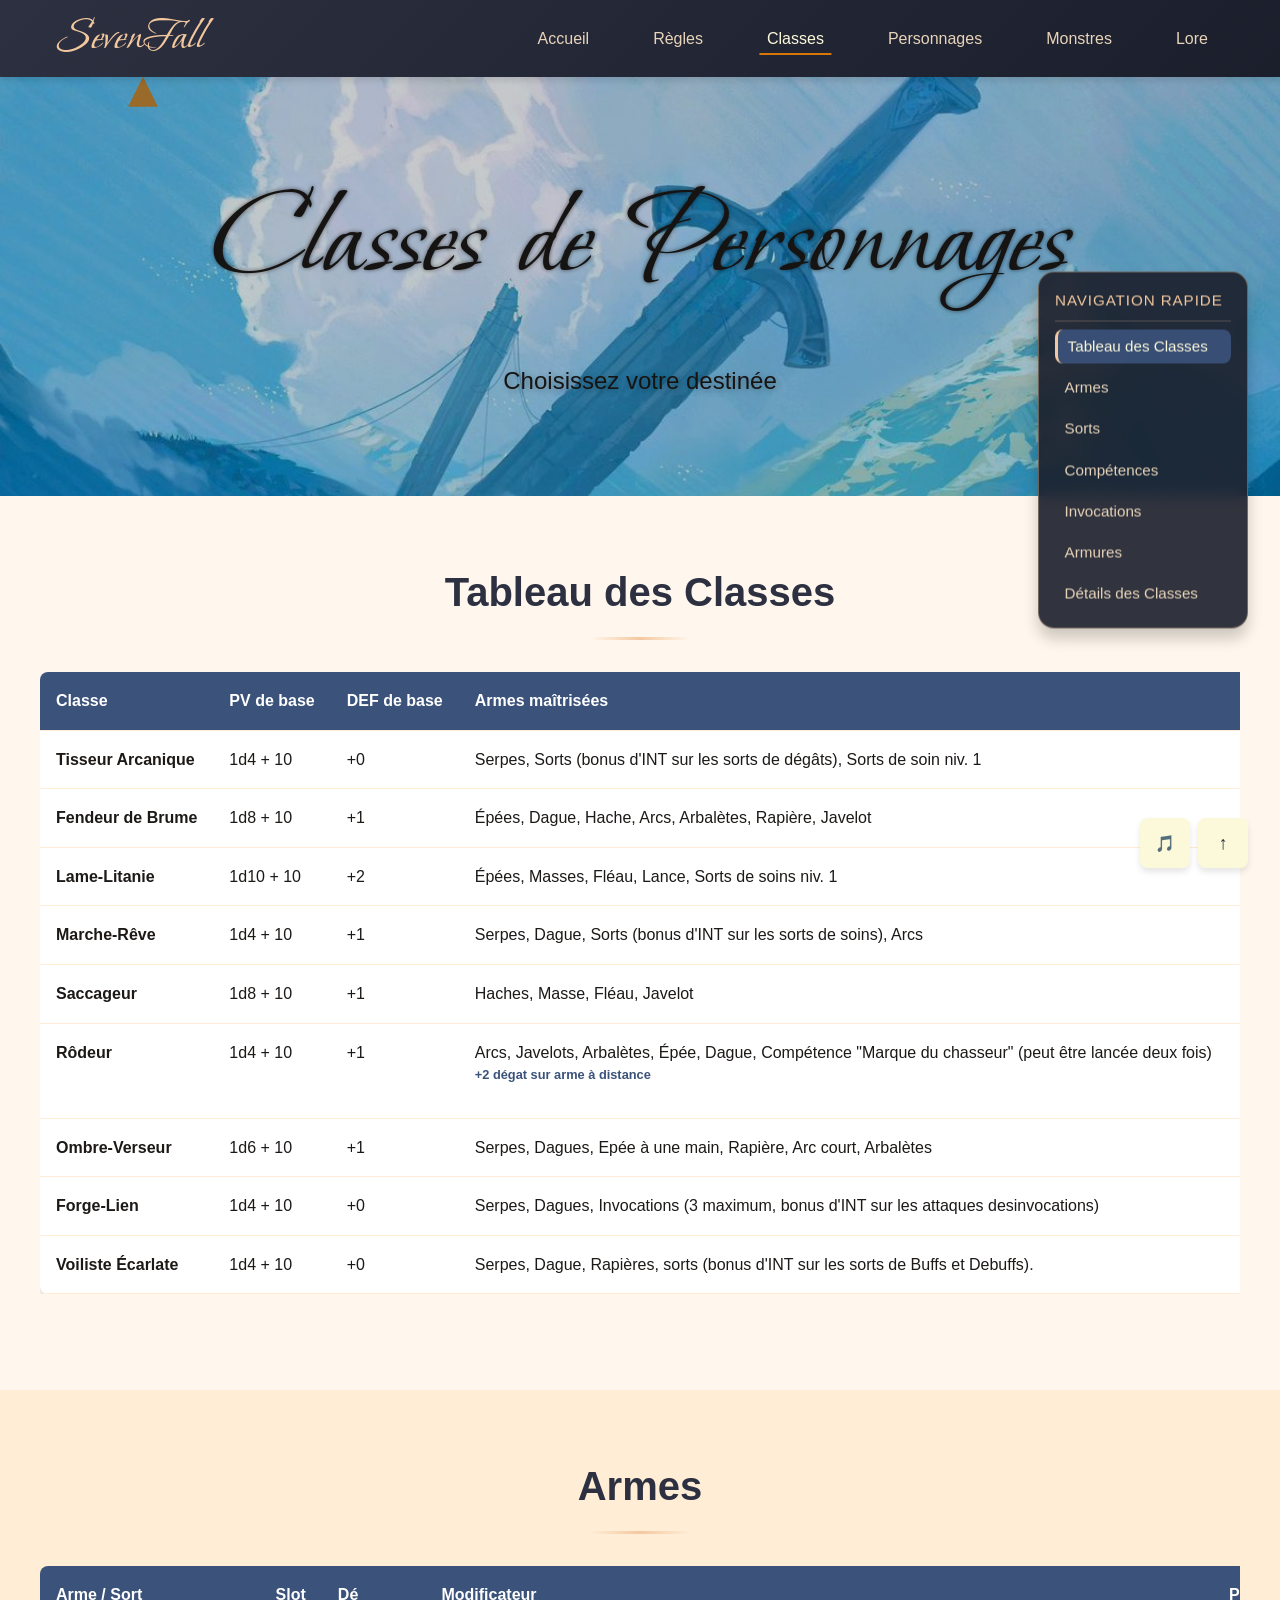
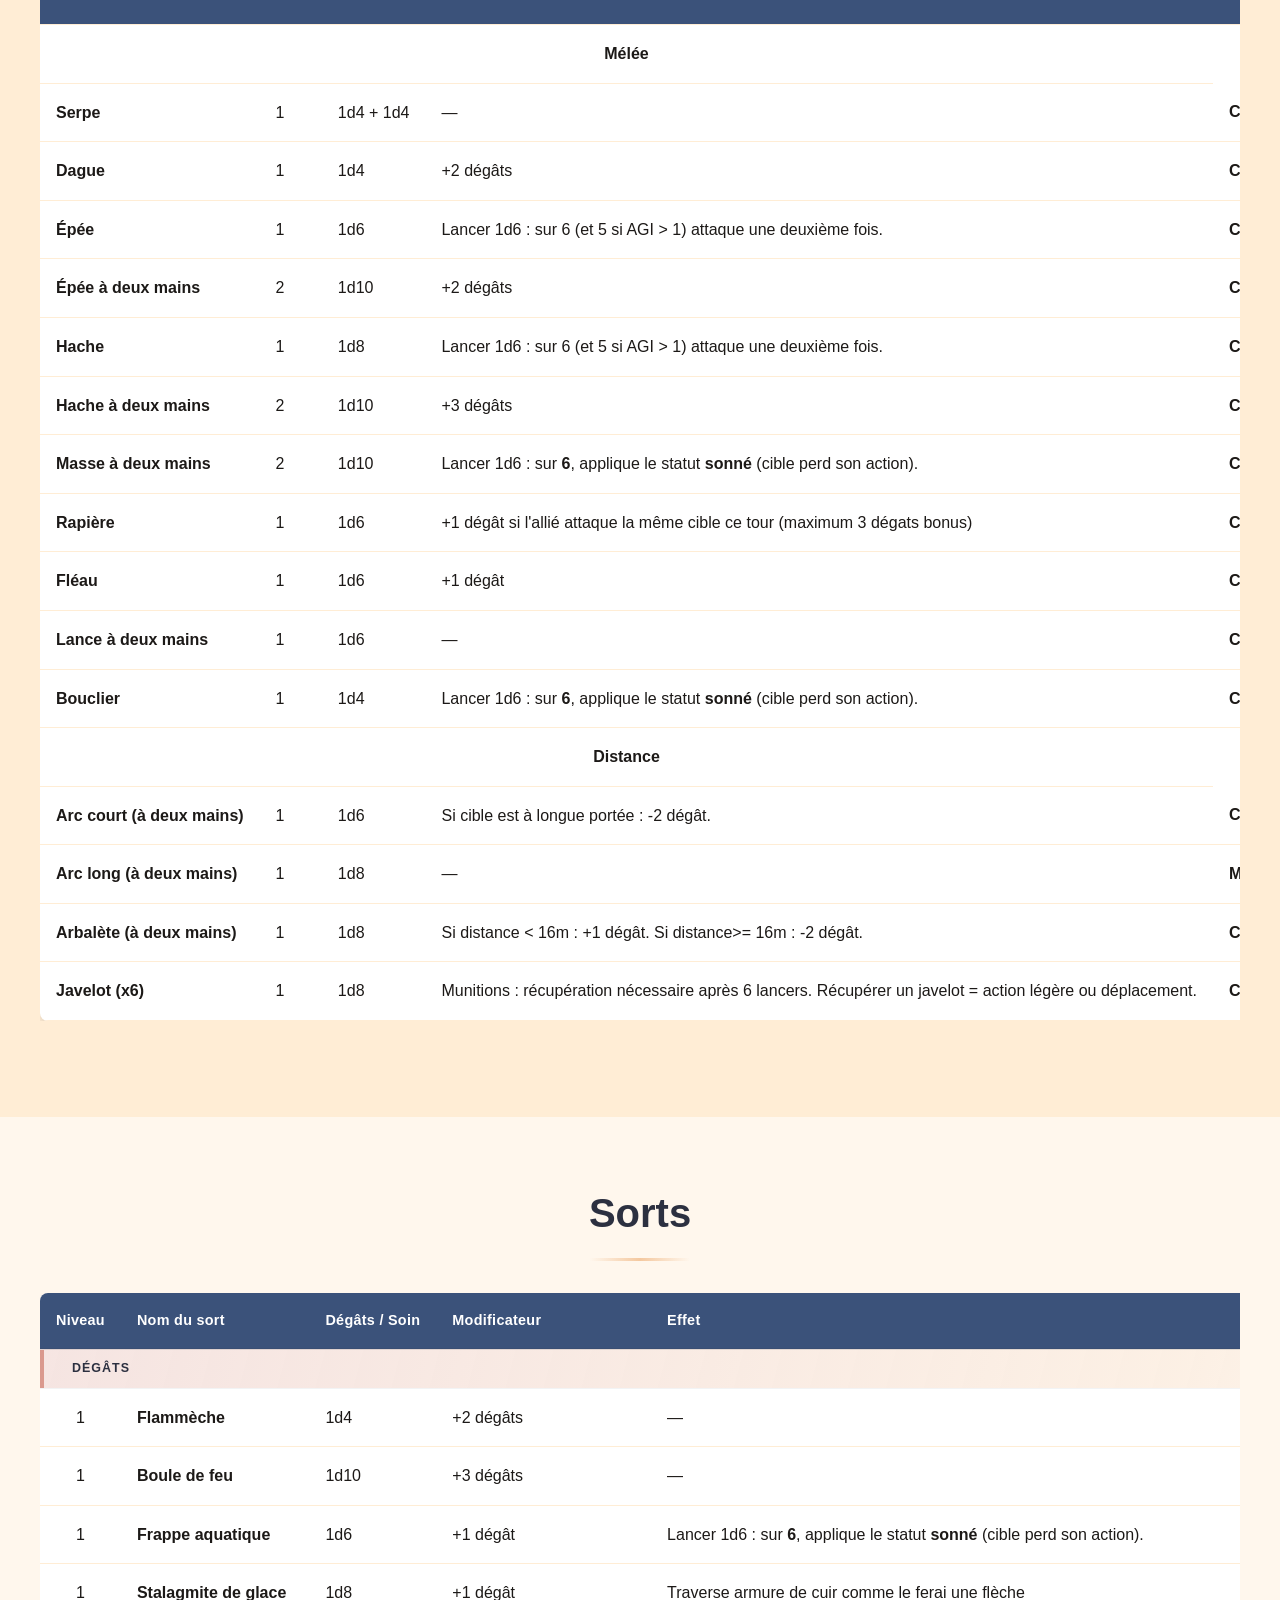
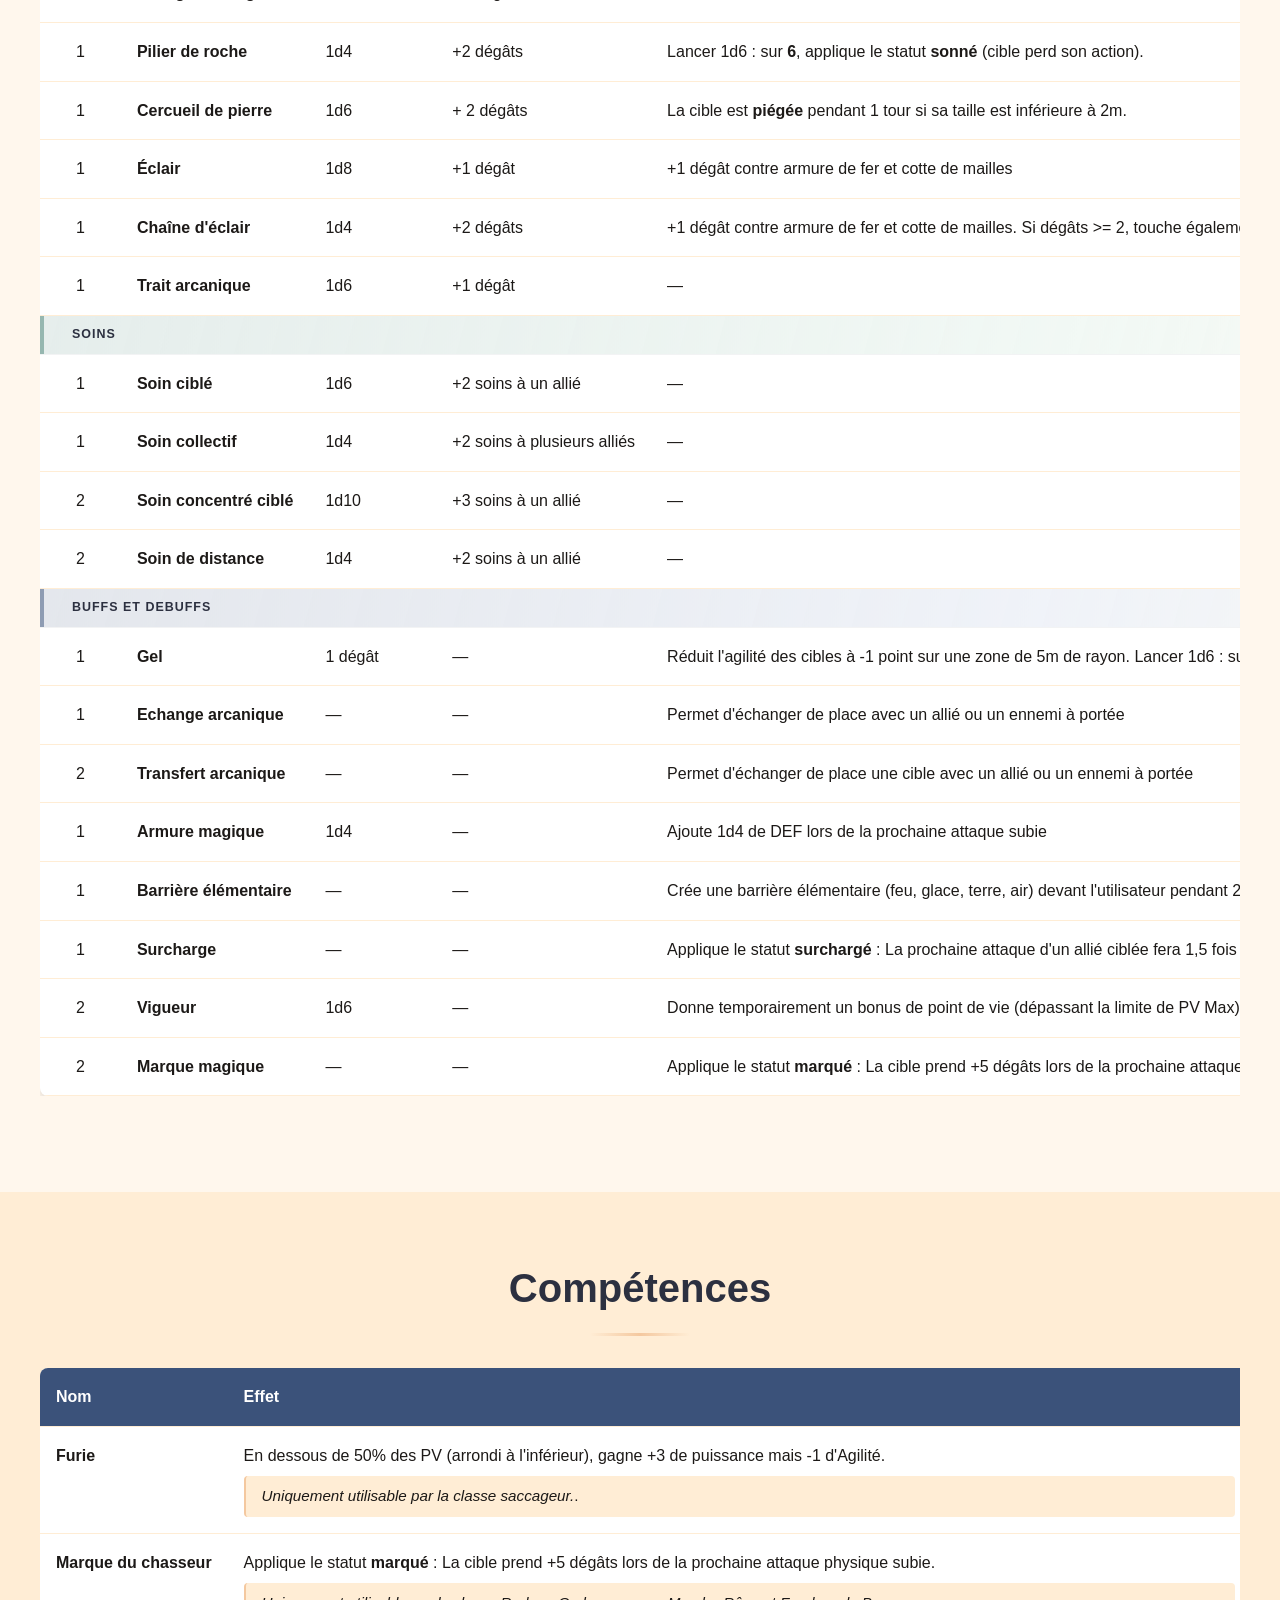
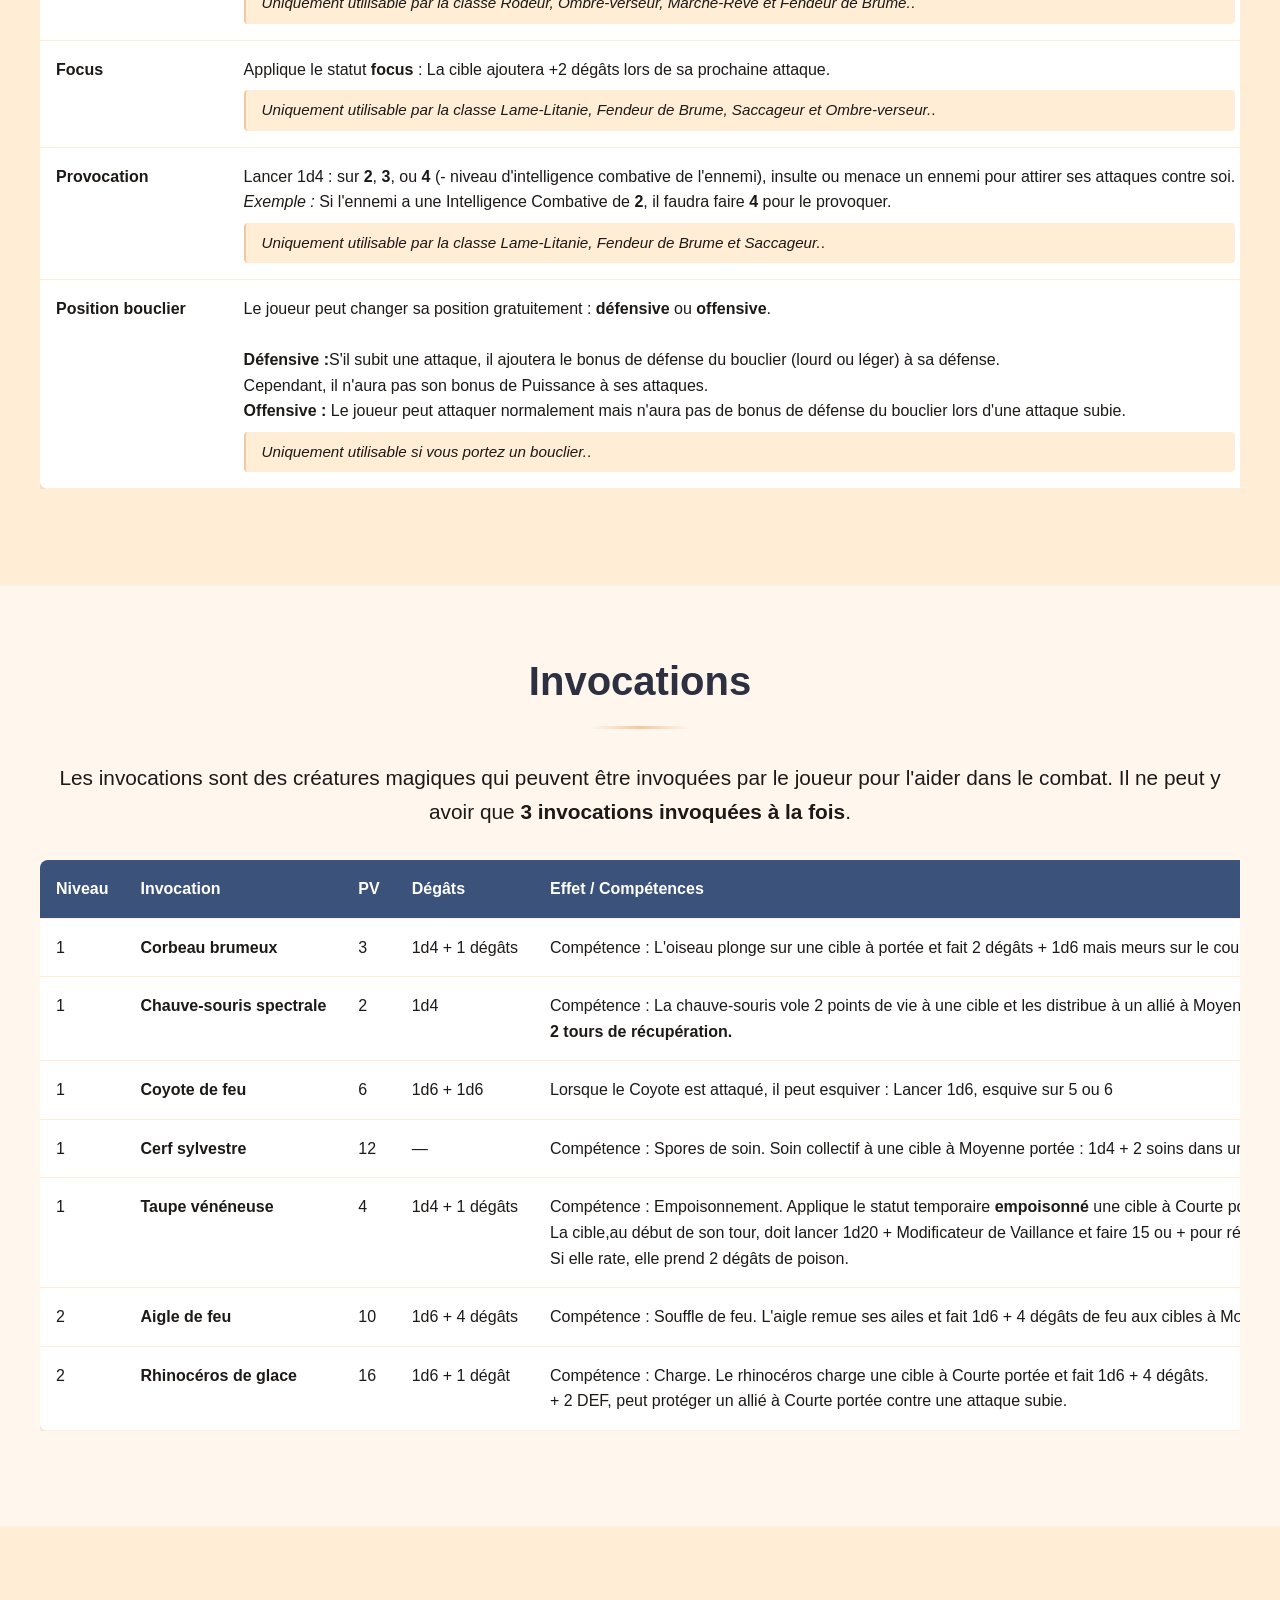
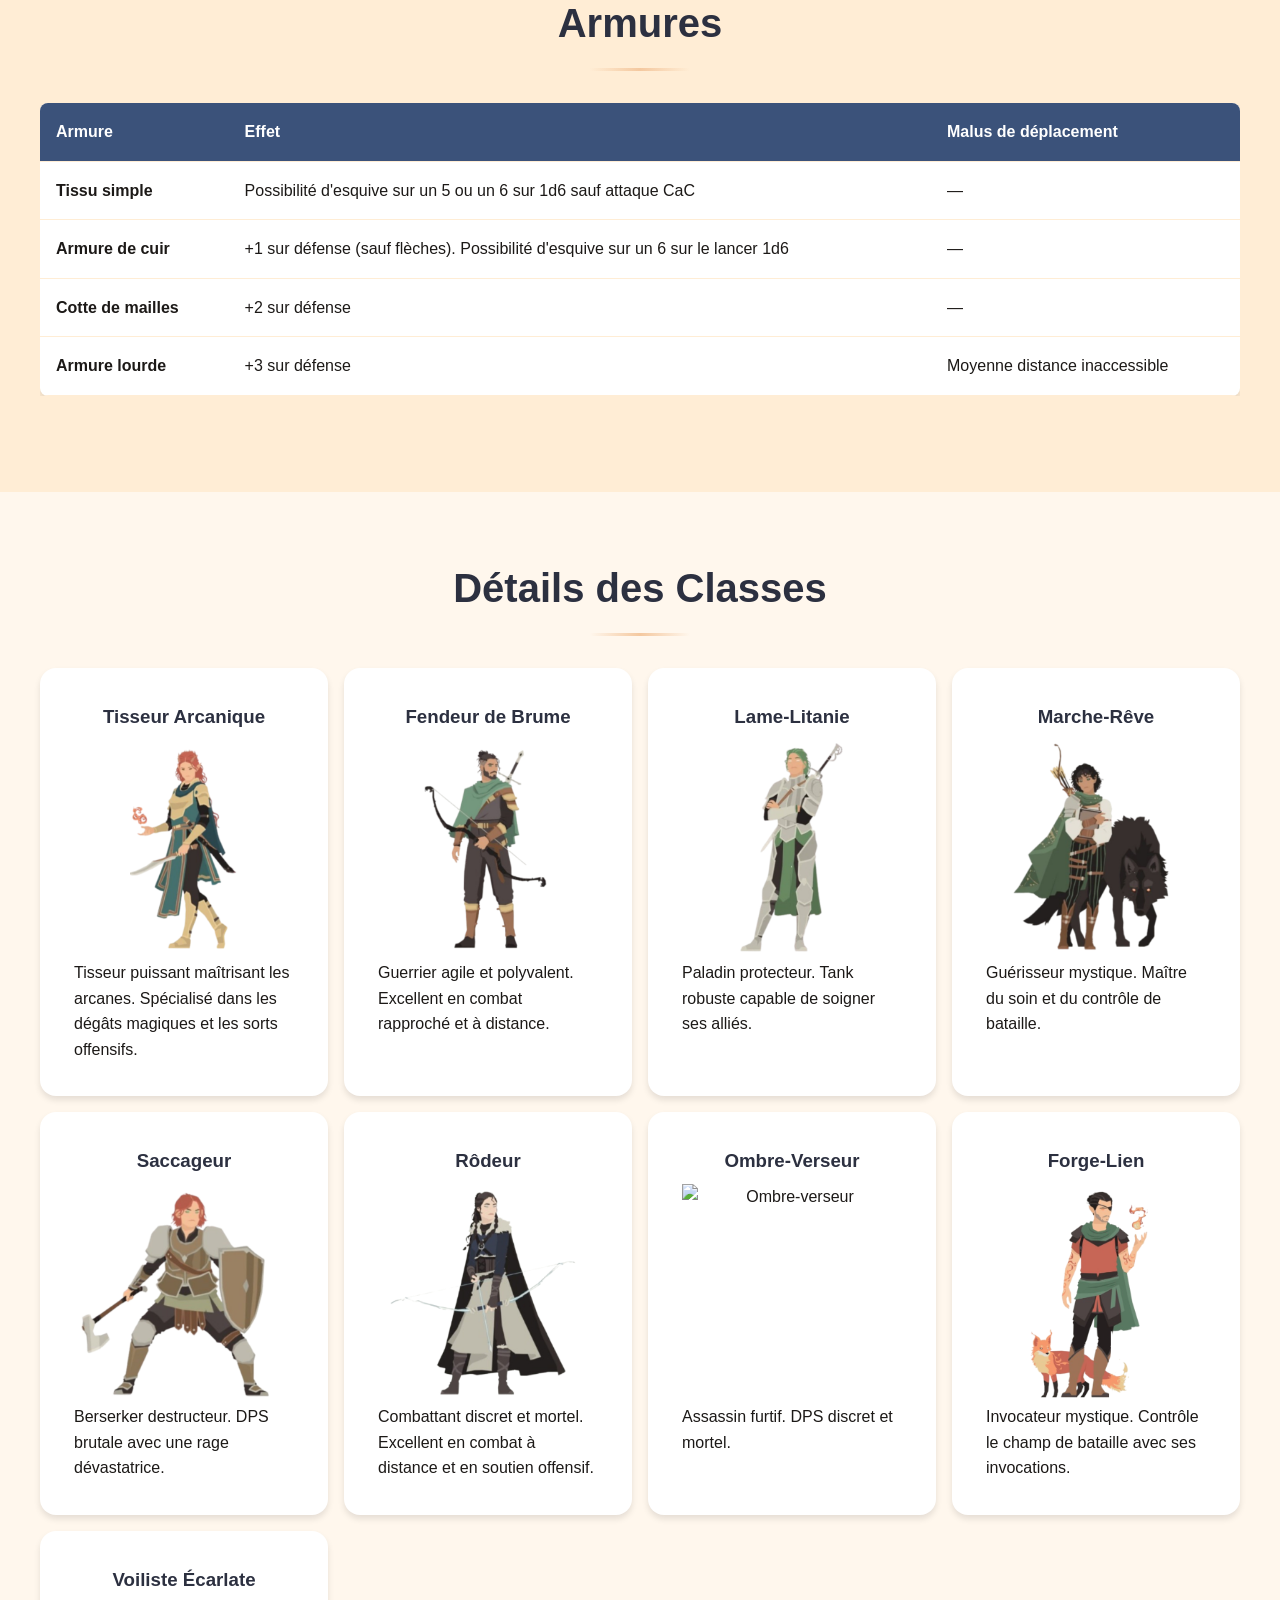
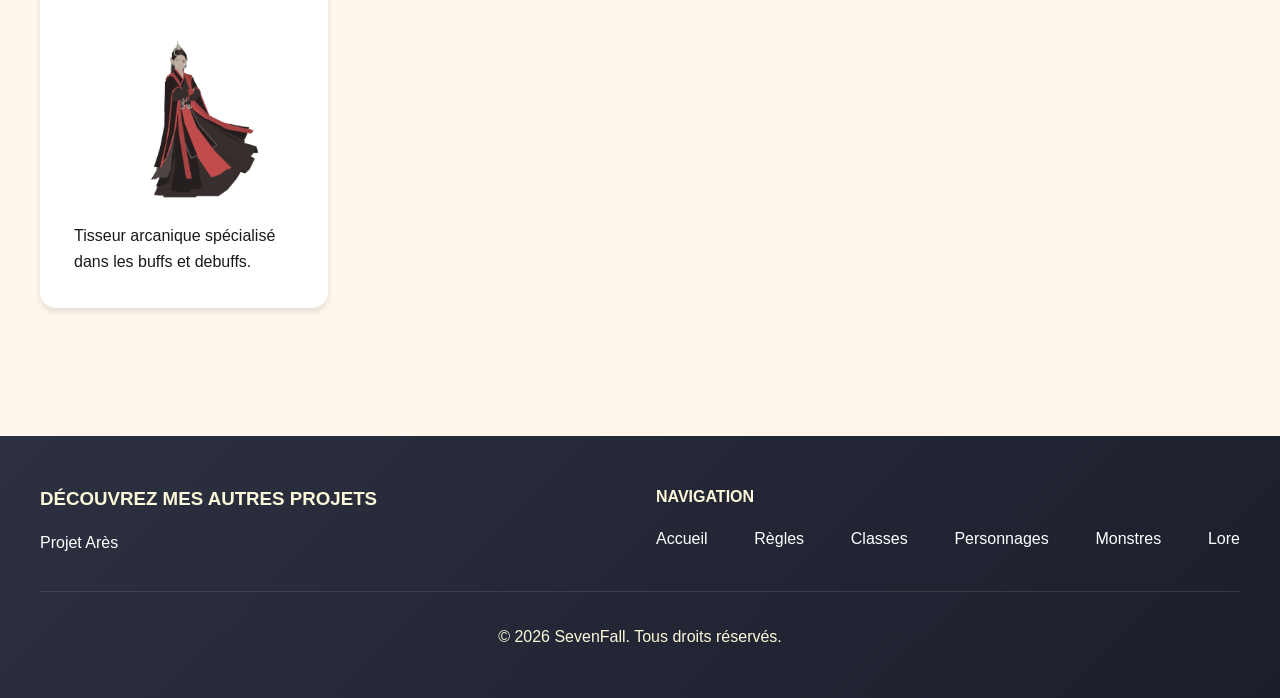
==== classes.html @ e3704590 "Update class and character sheets" ====
<!DOCTYPE html>
<html lang="fr">

<head>
    <meta charset="UTF-8">
    <meta name="viewport" content="width=device-width, initial-scale=1.0">
    <title>Classes - SevenFall</title>
    <link rel="icon" type="image/svg+xml" href="favicon.svg">
    <link rel="preconnect" href="https://fonts.googleapis.com">
    <link rel="preconnect" href="https://fonts.gstatic.com" crossorigin>
    <link href="https://fonts.googleapis.com/css2?family=Bonheur+Royale&family=Cherish&display=swap" rel="stylesheet">
    <link rel="stylesheet" href="styles.css">
</head>

<body>
    <!-- Navbar -->
    <nav class="navbar">
        <div class="nav-container">
            <a href="index.html" class="nav-logo">SevenFall</a>
            <button class="nav-toggle" aria-label="Menu">
                <span></span>
                <span></span>
                <span></span>
            </button>
            <ul class="nav-menu">
                <li><a href="index.html" class="nav-link">Accueil</a></li>
                <li><a href="regles.html" class="nav-link">Règles</a></li>
                <li><a href="classes.html" class="nav-link active">Classes</a></li>
                <li><a href="personnages.html" class="nav-link">Personnages</a></li>
                <li><a href="monstres.html" class="nav-link">Monstres</a></li>
                <li><a href="lore.html" class="nav-link">Lore</a></li>
                <!-- <li><a href="scenarios.html" class="nav-link">Scénarios</a></li> -->
            </ul>
        </div>
    </nav>

    <!-- Hero Section -->
    <section class="hero" style="min-height: 40vh;">
        <div class="hero-content">
            <h1 class="hero-title fade-in">Classes de Personnages</h1>
            <p class="hero-subtitle fade-in-delay">Choisissez votre destinée</p>
        </div>
        <div class="hero-decoration">
            <div class="leaf leaf-1"></div>
            <div class="leaf leaf-4"></div>
            <div class="leaf leaf-2"></div>
            <div class="leaf leaf-3"></div>
        </div>
    </section>

    <!-- Tableau des Classes -->
    <section class="section">
        <div class="container">
            <h2 class="section-title">Tableau des Classes</h2>
            <div class="table-container">
                <table>
                    <thead>
                        <tr>
                            <th>Classe</th>
                            <th>PV de base</th>
                            <th>DEF de base</th>
                            <th>Armes maîtrisées</th>
                            <th>Armures maîtrisées</th>
                            <th>Rôle</th>
                        </tr>
                    </thead>
                    <tbody>
                        <tr>
                            <td><strong>Tisseur Arcanique</strong></td>
                            <td>1d4 + 10</td>
                            <td>+0</td>
                            <td>Serpes, Sorts (bonus d'INT sur les sorts de dégâts), Sorts de soin niv. 1</td>
                            <td>Tissu</td>
                            <td>DPS magique</td>
                        </tr>
                        <tr>
                            <td><strong>Fendeur de Brume</strong></td>
                            <td>1d8 + 10</td>
                            <td>+1</td>
                            <td>Épées, Dague, Hache, Arcs, Arbalètes, Rapière, Javelot</td>
                            <td>Tissu, Cuir + <strong>boucliers légers</strong></td>
                            <td>DPS agile</td>
                        </tr>
                        <tr>
                            <td><strong>Lame-Litanie</strong></td>
                            <td>1d10 + 10</td>
                            <td>+2</td>
                            <td>Épées, Masses, Fléau, Lance, Sorts de soins niv. 1</td>
                            <td>Toutes + <strong>boucliers</strong></td>
                            <td>Tank / support</td>
                        </tr>
                        <tr>
                            <td><strong>Marche-Rêve</strong></td>
                            <td>1d4 + 10</td>
                            <td>+1</td>
                            <td>Serpes, Dague, Sorts (bonus d'INT sur les sorts de soins), Arcs</td>
                            <td>Tissu, Cuir</td>
                            <td>Soin / contrôle</td>
                        </tr>
                        <tr>
                            <td><strong>Saccageur</strong></td>
                            <td>1d8 + 10</td>
                            <td>+1</td>
                            <td>Haches, Masse, Fléau, Javelot</td>
                            <td>Cuir, cotte de mailles</td>
                            <td>DPS brut</td>
                        </tr>
                        <tr>
                            <td><strong>Rôdeur</strong></td>
                            <td>1d4 + 10</td>
                            <td>+1</td>
                            <td>Arcs, Javelots, Arbalètes, Épée, Dague, Compétence "Marque du chasseur" (peut être
                                lancée deux fois)
                                <p
                                    style="color: var(--color-accent); font-size: 0.8rem; font-weight: bold; margin-bottom: var(--spacing-sm);">
                                    +2 dégat sur arme à distance</p>
                            </td>
                            <td>Tissu, Cuir</td>
                            <td>Distance / soutien offensif</td>
                        </tr>
                        <tr>
                            <td><strong>Ombre-Verseur</strong>
                            </td>
                            <td>1d6 + 10</td>
                            <td>+1</td>
                            <td>Serpes, Dagues, Epée à une main, Rapière, Arc court, Arbalètes</td>
                            <td>Tissu, Cuir</td>
                            <td>DPS furtif</td>
                        </tr>
                        <tr>
                            <td><strong>Forge-Lien</strong>
                            </td>
                            <td>1d4 + 10</td>
                            <td>+0</td>
                            <td>Serpes, Dagues, Invocations (3 maximum, bonus d'INT sur les attaques desinvocations)</td>
                            <td>Tissu</td>
                            <td>Invocateur / soutien</td>
                        </tr>
                        <tr>
                            <td><strong>Voiliste Écarlate</strong>
                            </td>
                            <td>1d4 + 10</td>
                            <td>+0</td>
                            <td>Serpes, Dague, Rapières, sorts (bonus d'INT sur les sorts de Buffs et Debuffs).</td>
                            <td>Tissu</td>
                            <td>Support / buffs et debuffs</td>
                        </tr>
                    </tbody>
                </table>
            </div>
        </div>
    </section>

    <!-- Tableau des Armes -->
    <section class="section section-alt">
        <div class="container">
            <h2 class="section-title">Armes</h2>
            <div class="table-container">
                <table>
                    <thead>
                        <tr>
                            <th>Arme / Sort</th>
                            <th>Slot</th>
                            <th>Dé</th>
                            <th>Modificateur</th>
                            <th>Portée</th>
                        </tr>
                    </thead>
                    <tbody>
                        <tr>
                            <td style="text-align: center;" colspan="4"><strong>Mélée</strong></td>
                        </tr>
                        <tr>
                            <td><strong>Serpe</strong></td>
                            <td>1</td>
                            <td>1d4 + 1d4</td>
                            <td>—</td>
                            <td><strong>CaC</strong></td>
                        </tr>
                        <tr>
                            <td><strong>Dague</strong></td>
                            <td>1</td>
                            <td>1d4</td>
                            <td>+2 dégâts</td>
                            <td><strong>CaC</strong></td>
                        </tr>
                        <tr>
                            <td><strong>Épée</strong></td>
                            <td>1</td>
                            <td>1d6</td>
                            <td>Lancer 1d6 : sur 6 (et 5 si AGI > 1) attaque une deuxième fois.</td>
                            <td><strong>CaC</strong>, <strong>courte</strong> distance</td>
                        </tr>
                        <tr>
                            <td><strong>Épée à deux mains</strong></td>
                            <td>2</td>
                            <td>1d10</td>
                            <td>+2 dégâts</td>
                            <td><strong>CaC</strong>, <strong>courte</strong> distance</td>
                        </tr>
                        <tr>
                            <td><strong>Hache</strong></td>
                            <td>1</td>
                            <td>1d8</td>
                            <td>Lancer 1d6 : sur 6 (et 5 si AGI > 1) attaque une deuxième fois.</td>
                            <td><strong>CaC</strong></td>
                        </tr>
                        <tr>
                            <td><strong>Hache à deux mains</strong></td>
                            <td>2</td>
                            <td>1d10</td>
                            <td>+3 dégâts</td>
                            <td><strong>CaC</strong></td>
                        </tr>
                        <tr>
                            <td><strong>Masse à deux mains</strong></td>
                            <td>2</td>
                            <td>1d10</td>
                            <td>Lancer 1d6 : sur <strong>6</strong>, applique le statut <strong>sonné</strong> (cible
                                perd son action).</td>
                            </td>
                            <td><strong>CaC</strong></td>
                        </tr>
                        <tr>
                            <td><strong>Rapière</strong></td>
                            <td>1</td>
                            <td>1d6</td>
                            <td>+1 dégât si l'allié attaque la même cible ce tour (maximum 3 dégats bonus)</td>
                            <td><strong>CaC</strong></td>
                        </tr>
                        <tr>
                            <td><strong>Fléau</strong></td>
                            <td>1</td>
                            <td>1d6</td>
                            <td>+1 dégât</td>
                            <td><strong>CaC</strong></td>
                        </tr>
                        <tr>
                            <td><strong>Lance à deux mains</strong></td>
                            <td>1</td>
                            <td>1d6</td>
                            <td>—</td>
                            <td><strong>CaC</strong>, <strong>courte</strong> distance, <strong>moyenne</strong>
                                distance, <strong>longue</strong> distance (si lancée)</td>
                        </tr>
                        <tr>
                            <td><strong>Bouclier</strong></td>
                            <td>1</td>
                            <td>1d4</td>
                            <td>Lancer 1d6 : sur <strong>6</strong>, applique le statut <strong>sonné</strong> (cible
                                perd son action).</td>
                            <td><strong>CaC</strong></td>
                        </tr>
                        <tr>
                            <td style="text-align: center;" colspan="4"><strong>Distance</strong></td>
                        </tr>
                        <tr>
                            <td><strong>Arc court (à deux mains)</strong></td>
                            <td>1</td>
                            <td>1d6</td>
                            <td>Si cible est à longue portée : -2 dégât.</td>
                            <td><strong>Courte</strong>, <strong>moyenne</strong> et <strong>longue</strong> distance
                            </td>
                        </tr>
                        <tr>
                            <td><strong>Arc long (à deux mains)</strong></td>
                            <td>1</td>
                            <td>1d8</td>
                            <td>—</td>
                            <td><strong>Moyenne</strong> et <strong>longue</strong> distance</td>
                        </tr>
                        <tr>
                            <td><strong>Arbalète (à deux mains)</strong></td>
                            <td>1</td>
                            <td>1d8</td>
                            <td>Si distance < 16m : +1 dégât. Si distance>= 16m : -2 dégât.</td>
                            <td><strong>Courte</strong>, <strong>moyenne</strong> et <strong>longue</strong> distance
                            </td>
                        </tr>
                        <tr>
                            <td><strong>Javelot (x6)</strong></td>
                            <td>1</td>
                            <td>1d8</td>
                            <td>Munitions : récupération nécessaire après 6 lancers. Récupérer un javelot = action
                                légère ou déplacement.</td>
                            <td><strong>CaC</strong>, <strong>courte</strong> et <strong>moyenne</strong> portée</td>
                        </tr>
                    </tbody>
                </table>
            </div>
        </div>
    </section>

    <!-- Tableau des Sorts -->
    <section class="section">
        <div class="container">
            <h2 class="section-title">Sorts</h2>
            <div class="table-container">
                <table class="spell-table">
                    <thead>
                        <tr>
                            <th>Niveau</th>
                            <th>Nom du sort</th>
                            <th>Dégâts / Soin</th>
                            <th>Modificateur</th>
                            <th>Effet</th>
                            <th>Portée</th>
                            <th>Temps de récupération</th>
                        </tr>
                    </thead>
                    <tbody>
                        <tr class="spell-table-section spell-table-section--damage">
                            <td colspan="7" style="text-align: left;"><strong>Dégâts</strong></td>
                        </tr>
                        <tr>
                            <td class="align-center">1</td>
                            <td><strong>Flammèche</strong></td>
                            <td>1d4</td>
                            <td>+2 dégâts</td>
                            <td>—</td>
                            <td><strong>CaC</strong>, <strong>courte</strong> portée</td>
                            <td class="align-center">0 tours</td>
                        </tr>
                        <tr>
                            <td class="align-center">1</td>
                            <td><strong>Boule de feu</strong></td>
                            <td>1d10</td>
                            <td>+3 dégâts</td>
                            <td>—</td>
                            <td><strong>Courte</strong>, <strong>moyenne</strong> et <strong>longue</strong> portée</td>
                            <td class="align-center">4 tours</td>
                        </tr>
                        <tr>
                            <td class="align-center">1</td>
                            <td><strong>Frappe aquatique</strong></td>
                            <td>1d6</td>
                            <td>+1 dégât</td>
                            <td>Lancer 1d6 : sur <strong>6</strong>, applique le statut <strong>sonné</strong> (cible
                                perd son action).</td>
                            <td><strong>Courte</strong> et <strong>moyenne</strong> portée</td>
                            <td class="align-center">1 tour</td>
                        </tr>
                        <tr>
                            <td class="align-center">1</td>
                            <td><strong>Stalagmite de glace</strong></td>
                            <td>1d8</td>
                            <td>+1 dégât</td>
                            <td>Traverse armure de cuir comme le ferai une flèche</td>
                            <td><strong>Courte</strong> et <strong>moyenne</strong> portée</td>
                            <td class="align-center">3 tours</td>
                        </tr>
                        <tr>
                            <td class="align-center">1</td>
                            <td><strong>Pilier de roche</strong></td>
                            <td>1d4</td>
                            <td>+2 dégâts</td>
                            <td>Lancer 1d6 : sur <strong>6</strong>, applique le statut <strong>sonné</strong> (cible
                                perd son action).</td>
                            <td><strong>Courte</strong> et <strong>moyenne</strong> portée</td>
                            <td class="align-center">0 tours</td>
                        </tr>
                        <tr>
                            <td class="align-center">1</td>
                            <td><strong>Cercueil de pierre</strong></td>
                            <td>1d6</td>
                            <td>+ 2 dégâts</td>
                            <td>La cible est <strong>piégée</strong> pendant 1 tour si sa taille est inférieure à
                                2m.</td>
                            <td><strong>Courte</strong> et <strong>moyenne</strong> portée</td>
                            <td class="align-center">3 tours</td>
                        </tr>
                        <tr>
                            <td class="align-center">1</td>
                            <td><strong>Éclair</strong></td>
                            <td>1d8</td>
                            <td>+1 dégât</td>
                            <td>+1 dégât contre armure de fer et cotte de mailles</td>
                            <td><strong>Moyenne</strong> et <strong>longue</strong> portée</td>
                            <td class="align-center">3 tours</td>
                        </tr>
                        <tr>
                            <td class="align-center">1</td>
                            <td><strong>Chaîne d'éclair</strong></td>
                            <td>1d4</td>
                            <td>+2 dégâts</td>
                            <td>+1 dégât contre armure de fer et
                                cotte de mailles. Si dégâts >= 2, touche également ennemis à moins de 5m de la cible
                                initiale. </td>
                            <td><strong>Courte</strong>, <strong>moyenne</strong> et <strong>longue</strong> portée</td>
                            <td class="align-center">2 tours</td>
                        </tr>
                        <tr>
                            <td class="align-center">1</td>
                            <td><strong>Trait arcanique</strong></td>
                            <td>1d6</td>
                            <td>+1 dégât</td>
                            <td>—</td>
                            <td><strong>CaC</strong>, <strong>courte</strong>, <strong>moyenne</strong> et
                                <strong>longue</strong> portée
                            </td>
                            <td class="align-center">1 tour</td>
                        </tr>
                        <tr class="spell-table-section spell-table-section--healing">
                            <td colspan="7" style="text-align: left;"><strong>Soins</strong></td>
                        </tr>
                        <tr>
                            <td class="align-center">1</td>
                            <td><strong>Soin ciblé</strong></td>
                            <td>1d6</td>
                            <td>+2 soins à un allié</td>
                            <td>—</td>
                            <td><strong>Courte</strong> et <strong>moyenne</strong> portée</td>
                            <td class="align-center">2 tours</td>
                        </tr>
                        <tr>
                            <td class="align-center">1</td>
                            <td><strong>Soin collectif</strong></td>
                            <td>1d4</td>
                            <td>+2 soins à plusieurs alliés</td>
                            <td>—</td>
                            <td><strong>CaC</strong>, <strong>courte</strong> et <strong>moyenne</strong> portée</td>
                            <td class="align-center">4 tours</td>
                        </tr>
                        <tr>
                            <td class="align-center">2</td>
                            <td><strong>Soin concentré ciblé</strong></td>
                            <td>1d10</td>
                            <td>+3 soins à un allié</td>
                            <td>—</td>
                            <td><strong>CaC</strong>, <strong>courte</strong> et <strong>moyenne</strong> portée</td>
                            <td class="align-center">6 tours</td>
                        </tr>
                        <tr>
                            <td class="align-center">2</td>
                            <td><strong>Soin de distance</strong></td>
                            <td>1d4</td>
                            <td>+2 soins à un allié</td>
                            <td>—</td>
                            <td><strong>Moyenne</strong> et <strong>longue</strong> portée</td>
                            <td class="align-center">3 tours</td>
                        </tr>
                        <tr class="spell-table-section spell-table-section--buff">
                            <td colspan="7" style="text-align: left;"><strong>Buffs et Debuffs</strong></td>
                        </tr>
                        <tr>
                            <td class="align-center">1</td>
                            <td><strong>Gel</strong></td>
                            <td>1 dégât</td>
                            <td>—</td>
                            <td>Réduit l'agilité des cibles à -1 point sur une zone de 5m de rayon. Lancer 1d6 : sur
                                6, immobilise la cible pendant 1 tour.</td>
                            <td><strong>CaC</strong>, <strong>courte</strong> et <strong>moyenne</strong> portée</td>
                            <td class="align-center">3 tours</td>
                        </tr>
                        <tr>
                            <td class="align-center">1</td>
                            <td><strong>Echange arcanique</strong></td>
                            <td>—</td>
                            <td>—</td>
                            <td>Permet d'échanger de place avec un allié ou un ennemi à portée</td>
                            <td><strong>Courte</strong>, <strong>moyenne</strong> et <strong>longue</strong> portée</td>
                            <td class="align-center">3 tours</td>
                        </tr>
                        <tr>
                            <td class="align-center">2</td>
                            <td><strong>Transfert arcanique</strong></td>
                            <td>—</td>
                            <td>—</td>
                            <td>Permet d'échanger de place une cible avec un allié ou un ennemi à portée</td>
                            <td><strong>Courte</strong>, <strong>moyenne</strong> et <strong>longue</strong> portée</td>
                            <td class="align-center">5 tours</td>
                        </tr>
                        <tr>
                            <td class="align-center">1</td>
                            <td><strong>Armure magique</strong></td>
                            <td>1d4</td>
                            <td>—</td>
                            <td>Ajoute 1d4 de DEF lors de la prochaine attaque subie</td>
                            <td><strong>CaC</strong>, <strong>courte</strong> et <strong>moyenne</strong> portée</td>
                            <td class="align-center">3 tours</td>
                        </tr>
                        <tr>
                            <td class="align-center">1</td>
                            <td><strong>Barrière élémentaire</strong></td>
                            <td>—</td>
                            <td>—</td>
                            <td>Crée une barrière élémentaire (feu, glace, terre, air) devant l'utilisateur pendant 2
                                tour</td>
                            <td><strong>CaC</strong>, <strong>courte</strong> et <strong>moyenne</strong> portée</td>
                            <td class="align-center">3 tours</td>
                        </tr>
                        <tr>
                            <td class="align-center">1</td>
                            <td><strong>Surcharge</strong></td>
                            <td>—</td>
                            <td>—</td>
                            <td>Applique le statut <strong>surchargé</strong> : La prochaine attaque d'un allié ciblée
                                fera 1,5 fois les dégâts.</td>
                            <td><strong>CaC</strong>, <strong>courte</strong> et <strong>moyenne</strong> portée</td>
                            <td class="align-center">3 tours</td>
                        </tr>
                        <tr>
                            <td class="align-center">2</td>
                            <td><strong>Vigueur</strong></td>
                            <td>1d6</td>
                            <td>—</td>
                            <td>Donne temporairement un bonus de point de vie (dépassant la limite de PV Max) à un allié
                            </td>
                            <td><strong>CaC</strong>, <strong>Courte</strong>, <strong>moyenne</strong> et
                                <strong>longue</strong> portée
                            </td>
                            <td class="align-center">2 tours</td>
                        </tr>
                        <tr>
                            <td class="align-center">2</td>
                            <td><strong>Marque magique</strong></td>
                            <td>—</td>
                            <td>—</td>
                            <td>Applique le statut <strong>marqué</strong> : La cible prend +5 dégâts lors de la
                                prochaine
                                attaque magique subie.</td>
                            <td> <strong>CaC</strong>, <strong>Courte</strong>, <strong>moyenne</strong> et
                                <strong>longue</strong> portée
                            </td>
                            <td class="align-center">3 tours</td>
                        </tr>
                    </tbody>
                </table>
            </div>
        </div>
    </section>

    <!-- Tableau des Compétences -->
    <section class="section section-alt">
        <div class="container">
            <h2 class="section-title">Compétences</h2>
            <div class="table-container">
                <table>
                    <thead>
                        <tr>
                            <th>Nom</th>
                            <th>Effet</th>
                        </tr>
                    </thead>
                    <tbody>
                        <tr>
                            <td><strong>Furie</strong></td>
                            <td>En dessous de 50% des PV (arrondi à l'inférieur), gagne +3 de puissance mais -1
                                d'Agilité.
                                <div class="guide-note">
                                    <i>Uniquement utilisable par la classe saccageur.</i>.
                                </div>
                            </td>
                        </tr>
                        <tr>
                            <td><strong>Marque du chasseur</strong></td>
                            <td>Applique le statut <strong>marqué</strong> : La cible prend +5 dégâts lors de la
                                prochaine
                                attaque physique subie.
                                <div class="guide-note">
                                    <i>Uniquement utilisable par la classe Rodeur, Ombre-verseur, Marche-Rêve et Fendeur
                                        de Brume.</i>.
                                </div>
                            </td>
                        </tr>
                        <tr>
                            <td><strong>Focus</strong></td>
                            <td>Applique le statut <strong>focus</strong> : La cible ajoutera +2 dégâts lors de sa
                                prochaine attaque.
                                <div class="guide-note">
                                    <i>Uniquement utilisable par la classe Lame-Litanie, Fendeur de Brume, Saccageur et
                                        Ombre-verseur.</i>.
                                </div>
                            </td>
                        </tr>
                        <tr>
                            <td><strong>Provocation</strong></td>
                            <td>Lancer 1d4 : sur <strong>2</strong>, <strong>3</strong>, ou <strong>4</strong> (- niveau
                                d'intelligence combative de l'ennemi), insulte ou menace un ennemi pour attirer ses
                                attaques contre soi.
                                <br> <i>Exemple :</i> Si l'ennemi a une Intelligence Combative de <strong>2</strong>, il
                                faudra faire <strong>4</strong> pour le provoquer.
                                <div class="guide-note">
                                    <i>Uniquement utilisable par la classe Lame-Litanie, Fendeur de Brume et Saccageur.</i>.
                                </div>
                            </td>
                        </tr>
                        <tr>
                            <td><strong>Position bouclier</strong></td>
                            <td>Le joueur peut changer sa position gratuitement : <strong>défensive</strong> ou
                                <strong>offensive</strong>.
                                <br><br>
                                <strong>Défensive :</strong>S'il subit une attaque, il ajoutera le bonus de défense
                                du bouclier (lourd ou léger) à sa défense.
                                <br> Cependant, il n'aura pas son bonus de Puissance à ses attaques.<br>
                                <strong>Offensive :</strong> Le joueur peut attaquer normalement mais n'aura pas de
                                bonus de défense du bouclier lors d'une attaque subie.
                                <div class="guide-note">
                                    <i>Uniquement utilisable si vous portez un bouclier.</i>.
                                </div>
                            </td>
                        </tr>
                    </tbody>
                </table>
            </div>
        </div>
    </section>

    <!-- Tableau des Invocations -->
    <section class="section">
        <div class="container">
            <h2 class="section-title">Invocations</h2>
            <p style="font-size: 1.3rem; text-align: center; margin-bottom: var(--spacing-md);">Les invocations sont des
                créatures magiques qui peuvent être invoquées par le joueur pour l'aider dans le combat. Il ne peut y
                avoir que <strong>3 invocations invoquées à la fois</strong>.</p>
            <div class="table-container">
                <table>
                    <thead>
                        <tr>
                            <th>Niveau</th>
                            <th>Invocation</th>
                            <th>PV</th>
                            <th>Dégâts</th>
                            <th>Effet / Compétences</th>
                            <th>Cooldown (invocation)</th>
                            <th>Cooldown (compétence)</th>
                        </tr>
                    </thead>
                    <tbody>
                        <tr>
                            <td>1</td>
                            <td><strong>Corbeau brumeux</strong></td>
                            <td>3</td>
                            <td>1d4 + 1 dégâts</td>
                            <td>Compétence : L'oiseau plonge sur une cible à portée et fait 2 dégâts + 1d6 mais meurs
                                sur
                                le coup</td>
                            <td>1 tours</td>
                            <td>3 tours</td>
                        </tr>
                        <tr>
                            <td>1</td>
                            <td><strong>Chauve-souris spectrale</strong></td>
                            <td>2</td>
                            <td>1d4</td>
                            <td>Compétence : La chauve-souris vole 2 points de vie à une cible et les distribue à un
                                allié à Moyenne portée. <br> <b>2 tours de récupération.</b>
                            </td>
                            <td>2 tours</td>
                            <td>2 tours</td>
                        </tr>
                        <tr>
                            <td>1</td>
                            <td><strong>Coyote de feu</strong></td>
                            <td>6</td>
                            <td>1d6 + 1d6</td>
                            <td>Lorsque le Coyote est attaqué, il peut esquiver : Lancer 1d6, esquive sur 5 ou 6</td>
                            <td>5 tours</td>
                            <td>—</td>
                        </tr>
                        <tr>
                            <td>1</td>
                            <td><strong>Cerf sylvestre</strong></td>
                            <td>12</td>
                            <td>—</td>
                            <td>Compétence : Spores de soin. Soin collectif à une cible à Moyenne portée : 1d4 + 2 soins
                                dans un rayon
                                Moyenne portée</td>
                            <td>5 tours</td>
                            <td>—</td>
                        </tr>
                        <tr>
                            <td>1</td>
                            <td><strong>Taupe vénéneuse</strong></td>
                            <td>4</td>
                            <td>1d4 + 1 dégâts</td>
                            <td>Compétence : Empoisonnement. Applique le statut temporaire <strong>empoisonné</strong>
                                une cible à Courte
                                portée. <br> La cible,au début de son tour, doit lancer 1d20 + Modificateur de Vaillance
                                et faire 15 ou + pour résister au poison prendant
                                3 tours. <br> Si elle rate, elle prend 2 dégâts de poison.</td>
                            <td>3 tours</td>
                            <td>3 tours</td>
                        </tr>
                        <tr>
                            <td>2</td>
                            <td><strong>Aigle de feu</strong></td>
                            <td>10</td>
                            <td>1d6 + 4 dégâts</td>
                            <td>Compétence : Souffle de feu. L'aigle remue ses ailes et fait 1d6 + 4 dégâts de feu aux
                                cibles à Moyenne portée devant lui.</td>
                            <td>4 tours</td>
                            <td>3 tours</td>
                        </tr>
                        <tr>
                            <td>2</td>
                            <td><strong>Rhinocéros de glace</strong></td>
                            <td>16</td>
                            <td>1d6 + 1 dégât</td>
                            <td>Compétence : Charge. Le rhinocéros charge une cible à Courte portée et fait 1d6 + 4
                                dégâts.
                                <br>+ 2 DEF, peut protéger un allié à Courte portée contre une attaque subie.
                            </td>
                            <td>5 tours</td>
                            <td>4 tours</td>
                        </tr>
                    </tbody>
                </table>
            </div>
        </div>
    </section>

    <!-- Tableau des Armures -->
    <section class="section section-alt">
        <div class="container">
            <h2 class="section-title">Armures</h2>
            <div class="table-container">
                <table>
                    <thead>
                        <tr>
                            <th>Armure</th>
                            <th>Effet</th>
                            <th>Malus de déplacement</th>
                        </tr>
                    </thead>
                    <tbody>
                        <tr>
                            <td><strong>Tissu simple</strong></td>
                            <td>Possibilité d'esquive sur un 5 ou un 6 sur 1d6 sauf attaque CaC</td>
                            <td>—</td>
                        </tr>
                        <tr>
                            <td><strong>Armure de cuir</strong></td>
                            <td>+1 sur défense (sauf flèches). Possibilité d'esquive sur un 6 sur le lancer 1d6</td>
                            <td>—</td>
                        </tr>
                        <tr>
                            <td><strong>Cotte de mailles</strong></td>
                            <td>+2 sur défense</td>
                            <td>—</td>
                        </tr>
                        <tr>
                            <td><strong>Armure lourde</strong></td>
                            <td>+3 sur défense</td>
                            <td>Moyenne distance inaccessible</td>
                        </tr>
                    </tbody>
                </table>
            </div>
        </div>
    </section>

    <!-- Détails des Classes -->
    <section class="section">
        <div class="container">
            <h2 class="section-title">Détails des Classes</h2>

            <div class="features-grid">
                <div class="feature-card">
                    <h3>Tisseur Arcanique</h3>
                    <img style="height: 220px; margin : 0 auto;" src="./assets/images/Tisseuse arcanique.png"
                        alt="Tisseuse arcanique" class="hero-characters">
                    <p>Tisseur puissant maîtrisant les arcanes. Spécialisé dans les dégâts magiques et les sorts
                        offensifs.
                    </p>
                </div>

                <div class="feature-card">
                    <h3>Fendeur de Brume</h3>
                    <img style="height: 220px; margin : 0 auto;" src="./assets/images/Fendeur de Brume.png"
                        alt="Fendeur de Brume" class="hero-characters">
                    <p>Guerrier agile et polyvalent. Excellent en combat rapproché et à distance.</p>
                </div>

                <div class="feature-card">
                    <h3>Lame-Litanie</h3>
                    <img style="height: 220px; margin : 0 auto;" src="./assets/images/Lame Littanie 2.png"
                        alt="Lame Littanie" class="hero-characters">
                    <p>Paladin protecteur. Tank robuste capable de soigner ses alliés.</p>
                </div>

                <div class="feature-card">
                    <h3>Marche-Rêve</h3>
                    <img style="height: 220px; margin : 0 auto;" src="./assets/images/Marche-rêve.png" alt="Marche-rêve"
                        class="hero-characters">
                    <p>Guérisseur mystique. Maître du soin et du contrôle de bataille.</p>
                </div>

                <div class="feature-card">
                    <h3>Saccageur</h3>
                    <img style="height: 220px; margin : 0 auto;" src="./assets/images/Saccageuse.png" alt="Saccageuse"
                        class="hero-characters">
                    <p>Berserker destructeur. DPS brutale avec une rage dévastatrice.</p>
                </div>

                <div class="feature-card">
                    <h3>Rôdeur</h3>
                    <img style="height: 220px; margin : 0 auto;" src="./assets/images/Rodeuse.png" alt="Rôdeuse"
                        class="hero-characters">
                    <p>Combattant discret et mortel. Excellent en combat à distance et en soutien offensif.</p>
                </div>

                <div class="feature-card">
                    <h3>Ombre-Verseur</h3>
                    <img style="height: 220px; margin : 0 auto;" src="./assets/images/Ombre-verseur.png"
                        alt="Ombre-verseur" class="hero-characters">
                    <p>Assassin furtif. DPS discret et mortel.</p>
                </div>

                <div class="feature-card">
                    <h3>Forge-Lien</h3>
                    <img style="height: 220px; margin : 0 auto;" src="./assets/images/ForgeLienH2.png" alt="Forge-lien"
                        class="hero-characters">
                    <p>Invocateur mystique. Contrôle le champ de bataille avec ses invocations.</p>
                </div>

                <div class="feature-card">
                    <h3>Voiliste Écarlate</h3>
                    <img style="height: 220px; margin : 0 auto;" src="./assets/images/VoilisteÉcarlate.png"
                        alt="Voiliste Écarlate" class="hero-characters">
                    <p>Tisseur arcanique spécialisé dans les buffs et debuffs.</p>
                </div>

                <!-- <div class="feature-card">
                    <h3>Archiviste Obsidien</h3>
                    <p
                        style="color: var(--color-accent); font-size: 0.8rem; font-weight: bold; margin-bottom: var(--spacing-sm);">
                        à venir</p>
                    <p>Nécromancien. Débuffs et invocations de morts-vivants.</p>
                </div> -->

            </div>
        </div>
    </section>

    <!-- Footer -->
    <footer class="footer">
        <div class="container">
            <div class="footer-content">
                <div class="footer-section">
                    <h3>Découvrez mes autres projets</h3>
                    <a href="#" target="_blank">Projet Arès</a>
                </div>
                <div class="footer-section">
                    <h4>Navigation</h4>
                    <ul>
                        <li><a href="index.html">Accueil</a></li>
                        <li><a href="regles.html">Règles</a></li>
                        <li><a href="classes.html">Classes</a></li>
                        <li><a href="personnages.html">Personnages</a></li>
                        <li><a href="monstres.html">Monstres</a></li>
                        <li><a href="lore.html">Lore</a></li>
                        <!-- <li><a href="scenarios.html">Scénarios</a></li> -->
                    </ul>
                </div>
            </div>
            <div class="footer-bottom">
                <p>&copy; <span id="current-year"></span> SevenFall. Tous droits réservés.</p>
            </div>
        </div>
    </footer>

    <!-- Contrôle de la musique -->
    <div class="music-control">
        <button id="music-toggle" class="music-btn" aria-label="Musique">
            <span class="music-icon">🎵</span>
        </button>
    </div>

    <!-- Audio pour la musique de fond -->
    <audio id="background-music" loop>
        <source src="music/background.mp3" type="audio/mpeg">
        Votre navigateur ne supporte pas l'élément audio.
    </audio>

    <script src="script.js"></script>
</body>

</html>
---- styles.css ----
/* ============================================
   VARIABLES CSS - PALETTE AUTOMNALE
   ============================================ */

:root {
    /* Palette Automnale Principale */

    /* --color-primary: #d97706;        
    --color-secondary: #ea580c;     
    --color-accent: #f97316;        
    --color-dark: #78350f;          
    --color-darker: #451a03;        
    --color-light: #fed7aa;         
    --color-bg: #fff7ed;            
    --color-bg-alt: #ffedd5;        
    --color-text: #1c1917;          
    --color-text-light: #78716c;    
    --color-white: #ffffff; */

    --color-primary: #F4C89F;        
    --color-secondary: #E8D4BA;
    --color-tertiary: #d97706;
    --color-accent: #3B527A;        
    --color-dark: #2C3040;          
    --color-darker: #1b1e2b;        
    --color-light: #FCF8DA;         
    --color-bg: #fff7ed;            
    --color-bg-alt: #ffedd5;        
    --color-text: #1c1917;          
    --color-text-light: #78716c;    
    --color-white: #ffffff;

    /* Typography */
    --font-primary: 'Oswald', sans-serif;
    --font-secondary: 'Lato', sans-serif;
    --font-tertiary: 'Bonheur Royale', cursive;
    
    /* Espacements */
    --spacing-xs: 0.5rem;
    --spacing-sm: 1rem;
    --spacing-md: 2rem;
    --spacing-lg: 3rem;
    --spacing-xl: 4rem;
    
    /* Bordures */
    --border-radius: 8px;
    --border-radius-lg: 16px;
    
    /* Ombres */
    --shadow-sm: 0 2px 4px rgba(0, 0, 0, 0.1);
    --shadow-md: 0 4px 6px rgba(0, 0, 0, 0.1);
    --shadow-lg: 0 10px 15px rgba(0, 0, 0, 0.2);
    
    /* Transitions */
    --transition: all 0.3s ease;
}

/* ============================================
   RESET ET BASE
   ============================================ */

* {
    margin: 0;
    padding: 0;
    box-sizing: border-box;
}

html {
    scroll-behavior: smooth;
}

body {
    font-family: var(--font-secondary);
    color: var(--color-text);
    background-color: var(--color-bg);
    line-height: 1.6;
    overflow-x: hidden;
}

/* Empêche le débordement horizontal des médias (sauf curseurs data-URI, etc.) */
img {
    max-width: 100%;
    height: auto;
}

/* Illustrations pleine largeur contrainte — les styles inline height restent gérés en responsive */
img.hero-characters {
    max-width: 100%;
    height: auto;
    object-fit: contain;
    display: block;
}

.feature-card img.feature-icon {
    max-width: 100%;
    width: auto !important;
    height: auto !important;
    max-height: 200px;
    object-fit: contain;
    margin-left: auto;
    margin-right: auto;
}

/* ============================================
   CURSEUR PERSONNALISÉ
   ============================================ */

/* OPTION 4 : Étoile/Éclat (couleur #d97706) */
/* body {
    cursor: url('data:image/svg+xml;utf8,<svg xmlns="http://www.w3.org/2000/svg" width="24" height="24" viewBox="0 0 24 24"><path fill="%23d97706" d="M12 2l2 6 6 2-6 2-2 6-2-6-6-2 6-2z"/><circle cx="12" cy="12" r="1.5" fill="%23d97706"/></svg>') 12 12, auto;
}

a, button, .btn {
    cursor: url('data:image/svg+xml;utf8,<svg xmlns="http://www.w3.org/2000/svg" width="24" height="24" viewBox="0 0 24 24"><path fill="%23ea580c" d="M12 2l2 6 6 2-6 2-2 6-2-6-6-2 6-2z"/><circle cx="12" cy="12" r="1.5" fill="%23ea580c"/></svg>') 12 12, pointer;
} */

/* OPTION 9 : Cercle avec point central (couleur #1b1e2b) */
body {
    cursor: url('data:image/svg+xml;utf8,<svg xmlns="http://www.w3.org/2000/svg" width="24" height="24" viewBox="0 0 24 24"><circle cx="12" cy="12" r="8" fill="none" stroke="%231b1e2b" stroke-width="2"/><circle cx="12" cy="12" r="3" fill="%231b1e2b"/></svg>') 12 12, auto;
}

a, button, .btn {
    cursor: url('data:image/svg+xml;utf8,<svg xmlns="http://www.w3.org/2000/svg" width="24" height="24" viewBox="0 0 24 24"><circle cx="12" cy="12" r="8" fill="none" stroke="%23d97706" stroke-width="2"/><circle cx="12" cy="12" r="3" fill="%23d97706"/></svg>') 12 12, pointer;
}

/* ============================================
   NAVBAR
   ============================================ */

.navbar {
    background: linear-gradient(135deg, var(--color-dark) 0%, var(--color-darker) 100%);
    position: sticky;
    top: 0;
    z-index: 1100;
    box-shadow: var(--shadow-md);
    min-height: 3.75rem;
}

.nav-container {
    max-width: 1200px;
    margin: 0 auto;
    padding: 0 var(--spacing-sm);
    display: flex;
    justify-content: space-between;
    align-items: center;
}

.nav-logo {
    font-family: "Bonheur Royale", cursive;
    font-weight: 400;
    font-style: normal;
    font-size: 3rem;
    color: var(--color-primary);
    text-decoration: none;
    transition: var(--transition);
}

.nav-logo:hover {
    color: var(--color-tertiary);
    transform: scale(1.05);
}

.nav-menu {
    display: flex;
    list-style: none;
    gap: var(--spacing-md);
}

.nav-link {
    color: var(--color-secondary);
    text-decoration: none;
    padding: var(--spacing-xs) var(--spacing-sm);
    border-radius: var(--border-radius);
    transition: var(--transition);
    position: relative;
}

.nav-link::after {
    content: '';
    position: absolute;
    bottom: 0;
    left: 50%;
    width: 0;
    height: 2px;
    background: var(--color-tertiary);
    transition: var(--transition);
    transform: translateX(-50%);
}

.nav-link:hover::after,
.nav-link.active::after {
    width: 80%;
}

.nav-link:hover,
.nav-link.active {
    color: var(--color-light);
}

.nav-toggle {
    display: none;
    flex-direction: column;
    background: transparent;
    border: none;
    cursor: pointer;
    gap: 4px;
    z-index: 1200;
    padding: var(--spacing-xs);
    border-radius: var(--border-radius);
    transition: var(--transition);
}

.nav-toggle:hover {
    background: rgba(255, 255, 255, 0.06);
}

.nav-toggle span {
    width: 25px;
    height: 3px;
    background: var(--color-accent);
    transition: var(--transition);
    border-radius: 2px;
}

/* ============================================
   HERO SECTION
   ============================================ */

.hero {
    min-height: 70vh;
    display: flex;
    align-items: center;
    justify-content: center;
    position: relative;
    background-image: url('./assets/images/background3.jpg');
    background-size: cover;
    background-position: center;
    background-repeat: no-repeat;
    background-attachment: fixed;
    filter: brightness(0.8);
    /* background: linear-gradient(135deg, var(--color-bg) 0%, var(--color-bg-alt) 100%); */
    overflow: hidden;
    padding: var(--spacing-xl) var(--spacing-sm);
}

.hero-content {
    text-align: center;
    z-index: 2;
    max-width: 1000px;
}

.hero-title {
    font-family: "Bonheur Royale", cursive;
    font-weight: 400;
    font-style: normal;
    font-size: 8rem;
    color: var(--color-text);
    margin-bottom: var(--spacing-sm);
    text-shadow: 0px 0px 4px rgba(0, 0, 0, 0.6);
}

.hero-subtitle {
    font-size: 1.5rem;
    color: var(--color-text);
    margin-bottom: var(--spacing-md);
    text-shadow: 2px 2px 6px rgba(0, 0, 0, 0.3);
}

.hero-buttons {
    display: flex;
    gap: var(--spacing-sm);
    justify-content: center;
    flex-wrap: wrap;
    margin-top: var(--spacing-md);
}

.hero-decoration {
    position: absolute;
    width: 100%;
    height: 100%;
    top: 0;
    left: 0;
    pointer-events: none;
    z-index: 1;
}

.leaf {
    position: absolute;
    width: 30px;
    height: 30px;
    background: var(--color-tertiary);
    clip-path: polygon(50% 0%, 0% 100%, 100% 100%);
    opacity: 0.8;
    animation: fall 10s infinite linear;
}

.leaf-1 {
    left: 10%;
    animation-delay: 0s;
}

.leaf-2 {
    left: 50%;
    top: -10%;
    animation-delay: 3s;
    width: 25px;
    height: 25px;
}

.leaf-3 {
    left: 80%;
    top: -10%;
    animation-delay: 6s;
    width: 35px;
    height: 35px;
}

.leaf-4 {
    left: 37%;
    top: -10%;
    animation-delay: 2s;
    width: 25px;
    height: 25px;
    animation: fall 8s infinite linear;
}

@keyframes fall {
    0% {
        transform: translateY(-100px) rotate(0deg);
        opacity: 0;
    }
    10% {
        opacity: 0.6;
    }
    90% {
        opacity: 0.6;
    }
    100% {
        transform: translateY(100vh) rotate(360deg);
        opacity: 0;
    }
}

/* ============================================
   SECTIONS
   ============================================ */

.section {
    padding: var(--spacing-xl) var(--spacing-sm);
}

.section-alt {
    background-color: var(--color-bg-alt);
}

.container {
    max-width: 1200px;
    margin: 0 auto;
}

.section-title {
    font-family: var(--font-primary);
    font-size: 2.5rem;
    color: var(--color-dark);
    text-align: center;
    margin-bottom: var(--spacing-md);
    position: relative;
    padding-bottom: var(--spacing-sm);
}

.section-title::after {
    content: '';
    position: absolute;
    bottom: 0;
    left: 50%;
    transform: translateX(-50%);
    width: 100px;
    height: 3px;
    background: linear-gradient(90deg, transparent, var(--color-primary), transparent);
}

/* ============================================
   CARDS
   ============================================ */

.content-card {
    background: var(--color-white);
    padding: var(--spacing-md);
    border-radius: var(--border-radius-lg);
    box-shadow: var(--shadow-md);
    margin-bottom: var(--spacing-md);
    min-width: 0;
}

/* Carte à côté d’une illustration : part du flex sur desktop, contrainte sur mobile */
.content-card--split {
    width: 75%;
    max-width: 100%;
    min-width: 0;
}

.content-card p {
    margin : 0 3rem;
    margin-bottom: var(--spacing-sm);
    font-size: 1.1rem;
    text-align: justify;
}

.content-card .lore-list {
    margin: 0 3rem var(--spacing-sm);
    padding-left: 1.75rem;
    line-height: 1.9;
    font-size: 1.1rem;
    text-align: justify;
}

.content-card .lore-list li {
    margin-bottom: var(--spacing-xs);
}

.content-card .lead {
    font-size: 1.5rem;
    font-weight: bold;
    color: var(--color-accent);
    font-style: italic;
    font-family: var(--font-tertiary);
    text-align: center;
}

.content-card-title {
    font-size: 1.5rem;
    font-weight: bold;
    color: var(--color-accent);
    font-family: var(--font-primary);
    text-align: center;
    border-bottom: 2px solid var(--color-primary);
    padding-bottom: var(--spacing-xs);
    margin-bottom: var(--spacing-md);
}

.content-card-title::after {
    content: '';
    position: absolute;
    bottom: 0;
    left: 50%;
    transform: translateX(-50%);
}

/* Guide Card - Style sobre */
.guide-card {
    border-left: 3px solid var(--color-primary);
    padding: var(--spacing-lg);
}

.guide-list {
    margin: 0 2rem;
    padding: 0;
    line-height: 1.9;
    counter-reset: step-counter;
    list-style: none;
}

.guide-list li {
    counter-increment: step-counter;
    margin-bottom: var(--spacing-md);
    padding-left: 2.5rem;
    position: relative;
}

.guide-list li::before {
    content: counter(step-counter);
    position: absolute;
    left: 0;
    top: 0;
    color: var(--color-accent);
    font-weight: bold;
    font-family: var(--font-primary);
    font-size: 1.1rem;
}

.guide-list li strong {
    color: var(--color-dark);
    font-family: var(--font-primary);
}

.guide-link {
    color: var(--color-accent);
    text-decoration: underline;
    transition: var(--transition);
}

.guide-link:hover {
    color: var(--color-tertiary);
}

.guide-note {
    margin-top: var(--spacing-xs);
    padding: var(--spacing-xs) var(--spacing-sm);
    background: var(--color-bg-alt);
    border-left: 2px solid var(--color-primary);
    border-radius: 4px;
    font-size: 0.95rem;
}

.guide-note em {
    color: var(--color-text-light);
    font-style: italic;
}

.features-grid {
    display: grid;
    grid-template-columns: repeat(auto-fit, minmax(250px, 1fr));
    gap: var(--spacing-sm);
    margin-top: var(--spacing-md);
}

.feature-card {
    background: var(--color-white);
    padding: var(--spacing-md);
    border-radius: var(--border-radius-lg);
    box-shadow: var(--shadow-md);
    text-align: center;
    transition: var(--transition);
    border: 2px solid transparent;
}

.feature-card p {
    text-align: left;
}

.feature-icon {
    font-size: 3rem;
    margin-bottom: var(--spacing-sm);
}

.feature-card h3 {
    color: var(--color-dark);
    margin-bottom: var(--spacing-xs);
    font-family: var(--font-primary);
}

/* Desktop : grille 2x2 (images plus grandes) */
.hero-characters-image-container {
    display: grid;
    grid-template-columns: repeat(2, minmax(0, 1fr));
    justify-content: center;
    align-items: start;
    gap: var(--spacing-md);
    margin-bottom: var(--spacing-md);
    width: min(100%, 78rem);
    margin-left: auto;
    margin-right: auto;
}

.hero-characters-image-item {
    display: flex;
    flex-direction: column;
    align-items: center;
    text-align: center;
    min-width: 0;
}

.hero-characters-image-name {
    font-family: var(--font-primary);
    font-size: clamp(0.8rem, 1.05vw, 1.05rem);
    font-weight: 600;
    color: var(--color-dark);
    margin: 0 0 var(--spacing-xs) 0;
    line-height: 1.3;
    letter-spacing: 0.02em;
}

.hero-characters-image {
    width: 100%;
    height: auto;
    object-fit: contain;
    display: block;
    box-shadow: var(--shadow-lg);
    border-radius: var(--border-radius-lg);
    transition: var(--transition);
}

.hero-characters-image:hover {
    transform: scale(1.05);
}

/* Tablette : grille 2×2 équilibrée */
@media (max-width: 1024px) {
    .hero-characters-image-container {
        grid-template-columns: repeat(2, minmax(0, 1fr));
        gap: var(--spacing-sm);
        align-items: start;
        width: min(100%, 56rem);
    }

    .hero-characters-image-name {
        font-size: clamp(0.9rem, 2.2vw, 1.05rem);
    }
}

/* Téléphone : une colonne, un peu plus d’air entre les cartes */
@media (max-width: 480px) {
    .hero-characters-image-container {
        display: flex;
        flex-direction: column;
        align-items: stretch;
        gap: var(--spacing-md);
        max-width: none;
    }

    .hero-characters-image {
        max-width: 100%;
        width: 100%;
    }

    .hero-characters-image:hover {
        transform: none;
    }
}

.align-center {
    text-align: center;
}

/* ============================================
   FLEX ROW & FLEX COLUMN
   ============================================ */

.flex-row {
    display: flex;
    flex-direction: row;
    align-items: center;
    justify-content: center;
}

.flex-row img {
    width: 100%;
    max-width: 300px;
    height: auto;
    object-fit: contain;
    margin: var(--spacing-md);
}

.flex-column {
    display: flex;
    flex-direction: column;
    align-items: stretch;
    justify-content: center;
    width: 100%;
}

.flex-column > * {
    min-width: 0;
    max-width: 100%;
}

.flex-column img {
    width: 100%;
    max-width: 300px;
    height: auto;
    object-fit: contain;
    margin: var(--spacing-md);
}

/* ============================================
   BOUTONS
   ============================================ */

.btn {
    display: inline-block;
    padding: var(--spacing-sm) var(--spacing-md);
    border-radius: var(--border-radius);
    text-decoration: none;
    font-weight: bold;
    transition: var(--transition);
    border: 2px solid transparent;
}

.btn-primary {
    background: var(--color-accent);
    color: var(--color-white);
    text-shadow: 1px 1px 3px rgba(0, 0, 0, 0.3);
    box-shadow: 0 4px 8px rgba(0, 0, 0, 0.2);
}

.btn-primary:hover {
    background: #fff;
    color: var(--color-accent);
    transform: scale(1.05);
    box-shadow: 0 6px 12px rgba(0, 0, 0, 0.3);
}

.btn-secondary {
    background: transparent;
    color: var(--color-text);
    text-shadow: 1px 1px 3px rgba(0, 0, 0, 0.3);
    border-color: var(--color-accent);
    box-shadow: 0 4px 8px rgba(0, 0, 0, 0.2);
}

.btn-secondary:hover {
    background: var(--color-accent);
    color: var(--color-white);
    transform: scale(1.05);
    box-shadow: 0 6px 12px rgba(0, 0, 0, 0.3);
}

/* ============================================
   ANIMATIONS
   ============================================ */

.fade-in {
    animation: fadeIn 1s ease-in;
}

.fade-in-delay {
    animation: fadeIn 1s ease-in 0.3s both;
}

.fade-in-delay-2 {
    animation: fadeIn 1s ease-in 0.6s both;
}

@keyframes fadeIn {
    from {
        opacity: 0;
        transform: translateY(20px);
    }
    to {
        opacity: 1;
        transform: translateY(0);
    }
}

/* ============================================
   FOOTER
   ============================================ */

.footer {
    background: linear-gradient(135deg, var(--color-dark) 0%, var(--color-darker) 100%);
    color: var(--color-light);
    padding: var(--spacing-lg) var(--spacing-sm);
    margin-top: var(--spacing-xl);
}

.footer-content {
    max-width: 1200px;
    margin: 0 auto;
    display: grid;
    grid-template-columns: repeat(auto-fit, minmax(250px, 1fr));
    gap: var(--spacing-md);
    margin-bottom: var(--spacing-md);
}

.footer-section h3,
.footer-section h4 {
    color: var(--color-light);
    text-transform: uppercase;
    margin-bottom: var(--spacing-sm);
    font-family: var(--font-primary);
}

.footer-section ul {
    list-style: none;
    display: flex;
    flex-direction: row;
    flex-wrap: wrap;
    justify-content: space-between;
    align-items: center;
    gap: var(--spacing-xs);
}

.footer-section ul li {
    margin-bottom: var(--spacing-xs);
}

.footer-section a {
    color: var(--color-white);
    text-decoration: none;
    transition: var(--transition);
}

.footer-section a:hover {
    color: var(--color-tertiary);
    padding-left: var(--spacing-xs);
}

.footer-section p {
    color: var(--color-white);
}

.footer-bottom {
    max-width: 1200px;
    margin: 0 auto;
    text-align: center;
    padding-top: var(--spacing-md);
    border-top: 1px solid rgba(255, 255, 255, 0.1);
}

/* ============================================
   MUSIQUE
   ============================================ */

.music-control {
    position: fixed;
    bottom: var(--spacing-md);
    right: var(--spacing-md);
    z-index: 1150;
    display: flex;
    align-items: center;
    gap: 0.5rem;
}

.music-btn {
    width: 50px;
    height: 50px;
    border-radius: 15%;
    background: var(--color-light);
    border: none;
    color: var(--color-white);
    font-size: 1rem;
    cursor: pointer;
    box-shadow: var(--shadow-md);
    transition: var(--transition);
    display: flex;
    align-items: center;
    justify-content: center;
}

.music-btn:hover {
    transform: scale(1.1);
    box-shadow: var(--shadow-lg);
}

.music-btn.playing {
    background: var(--color-tertiary);
    animation: pulse 2s infinite;
}

.scroll-top-btn {
    opacity: 0;
    pointer-events: none;
    transform: translateY(8px) scale(0.95);
}

.scroll-top-btn.is-visible {
    opacity: 1;
    pointer-events: auto;
    transform: translateY(0) scale(1);
}

.scroll-top-btn .scroll-top-icon {
    font-size: 1.15rem;
    font-weight: 700;
    line-height: 1;
    color: var(--color-dark);
}

/* ============================================
   MENU FLOTTANT H2 (DESKTOP)
   ============================================ */

.floating-h2-nav {
    display: none;
    position: fixed;
    top: 50%;
    right: var(--spacing-md);
    transform: translateY(-50%);
    z-index: 1120;
    width: min(210px, 17vw);
    max-height: 72vh;
    overflow-y: auto;
    background: rgba(27, 30, 43, 0.9);
    border: 1px solid rgba(244, 200, 159, 0.35);
    border-radius: var(--border-radius-lg);
    box-shadow: var(--shadow-lg);
    backdrop-filter: blur(8px);
    -webkit-backdrop-filter: blur(8px);
    padding: var(--spacing-sm);
}

.floating-h2-nav-title {
    color: var(--color-primary);
    font-family: var(--font-primary);
    font-size: 0.95rem;
    letter-spacing: 0.06em;
    text-transform: uppercase;
    margin-bottom: var(--spacing-xs);
    padding-bottom: 0.45rem;
    border-bottom: 1px solid rgba(244, 200, 159, 0.25);
}

.floating-h2-nav-list {
    list-style: none;
    display: flex;
    flex-direction: column;
    gap: 0.4rem;
}

.floating-h2-nav-link {
    display: block;
    color: var(--color-secondary);
    text-decoration: none;
    font-size: 0.95rem;
    line-height: 1.35;
    padding: 0.45rem 0.6rem;
    border-radius: var(--border-radius);
    transition: var(--transition);
}

.floating-h2-nav-link:hover {
    color: var(--color-light);
    background: rgba(244, 200, 159, 0.14);
}

.floating-h2-nav-link.is-active {
    color: var(--color-light);
    background: rgba(59, 82, 122, 0.9);
    border-left: 3px solid var(--color-primary);
}

@keyframes pulse {
    0%, 100% {
        transform: scale(1);
    }
    50% {
        transform: scale(1.1);
    }
}

/* ============================================
   RESPONSIVE
   ============================================ */

/* Tablette : colonnes et images */
@media (max-width: 1024px) {
    .floating-h2-nav {
        display: none !important;
    }

    .flex-row {
        flex-direction: column;
        align-items: stretch;
    }

    /* Permet au tableau interne de défiler sans forcer toute la colonne flex hors écran */
    .flex-row > * {
        min-width: 0;
    }

    .flex-row img {
        max-width: min(100%, 420px);
        margin-left: auto;
        margin-right: auto;
    }
    
    .content-card--split {
        width: 100%;
    }

    .flex-column img {
        max-width: min(100%, 420px);
        margin-left: auto;
        margin-right: auto;
    }

    .section-title {
        font-size: 2.15rem;
    }
}

@media (min-width: 1025px) {
    .floating-h2-nav {
        display: block;
    }
}

@media (max-width: 768px) {
    /* Empêche le scroll de la page derrière le menu (iOS inclus) */
    html.nav-open {
        overflow: hidden;
    }

    .nav-toggle {
        display: flex;
    }

    .nav-toggle.active span:nth-child(1) {
        transform: rotate(45deg) translate(6px, 6px);
    }

    .nav-toggle.active span:nth-child(2) {
        opacity: 0;
        transform: scaleX(0);
    }

    .nav-toggle.active span:nth-child(3) {
        transform: rotate(-45deg) translate(6px, -6px);
    }

    .nav-menu {
        position: fixed;
        inset: 0;
        left: 0;
        right: 0;
        top: 0;
        bottom: 0;
        width: 100%;
        max-width: none;
        min-height: 100dvh;
        min-height: 100vh;
        height: auto;
        margin: 0;
        padding: 0;
        padding-top: 5.25rem;
        padding-bottom: var(--spacing-xl);
        flex-direction: column;
        justify-content: flex-start;
        align-items: stretch;
        gap: 0;
        text-align: left;
        background: linear-gradient(
            165deg,
            rgba(27, 30, 43, 0.98) 0%,
            var(--color-darker) 45%,
            var(--color-dark) 100%
        );
        backdrop-filter: blur(14px);
        -webkit-backdrop-filter: blur(14px);
        box-shadow: inset 0 1px 0 rgba(244, 200, 159, 0.12);
        border: none;
        overflow-x: hidden;
        overflow-y: auto;
        -webkit-overflow-scrolling: touch;
        z-index: 1050;
        transform: translateX(100%);
        opacity: 0;
        visibility: hidden;
        pointer-events: none;
        transition:
            transform 0.35s cubic-bezier(0.4, 0, 0.2, 1),
            opacity 0.3s ease,
            visibility 0.35s;
    }

    .nav-menu.active {
        transform: translateX(0);
        opacity: 1;
        visibility: visible;
        pointer-events: auto;
    }

    .nav-menu li {
        list-style: none;
        border-bottom: 1px solid rgba(255, 255, 255, 0.07);
    }

    .nav-menu li:first-of-type {
        border-top: 1px solid rgba(255, 255, 255, 0.07);
    }

    .nav-menu .nav-link {
        display: block;
        padding: var(--spacing-md) var(--spacing-lg);
        font-size: 1.15rem;
        letter-spacing: 0.02em;
        border-radius: 0;
    }

    .nav-menu .nav-link::after {
        display: none;
    }

    .nav-menu .nav-link:hover,
    .nav-menu .nav-link.active {
        background: rgba(244, 200, 159, 0.08);
        color: var(--color-light);
    }

    .hero {
        background-attachment: scroll;
    }

    .hero-title {
        font-size: 2.5rem;
    }

    .hero-subtitle {
        font-size: 1.2rem;
    }

    .section-title {
        font-size: 2rem;
    }

    .content-card p,
    .content-card .lore-list {
        margin-left: 1rem;
        margin-right: 1rem;
    }

    .content-card p strong {
        overflow-wrap: break-word;
        word-wrap: break-word;
    }

    .features-grid {
        grid-template-columns: 1fr;
    }

    .feature-card img.feature-icon {
        max-height: 160px;
    }

    img.hero-characters {
        max-height: min(50vw, 260px);
    }

    img.hero-characters[style*="max-height"] {
        max-height: min(85vw, 360px) !important;
    }

    .feature-card img.hero-characters {
        max-height: min(55vw, 200px) !important;
        width: auto !important;
        height: auto !important;
        margin-left: auto;
        margin-right: auto;
    }

    .hero-buttons {
        flex-direction: column;
        align-items: center;
    }

    .btn {
        width: 100%;
        max-width: 300px;
        text-align: center;
    }

    /* Layout monstre responsive */
    .section > .container > div[style*="grid-template-columns"] {
        grid-template-columns: 1fr !important;
    }

    .section > .container > div[style*="grid-template-columns"] > div:last-child {
        max-width: 100% !important;
        margin: var(--spacing-md) auto 0;
    }
}

@media (max-width: 768px) and (prefers-reduced-motion: reduce) {
    .nav-menu {
        transition: none;
    }
}

@media (max-width: 480px) {

    .btn-secondary {
        background: var(--color-white);
        color: var(--color-dark);
    }

    .hero-title {
        font-size: 4rem;
    }

    .section {
        padding: var(--spacing-md) var(--spacing-sm);
    }

    .content-card {
        padding: var(--spacing-sm);
    }

    .content-card p,
    .content-card .lore-list {
        margin-left: 0.5rem;
        margin-right: 0.5rem;
    }

    .content-card p {
        text-align: left;
    }

    .guide-card {
        padding: 0 !important;
    }

    .guide-card li {
        margin: 2rem 0 !important;
        padding: 0 !important;
        font-size: 1rem;
        text-align: justify;
    }

    .guide-card {
        padding: var(--spacing-md);
    }

    .guide-list {
        margin: 0 1rem;
    }

    .guide-list li {
        padding-left: 2rem;
    }

    .monster-section {
        padding: var(--spacing-md);
    }

    .monster-title {
        font-size: 2rem;
    }

    .feature-card img.feature-icon {
        max-height: 140px;
    }

    .feature-card img.hero-characters {
        max-height: min(60vw, 180px) !important;
    }

    .nav-menu {
        padding-top: 5rem;
    }

    .nav-menu .nav-link {
        padding: var(--spacing-sm) var(--spacing-md);
        font-size: 1.05rem;
    }
}

/* ============================================
   STYLES POUR LES PAGES SPÉCIFIQUES
   ============================================ */

/* Tableaux */
.table-container {
    overflow-x: auto;
    -webkit-overflow-scrolling: touch;
    width: 100%;
    max-width: 100%;
    margin: var(--spacing-md) 0;
    overscroll-behavior-x: contain;
}

/* Largeur intrinsèque : pas de compression des colonnes sur mobile ; défilement horizontal dans .table-container */
.table-container > table {
    width: max-content;
    min-width: 100%;
}

table {
    width: 100%;
    border-collapse: collapse;
    background: var(--color-white);
    box-shadow: var(--shadow-md);
    border-radius: var(--border-radius);
    overflow: hidden;
    table-layout: auto;
}

th, td {
    padding: var(--spacing-sm);
    text-align: left;
    border-bottom: 1px solid var(--color-bg-alt);
    vertical-align: top;
    overflow-wrap: break-word;
}

th {
    background: var(--color-accent);
    color: var(--color-white);
    font-weight: bold;
}

tr:hover {
    background: var(--color-bg-alt);
}

/* Tableau des sorts (page Classes) : sections Dégâts / Soins / Buffs */
table.spell-table thead th {
    font-size: 0.9rem;
    letter-spacing: 0.02em;
    border-bottom: 2px solid rgba(44, 48, 64, 0.12);
}

table.spell-table tbody tr.spell-table-section,
table.spell-table tbody tr.spell-table-section:hover {
    background: transparent;
}

table.spell-table tbody tr.spell-table-section td {
    text-align: center;
    padding: 0.55rem var(--spacing-md);
    font-family: var(--font-primary);
    font-size: 0.78rem;
    font-weight: 600;
    letter-spacing: 0.08em;
    text-transform: uppercase;
    color: var(--color-dark);
    border-bottom: 1px solid rgba(44, 48, 64, 0.06);
}

table.spell-table tbody tr.spell-table-section td strong {
    font-weight: 700;
}

table.spell-table tbody tr.spell-table-section--damage td {
    background: linear-gradient(
        105deg,
        rgba(196, 92, 74, 0.16) 0%,
        rgba(244, 200, 159, 0.28) 55%,
        rgba(255, 247, 237, 0.4) 100%
    );
    box-shadow: inset 4px 0 0 0 rgba(196, 92, 74, 0.55);
}

table.spell-table tbody tr.spell-table-section--healing td {
    background: linear-gradient(
        105deg,
        rgba(72, 130, 118, 0.14) 0%,
        rgba(200, 228, 212, 0.25) 50%,
        rgba(255, 247, 237, 0.45) 100%
    );
    box-shadow: inset 4px 0 0 0 rgba(72, 130, 118, 0.5);
}

table.spell-table tbody tr.spell-table-section--buff td {
    background: linear-gradient(
        105deg,
        rgba(59, 82, 122, 0.14) 0%,
        rgba(184, 198, 224, 0.22) 48%,
        rgba(252, 248, 218, 0.35) 100%
    );
    box-shadow: inset 4px 0 0 0 rgba(59, 82, 122, 0.5);
}

table.spell-table tbody tr.spell-table-section:hover td {
    filter: brightness(0.96);
}

/* Fiches personnages */
.character-sheet {
    background: var(--color-white);
    padding: var(--spacing-md);
    border-radius: var(--border-radius-lg);
    box-shadow: var(--shadow-md);
    margin-bottom: var(--spacing-md);
    border-left: 4px solid var(--color-primary);
}

.character-sheet h3 {
    color: var(--color-dark);
    margin-bottom: var(--spacing-sm);
    font-family: var(--font-primary);
    border-bottom: 2px solid var(--color-primary);
    padding-bottom: var(--spacing-xs);
}

.character-info {
    display: grid;
    grid-template-columns: repeat(auto-fit, minmax(200px, 1fr));
    gap: var(--spacing-sm);
    margin-bottom: var(--spacing-sm);
}

.character-info-item {
    padding: var(--spacing-xs);
    background: var(--color-light);
    border-radius: var(--border-radius);
}

.character-info-item strong {
    color: var(--color-dark);
}

/* Formulaire */
.form-group {
    margin-bottom: var(--spacing-md);
}

.form-group label {
    display: block;
    margin-bottom: var(--spacing-xs);
    color: var(--color-dark);
    font-weight: bold;
}

.form-group input,
.form-group textarea,
.form-group select {
    width: 100%;
    padding: var(--spacing-sm);
    border: 2px solid var(--color-bg-alt);
    border-radius: var(--border-radius);
    font-family: var(--font-secondary);
    font-size: 1rem;
    transition: var(--transition);
}

.form-group input:focus,
.form-group textarea:focus,
.form-group select:focus {
    outline: none;
    border-color: var(--color-primary);
    box-shadow: 0 0 0 3px rgba(217, 119, 6, 0.1);
}

.form-group textarea {
    min-height: 200px;
    resize: vertical;
}

/* Code blocks pour les scénarios */
.scenario-content {
    background: var(--color-white);
    padding: var(--spacing-md);
    border-radius: var(--border-radius-lg);
    box-shadow: var(--shadow-md);
    margin-bottom: var(--spacing-md);
    white-space: pre-wrap;
    font-family: 'Courier New', monospace;
    font-size: 0.9rem;
    line-height: 1.8;
    border-left: 4px solid var(--color-primary);
}

/* ============================================
   STYLES POUR LA PAGE MONSTRES
   ============================================ */

.monster-section {
    background: var(--color-white);
    padding: var(--spacing-lg);
    border-radius: var(--border-radius-lg);
    box-shadow: var(--shadow-md);
    margin-bottom: var(--spacing-lg);
    border-left: 4px solid var(--color-primary);
}

.monster-header {
    text-align: center;
    margin-bottom: var(--spacing-md);
    padding-bottom: var(--spacing-md);
    border-bottom: 2px solid var(--color-bg-alt);
}

.monster-title {
    font-family: var(--font-primary);
    font-size: 2.5rem;
    color: var(--color-accent);
    margin-bottom: var(--spacing-xs);
}

.monster-description {
    color: var(--color-text-light);
    font-style: italic;
    font-size: 1.1rem;
}

.monster-content {
    margin-top: var(--spacing-md);
}

/* Section Idées de Monstres */
/* Layout horizontal pour les idées de monstres */
.ideas-list {
    display: flex;
    flex-direction: column;
    gap: var(--spacing-md);
}

.idea-item {
    border-left: 3px solid var(--color-primary);
}

.idea-item .content-card-title {
    border-bottom: none;
    padding-bottom: 0;
}
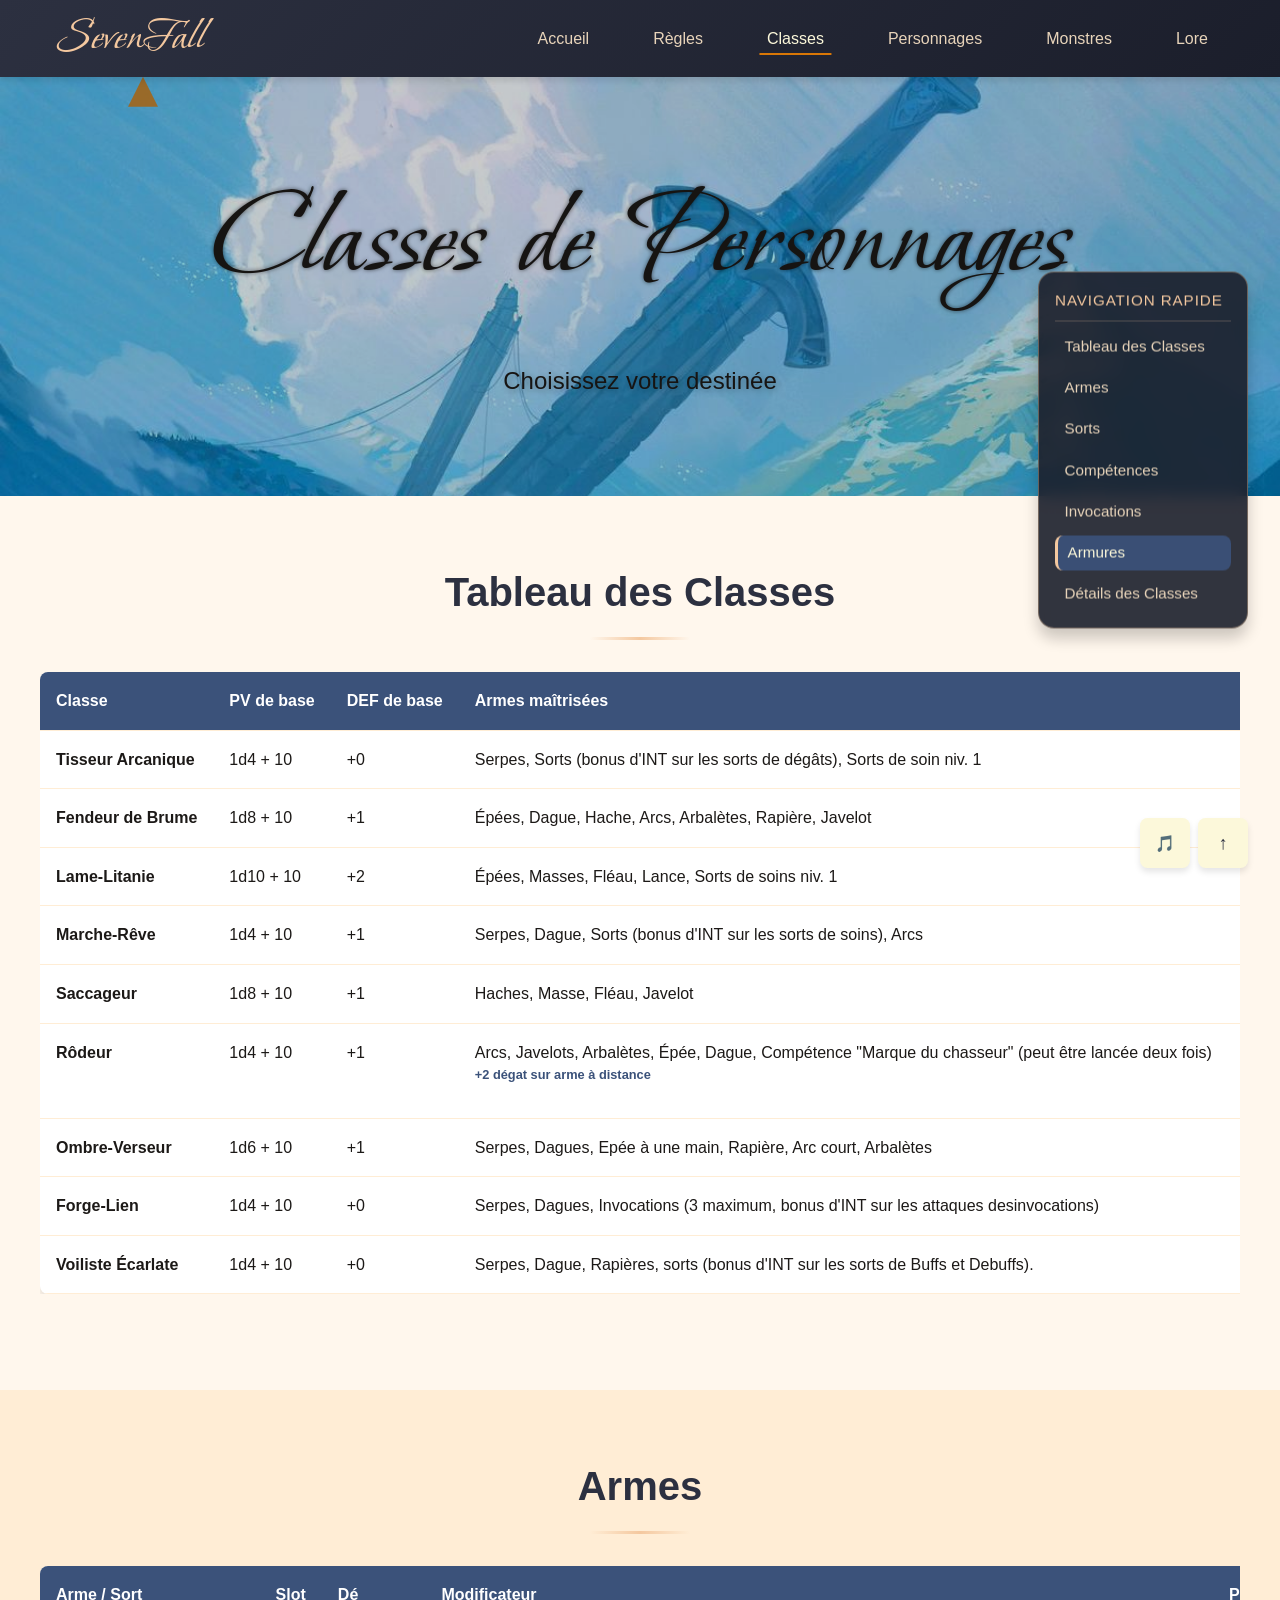
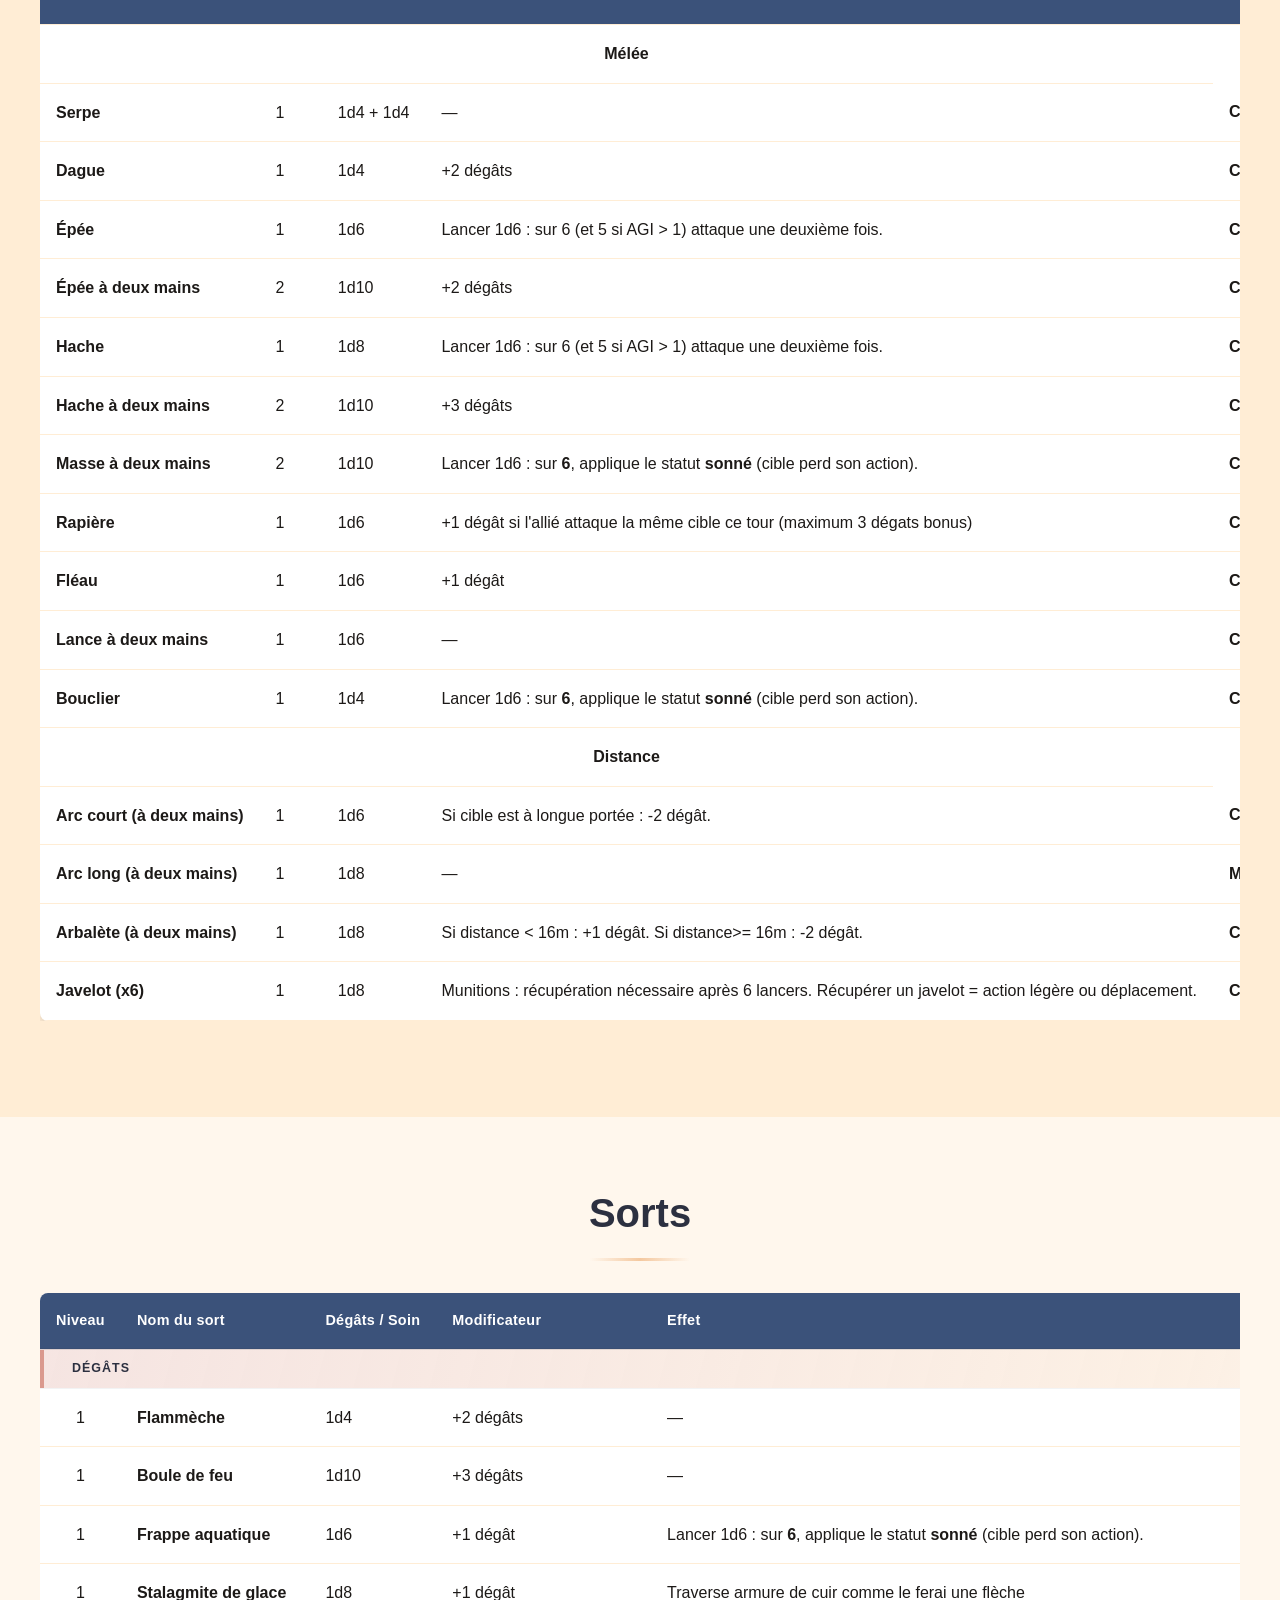
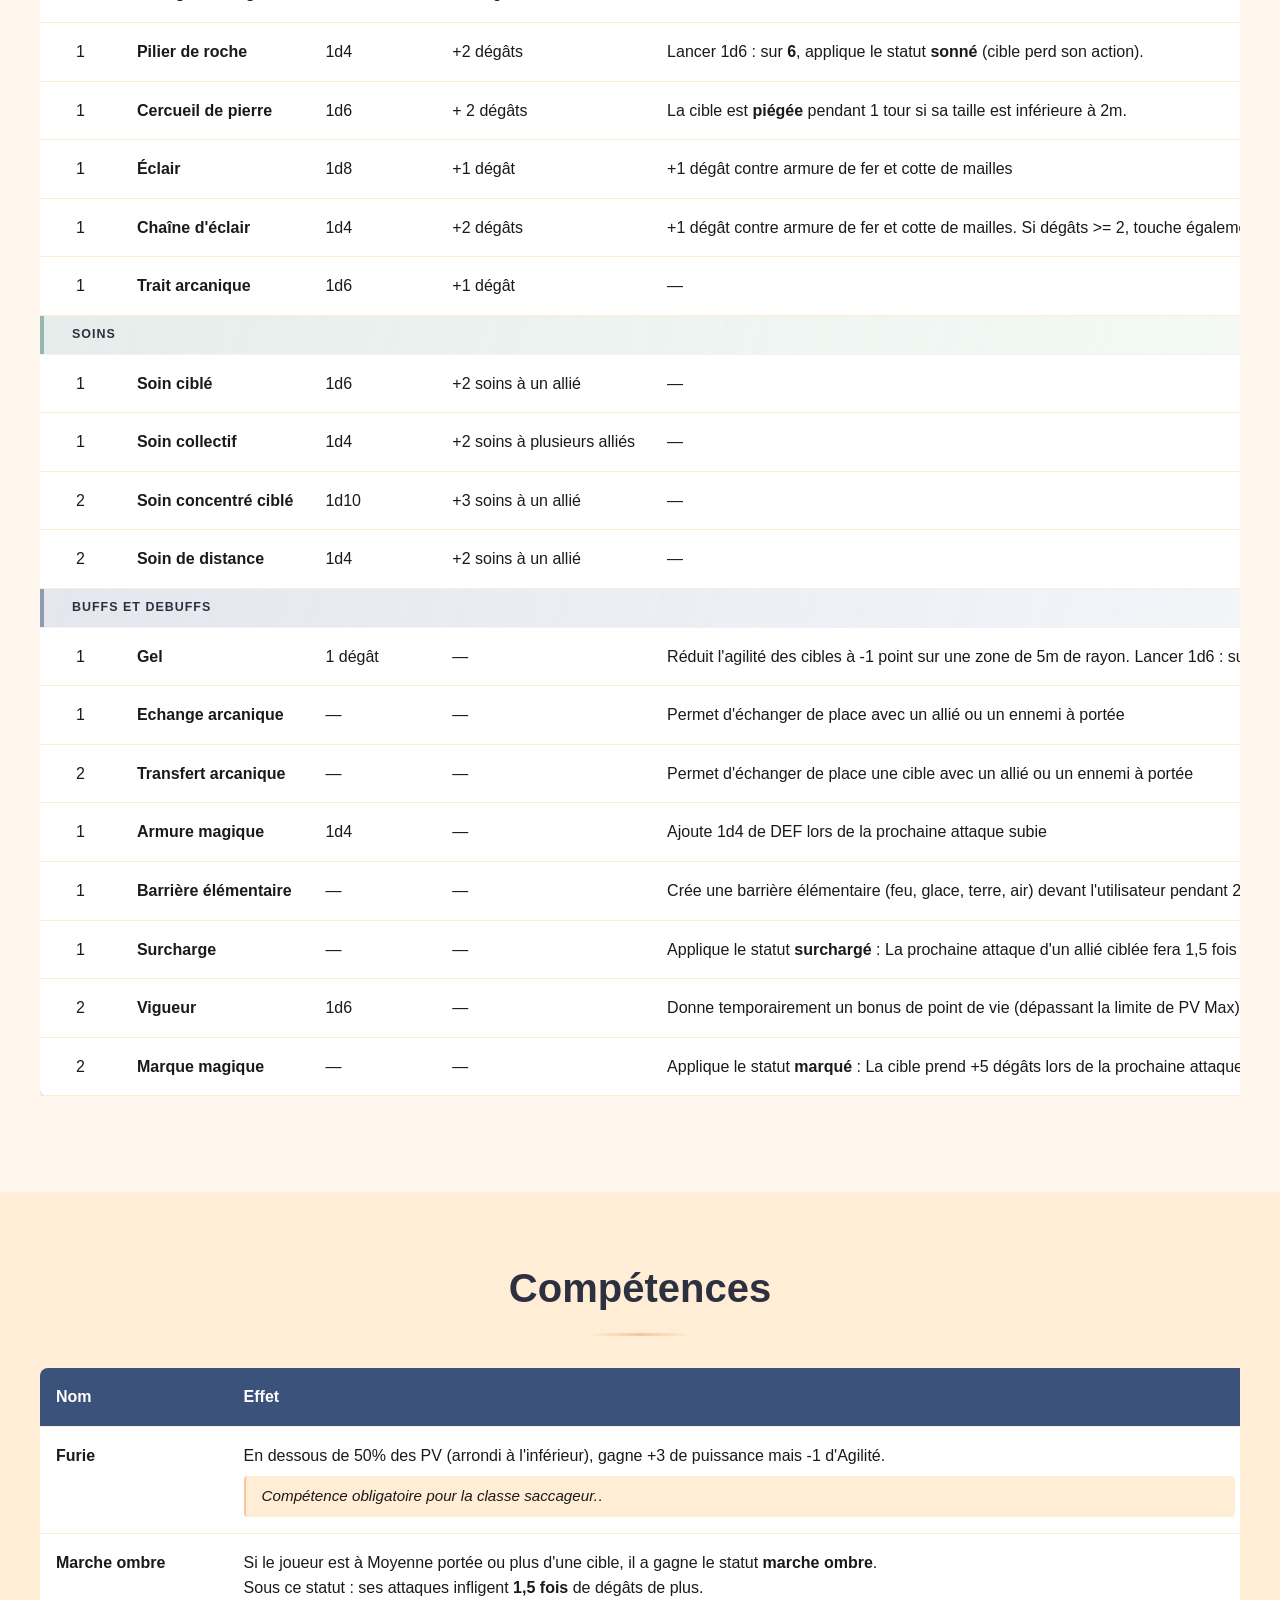
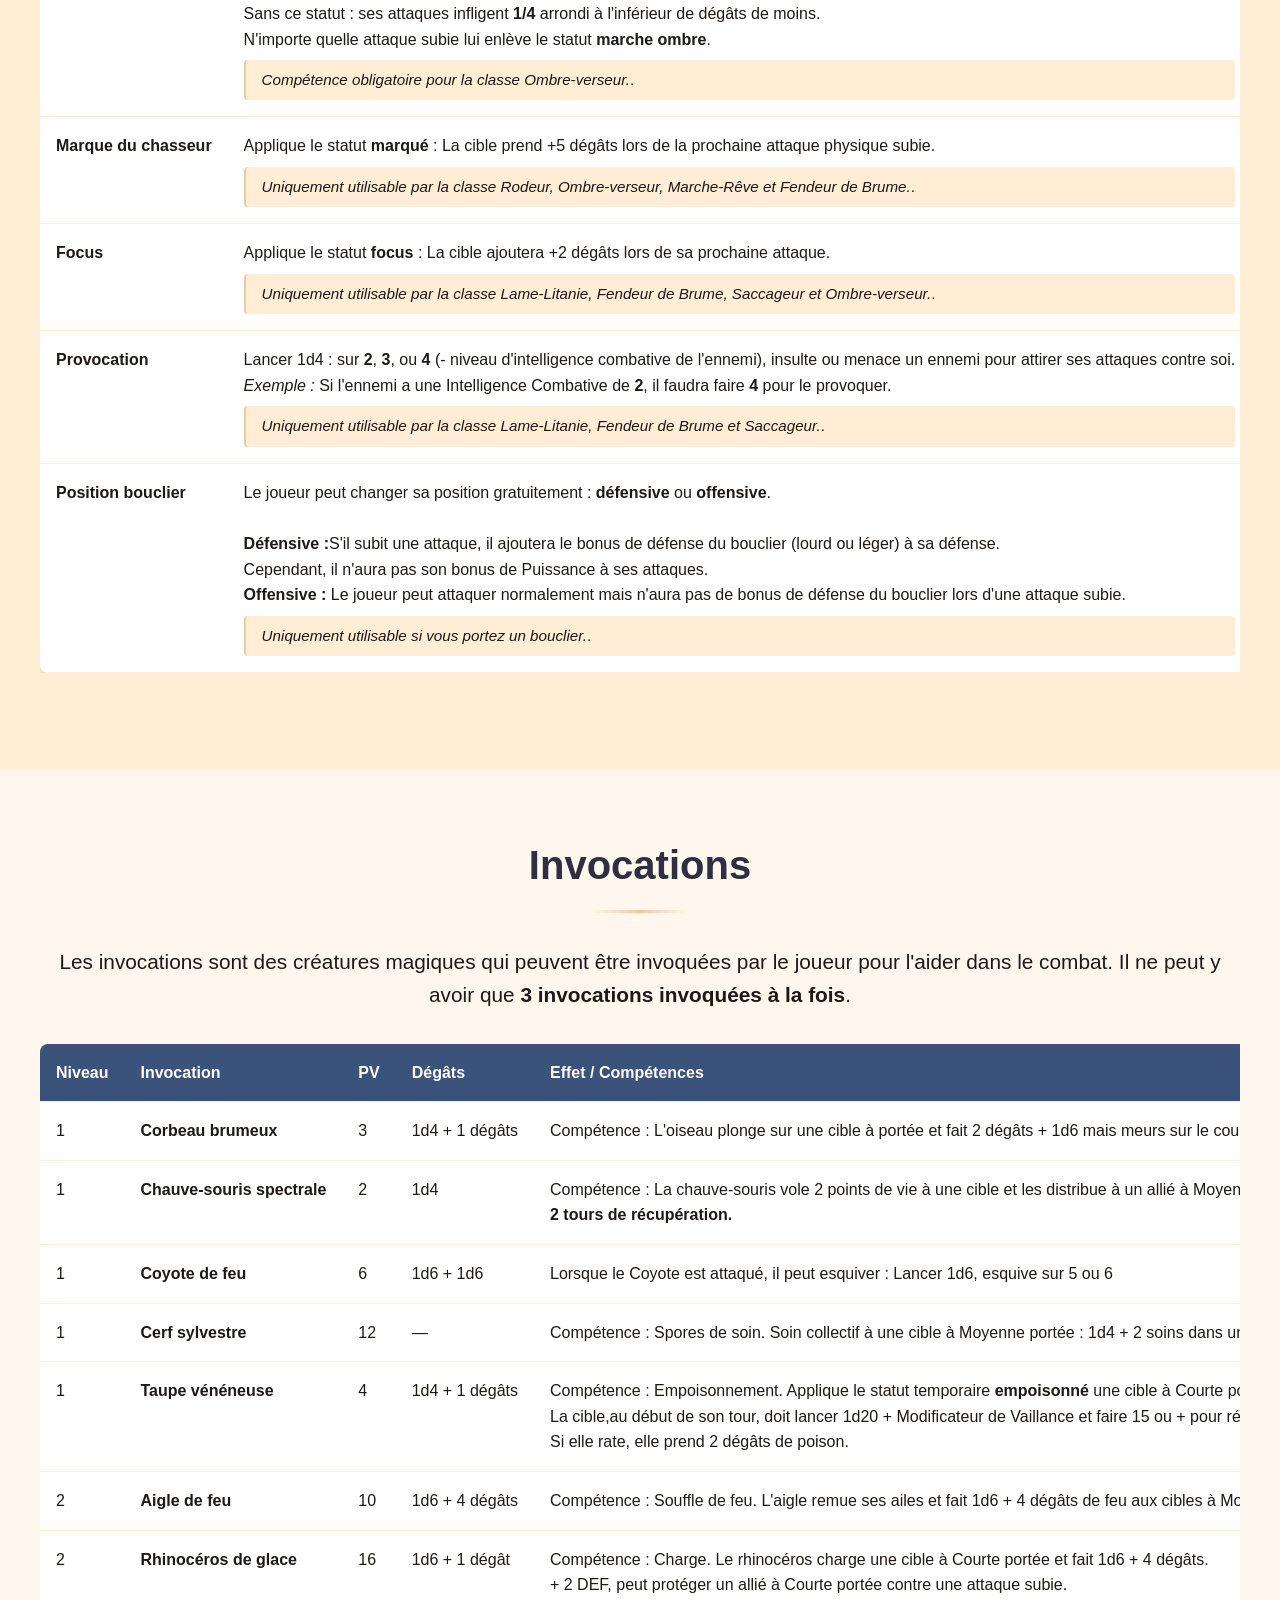
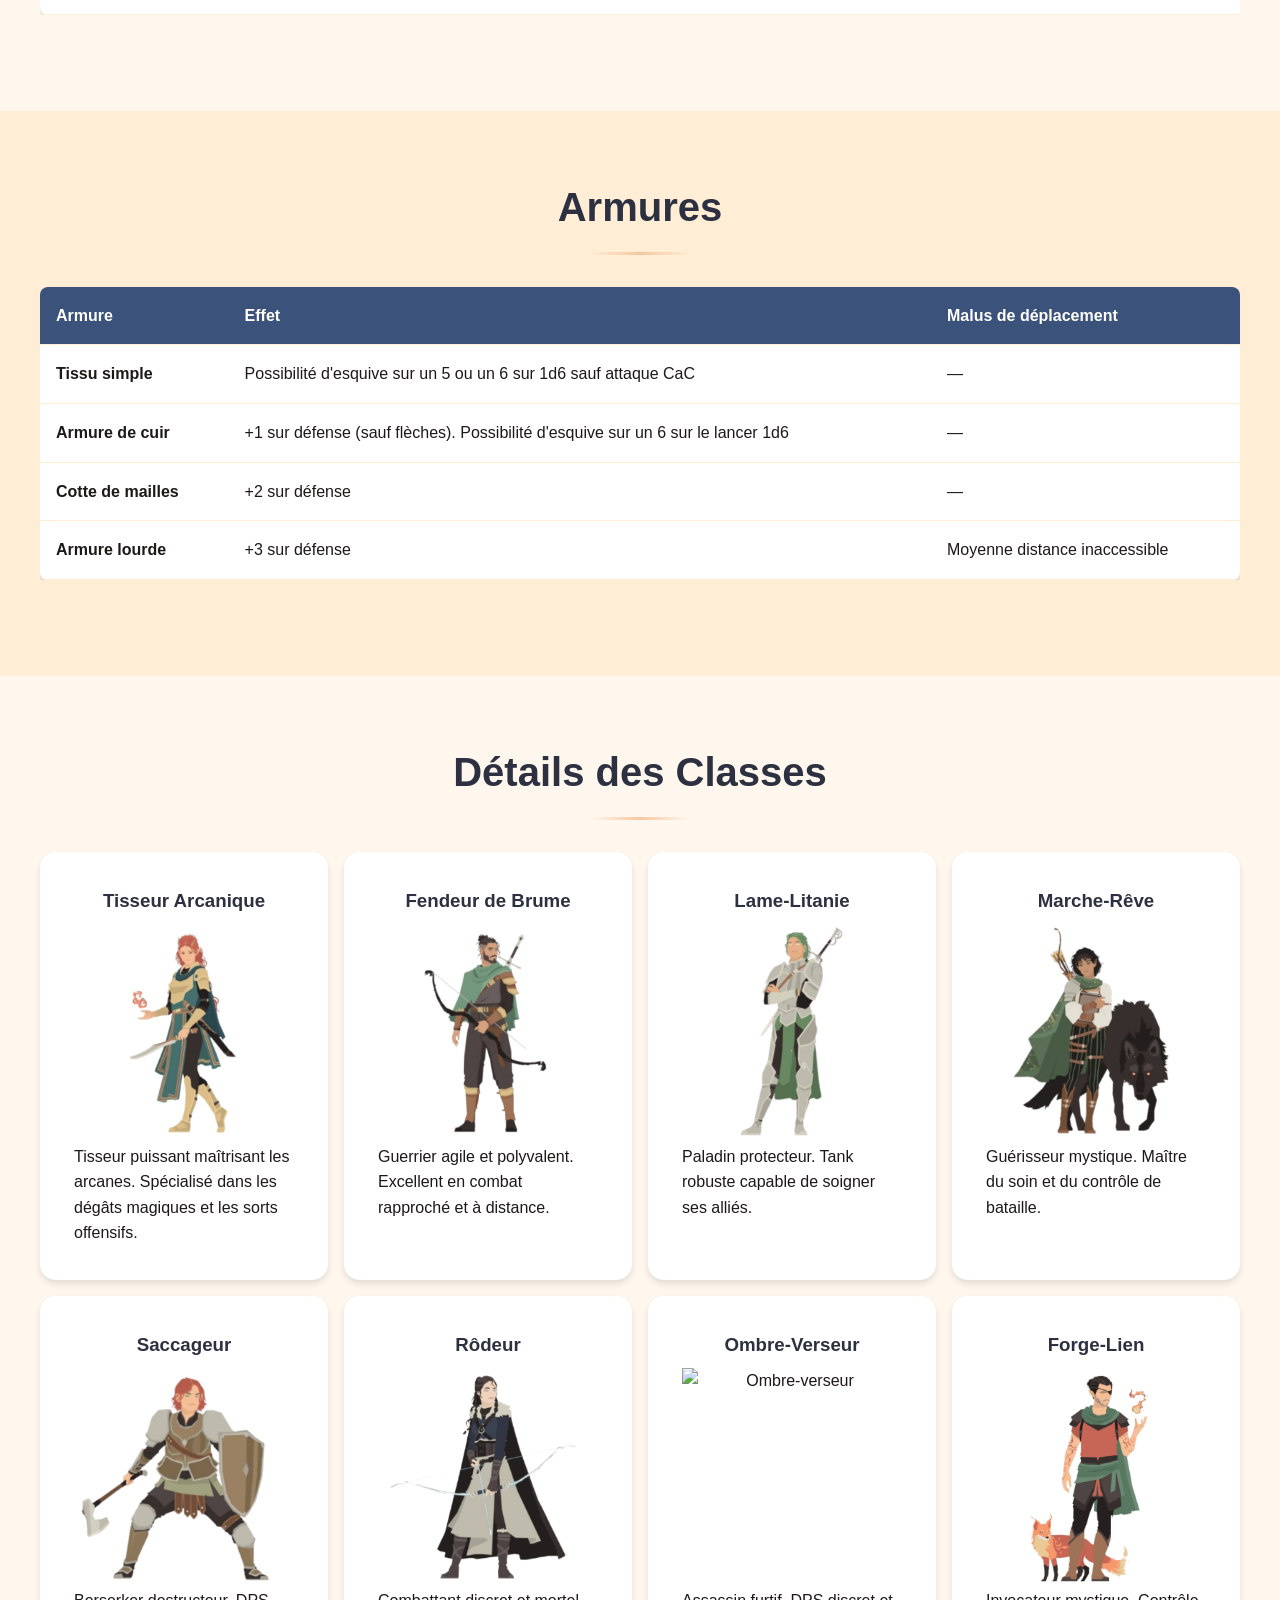
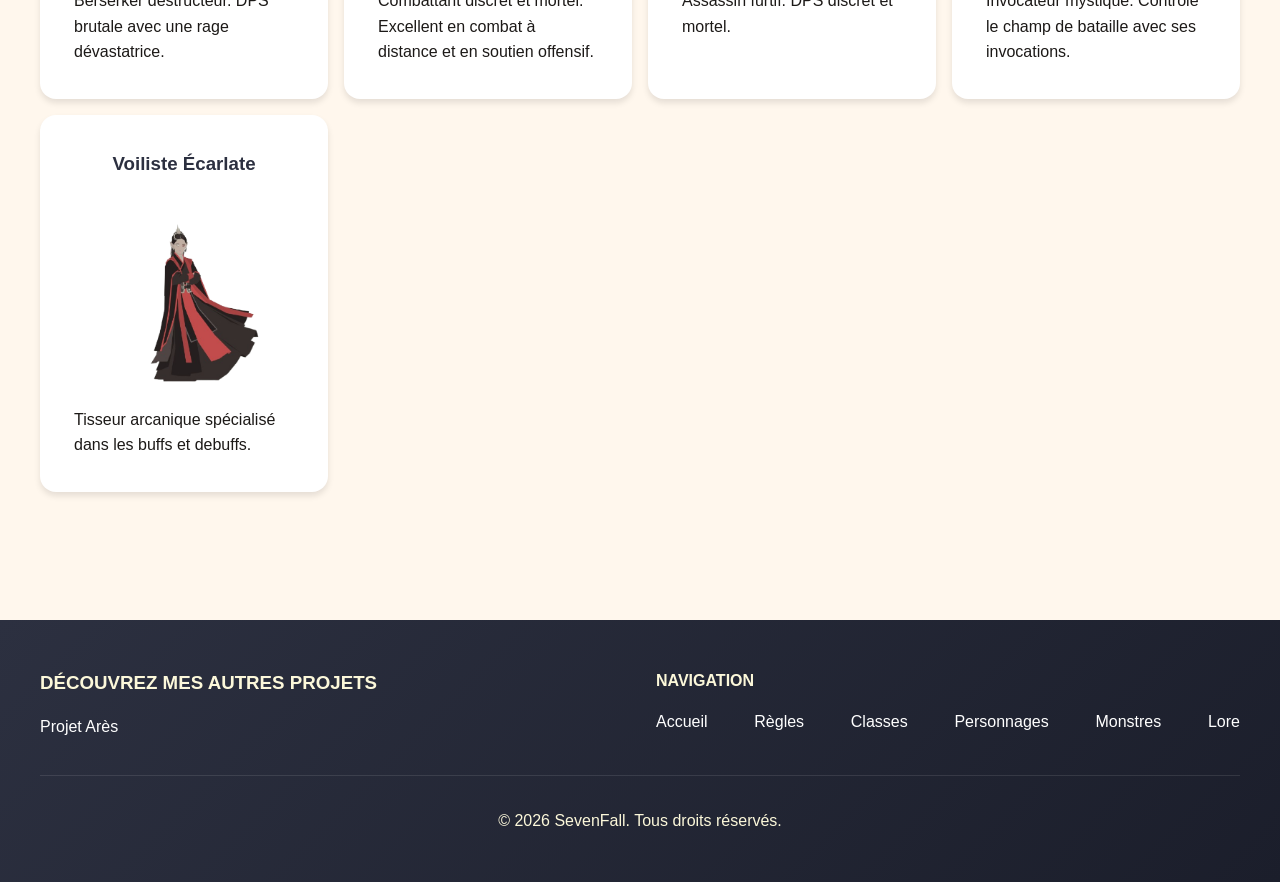
==== commit 7c483da8: "adding new abilities Ombre-verseur classes." ====
--- a/classes.html
+++ b/classes.html
@@ -548,7 +548,19 @@
                             <td>En dessous de 50% des PV (arrondi à l'inférieur), gagne +3 de puissance mais -1
                                 d'Agilité.
                                 <div class="guide-note">
-                                    <i>Uniquement utilisable par la classe saccageur.</i>.
+                                    <i>Compétence obligatoire pour la classe saccageur.</i>.
+                                </div>
+                            </td>
+                        </tr>
+                        <tr>
+                            <td><strong>Marche ombre</strong></td>
+                            <td>
+                                Si le joueur est à Moyenne portée ou plus d'une cible, il a gagne le statut <strong>marche ombre</strong>. 
+                                <br>Sous ce statut : ses attaques infligent <strong>1,5 fois</strong> de dégâts de plus. 
+                                <br>Sans ce statut : ses attaques infligent <strong>1/4</strong> arrondi à l'inférieur de dégâts de moins. 
+                                <br>N'importe quelle attaque subie lui enlève le statut <strong>marche ombre</strong>.
+                                <div class="guide-note">
+                                    <i>Compétence obligatoire pour la classe Ombre-verseur.</i>.
                                 </div>
                             </td>
                         </tr>
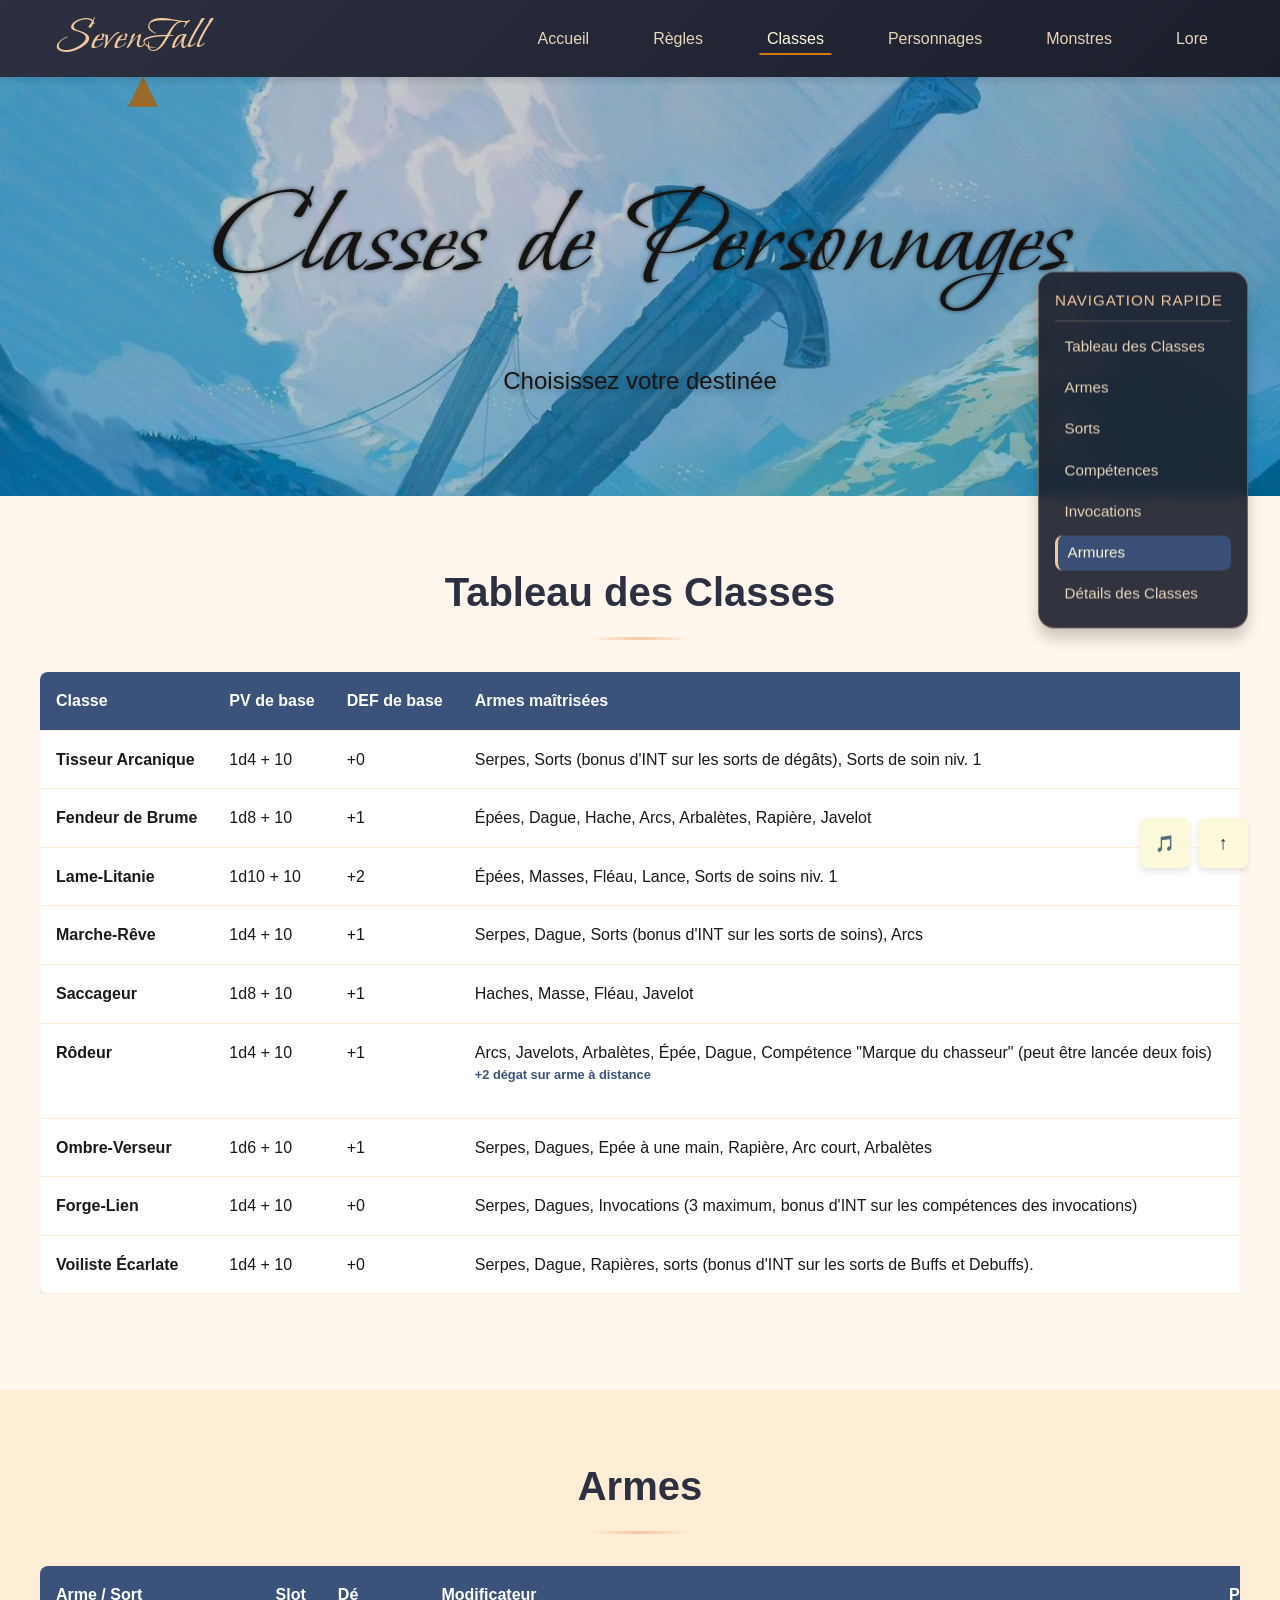
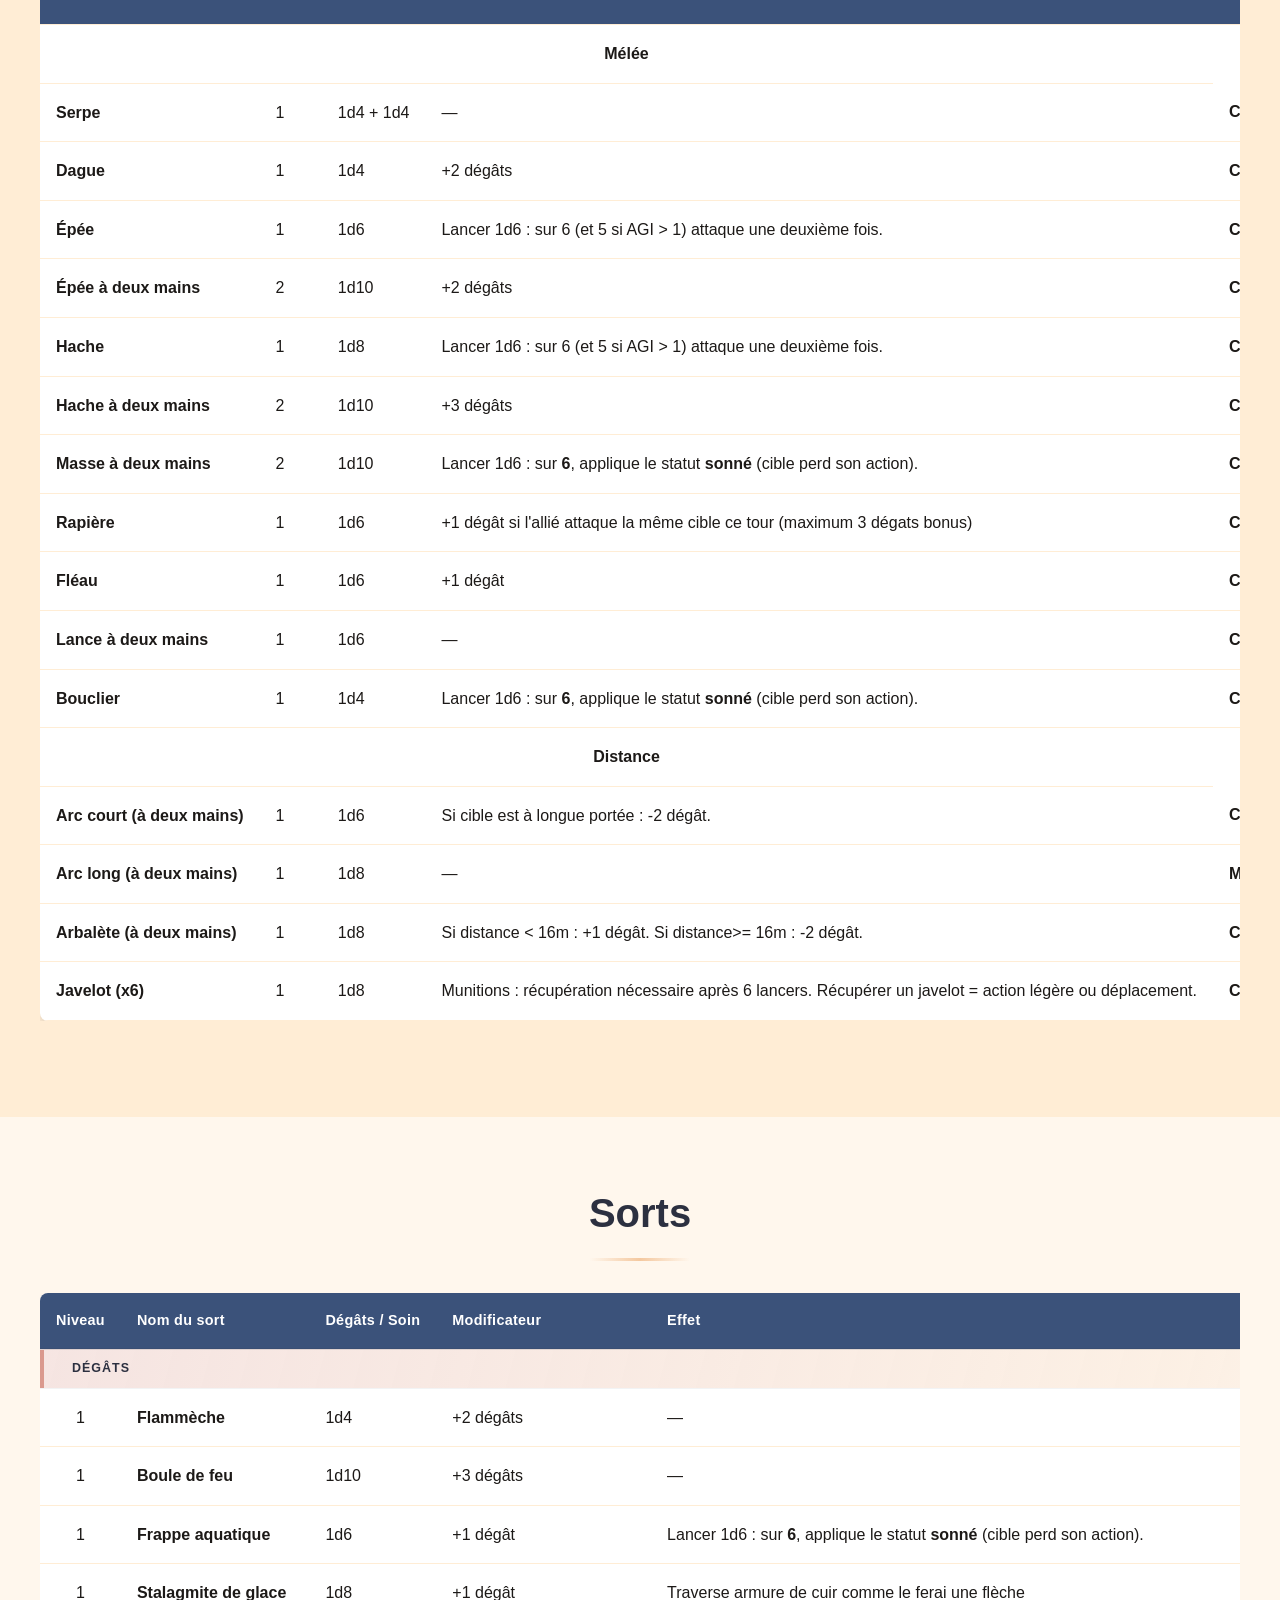
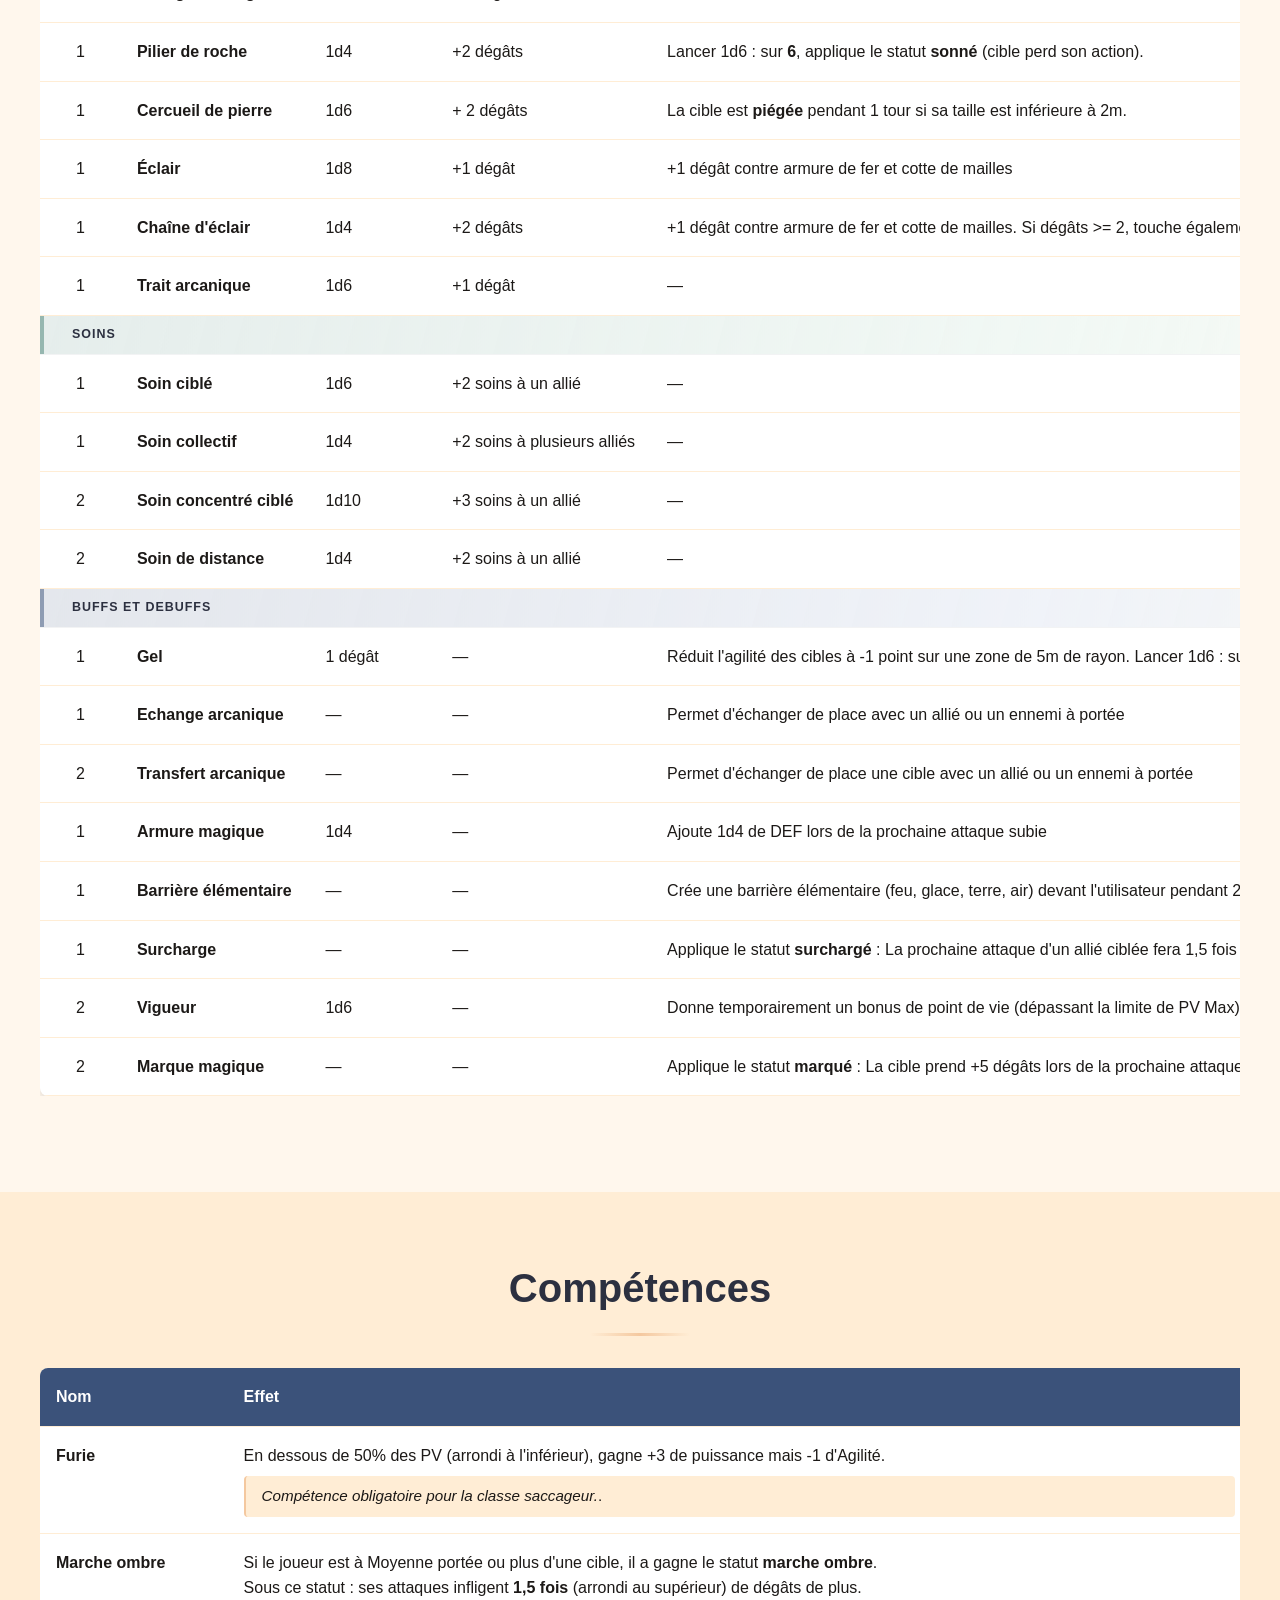
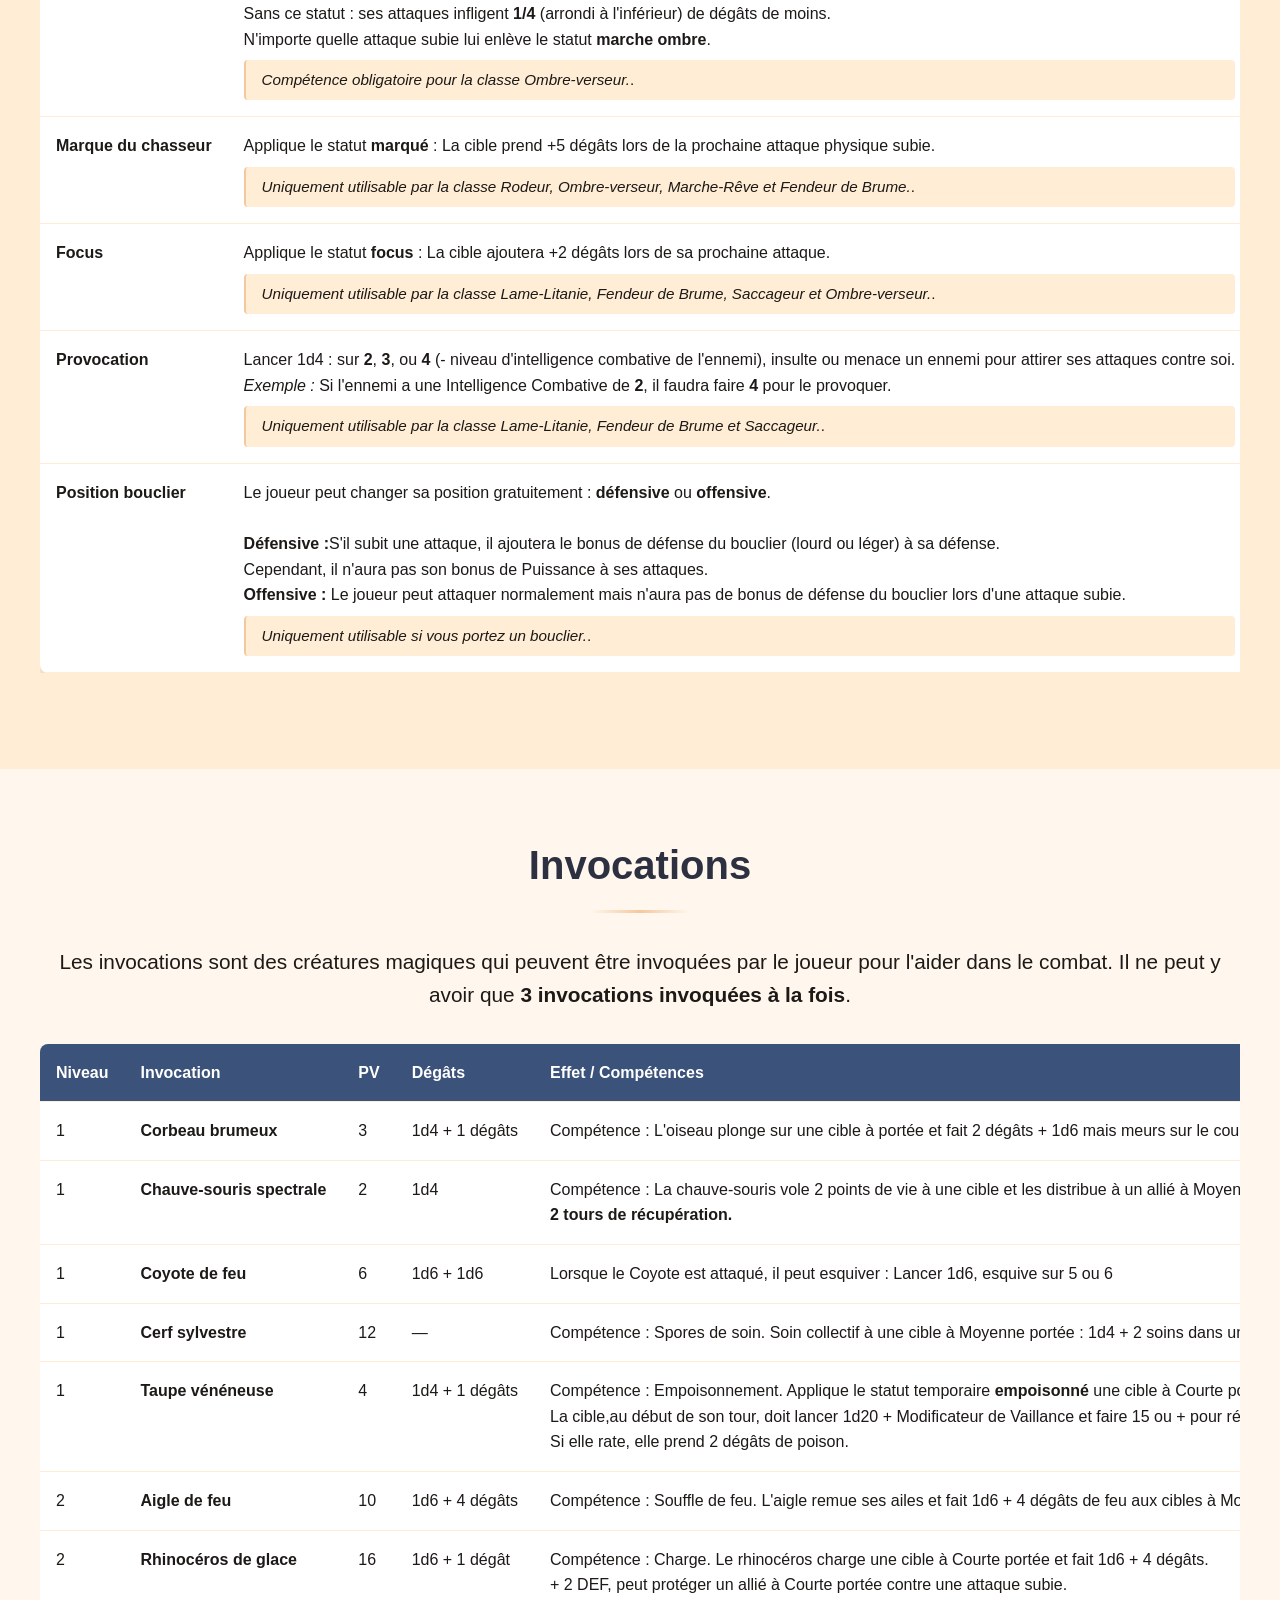
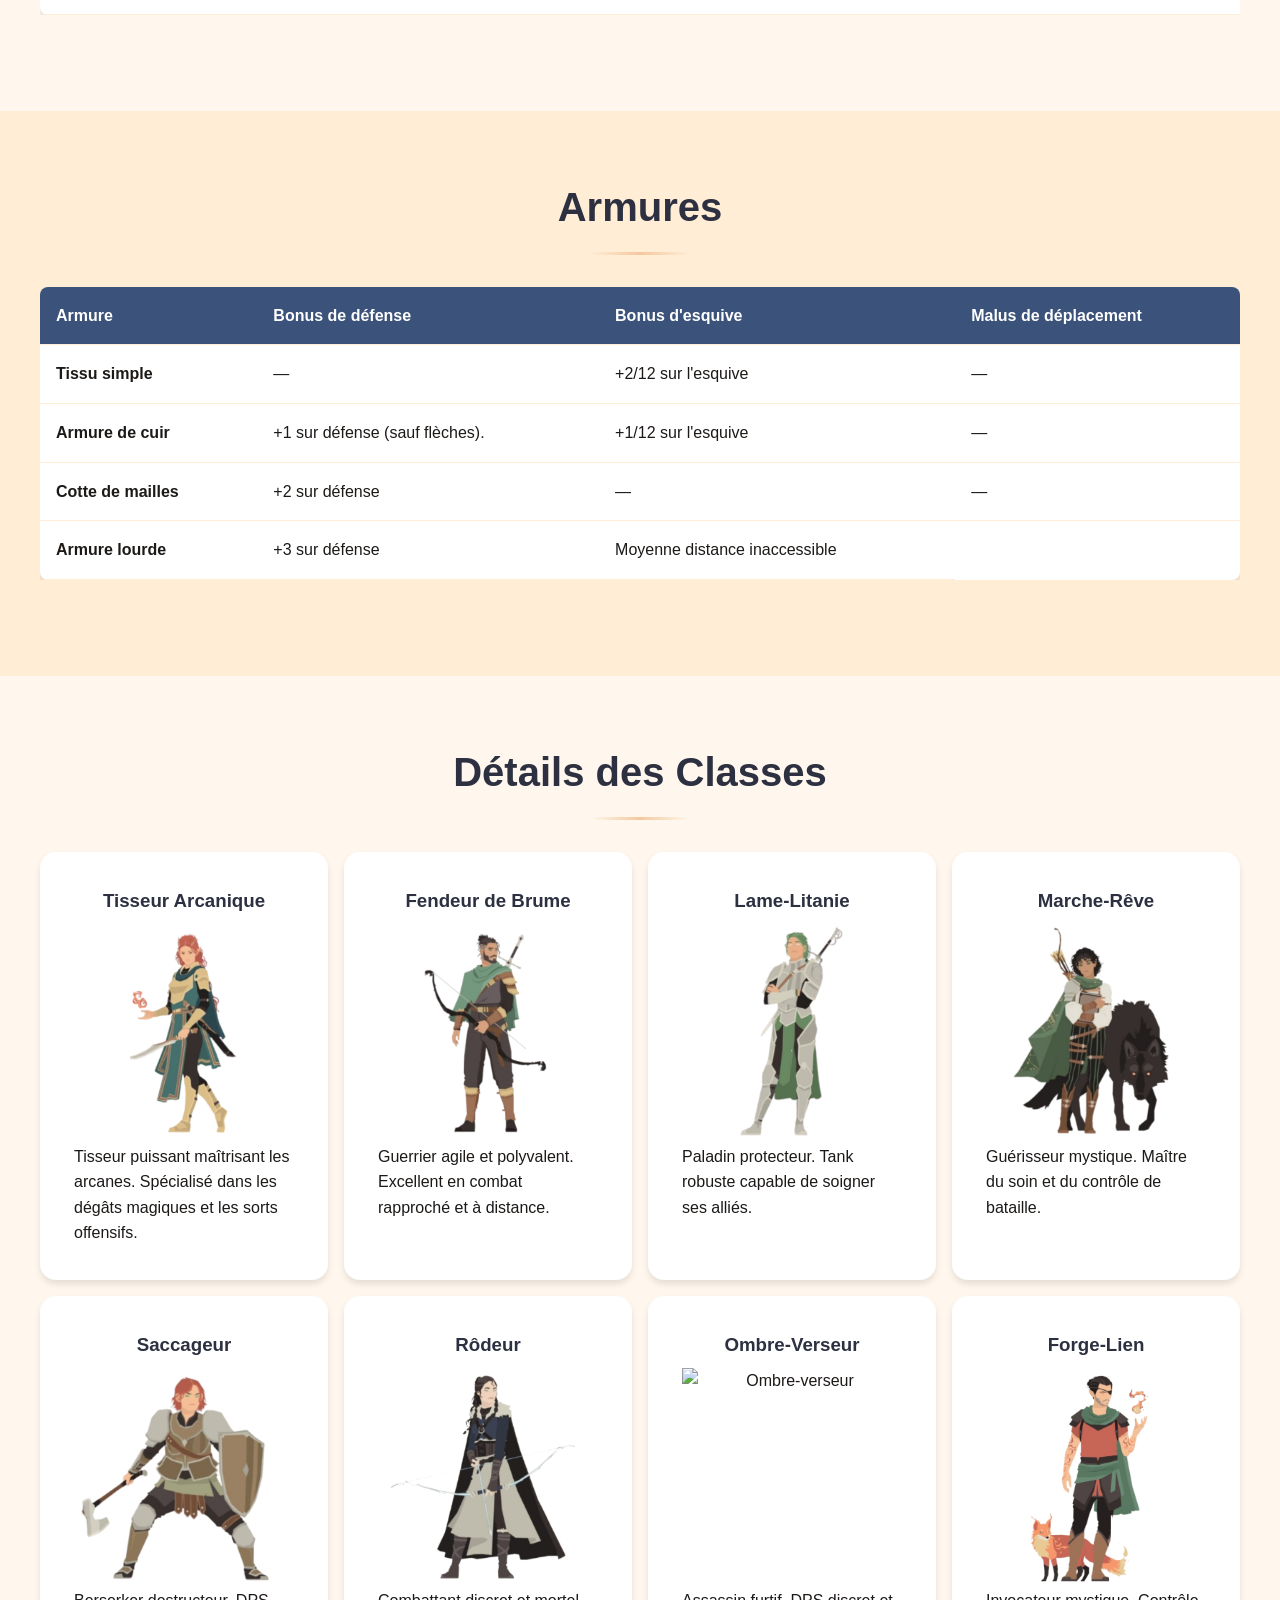
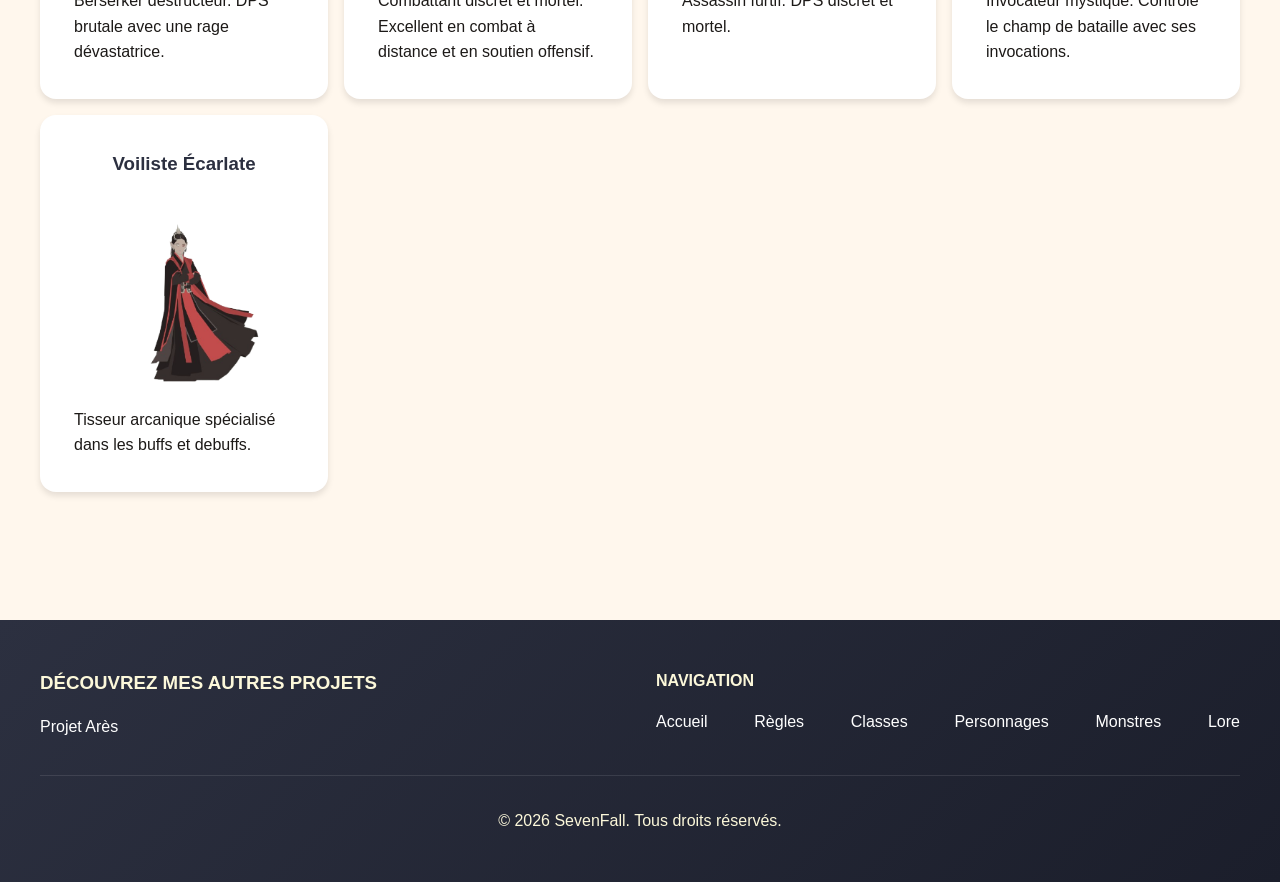
==== commit fa08d5ca: "Update class descriptions and attribute + add progression rules and update dodge rules" ====
--- a/classes.html
+++ b/classes.html
@@ -132,7 +132,7 @@
                             </td>
                             <td>1d4 + 10</td>
                             <td>+0</td>
-                            <td>Serpes, Dagues, Invocations (3 maximum, bonus d'INT sur les attaques desinvocations)</td>
+                            <td>Serpes, Dagues, Invocations (3 maximum, bonus d'INT sur les compétences des invocations)</td>
                             <td>Tissu</td>
                             <td>Invocateur / soutien</td>
                         </tr>
@@ -556,8 +556,8 @@
                             <td><strong>Marche ombre</strong></td>
                             <td>
                                 Si le joueur est à Moyenne portée ou plus d'une cible, il a gagne le statut <strong>marche ombre</strong>. 
-                                <br>Sous ce statut : ses attaques infligent <strong>1,5 fois</strong> de dégâts de plus. 
-                                <br>Sans ce statut : ses attaques infligent <strong>1/4</strong> arrondi à l'inférieur de dégâts de moins. 
+                                <br>Sous ce statut : ses attaques infligent <strong>1,5 fois</strong> (arrondi au supérieur) de dégâts de plus. 
+                                <br>Sans ce statut : ses attaques infligent <strong>1/4</strong> (arrondi à l'inférieur) de dégâts de moins. 
                                 <br>N'importe quelle attaque subie lui enlève le statut <strong>marche ombre</strong>.
                                 <div class="guide-note">
                                     <i>Compétence obligatoire pour la classe Ombre-verseur.</i>.
@@ -731,24 +731,28 @@
                     <thead>
                         <tr>
                             <th>Armure</th>
-                            <th>Effet</th>
+                            <th>Bonus de défense</th>
+                            <th>Bonus d'esquive</th>
                             <th>Malus de déplacement</th>
                         </tr>
                     </thead>
                     <tbody>
                         <tr>
                             <td><strong>Tissu simple</strong></td>
-                            <td>Possibilité d'esquive sur un 5 ou un 6 sur 1d6 sauf attaque CaC</td>
+                            <td>—</td>
+                            <td>+2/12 sur l'esquive</td>
                             <td>—</td>
                         </tr>
                         <tr>
                             <td><strong>Armure de cuir</strong></td>
-                            <td>+1 sur défense (sauf flèches). Possibilité d'esquive sur un 6 sur le lancer 1d6</td>
+                            <td>+1 sur défense (sauf flèches).</td>
+                            <td>+1/12 sur l'esquive</td>
                             <td>—</td>
                         </tr>
                         <tr>
                             <td><strong>Cotte de mailles</strong></td>
                             <td>+2 sur défense</td>
+                            <td>—</td>
                             <td>—</td>
                         </tr>
                         <tr>
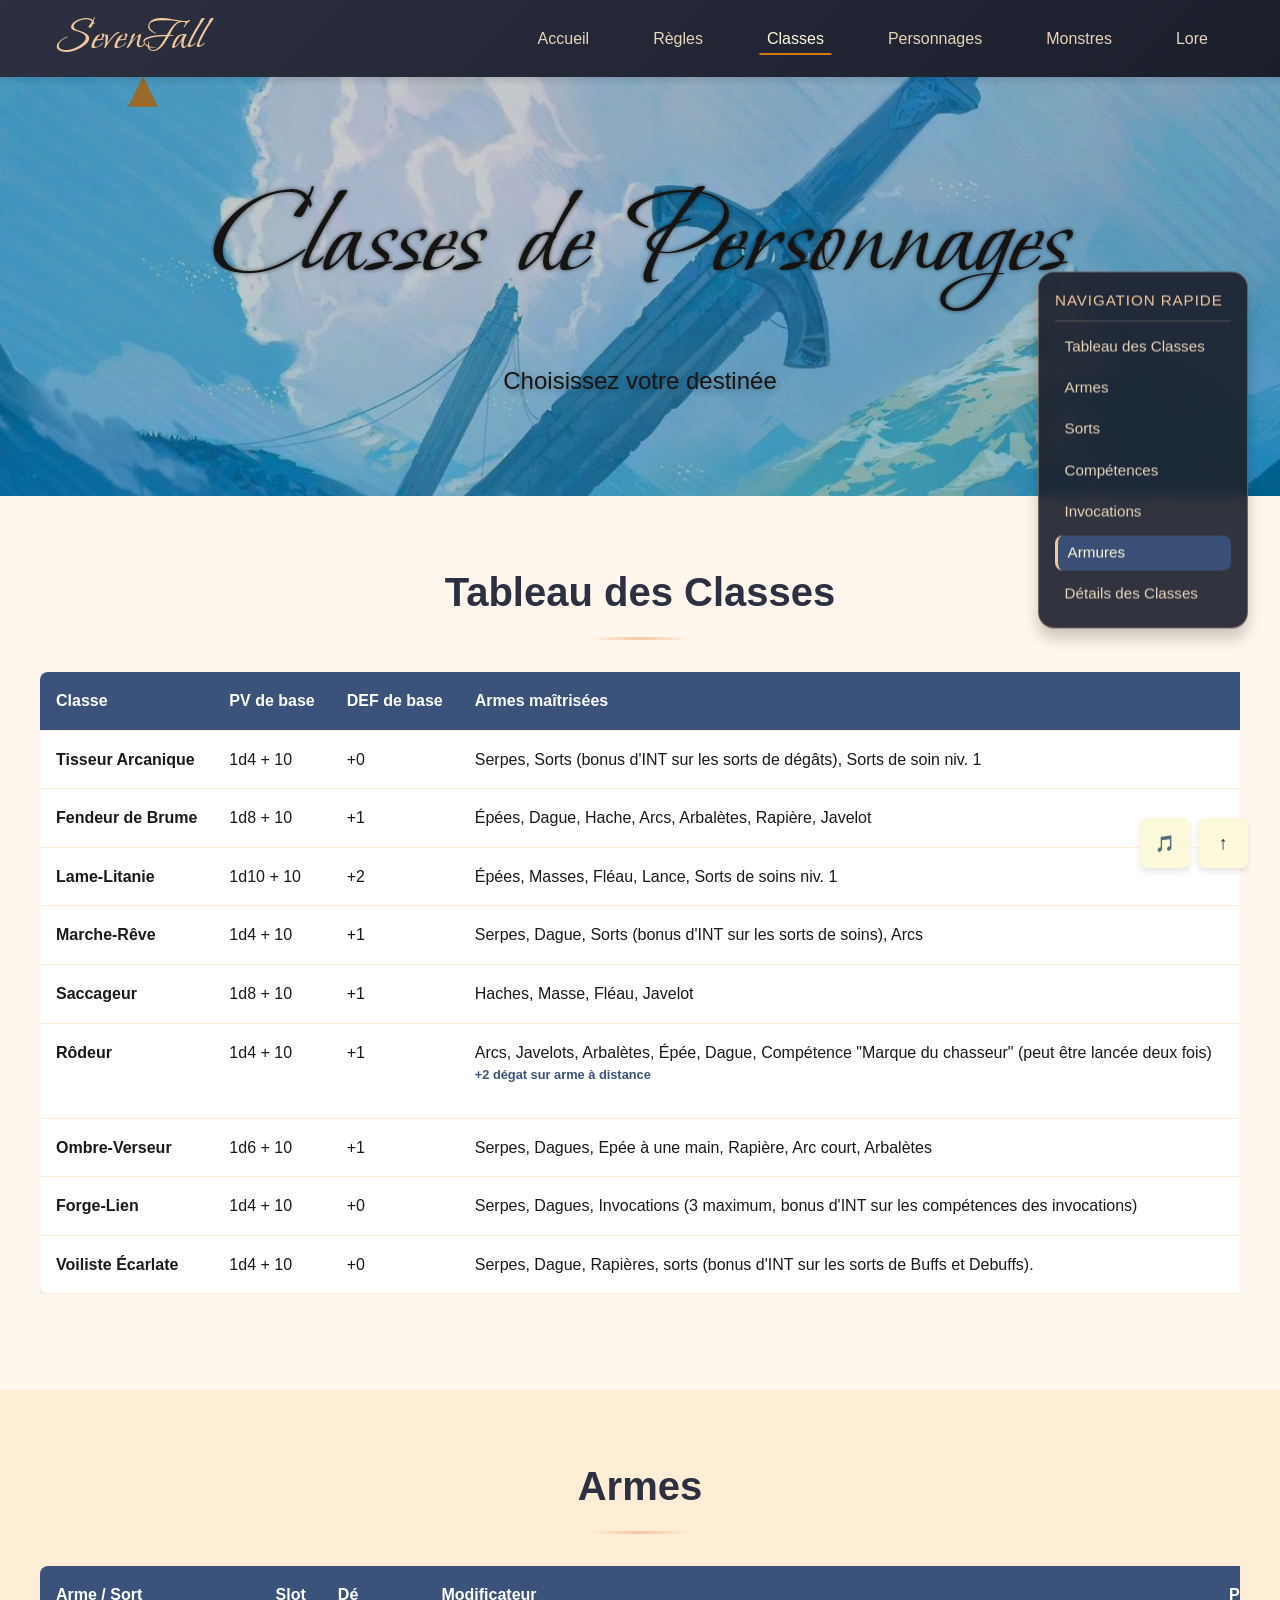
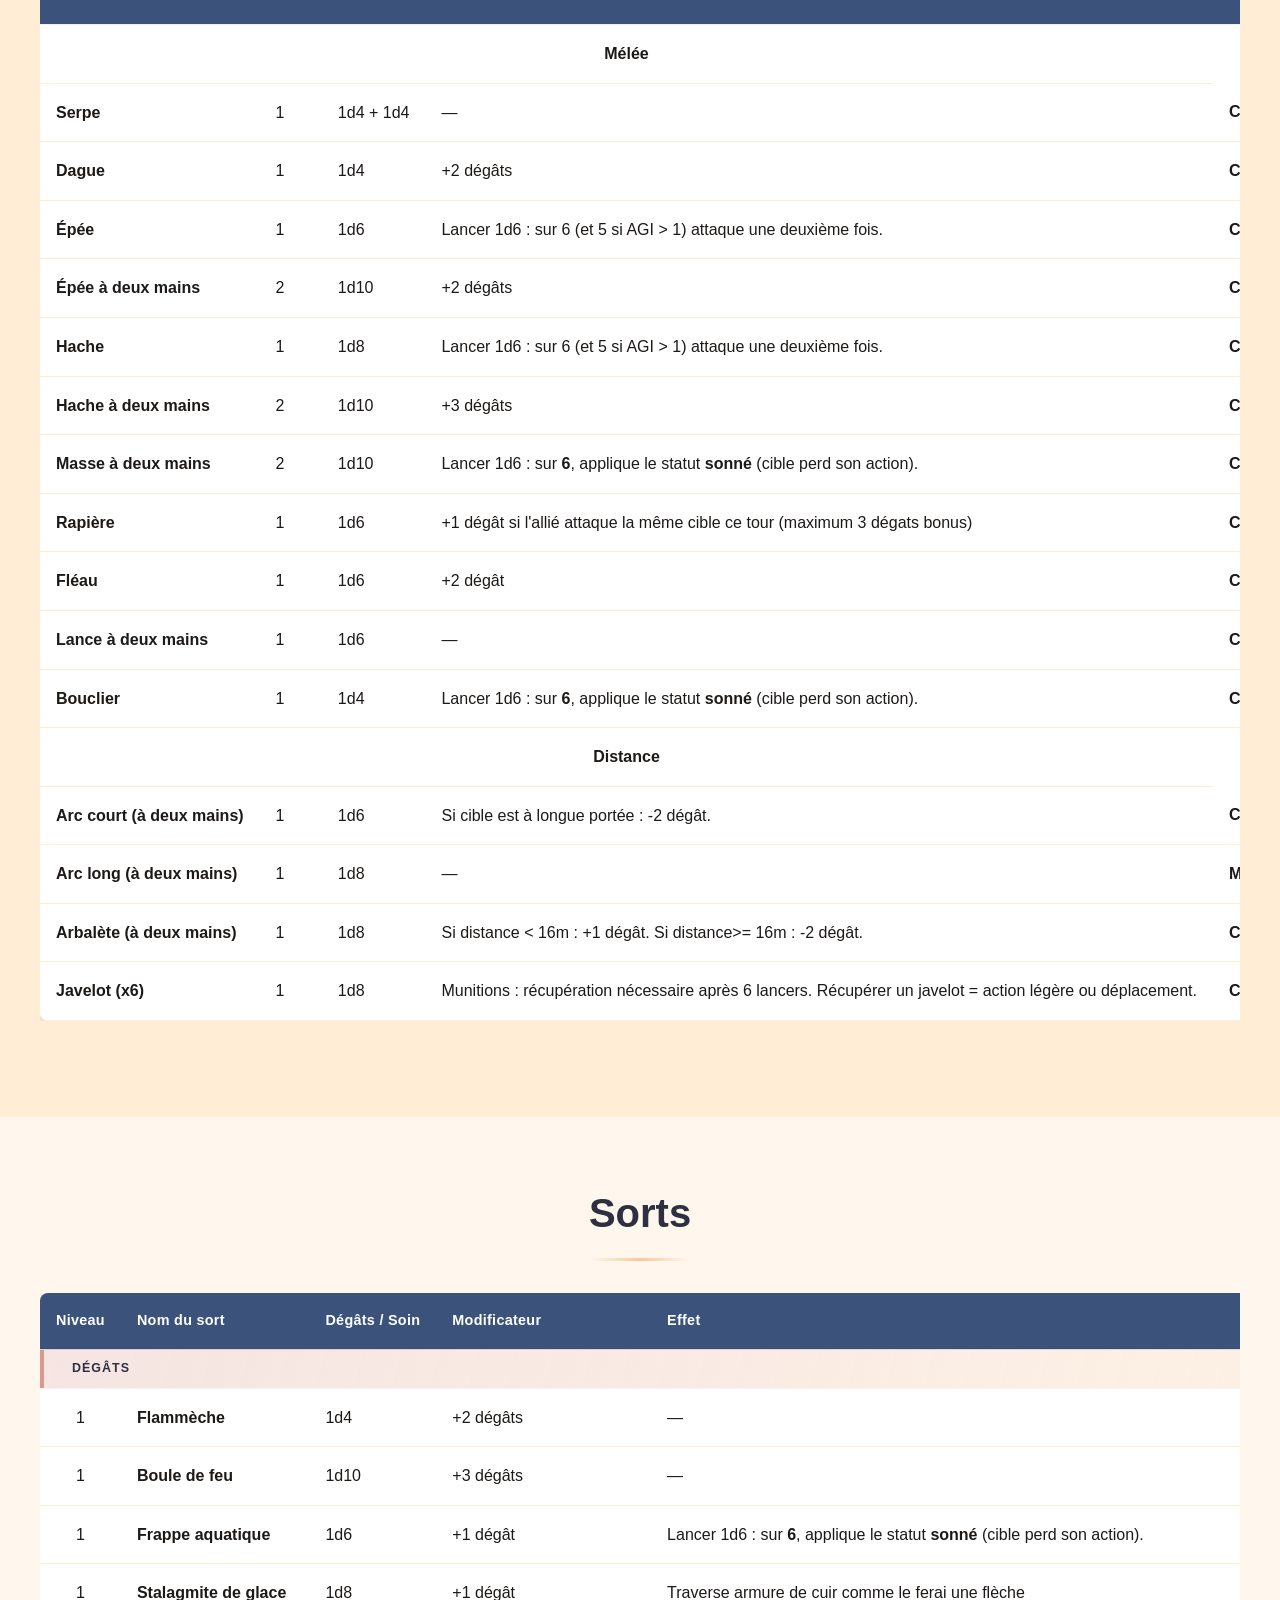
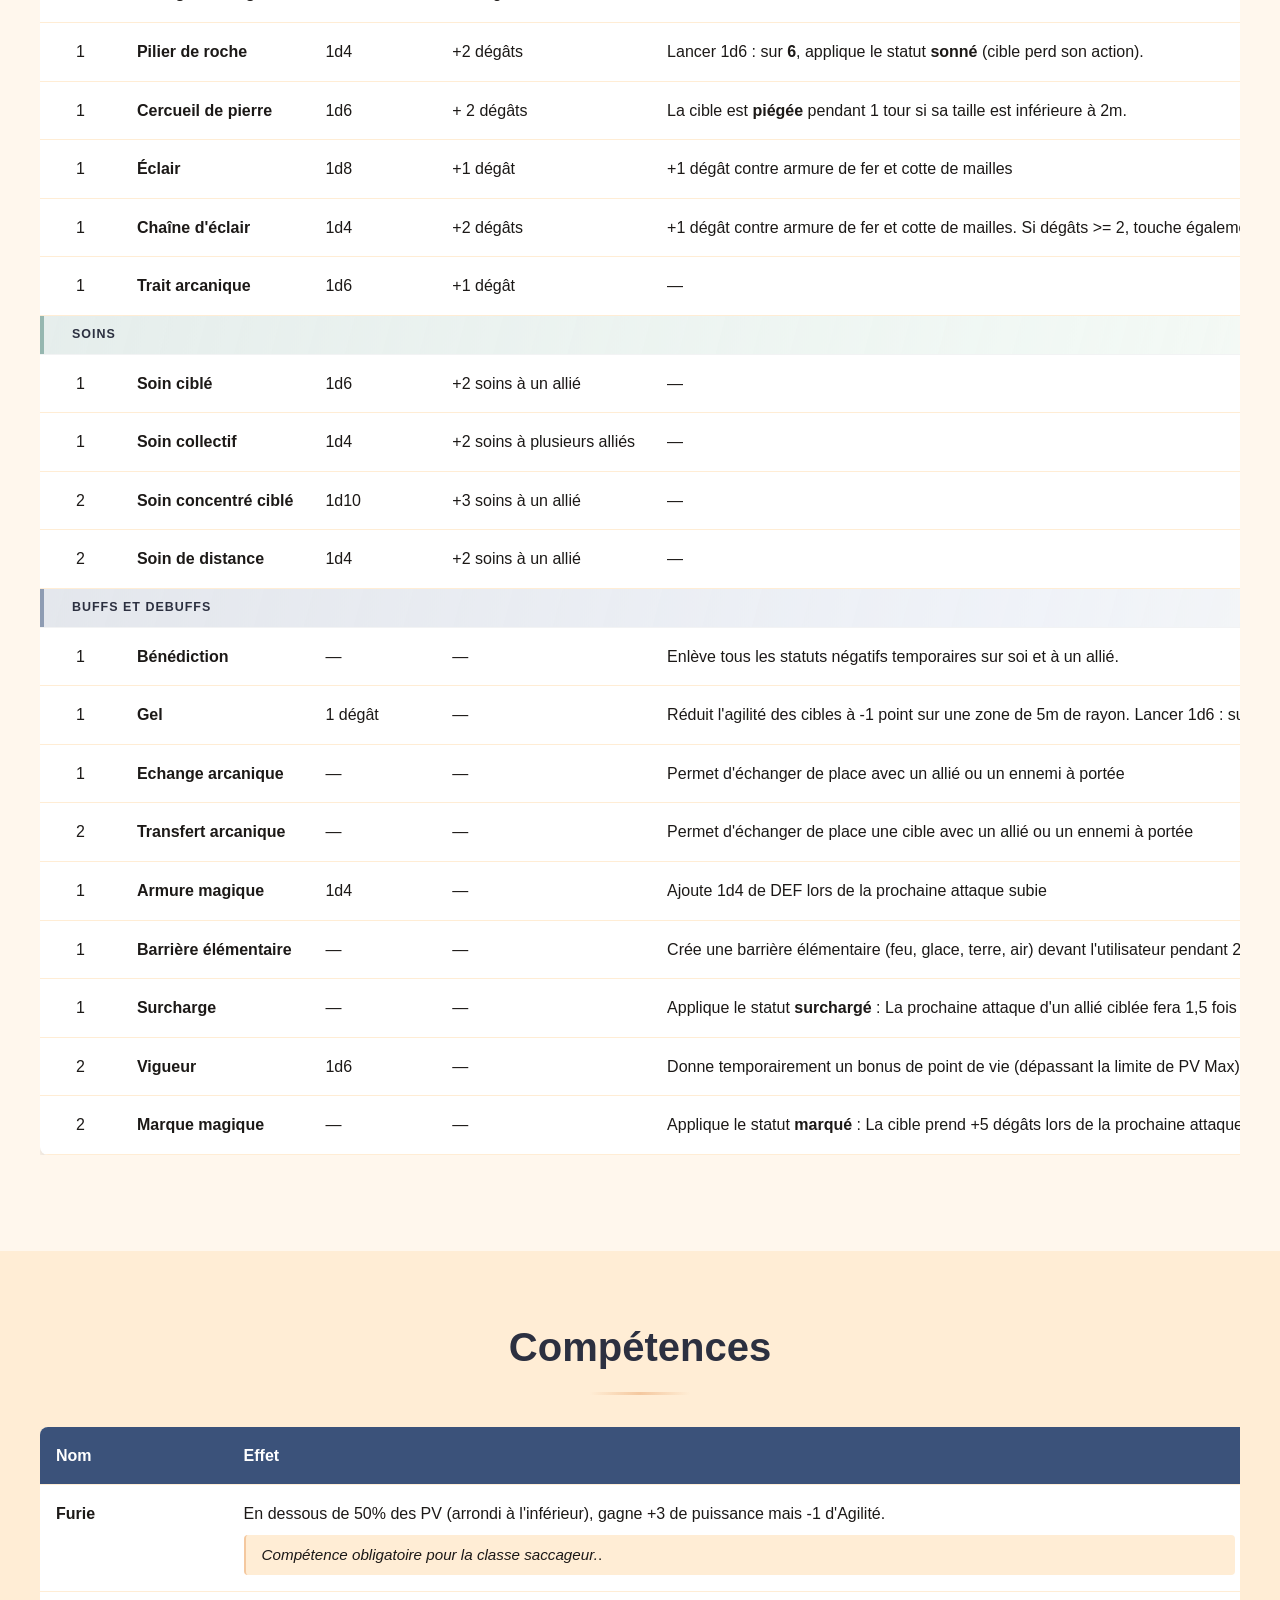
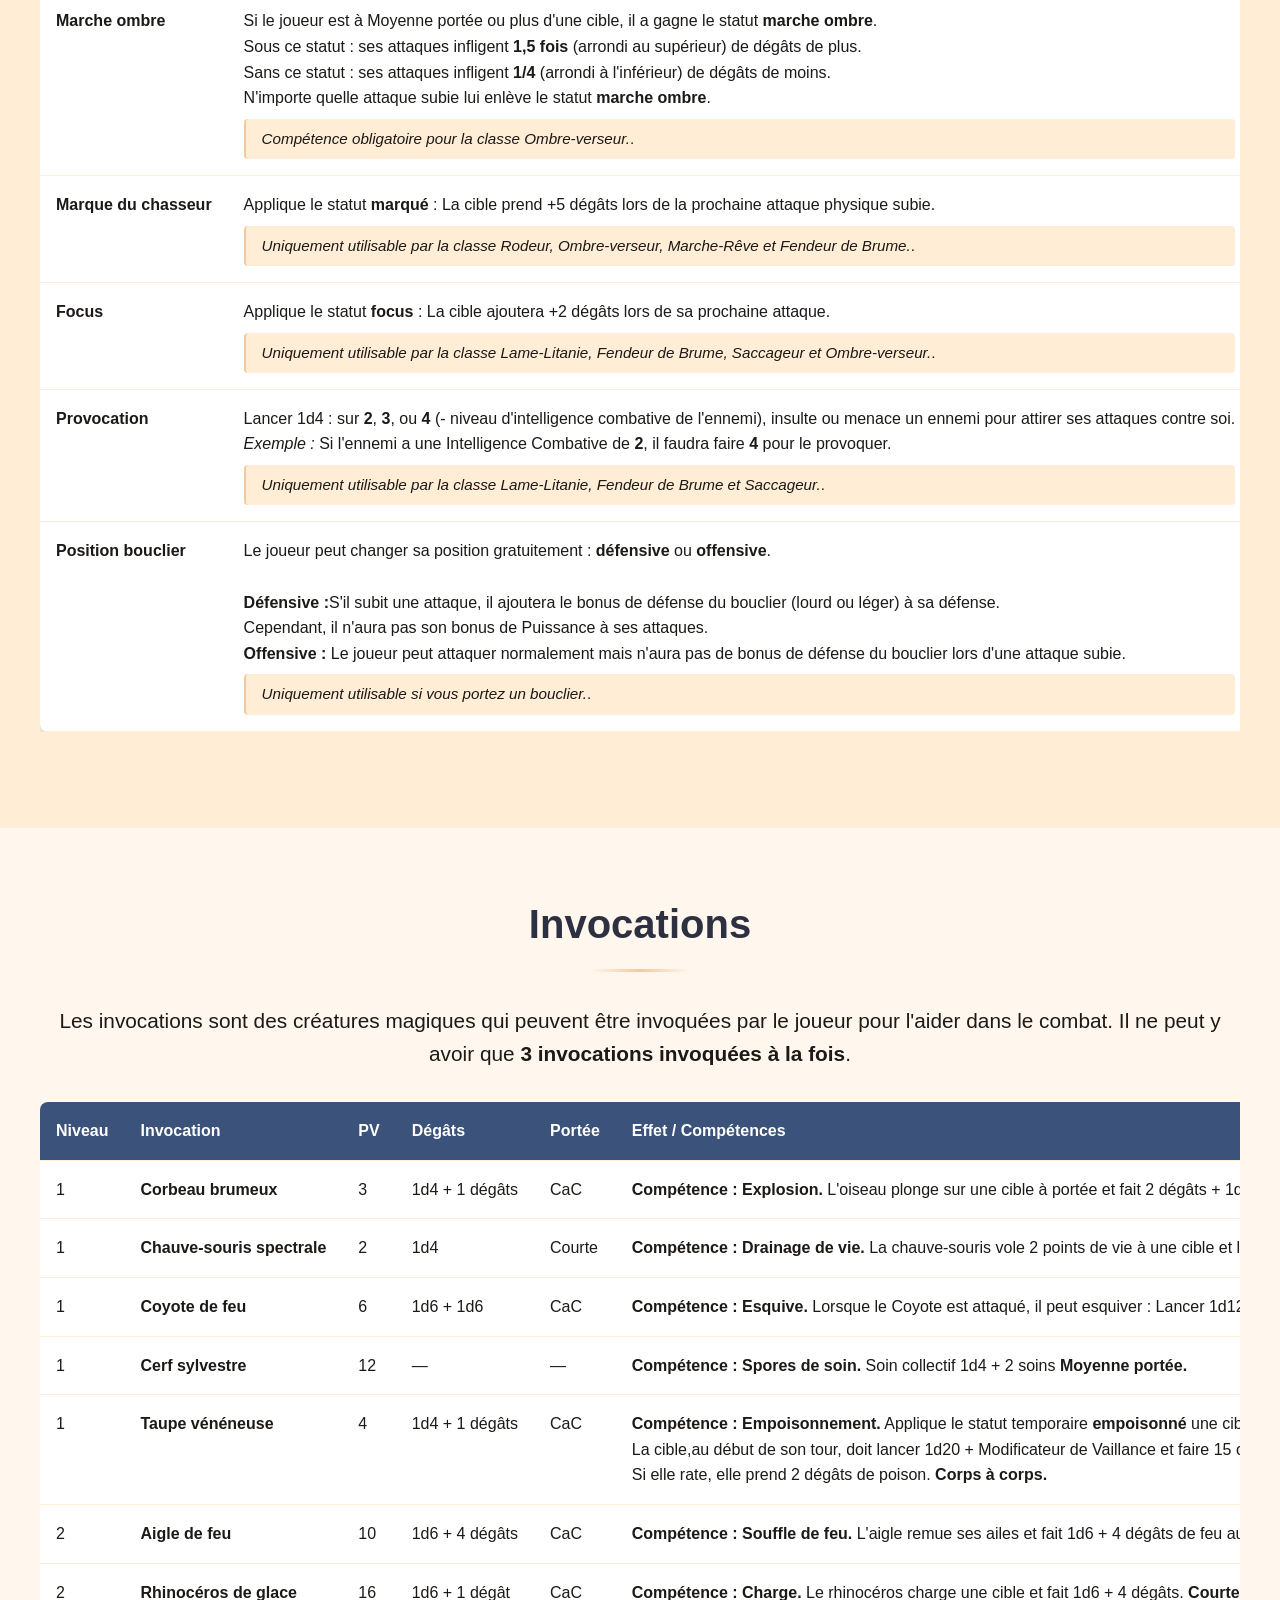
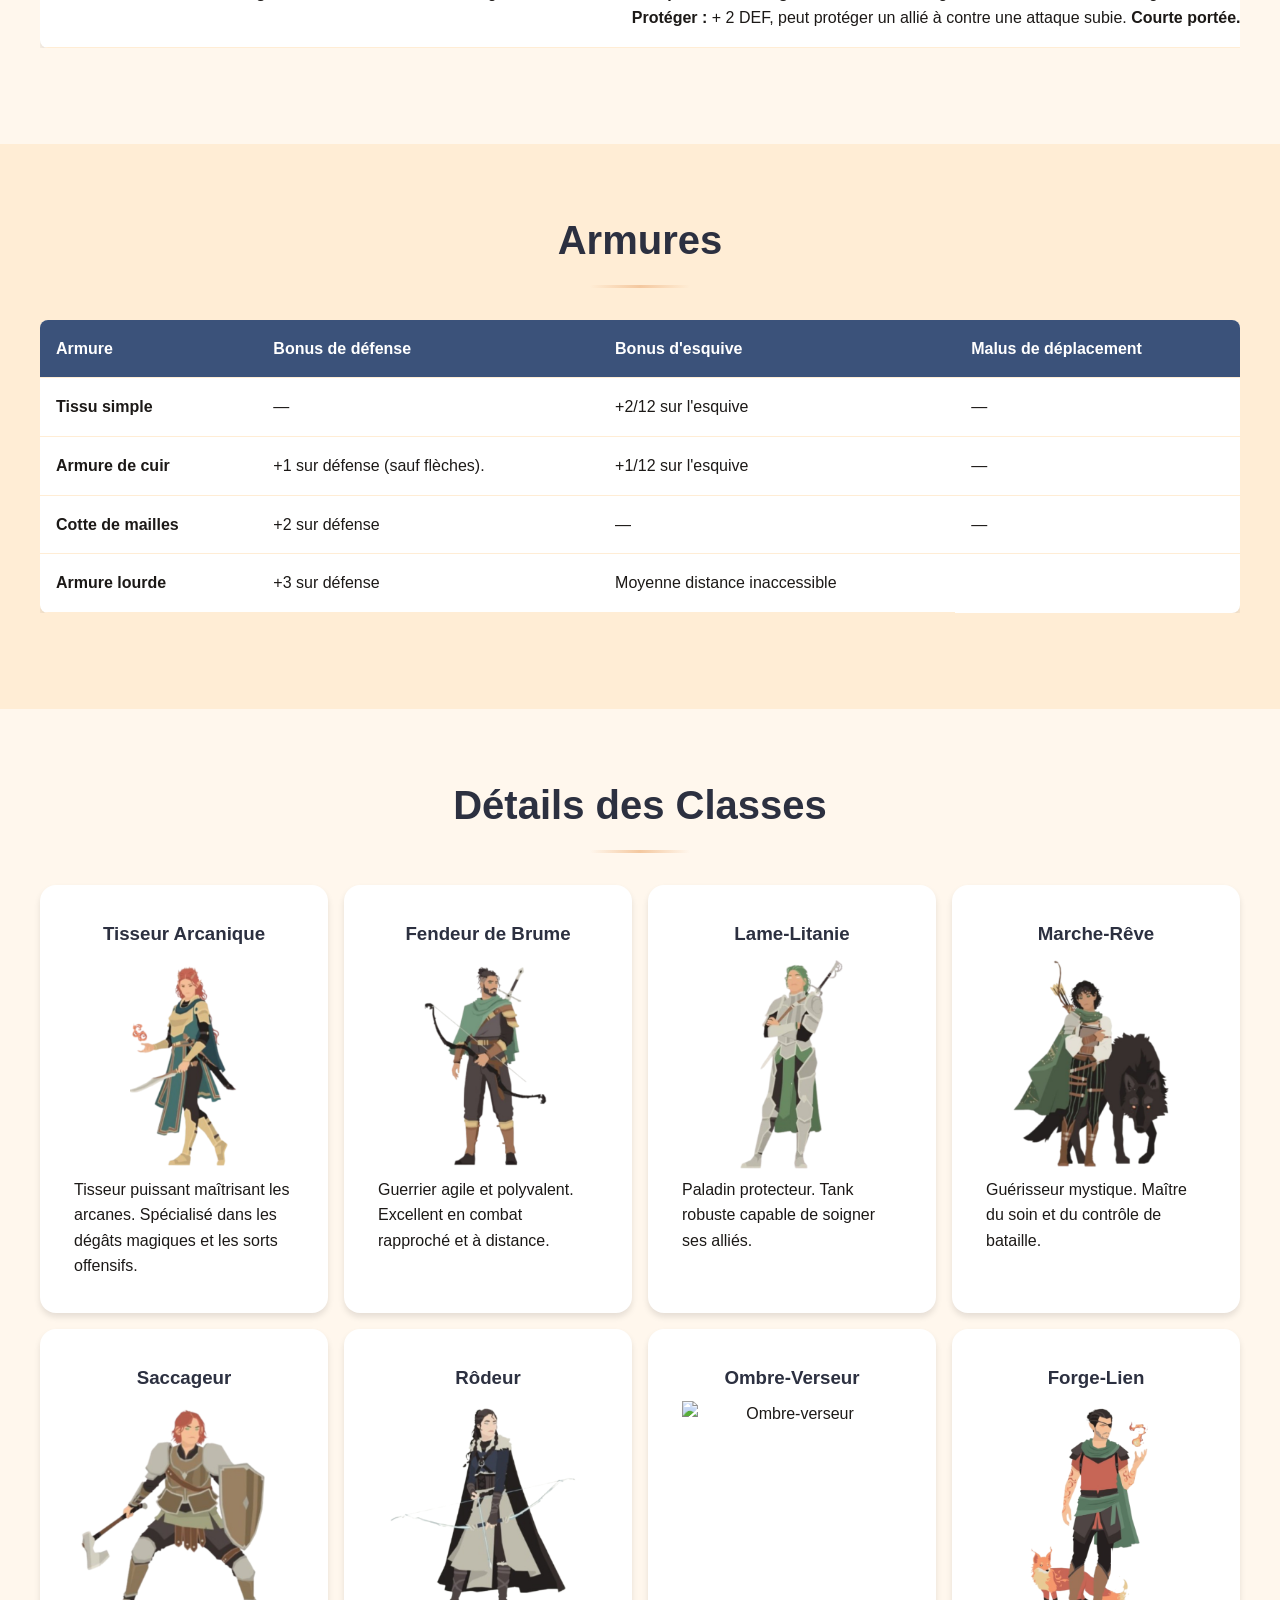
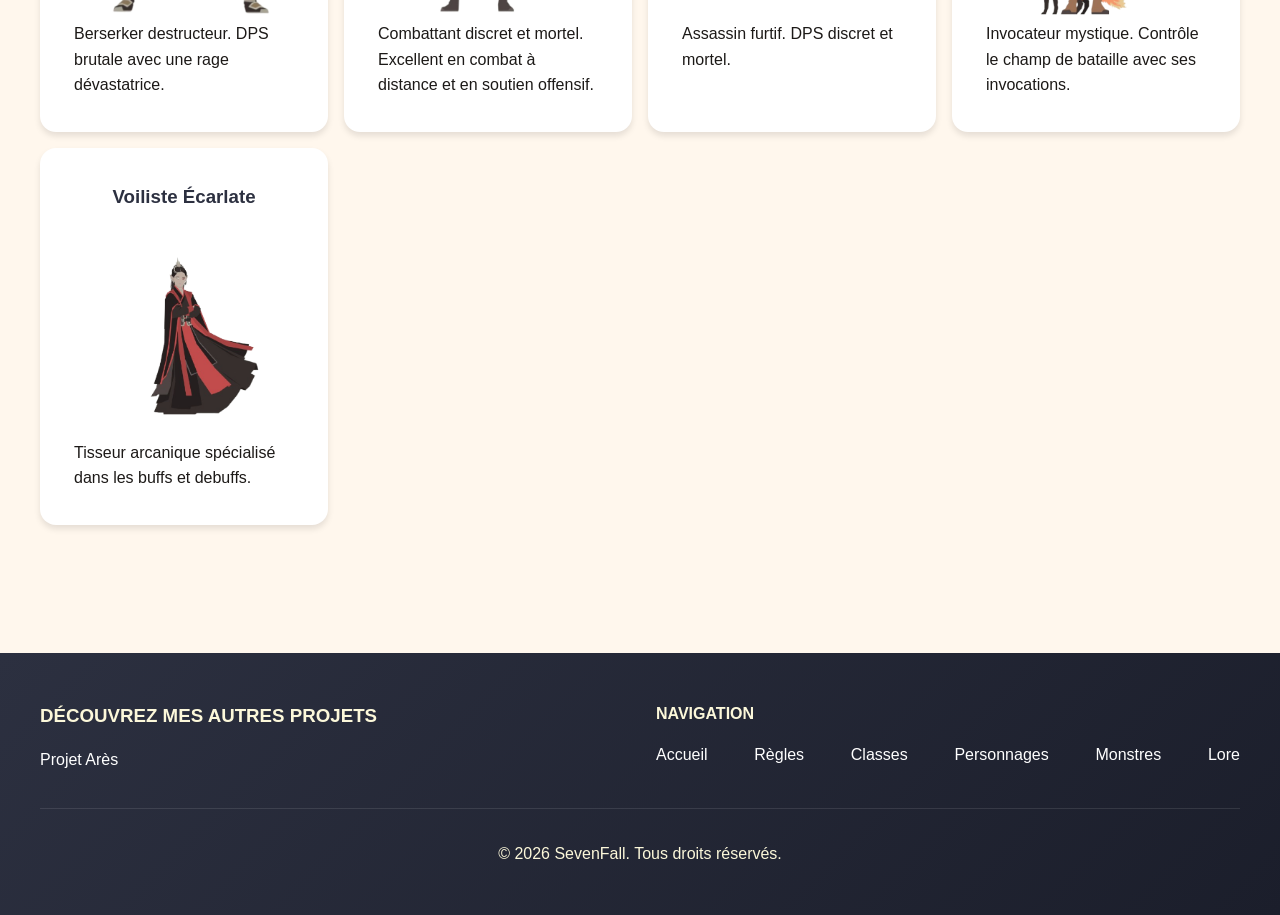
==== commit 7a68e2e9: "Update Invocations sheets + add one new spell" ====
--- a/classes.html
+++ b/classes.html
@@ -132,7 +132,8 @@
                             </td>
                             <td>1d4 + 10</td>
                             <td>+0</td>
-                            <td>Serpes, Dagues, Invocations (3 maximum, bonus d'INT sur les compétences des invocations)</td>
+                            <td>Serpes, Dagues, Invocations (3 maximum, bonus d'INT sur les compétences des invocations)
+                            </td>
                             <td>Tissu</td>
                             <td>Invocateur / soutien</td>
                         </tr>
@@ -232,7 +233,7 @@
                             <td><strong>Fléau</strong></td>
                             <td>1</td>
                             <td>1d6</td>
-                            <td>+1 dégât</td>
+                            <td>+2 dégât</td>
                             <td><strong>CaC</strong></td>
                         </tr>
                         <tr>
@@ -444,6 +445,15 @@
                         </tr>
                         <tr>
                             <td class="align-center">1</td>
+                            <td><strong>Bénédiction</strong></td>
+                            <td>—</td>
+                            <td>—</td>
+                            <td>Enlève tous les statuts négatifs temporaires sur soi et à un allié.</td>
+                            <td><strong>CaC</strong>, <strong>courte</strong> et <strong>moyenne</strong> portée</td>
+                            <td class="align-center">3 tours</td>
+                        </tr>
+                        <tr>
+                            <td class="align-center">1</td>
                             <td><strong>Gel</strong></td>
                             <td>1 dégât</td>
                             <td>—</td>
@@ -555,9 +565,12 @@
                         <tr>
                             <td><strong>Marche ombre</strong></td>
                             <td>
-                                Si le joueur est à Moyenne portée ou plus d'une cible, il a gagne le statut <strong>marche ombre</strong>. 
-                                <br>Sous ce statut : ses attaques infligent <strong>1,5 fois</strong> (arrondi au supérieur) de dégâts de plus. 
-                                <br>Sans ce statut : ses attaques infligent <strong>1/4</strong> (arrondi à l'inférieur) de dégâts de moins. 
+                                Si le joueur est à Moyenne portée ou plus d'une cible, il a gagne le statut
+                                <strong>marche ombre</strong>.
+                                <br>Sous ce statut : ses attaques infligent <strong>1,5 fois</strong> (arrondi au
+                                supérieur) de dégâts de plus.
+                                <br>Sans ce statut : ses attaques infligent <strong>1/4</strong> (arrondi à l'inférieur)
+                                de dégâts de moins.
                                 <br>N'importe quelle attaque subie lui enlève le statut <strong>marche ombre</strong>.
                                 <div class="guide-note">
                                     <i>Compétence obligatoire pour la classe Ombre-verseur.</i>.
@@ -593,7 +606,8 @@
                                 <br> <i>Exemple :</i> Si l'ennemi a une Intelligence Combative de <strong>2</strong>, il
                                 faudra faire <strong>4</strong> pour le provoquer.
                                 <div class="guide-note">
-                                    <i>Uniquement utilisable par la classe Lame-Litanie, Fendeur de Brume et Saccageur.</i>.
+                                    <i>Uniquement utilisable par la classe Lame-Litanie, Fendeur de Brume et
+                                        Saccageur.</i>.
                                 </div>
                             </td>
                         </tr>
@@ -633,6 +647,7 @@
                             <th>Invocation</th>
                             <th>PV</th>
                             <th>Dégâts</th>
+                            <th>Portée</th>
                             <th>Effet / Compétences</th>
                             <th>Cooldown (invocation)</th>
                             <th>Cooldown (compétence)</th>
@@ -644,9 +659,9 @@
                             <td><strong>Corbeau brumeux</strong></td>
                             <td>3</td>
                             <td>1d4 + 1 dégâts</td>
-                            <td>Compétence : L'oiseau plonge sur une cible à portée et fait 2 dégâts + 1d6 mais meurs
-                                sur
-                                le coup</td>
+                            <td>CaC</td>
+                            <td><strong>Compétence : Explosion.</strong> L'oiseau plonge sur une cible à portée et fait
+                                2 dégâts + 1d6 mais meurs sur le coup. <strong>Moyenne portée.</strong></td>
                             <td>1 tours</td>
                             <td>3 tours</td>
                         </tr>
@@ -655,8 +670,10 @@
                             <td><strong>Chauve-souris spectrale</strong></td>
                             <td>2</td>
                             <td>1d4</td>
-                            <td>Compétence : La chauve-souris vole 2 points de vie à une cible et les distribue à un
-                                allié à Moyenne portée. <br> <b>2 tours de récupération.</b>
+                            <td>Courte</td>
+                            <td><strong>Compétence : Drainage de vie.</strong> La chauve-souris vole 2 points de vie à
+                                une cible et les distribue à un
+                                allié. <strong>Moyenne portée.</strong>
                             </td>
                             <td>2 tours</td>
                             <td>2 tours</td>
@@ -666,7 +683,9 @@
                             <td><strong>Coyote de feu</strong></td>
                             <td>6</td>
                             <td>1d6 + 1d6</td>
-                            <td>Lorsque le Coyote est attaqué, il peut esquiver : Lancer 1d6, esquive sur 5 ou 6</td>
+                            <td>CaC</td>
+                            <td><strong>Compétence : Esquive.</strong> Lorsque le Coyote est attaqué, il peut esquiver :
+                                Lancer 1d12, esquive sur 9, 10, 11 ou 12</td>
                             <td>5 tours</td>
                             <td>—</td>
                         </tr>
@@ -675,9 +694,8 @@
                             <td><strong>Cerf sylvestre</strong></td>
                             <td>12</td>
                             <td>—</td>
-                            <td>Compétence : Spores de soin. Soin collectif à une cible à Moyenne portée : 1d4 + 2 soins
-                                dans un rayon
-                                Moyenne portée</td>
+                            <td>—</td>
+                            <td><strong>Compétence : Spores de soin.</strong> Soin collectif 1d4 + 2 soins <strong>Moyenne portée.</strong></td>
                             <td>5 tours</td>
                             <td>—</td>
                         </tr>
@@ -686,11 +704,13 @@
                             <td><strong>Taupe vénéneuse</strong></td>
                             <td>4</td>
                             <td>1d4 + 1 dégâts</td>
-                            <td>Compétence : Empoisonnement. Applique le statut temporaire <strong>empoisonné</strong>
+                            <td>CaC</td>
+                            <td><strong>Compétence : Empoisonnement.</strong> Applique le statut temporaire
+                                <strong>empoisonné</strong>
                                 une cible à Courte
                                 portée. <br> La cible,au début de son tour, doit lancer 1d20 + Modificateur de Vaillance
                                 et faire 15 ou + pour résister au poison prendant
-                                3 tours. <br> Si elle rate, elle prend 2 dégâts de poison.</td>
+                                3 tours. <br> Si elle rate, elle prend 2 dégâts de poison. <strong>Corps à corps.</strong></td>
                             <td>3 tours</td>
                             <td>3 tours</td>
                         </tr>
@@ -699,8 +719,10 @@
                             <td><strong>Aigle de feu</strong></td>
                             <td>10</td>
                             <td>1d6 + 4 dégâts</td>
-                            <td>Compétence : Souffle de feu. L'aigle remue ses ailes et fait 1d6 + 4 dégâts de feu aux
-                                cibles à Moyenne portée devant lui.</td>
+                            <td>CaC</td>
+                            <td><strong>Compétence : Souffle de feu.</strong> L'aigle remue ses ailes et fait 1d6 + 4
+                                dégâts de feu aux
+                                cibles devant lui (peut toucher les alliés). <strong>Moyenne portée.</strong></td>
                             <td>4 tours</td>
                             <td>3 tours</td>
                         </tr>
@@ -709,9 +731,9 @@
                             <td><strong>Rhinocéros de glace</strong></td>
                             <td>16</td>
                             <td>1d6 + 1 dégât</td>
-                            <td>Compétence : Charge. Le rhinocéros charge une cible à Courte portée et fait 1d6 + 4
-                                dégâts.
-                                <br>+ 2 DEF, peut protéger un allié à Courte portée contre une attaque subie.
+                            <td>CaC</td>
+                            <td><strong>Compétence : Charge.</strong> Le rhinocéros charge une cible et fait 1d6 + 4 dégâts. <strong>Courte portée.</strong>
+                                <br><strong>Protéger :</strong> + 2 DEF, peut protéger un allié à contre une attaque subie. <strong>Courte portée.</strong>
                             </td>
                             <td>5 tours</td>
                             <td>4 tours</td>
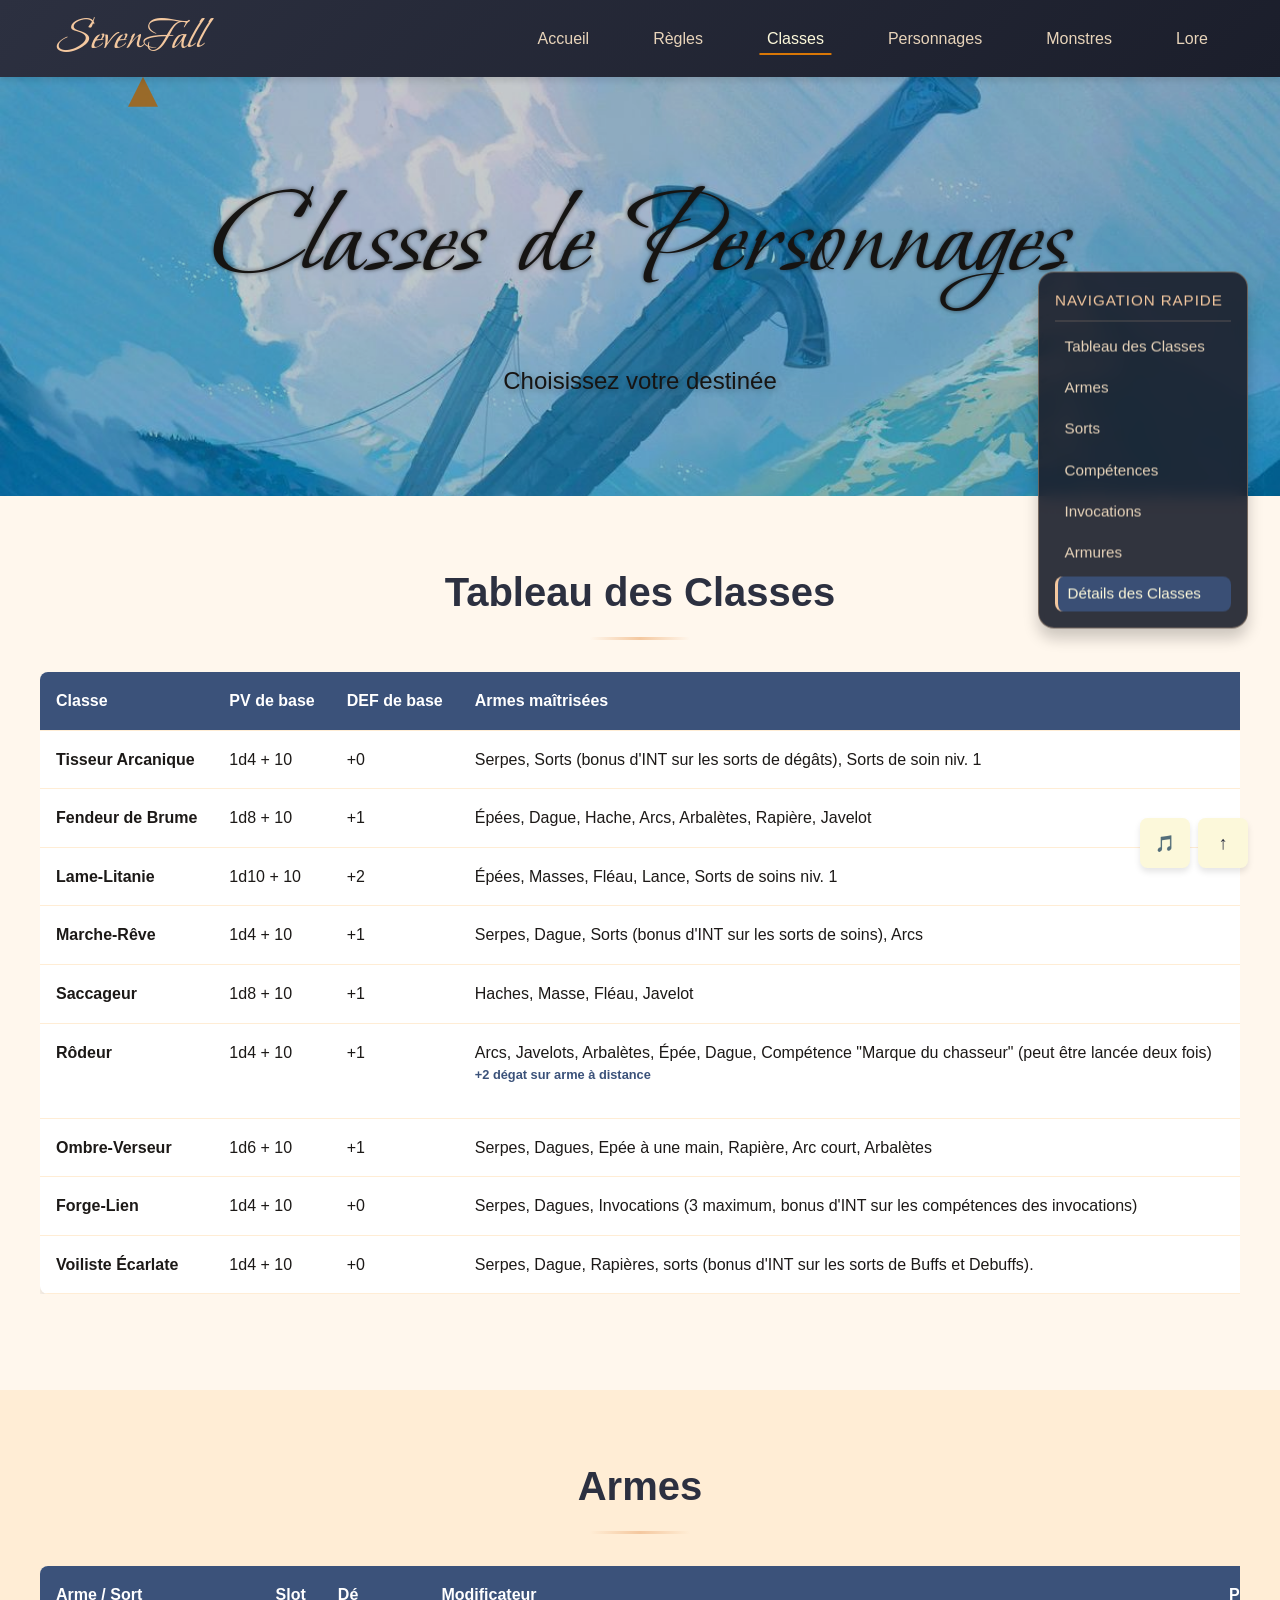
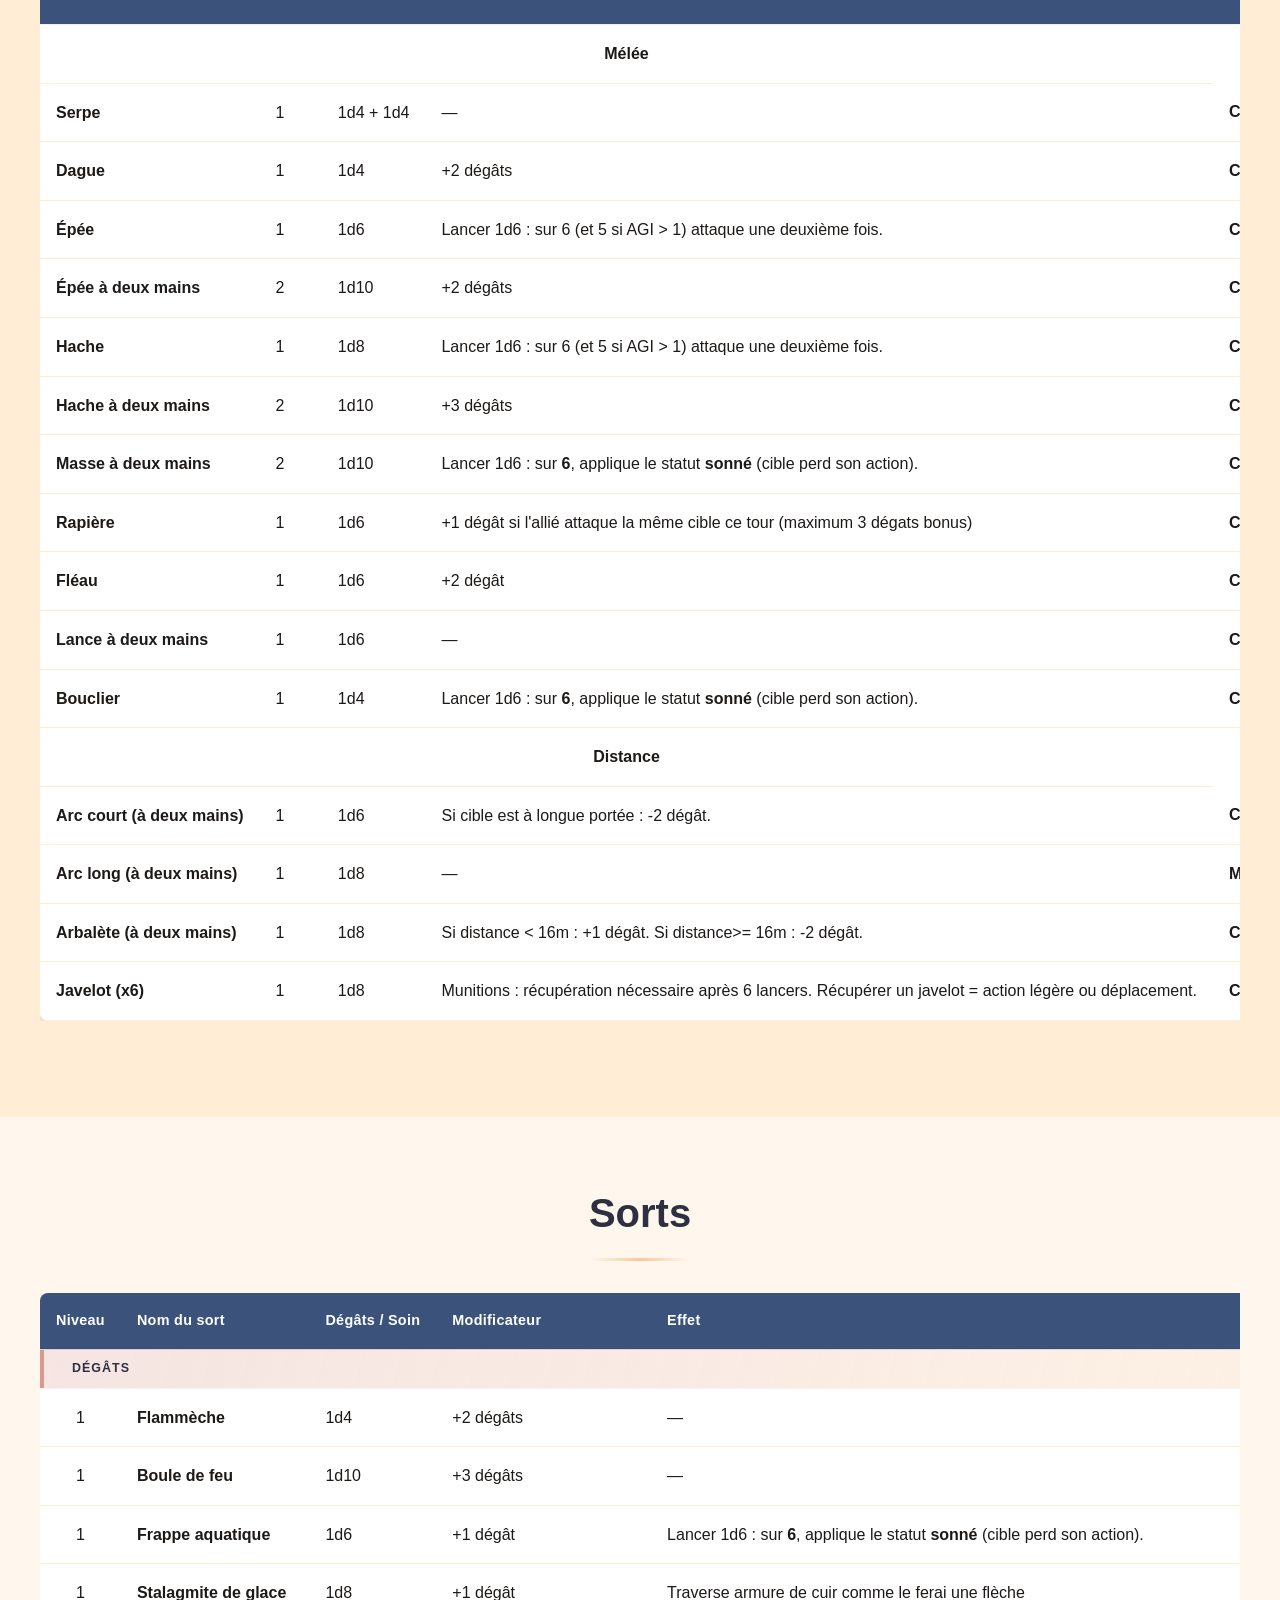
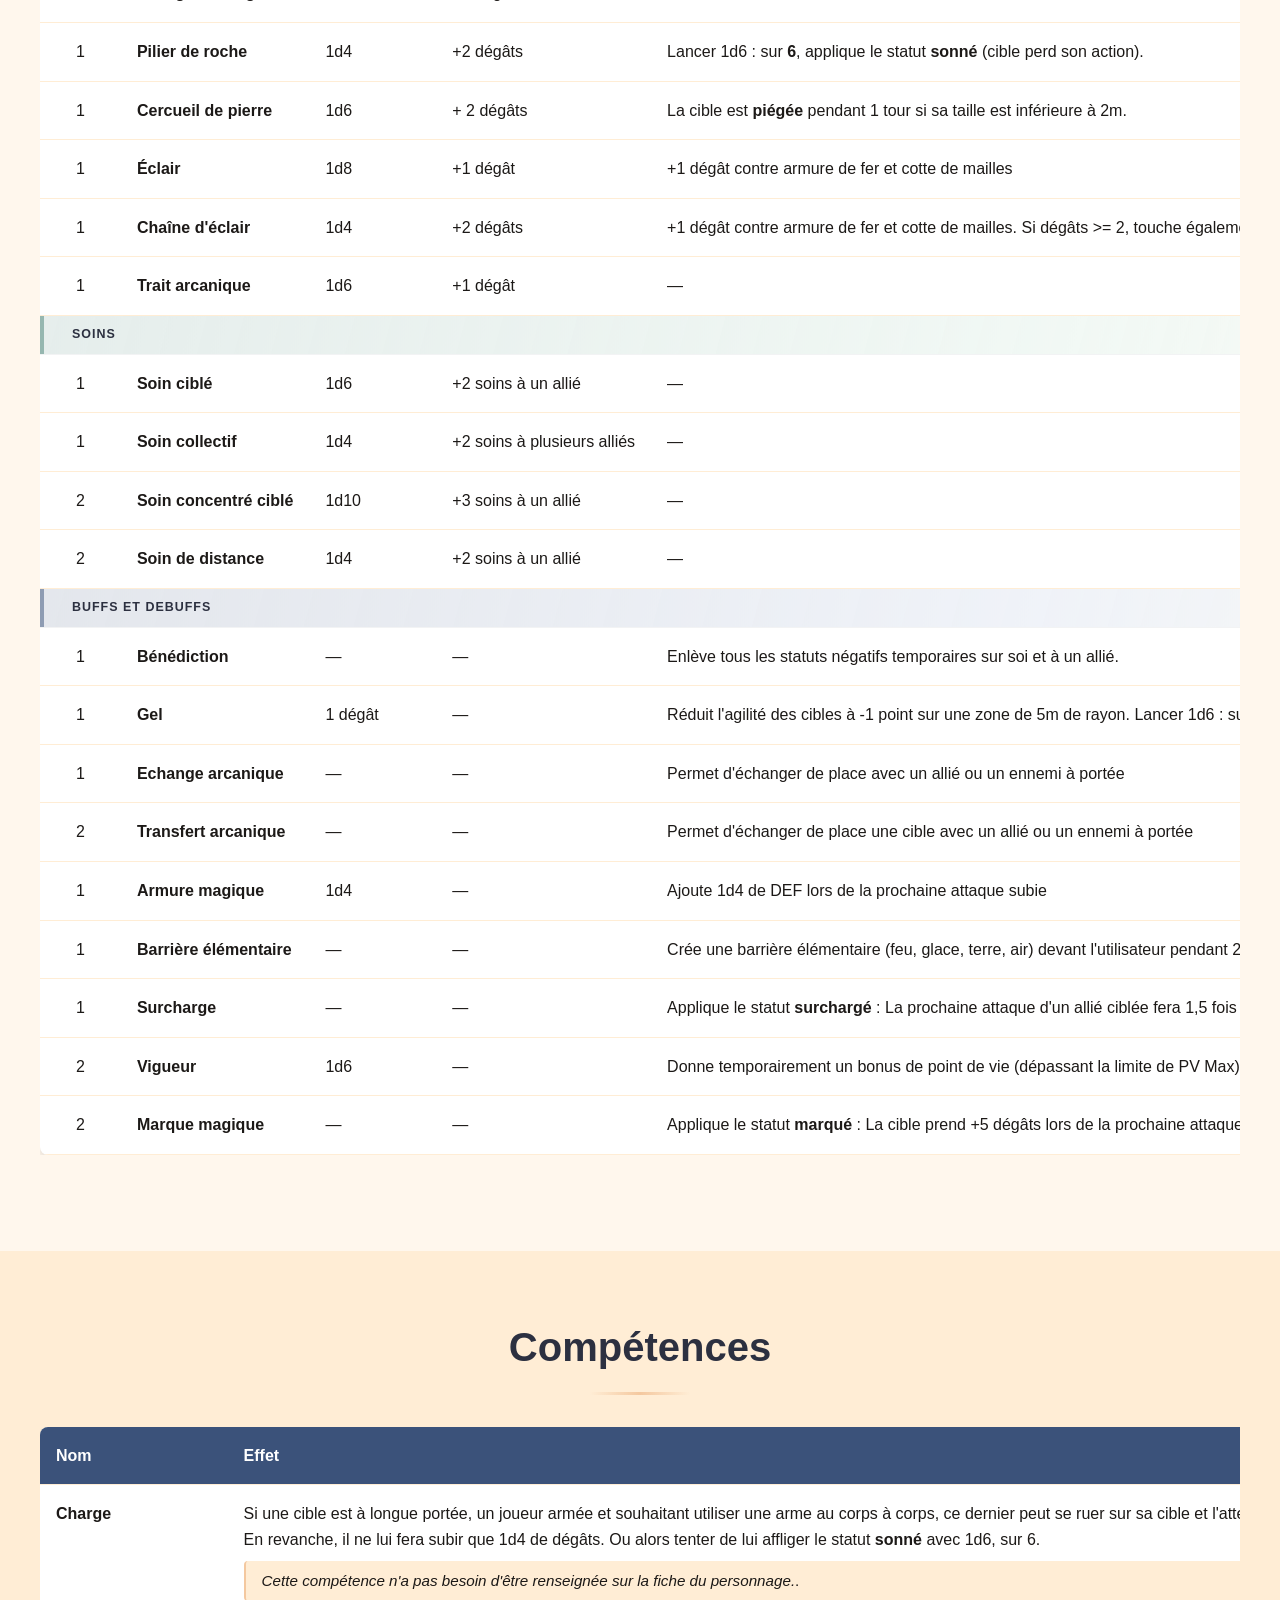
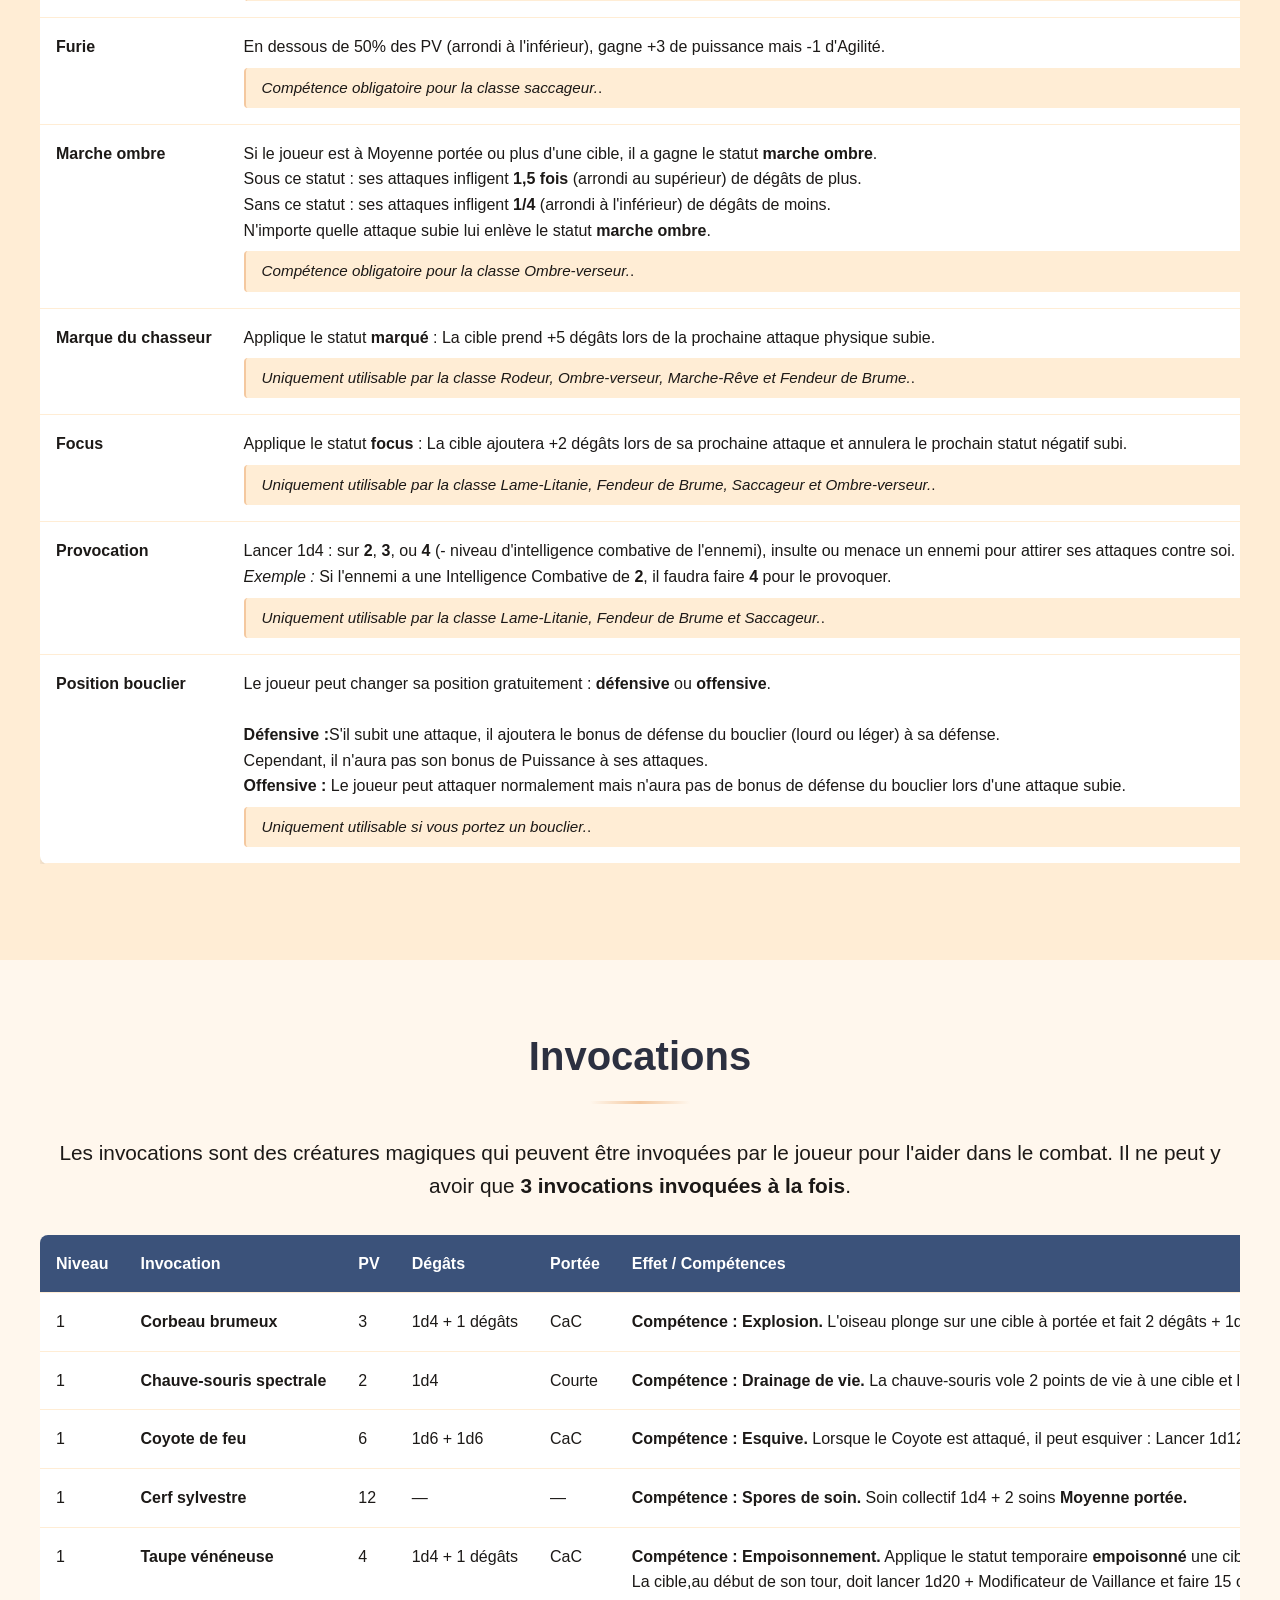
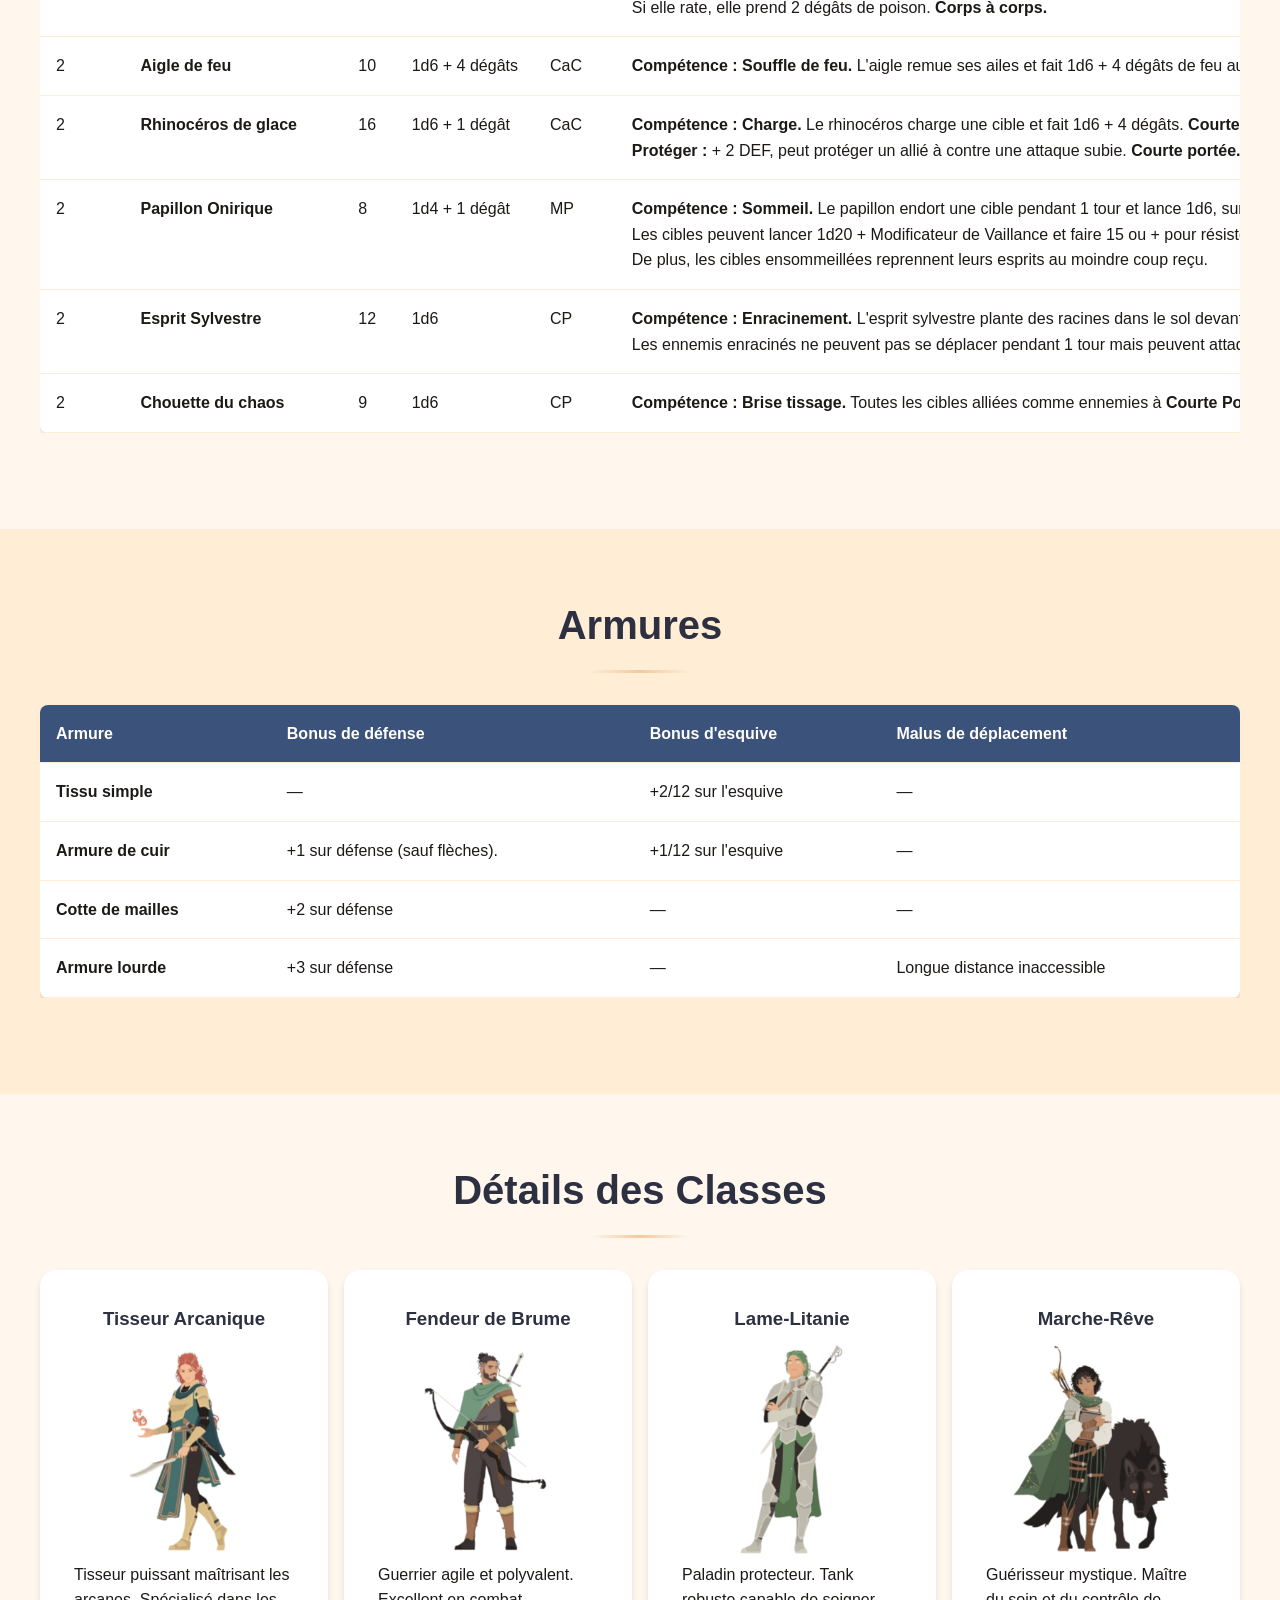
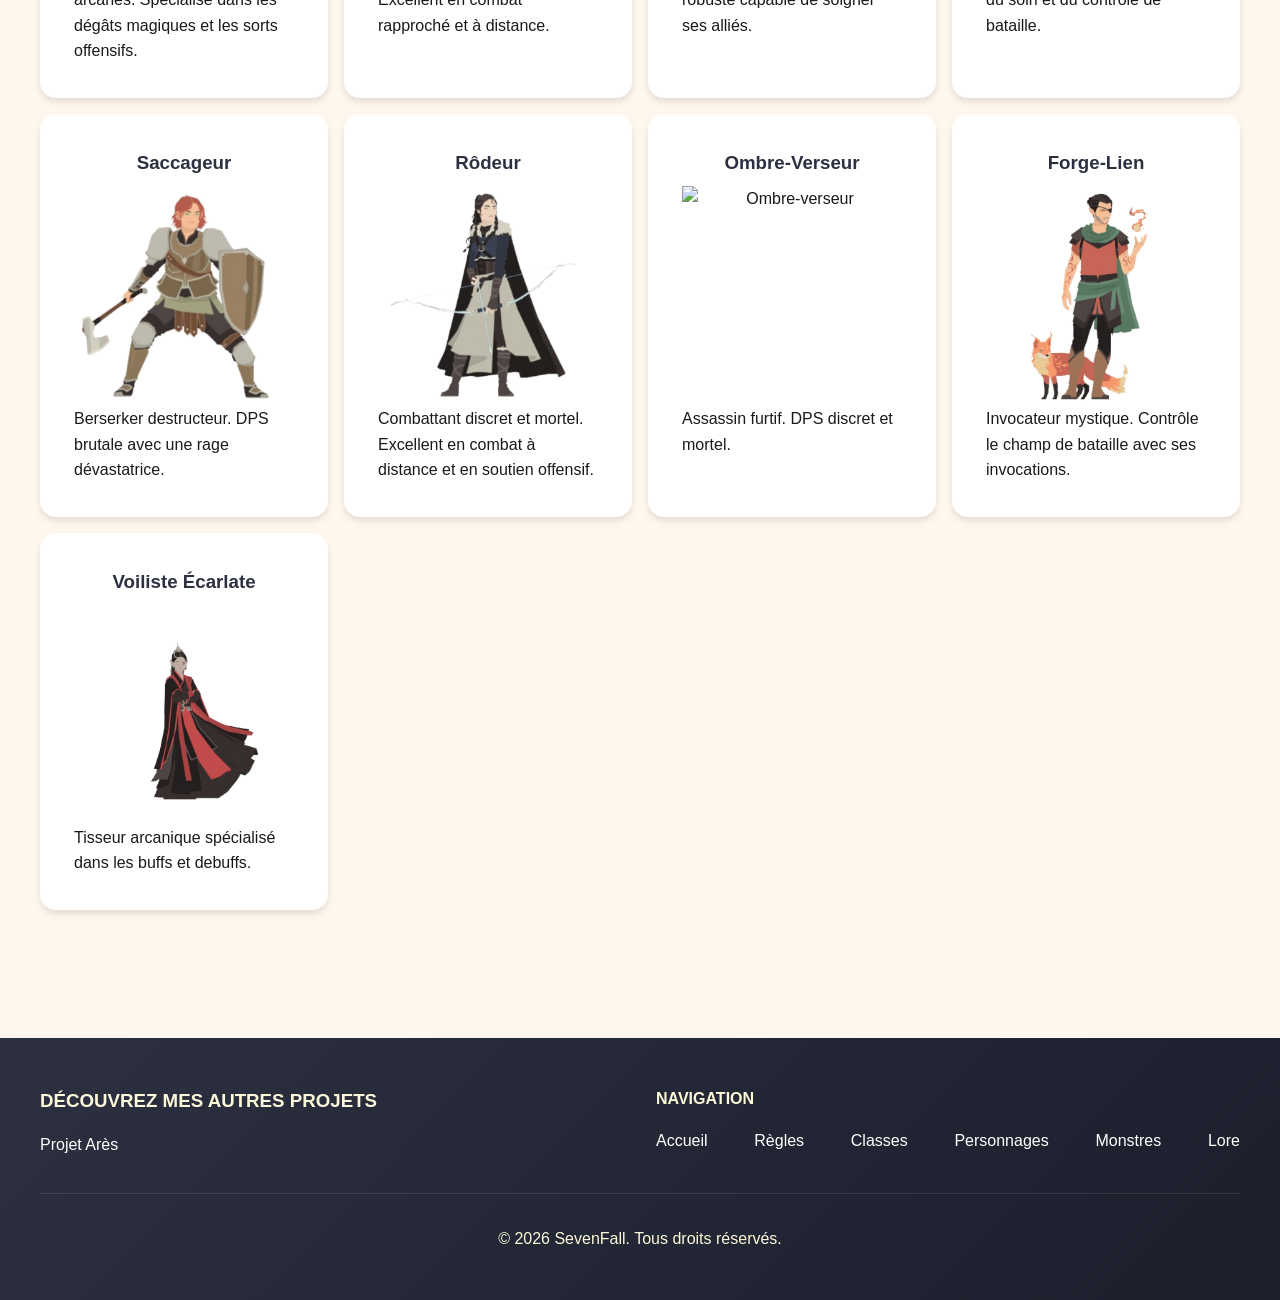
==== commit e1472471: "Add new abilities and spells for character classes, including 'Charge', 'Papillon Onirique', 'Esprit" ====
--- a/classes.html
+++ b/classes.html
@@ -554,6 +554,15 @@
                     </thead>
                     <tbody>
                         <tr>
+                            <td><strong>Charge</strong></td>
+                            <td>Si une cible est à longue portée, un joueur armée et souhaitant utiliser une arme au corps à corps, ce dernier peut se ruer sur sa cible et l'atteindre.
+                                <br> En revanche, il ne lui fera subir que 1d4 de dégâts. Ou alors tenter de lui affliger le statut <strong>sonné</strong> avec 1d6, sur 6.
+                                <div class="guide-note">
+                                    <i>Cette compétence n'a pas besoin d'être renseignée sur la fiche du personnage.</i>.
+                                </div>
+                            </td>
+                        </tr>
+                        <tr>
                             <td><strong>Furie</strong></td>
                             <td>En dessous de 50% des PV (arrondi à l'inférieur), gagne +3 de puissance mais -1
                                 d'Agilité.
@@ -591,7 +600,7 @@
                         <tr>
                             <td><strong>Focus</strong></td>
                             <td>Applique le statut <strong>focus</strong> : La cible ajoutera +2 dégâts lors de sa
-                                prochaine attaque.
+                                prochaine attaque et annulera le prochain statut négatif subi.
                                 <div class="guide-note">
                                     <i>Uniquement utilisable par la classe Lame-Litanie, Fendeur de Brume, Saccageur et
                                         Ombre-verseur.</i>.
@@ -738,6 +747,39 @@
                             <td>5 tours</td>
                             <td>4 tours</td>
                         </tr>
+                        <tr>
+                            <td>2</td>
+                            <td><strong>Papillon Onirique</strong></td>
+                            <td>8</td>
+                            <td>1d4 + 1 dégât</td>
+                            <td>MP</td>
+                            <td><strong>Compétence : Sommeil.</strong> Le papillon endort une cible pendant 1 tour et lance 1d6, sur 5 ou 6 pour toucher une deuxième cible. <strong>Moyenne portée.</strong>
+                                <br> Les cibles peuvent lancer 1d20 + Modificateur de Vaillance et faire 15 ou + pour résister au sommeil. 
+                                <br> De plus, les cibles ensommeillées reprennent leurs esprits au moindre coup reçu.</td>
+                            <td>4 tours</td>
+                            <td>2 tours</td>
+                        </tr>
+                        <tr>
+                            <td>2</td>
+                            <td><strong>Esprit Sylvestre</strong></td>
+                            <td>12</td>
+                            <td>1d6</td>
+                            <td>CP</td>
+                            <td><strong>Compétence : Enracinement.</strong> L'esprit sylvestre plante des racines dans le sol devant lui et les fait ressortir de façon à enraciner des enemis dans une zone à rayon courte portée. <strong>Longue portée.</strong>
+                                <br>Les ennemis enracinés ne peuvent pas se déplacer pendant 1 tour mais peuvent attaquer les racines (5pv) pour se libérer.</td>
+                            <td>4 tours</td>
+                            <td>2 tours</td>
+                        </tr>
+                        <tr>
+                            <td>2</td>
+                            <td><strong>Chouette du chaos</strong></td>
+                            <td>9</td>
+                            <td>1d6</td>
+                            <td>CP</td>
+                            <td><strong>Compétence : Brise tissage.</strong> Toutes les cibles alliées comme ennemies à <strong>Courte Portée</strong> ne peuvent plus lancer de sorts. A son invocation, la chouette est invoquée, elle effectue un vol <strong>Moyenne portée</strong> obligatoire.
+                            <td>4 tours</td>
+                            <td>/</td>
+                        </tr>
                     </tbody>
                 </table>
             </div>
@@ -780,7 +822,8 @@
                         <tr>
                             <td><strong>Armure lourde</strong></td>
                             <td>+3 sur défense</td>
-                            <td>Moyenne distance inaccessible</td>
+                            <td>—</td>
+                            <td>Longue distance inaccessible</td>
                         </tr>
                     </tbody>
                 </table>
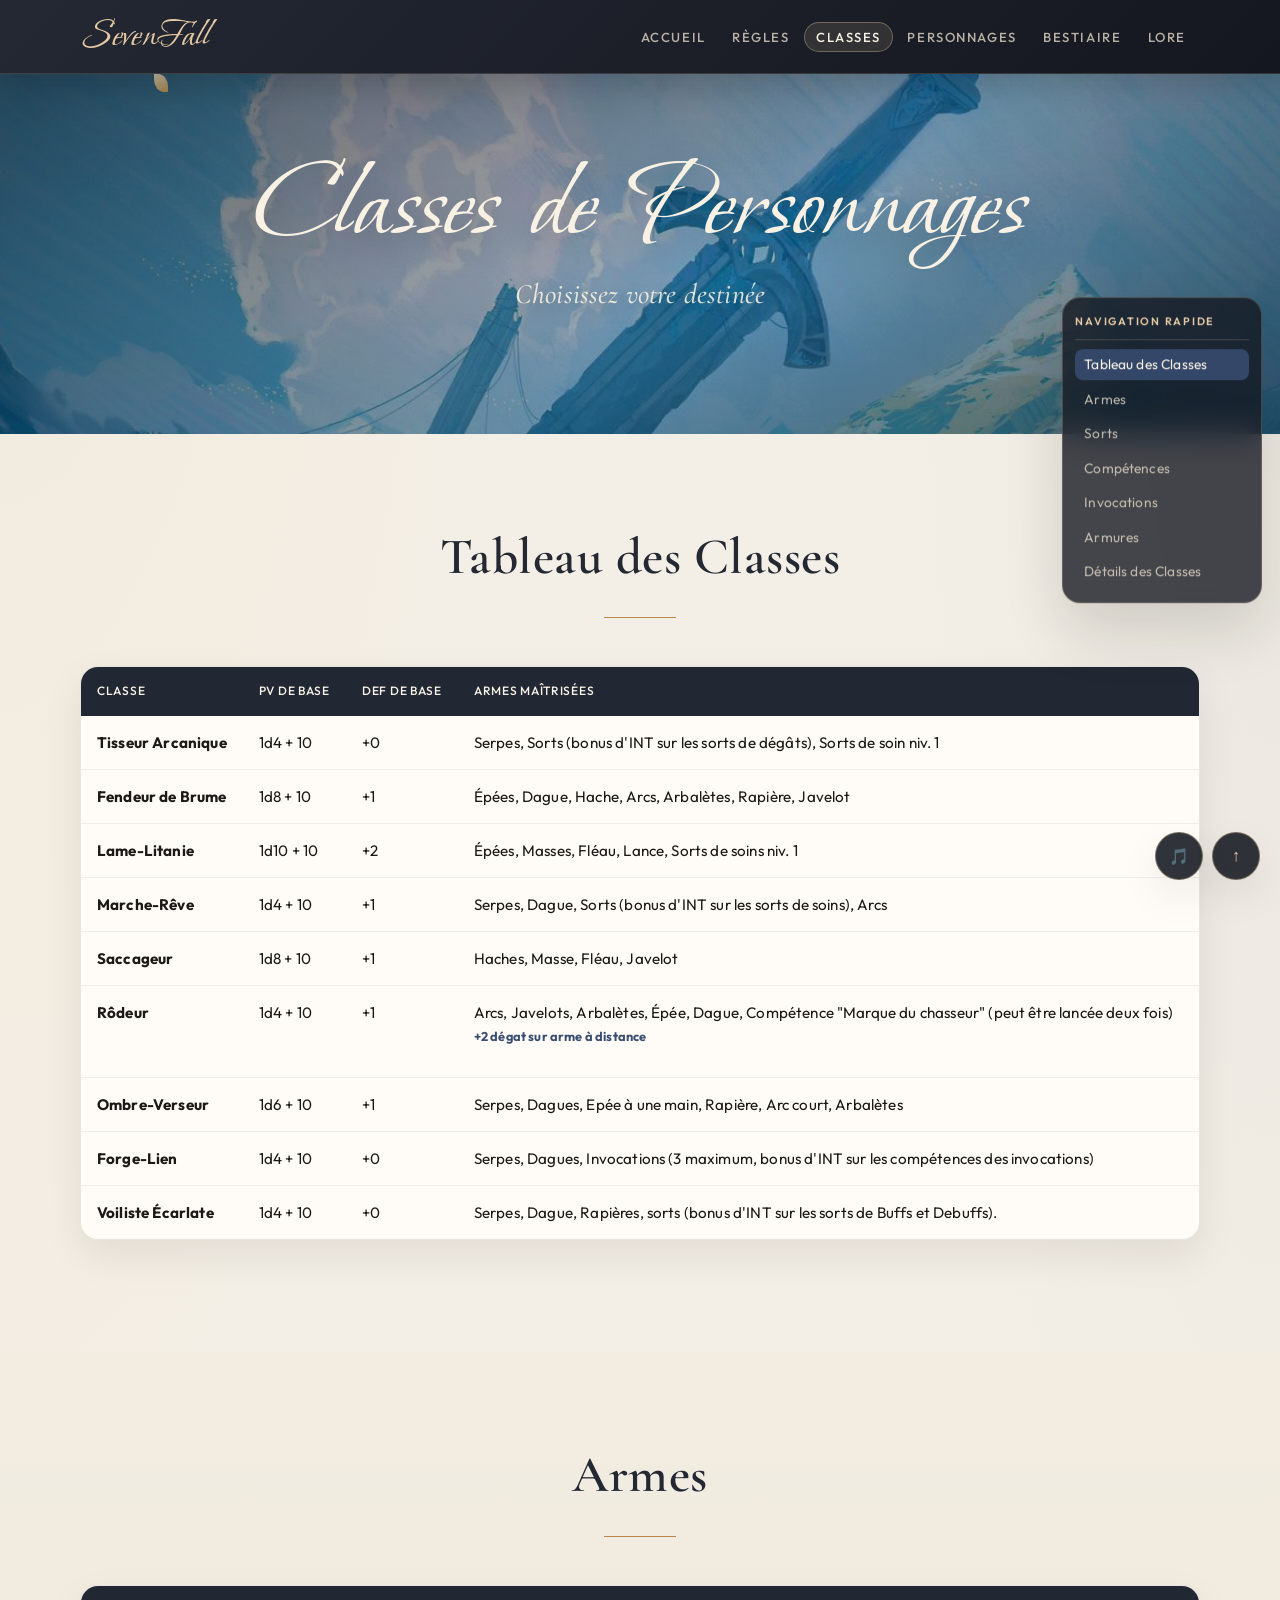
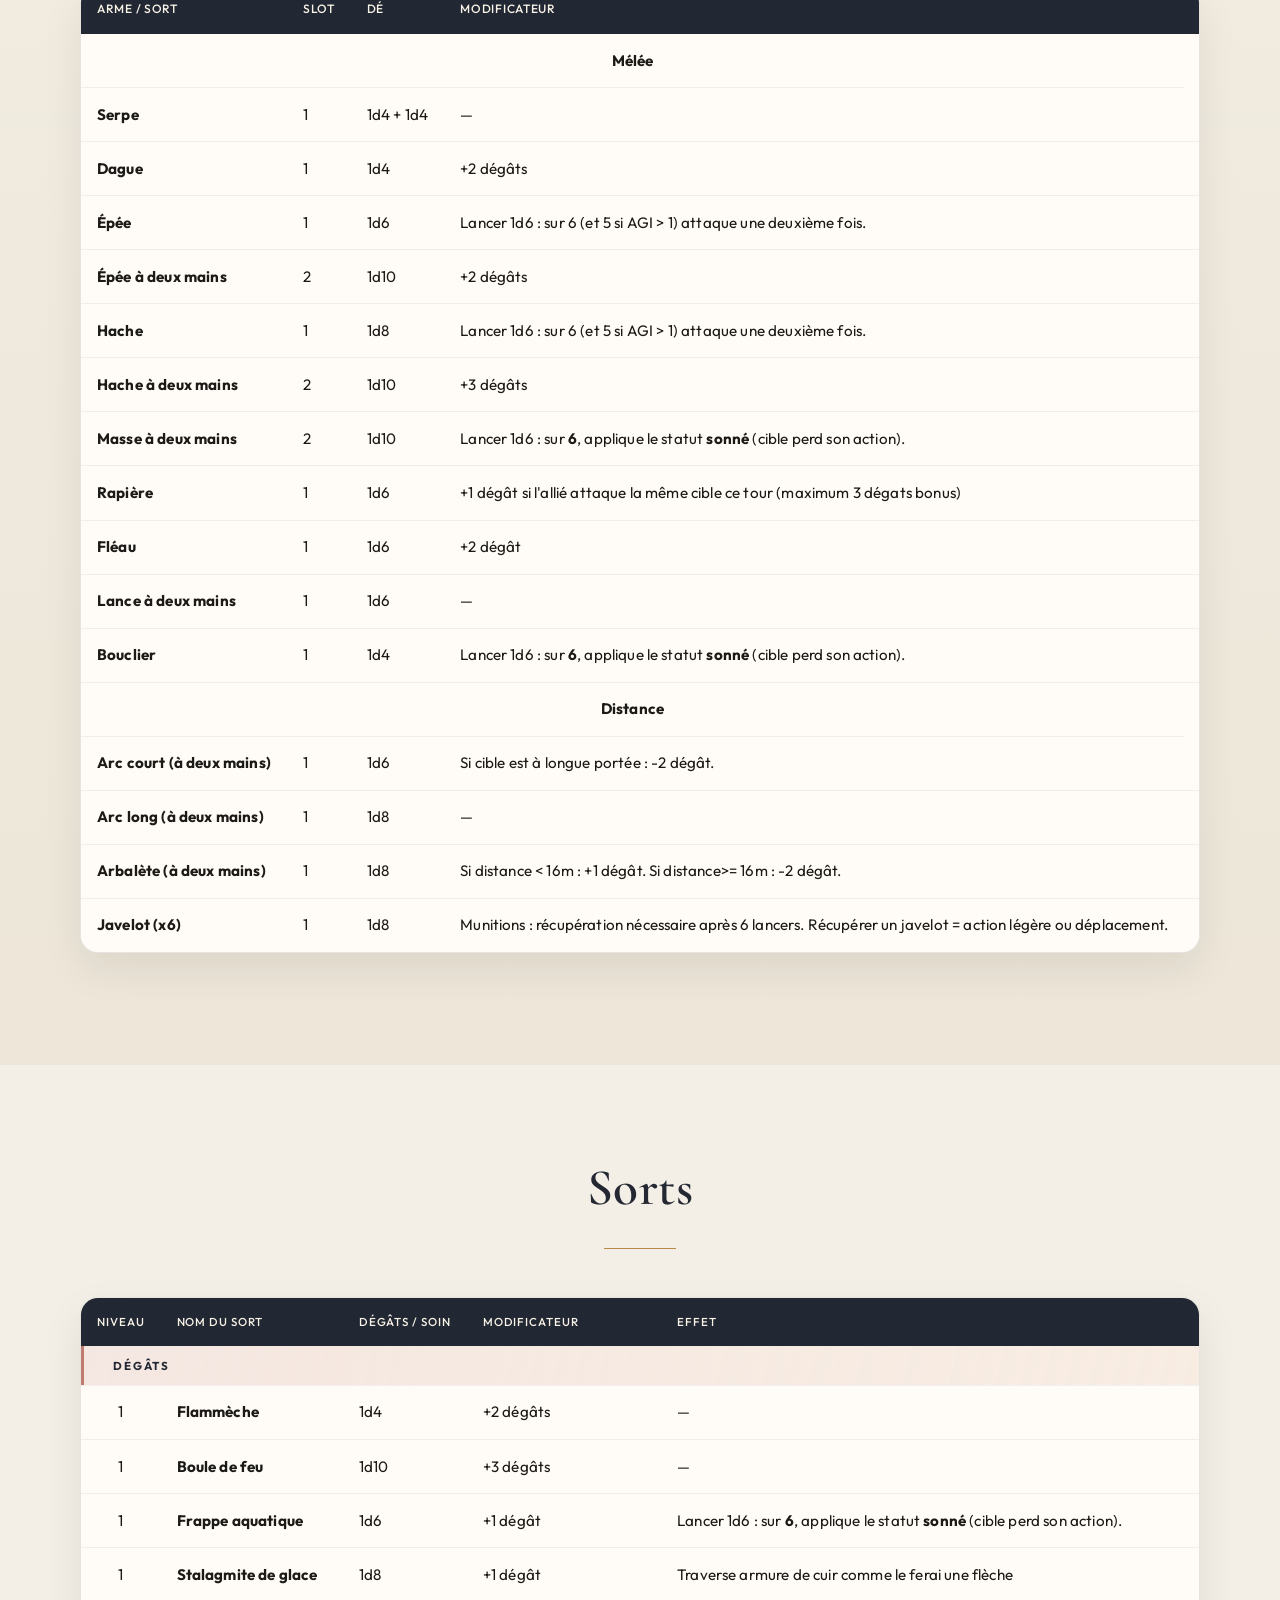
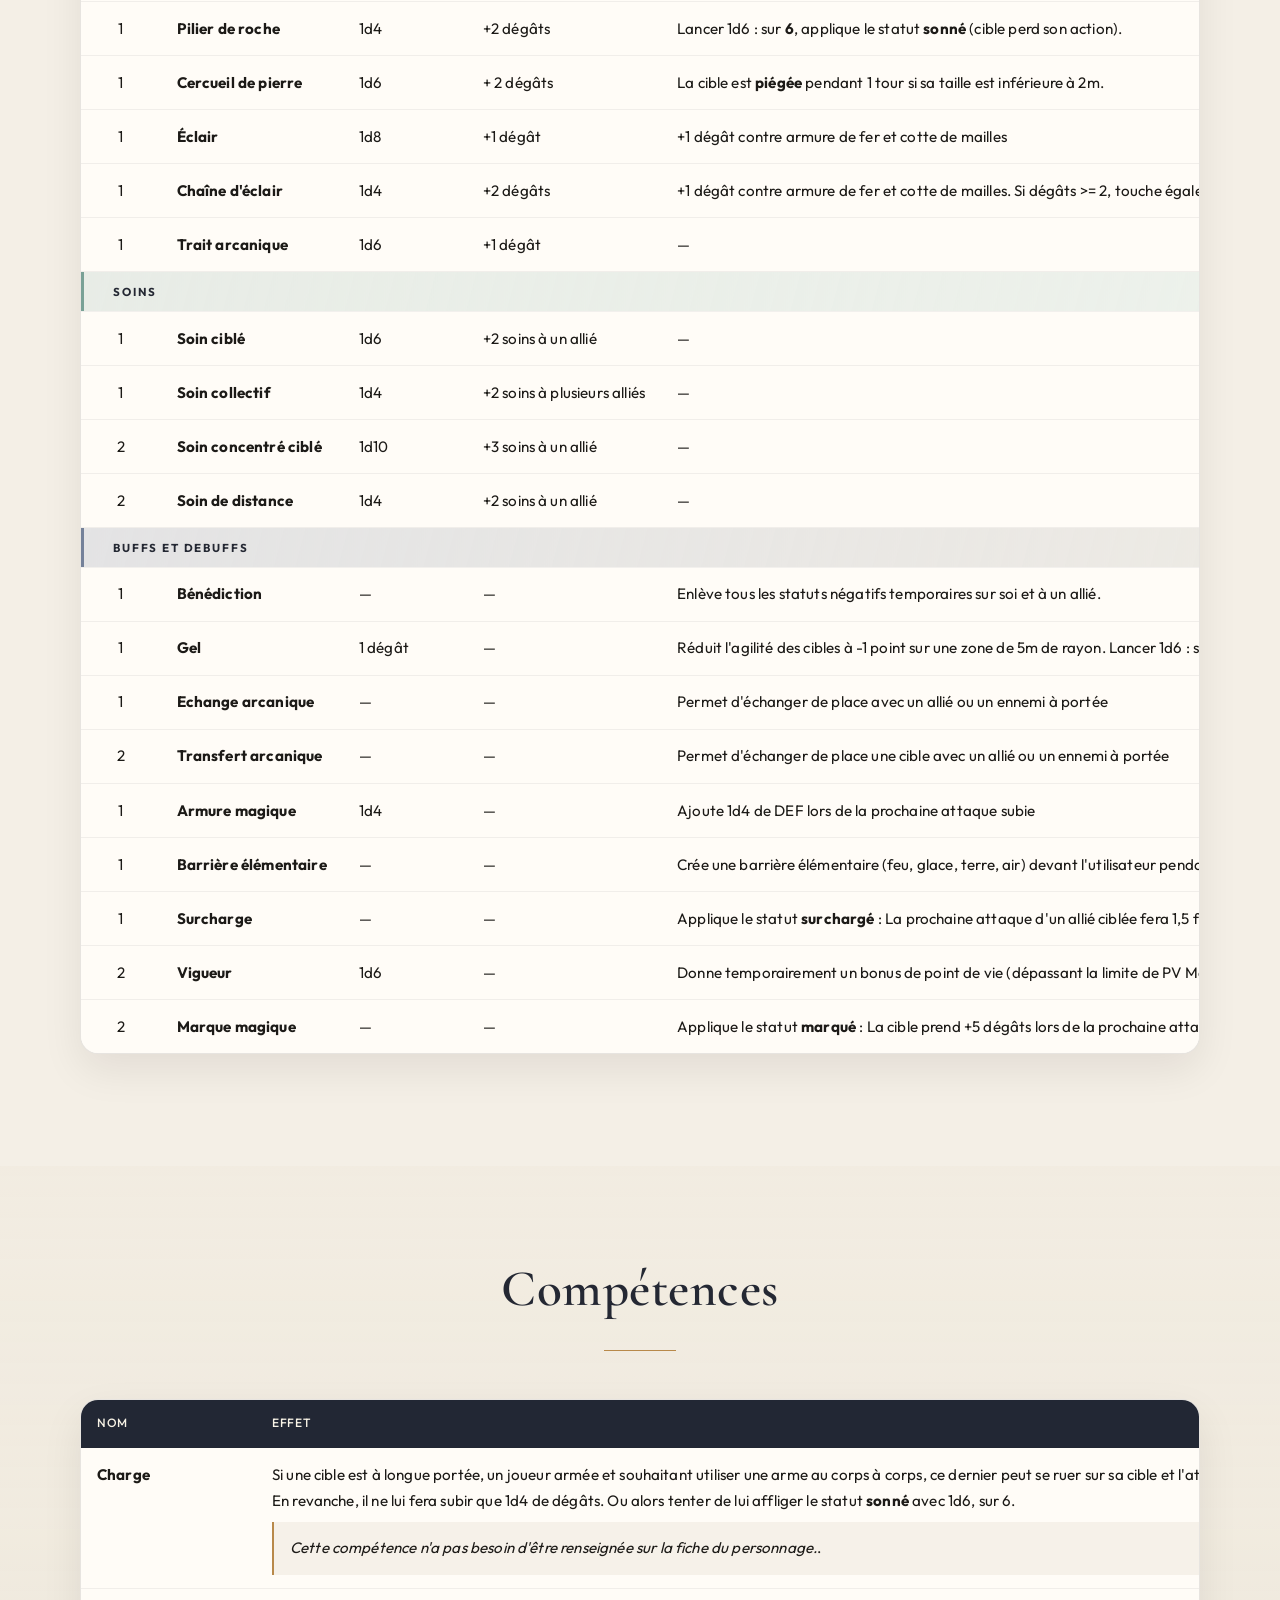
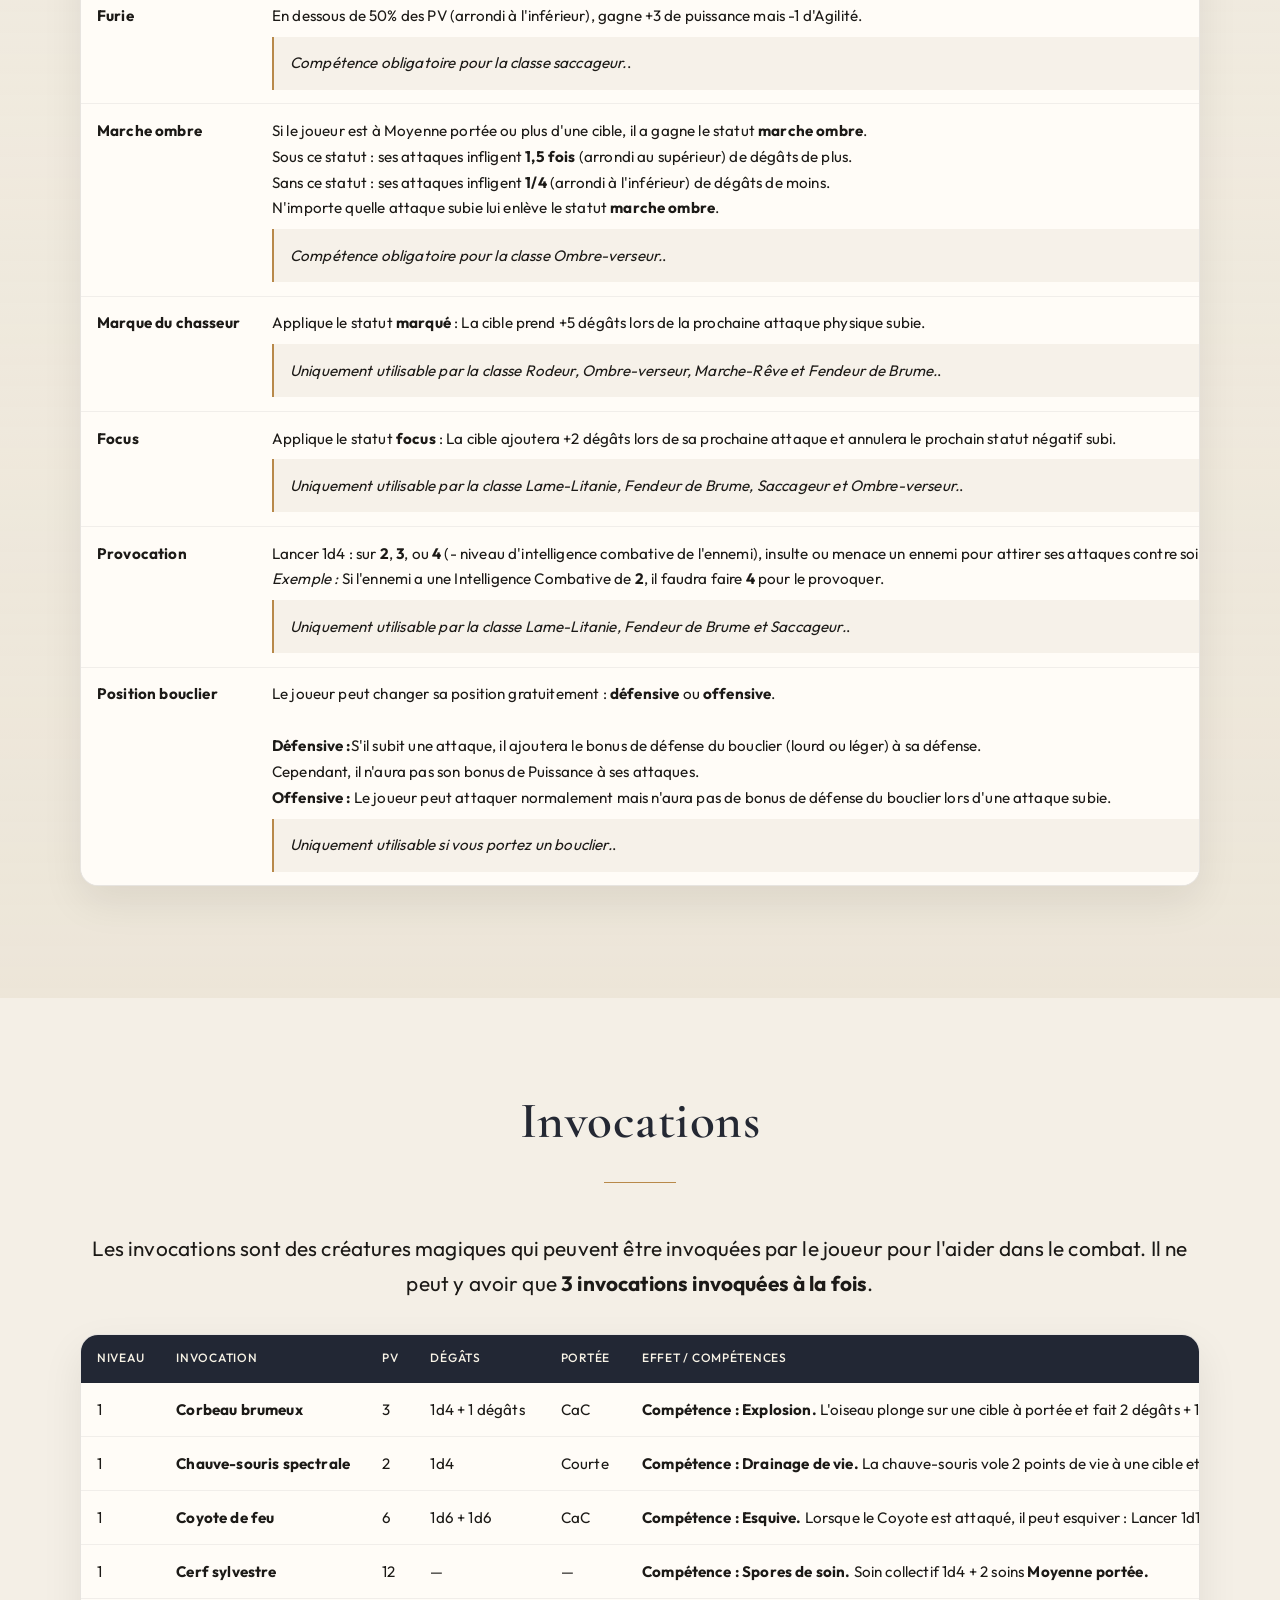
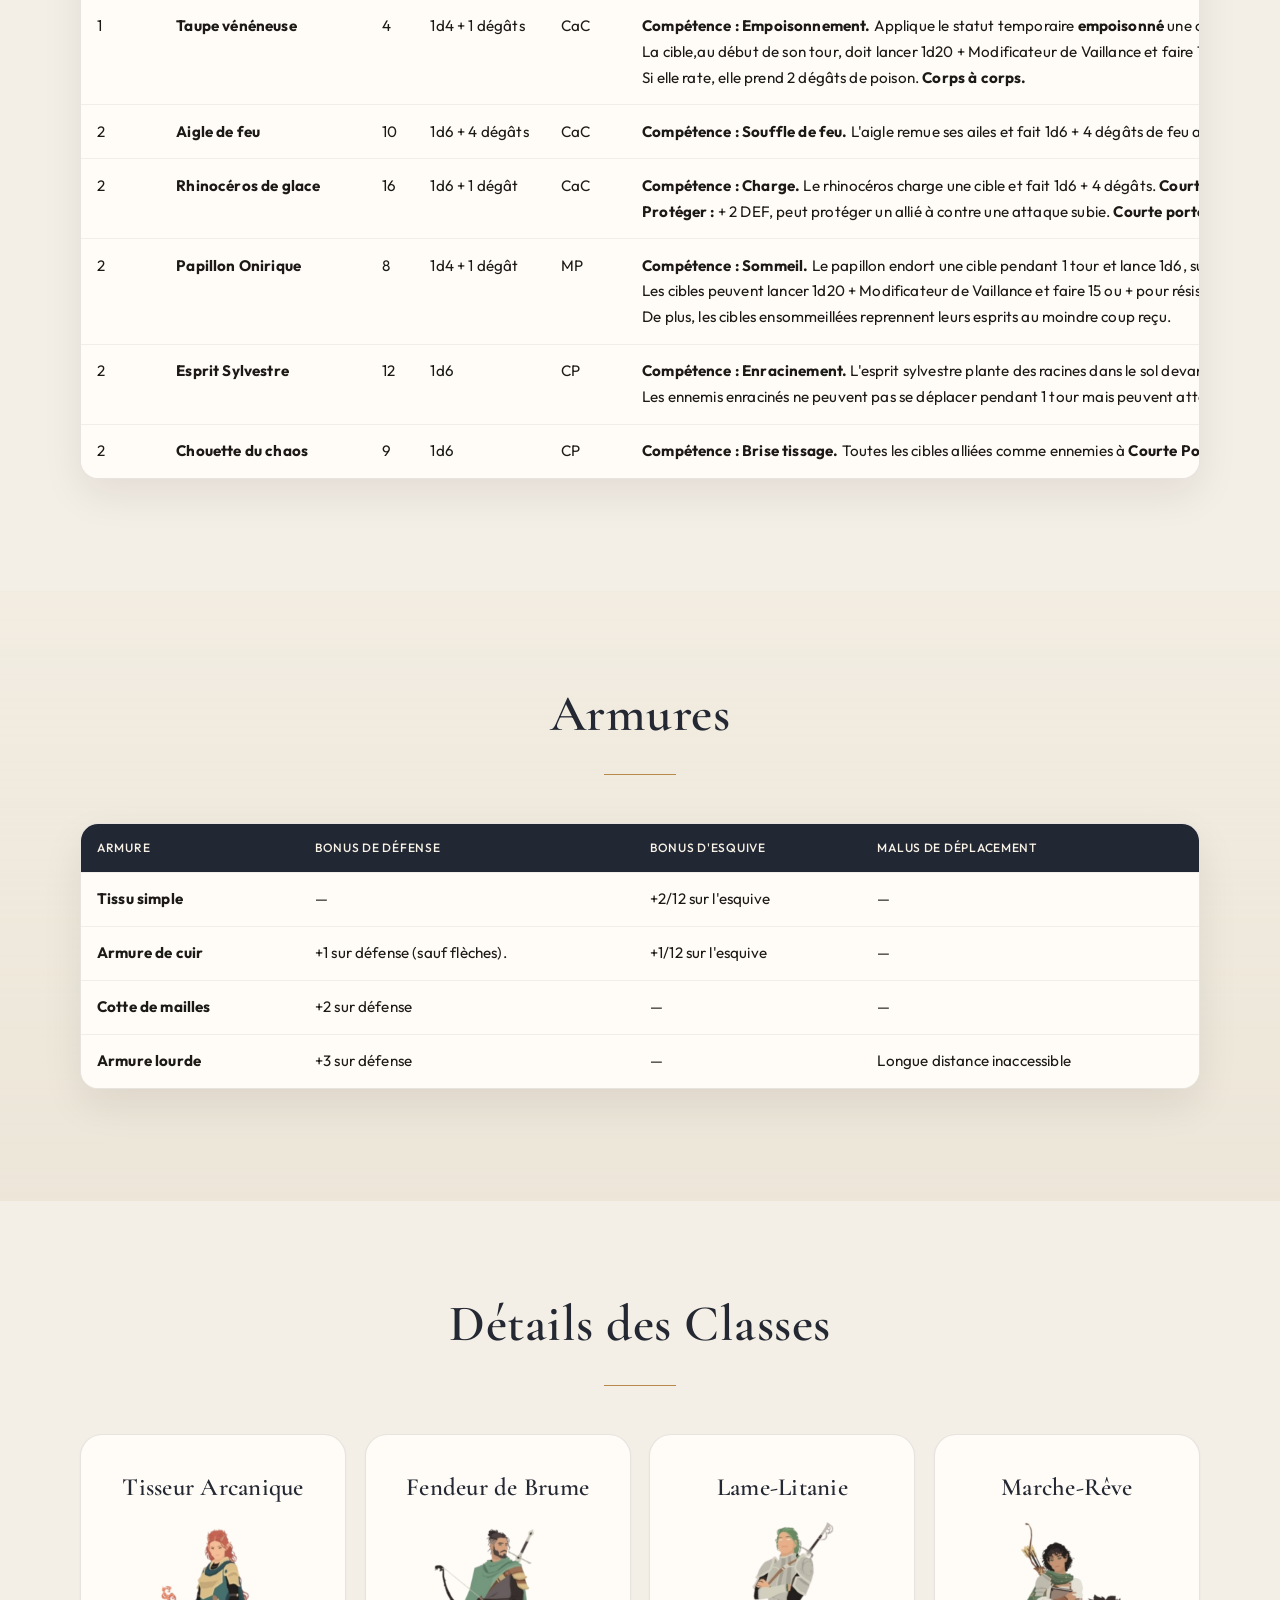
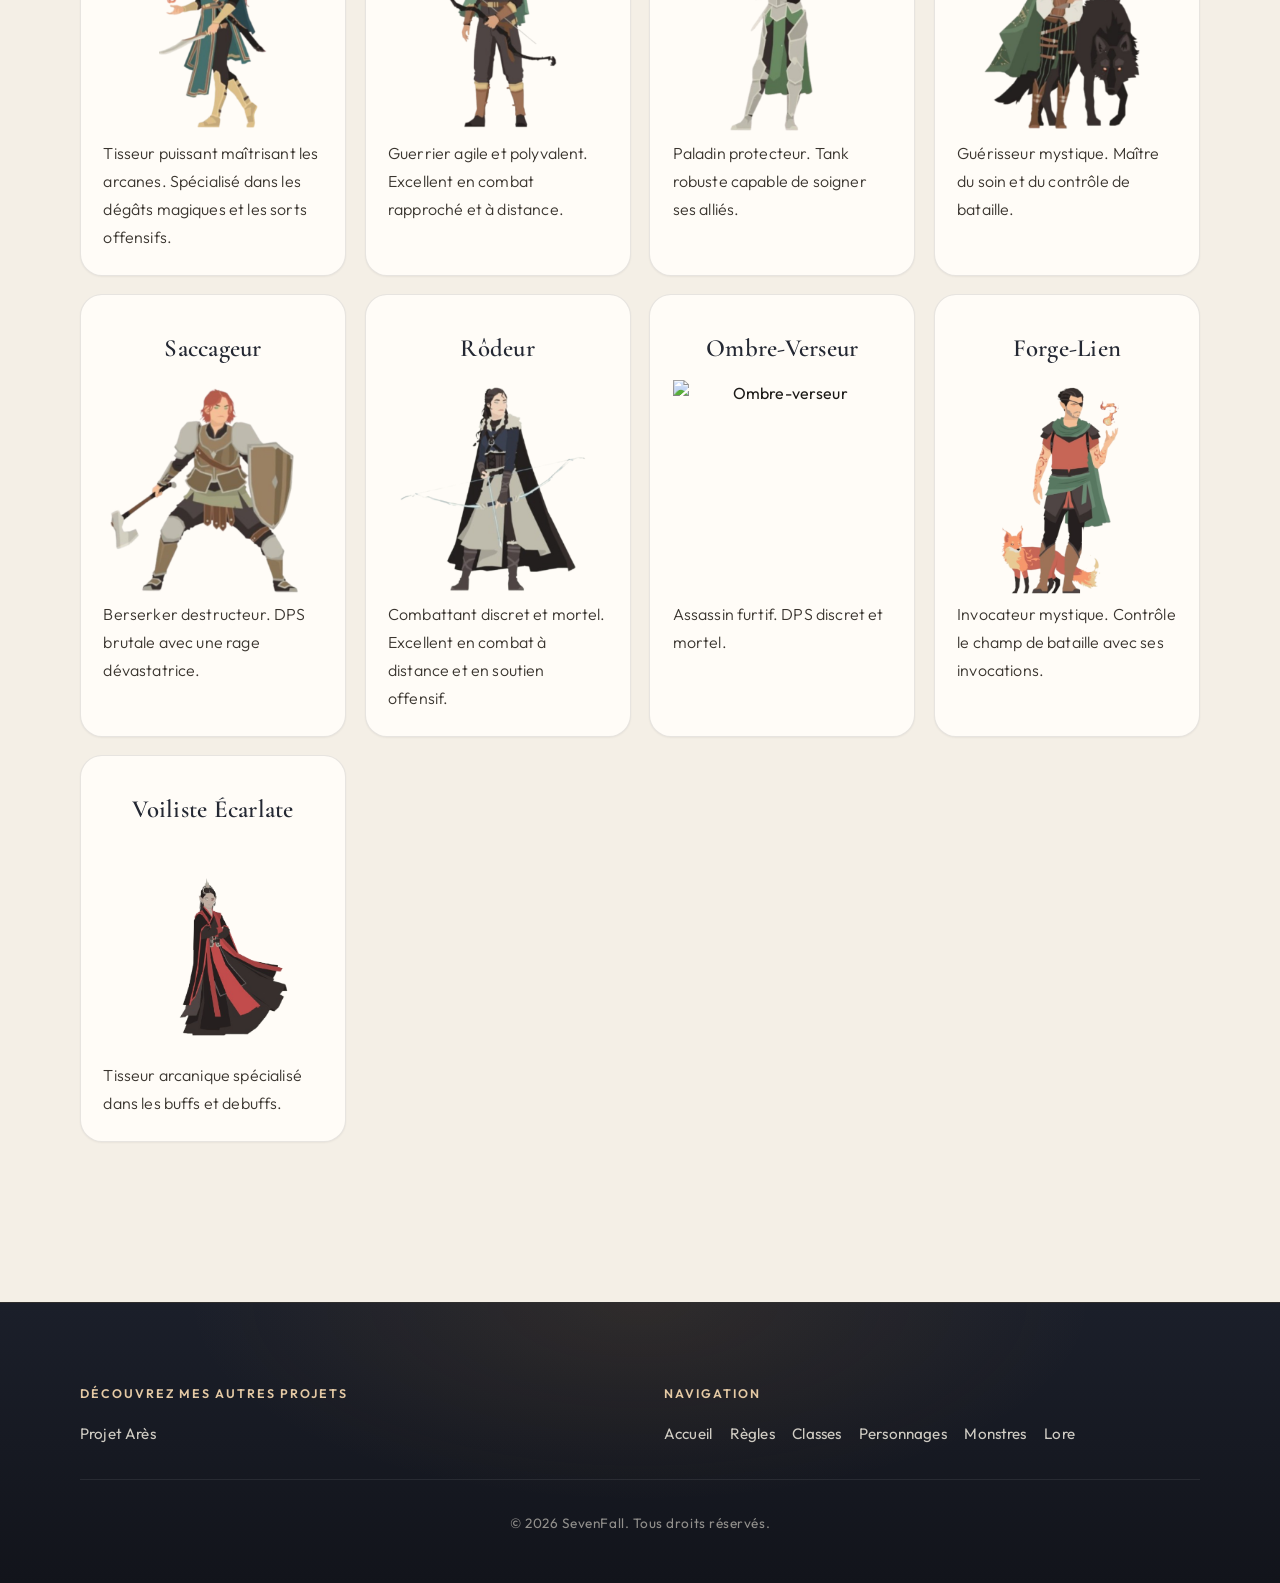
==== commit 81c747d3: "Modify CSS variables for premium edition and enhance styling elements." ====
--- a/classes.html
+++ b/classes.html
@@ -8,7 +8,7 @@
     <link rel="icon" type="image/svg+xml" href="favicon.svg">
     <link rel="preconnect" href="https://fonts.googleapis.com">
     <link rel="preconnect" href="https://fonts.gstatic.com" crossorigin>
-    <link href="https://fonts.googleapis.com/css2?family=Bonheur+Royale&family=Cherish&display=swap" rel="stylesheet">
+    <link href="https://fonts.googleapis.com/css2?family=Bonheur+Royale&family=Cormorant+Garamond:ital,wght@0,500;0,600;0,700;1,500&family=Outfit:wght@300;400;500;600;700&display=swap" rel="stylesheet">
     <link rel="stylesheet" href="styles.css">
 </head>
 
@@ -27,7 +27,7 @@
                 <li><a href="regles.html" class="nav-link">Règles</a></li>
                 <li><a href="classes.html" class="nav-link active">Classes</a></li>
                 <li><a href="personnages.html" class="nav-link">Personnages</a></li>
-                <li><a href="monstres.html" class="nav-link">Monstres</a></li>
+                <li><a href="monstres.html" class="nav-link">Bestiaire</a></li>
                 <li><a href="lore.html" class="nav-link">Lore</a></li>
                 <!-- <li><a href="scenarios.html" class="nav-link">Scénarios</a></li> -->
             </ul>
--- a/styles.css
+++ b/styles.css
@@ -1,58 +1,41 @@
 /* ============================================
-   VARIABLES CSS - PALETTE AUTOMNALE
+   VARIABLES — ÉDITION PREMIUM
    ============================================ */
 
 :root {
-    /* Palette Automnale Principale */
-
-    /* --color-primary: #d97706;        
-    --color-secondary: #ea580c;     
-    --color-accent: #f97316;        
-    --color-dark: #78350f;          
-    --color-darker: #451a03;        
-    --color-light: #fed7aa;         
-    --color-bg: #fff7ed;            
-    --color-bg-alt: #ffedd5;        
-    --color-text: #1c1917;          
-    --color-text-light: #78716c;    
-    --color-white: #ffffff; */
-
-    --color-primary: #F4C89F;        
-    --color-secondary: #E8D4BA;
-    --color-tertiary: #d97706;
-    --color-accent: #3B527A;        
-    --color-dark: #2C3040;          
-    --color-darker: #1b1e2b;        
-    --color-light: #FCF8DA;         
-    --color-bg: #fff7ed;            
-    --color-bg-alt: #ffedd5;        
-    --color-text: #1c1917;          
-    --color-text-light: #78716c;    
-    --color-white: #ffffff;
-
-    /* Typography */
-    --font-primary: 'Oswald', sans-serif;
-    --font-secondary: 'Lato', sans-serif;
-    --font-tertiary: 'Bonheur Royale', cursive;
-    
-    /* Espacements */
+    --color-primary: #e4c9a4;
+    --color-secondary: #d8c4ae;
+    --color-tertiary: #c4893a;
+    --color-accent: #3a4d72;
+    --color-dark: #242833;
+    --color-darker: #14171f;
+    --color-light: #f8f3e6;
+    --color-bg: #f4efe6;
+    --color-bg-alt: #ebe4d6;
+    --color-text: #1c1a17;
+    --color-text-light: #6d665e;
+    --color-white: #fffcf7;
+    --color-line: rgba(28, 26, 23, 0.1);
+    --color-gold: #b8894a;
+
+    --font-primary: "Cormorant Garamond", "Times New Roman", serif;
+    --font-secondary: "Outfit", system-ui, sans-serif;
+    --font-tertiary: "Bonheur Royale", cursive;
+
     --spacing-xs: 0.5rem;
     --spacing-sm: 1rem;
     --spacing-md: 2rem;
     --spacing-lg: 3rem;
-    --spacing-xl: 4rem;
-    
-    /* Bordures */
-    --border-radius: 8px;
-    --border-radius-lg: 16px;
-    
-    /* Ombres */
-    --shadow-sm: 0 2px 4px rgba(0, 0, 0, 0.1);
-    --shadow-md: 0 4px 6px rgba(0, 0, 0, 0.1);
-    --shadow-lg: 0 10px 15px rgba(0, 0, 0, 0.2);
-    
-    /* Transitions */
-    --transition: all 0.3s ease;
+    --spacing-xl: 5rem;
+
+    --border-radius: 12px;
+    --border-radius-lg: 22px;
+
+    --shadow-sm: 0 1px 2px rgba(20, 18, 14, 0.05);
+    --shadow-md: 0 16px 40px rgba(20, 18, 14, 0.08);
+    --shadow-lg: 0 28px 60px rgba(20, 18, 14, 0.14);
+
+    --transition: 0.28s cubic-bezier(0.22, 1, 0.36, 1);
 }
 
 /* ============================================
@@ -71,19 +54,27 @@
 
 body {
     font-family: var(--font-secondary);
+    font-weight: 400;
     color: var(--color-text);
     background-color: var(--color-bg);
-    line-height: 1.6;
+    background-image:
+        radial-gradient(ellipse 80% 50% at 0% -10%, rgba(196, 137, 58, 0.08), transparent 55%),
+        radial-gradient(ellipse 60% 40% at 100% 0%, rgba(58, 77, 114, 0.06), transparent 50%);
+    line-height: 1.7;
+    letter-spacing: 0.01em;
     overflow-x: hidden;
 }
 
-/* Empêche le débordement horizontal des médias (sauf curseurs data-URI, etc.) */
+::selection {
+    background: rgba(184, 137, 74, 0.28);
+    color: var(--color-darker);
+}
+
 img {
     max-width: 100%;
     height: auto;
 }
 
-/* Illustrations pleine largeur contrainte — les styles inline height restent gérés en responsive */
 img.hero-characters {
     max-width: 100%;
     height: auto;
@@ -95,32 +86,23 @@
     max-width: 100%;
     width: auto !important;
     height: auto !important;
-    max-height: 200px;
+    max-height: 180px;
     object-fit: contain;
     margin-left: auto;
     margin-right: auto;
-}
-
-/* ============================================
-   CURSEUR PERSONNALISÉ
-   ============================================ */
-
-/* OPTION 4 : Étoile/Éclat (couleur #d97706) */
-/* body {
-    cursor: url('data:image/svg+xml;utf8,<svg xmlns="http://www.w3.org/2000/svg" width="24" height="24" viewBox="0 0 24 24"><path fill="%23d97706" d="M12 2l2 6 6 2-6 2-2 6-2-6-6-2 6-2z"/><circle cx="12" cy="12" r="1.5" fill="%23d97706"/></svg>') 12 12, auto;
+    filter: drop-shadow(0 12px 18px rgba(20, 18, 14, 0.12));
+}
+
+/* ============================================
+   CURSEUR
+   ============================================ */
+
+body {
+    cursor: url('data:image/svg+xml;utf8,<svg xmlns="http://www.w3.org/2000/svg" width="24" height="24" viewBox="0 0 24 24"><circle cx="12" cy="12" r="7" fill="none" stroke="%2314171f" stroke-width="1.5"/><circle cx="12" cy="12" r="2" fill="%2314171f"/></svg>') 12 12, auto;
 }
 
 a, button, .btn {
-    cursor: url('data:image/svg+xml;utf8,<svg xmlns="http://www.w3.org/2000/svg" width="24" height="24" viewBox="0 0 24 24"><path fill="%23ea580c" d="M12 2l2 6 6 2-6 2-2 6-2-6-6-2 6-2z"/><circle cx="12" cy="12" r="1.5" fill="%23ea580c"/></svg>') 12 12, pointer;
-} */
-
-/* OPTION 9 : Cercle avec point central (couleur #1b1e2b) */
-body {
-    cursor: url('data:image/svg+xml;utf8,<svg xmlns="http://www.w3.org/2000/svg" width="24" height="24" viewBox="0 0 24 24"><circle cx="12" cy="12" r="8" fill="none" stroke="%231b1e2b" stroke-width="2"/><circle cx="12" cy="12" r="3" fill="%231b1e2b"/></svg>') 12 12, auto;
-}
-
-a, button, .btn {
-    cursor: url('data:image/svg+xml;utf8,<svg xmlns="http://www.w3.org/2000/svg" width="24" height="24" viewBox="0 0 24 24"><circle cx="12" cy="12" r="8" fill="none" stroke="%23d97706" stroke-width="2"/><circle cx="12" cy="12" r="3" fill="%23d97706"/></svg>') 12 12, pointer;
+    cursor: url('data:image/svg+xml;utf8,<svg xmlns="http://www.w3.org/2000/svg" width="24" height="24" viewBox="0 0 24 24"><circle cx="12" cy="12" r="7" fill="none" stroke="%23b8894a" stroke-width="1.5"/><circle cx="12" cy="12" r="2" fill="%23b8894a"/></svg>') 12 12, pointer;
 }
 
 /* ============================================
@@ -128,85 +110,80 @@
    ============================================ */
 
 .navbar {
-    background: linear-gradient(135deg, var(--color-dark) 0%, var(--color-darker) 100%);
     position: sticky;
     top: 0;
     z-index: 1100;
-    box-shadow: var(--shadow-md);
-    min-height: 3.75rem;
+    min-height: 4.25rem;
+    background: linear-gradient(135deg, var(--color-dark) 0%, var(--color-darker) 100%);
+    border-bottom: 1px solid rgba(228, 201, 164, 0.16);
+    box-shadow: 0 10px 30px rgba(10, 12, 18, 0.18);
+    backdrop-filter: blur(18px);
+    -webkit-backdrop-filter: blur(18px);
 }
 
 .nav-container {
-    max-width: 1200px;
+    max-width: 1180px;
     margin: 0 auto;
-    padding: 0 var(--spacing-sm);
+    padding: 1rem var(--spacing-md);
     display: flex;
     justify-content: space-between;
     align-items: center;
+    gap: var(--spacing-md);
 }
 
 .nav-logo {
-    font-family: "Bonheur Royale", cursive;
+    font-family: var(--font-tertiary);
     font-weight: 400;
-    font-style: normal;
-    font-size: 3rem;
+    font-size: 2.55rem;
+    line-height: 1;
     color: var(--color-primary);
     text-decoration: none;
     transition: var(--transition);
 }
 
 .nav-logo:hover {
-    color: var(--color-tertiary);
-    transform: scale(1.05);
+    color: #fff6e8;
 }
 
 .nav-menu {
     display: flex;
     list-style: none;
-    gap: var(--spacing-md);
+    gap: 0.15rem;
+    align-items: center;
 }
 
 .nav-link {
-    color: var(--color-secondary);
+    color: rgba(232, 220, 204, 0.78);
     text-decoration: none;
-    padding: var(--spacing-xs) var(--spacing-sm);
-    border-radius: var(--border-radius);
+    padding: 0.45rem 0.75rem;
+    border-radius: 999px;
+    font-size: 0.82rem;
+    font-weight: 500;
+    letter-spacing: 0.12em;
+    text-transform: uppercase;
     transition: var(--transition);
-    position: relative;
-}
-
-.nav-link::after {
-    content: '';
-    position: absolute;
-    bottom: 0;
-    left: 50%;
-    width: 0;
-    height: 2px;
-    background: var(--color-tertiary);
-    transition: var(--transition);
-    transform: translateX(-50%);
-}
-
-.nav-link:hover::after,
-.nav-link.active::after {
-    width: 80%;
 }
 
 .nav-link:hover,
 .nav-link.active {
     color: var(--color-light);
+    background: rgba(228, 201, 164, 0.12);
+}
+
+.nav-link.active {
+    box-shadow: inset 0 0 0 1px rgba(228, 201, 164, 0.35);
 }
 
 .nav-toggle {
     display: none;
     flex-direction: column;
     background: transparent;
-    border: none;
+    border: 1px solid rgba(228, 201, 164, 0.25);
     cursor: pointer;
-    gap: 4px;
+    gap: 5px;
     z-index: 1200;
-    padding: var(--spacing-xs);
-    border-radius: var(--border-radius);
+    padding: 0.55rem 0.5rem;
+    border-radius: 10px;
     transition: var(--transition);
 }
 
@@ -215,60 +192,73 @@
 }
 
 .nav-toggle span {
-    width: 25px;
-    height: 3px;
-    background: var(--color-accent);
+    width: 22px;
+    height: 1.5px;
+    background: var(--color-primary);
     transition: var(--transition);
     border-radius: 2px;
 }
 
 /* ============================================
-   HERO SECTION
+   HERO
    ============================================ */
 
 .hero {
-    min-height: 70vh;
+    min-height: 78vh;
     display: flex;
     align-items: center;
     justify-content: center;
     position: relative;
-    background-image: url('./assets/images/background3.jpg');
+    isolation: isolate;
+    background-image: url("./assets/images/background3.jpg");
     background-size: cover;
     background-position: center;
     background-repeat: no-repeat;
     background-attachment: fixed;
-    filter: brightness(0.8);
-    /* background: linear-gradient(135deg, var(--color-bg) 0%, var(--color-bg-alt) 100%); */
     overflow: hidden;
     padding: var(--spacing-xl) var(--spacing-sm);
+}
+
+.hero::before {
+    content: "";
+    position: absolute;
+    inset: 0;
+    z-index: 0;
+    background:
+        linear-gradient(-35deg, rgba(12, 14, 20, 0.55) 0%, rgba(12, 14, 20, 0.28) 42%, rgba(12, 14, 20, 0.62) 100%),
+        radial-gradient(ellipse at center, transparent 10%, rgba(12, 14, 20, 0.15) 100%);
 }
 
 .hero-content {
     text-align: center;
     z-index: 2;
-    max-width: 1000px;
+    max-width: 920px;
+    position: relative;
 }
 
 .hero-title {
-    font-family: "Bonheur Royale", cursive;
+    font-family: var(--font-tertiary);
     font-weight: 400;
-    font-style: normal;
-    font-size: 8rem;
-    color: var(--color-text);
-    margin-bottom: var(--spacing-sm);
-    text-shadow: 0px 0px 4px rgba(0, 0, 0, 0.6);
+    font-size: clamp(4.2rem, 9vw, 7.4rem);
+    line-height: 0.9;
+    color: #f8f1e4;
+    margin-bottom: 0.6rem;
+    text-shadow: 0 10px 40px rgba(0, 0, 0, 0.35);
 }
 
 .hero-subtitle {
-    font-size: 1.5rem;
-    color: var(--color-text);
+    font-family: var(--font-primary);
+    font-size: clamp(1.25rem, 2.2vw, 1.85rem);
+    font-weight: 500;
+    font-style: italic;
+    color: rgba(248, 241, 228, 0.88);
     margin-bottom: var(--spacing-md);
-    text-shadow: 2px 2px 6px rgba(0, 0, 0, 0.3);
+    text-shadow: 0 6px 18px rgba(0, 0, 0, 0.35);
 }
 
 .hero-buttons {
     display: flex;
-    gap: var(--spacing-sm);
+    gap: 0.85rem;
     justify-content: center;
     flex-wrap: wrap;
     margin-top: var(--spacing-md);
@@ -286,59 +276,24 @@
 
 .leaf {
     position: absolute;
-    width: 30px;
-    height: 30px;
-    background: var(--color-tertiary);
-    clip-path: polygon(50% 0%, 0% 100%, 100% 100%);
-    opacity: 0.8;
-    animation: fall 10s infinite linear;
-}
-
-.leaf-1 {
-    left: 10%;
-    animation-delay: 0s;
-}
-
-.leaf-2 {
-    left: 50%;
-    top: -10%;
-    animation-delay: 3s;
-    width: 25px;
-    height: 25px;
-}
-
-.leaf-3 {
-    left: 80%;
-    top: -10%;
-    animation-delay: 6s;
-    width: 35px;
-    height: 35px;
-}
-
-.leaf-4 {
-    left: 37%;
-    top: -10%;
-    animation-delay: 2s;
-    width: 25px;
-    height: 25px;
-    animation: fall 8s infinite linear;
-}
+    width: 14px;
+    height: 18px;
+    background: linear-gradient(160deg, #f0d7b0, #c4893a);
+    border-radius: 0 70% 0 70%;
+    opacity: 0.75;
+    animation: fall 14s infinite linear;
+}
+
+.leaf-1 { left: 12%; animation-delay: 0s; }
+.leaf-2 { left: 48%; top: -10%; animation-delay: 4s; width: 11px; height: 14px; }
+.leaf-3 { left: 78%; top: -10%; animation-delay: 8s; width: 16px; height: 20px; }
+.leaf-4 { left: 32%; top: -10%; animation-delay: 2s; animation-duration: 11s; }
 
 @keyframes fall {
-    0% {
-        transform: translateY(-100px) rotate(0deg);
-        opacity: 0;
-    }
-    10% {
-        opacity: 0.6;
-    }
-    90% {
-        opacity: 0.6;
-    }
-    100% {
-        transform: translateY(100vh) rotate(360deg);
-        opacity: 0;
-    }
+    0% { transform: translateY(-80px) rotate(0deg); opacity: 0; }
+    12% { opacity: 0.7; }
+    88% { opacity: 0.55; }
+    100% { transform: translateY(110vh) rotate(220deg); opacity: 0; }
 }
 
 /* ============================================
@@ -346,53 +301,58 @@
    ============================================ */
 
 .section {
-    padding: var(--spacing-xl) var(--spacing-sm);
+    padding: var(--spacing-xl) var(--spacing-md);
 }
 
 .section-alt {
-    background-color: var(--color-bg-alt);
+    background:
+        linear-gradient(180deg, rgba(255, 252, 247, 0.35), rgba(255, 252, 247, 0.08)),
+        var(--color-bg-alt);
 }
 
 .container {
-    max-width: 1200px;
+    max-width: 1120px;
     margin: 0 auto;
 }
 
 .section-title {
     font-family: var(--font-primary);
-    font-size: 2.5rem;
+    font-weight: 600;
+    font-size: clamp(2.2rem, 4vw, 3.4rem);
+    letter-spacing: 0.01em;
     color: var(--color-dark);
     text-align: center;
-    margin-bottom: var(--spacing-md);
+    margin-bottom: var(--spacing-lg);
     position: relative;
-    padding-bottom: var(--spacing-sm);
+    padding-bottom: 1.1rem;
 }
 
 .section-title::after {
-    content: '';
+    content: "";
     position: absolute;
     bottom: 0;
     left: 50%;
     transform: translateX(-50%);
-    width: 100px;
-    height: 3px;
-    background: linear-gradient(90deg, transparent, var(--color-primary), transparent);
-}
-
-/* ============================================
-   CARDS
+    width: 72px;
+    height: 1px;
+    background: var(--color-gold);
+    box-shadow: 18px 0 0 -8px var(--color-gold), -18px 0 0 -8px var(--color-gold);
+}
+
+/* ============================================
+   CARTES
    ============================================ */
 
 .content-card {
     background: var(--color-white);
-    padding: var(--spacing-md);
+    padding: clamp(1.4rem, 3vw, 2.4rem);
     border-radius: var(--border-radius-lg);
+    border: 1px solid var(--color-line);
     box-shadow: var(--shadow-md);
     margin-bottom: var(--spacing-md);
     min-width: 0;
 }
 
-/* Carte à côté d’une illustration : part du flex sur desktop, contrainte sur mobile */
 .content-card--split {
     width: 75%;
     max-width: 100%;
@@ -400,17 +360,20 @@
 }
 
 .content-card p {
-    margin : 0 3rem;
-    margin-bottom: var(--spacing-sm);
-    font-size: 1.1rem;
+    margin: 0 0 var(--spacing-sm);
+    font-size: 1.05rem;
+    font-weight: 300;
+    line-height: 1.85;
+    color: #2a2723;
     text-align: justify;
 }
 
 .content-card .lore-list {
-    margin: 0 3rem var(--spacing-sm);
-    padding-left: 1.75rem;
+    margin: 0 0 var(--spacing-sm);
+    padding-left: 1.25rem;
     line-height: 1.9;
-    font-size: 1.1rem;
+    font-size: 1.05rem;
+    font-weight: 300;
     text-align: justify;
 }
 
@@ -419,86 +382,108 @@
 }
 
 .content-card .lead {
-    font-size: 1.5rem;
-    font-weight: bold;
+    font-size: clamp(1.6rem, 3vw, 2.15rem);
+    font-weight: 400;
     color: var(--color-accent);
     font-style: italic;
-    font-family: var(--font-tertiary);
-    text-align: center;
-}
-
-.content-card-title {
-    font-size: 1.5rem;
-    font-weight: bold;
-    color: var(--color-accent);
     font-family: var(--font-primary);
     text-align: center;
-    border-bottom: 2px solid var(--color-primary);
-    padding-bottom: var(--spacing-xs);
+    line-height: 1.35;
+}
+
+.content-card-title {
+    font-size: clamp(1.5rem, 2vw, 1.9rem);
+    font-weight: 600;
+    color: var(--color-dark);
+    font-family: var(--font-primary);
+    text-align: center;
+    letter-spacing: 0.02em;
+    border-bottom: none;
+    padding-bottom: 0.85rem;
     margin-bottom: var(--spacing-md);
+    position: relative;
 }
 
 .content-card-title::after {
-    content: '';
+    content: "";
     position: absolute;
     bottom: 0;
     left: 50%;
     transform: translateX(-50%);
-}
-
-/* Guide Card - Style sobre */
+    width: 42px;
+    height: 1px;
+    background: var(--color-gold);
+}
+
 .guide-card {
-    border-left: 3px solid var(--color-primary);
-    padding: var(--spacing-lg);
+    border-left: none;
+    position: relative;
+    padding: clamp(1.5rem, 3vw, 2.6rem);
+}
+
+.guide-card::before {
+    content: "";
+    position: absolute;
+    left: 0;
+    top: 1.6rem;
+    bottom: 1.6rem;
+    width: 2px;
+    border-radius: 2px;
+    background: linear-gradient(180deg, transparent, var(--color-gold), transparent);
 }
 
 .guide-list {
-    margin: 0 2rem;
+    margin: 0;
     padding: 0;
-    line-height: 1.9;
+    line-height: 1.85;
     counter-reset: step-counter;
     list-style: none;
 }
 
 .guide-list li {
     counter-increment: step-counter;
-    margin-bottom: var(--spacing-md);
-    padding-left: 2.5rem;
+    margin-bottom: 1.35rem;
+    padding-left: 3.1rem;
     position: relative;
+    font-weight: 300;
 }
 
 .guide-list li::before {
-    content: counter(step-counter);
+    content: counter(step-counter, decimal-leading-zero);
     position: absolute;
     left: 0;
-    top: 0;
-    color: var(--color-accent);
-    font-weight: bold;
+    top: 0.05rem;
+    color: var(--color-gold);
+    font-weight: 600;
     font-family: var(--font-primary);
-    font-size: 1.1rem;
+    font-size: 1.15rem;
+    letter-spacing: 0.04em;
 }
 
 .guide-list li strong {
     color: var(--color-dark);
-    font-family: var(--font-primary);
+    font-family: var(--font-secondary);
+    font-weight: 600;
 }
 
 .guide-link {
     color: var(--color-accent);
-    text-decoration: underline;
+    text-decoration: none;
+    border-bottom: 1px solid rgba(58, 77, 114, 0.35);
     transition: var(--transition);
 }
 
 .guide-link:hover {
-    color: var(--color-tertiary);
+    color: var(--color-gold);
+    border-bottom-color: var(--color-gold);
 }
 
 .guide-note {
     margin-top: var(--spacing-xs);
-    padding: var(--spacing-xs) var(--spacing-sm);
-    background: var(--color-bg-alt);
-    border-left: 2px solid var(--color-primary);
-    border-radius: 4px;
+    padding: 0.85rem 1rem;
+    background: rgba(244, 239, 230, 0.8);
+    border-left: 2px solid var(--color-gold);
+    border-radius: 0 10px 10px 0;
     font-size: 0.95rem;
 }
 
@@ -509,23 +494,32 @@
 
 .features-grid {
     display: grid;
-    grid-template-columns: repeat(auto-fit, minmax(250px, 1fr));
-    gap: var(--spacing-sm);
-    margin-top: var(--spacing-md);
+    grid-template-columns: repeat(auto-fit, minmax(240px, 1fr));
+    gap: 1.15rem;
+    margin-top: var(--spacing-sm);
 }
 
 .feature-card {
     background: var(--color-white);
-    padding: var(--spacing-md);
+    padding: 1.6rem 1.4rem 1.5rem;
     border-radius: var(--border-radius-lg);
-    box-shadow: var(--shadow-md);
+    border: 1px solid var(--color-line);
+    box-shadow: var(--shadow-sm);
     text-align: center;
     transition: var(--transition);
-    border: 2px solid transparent;
+}
+
+.feature-card:hover {
+    transform: translateY(-6px);
+    box-shadow: var(--shadow-lg);
+    border-color: rgba(184, 137, 74, 0.35);
 }
 
 .feature-card p {
     text-align: left;
+    font-weight: 300;
+    color: #3a352f;
+    line-height: 1.75;
 }
 
 .feature-icon {
@@ -535,11 +529,13 @@
 
 .feature-card h3 {
     color: var(--color-dark);
-    margin-bottom: var(--spacing-xs);
+    margin: 0.35rem 0 0.7rem;
     font-family: var(--font-primary);
-}
-
-/* Desktop : grille 2x2 (images plus grandes) */
+    font-size: 1.55rem;
+    font-weight: 600;
+    letter-spacing: 0.01em;
+}
+
 .hero-characters-image-container {
     display: grid;
     grid-template-columns: repeat(2, minmax(0, 1fr));
@@ -562,12 +558,12 @@
 
 .hero-characters-image-name {
     font-family: var(--font-primary);
-    font-size: clamp(0.8rem, 1.05vw, 1.05rem);
+    font-size: clamp(1rem, 1.2vw, 1.25rem);
     font-weight: 600;
     color: var(--color-dark);
     margin: 0 0 var(--spacing-xs) 0;
     line-height: 1.3;
-    letter-spacing: 0.02em;
+    letter-spacing: 0.04em;
 }
 
 .hero-characters-image {
@@ -575,30 +571,26 @@
     height: auto;
     object-fit: contain;
     display: block;
+    border-radius: 18px;
+    border: 1px solid var(--color-line);
+    box-shadow: var(--shadow-md);
+    transition: var(--transition);
+    background: var(--color-white);
+}
+
+.hero-characters-image:hover {
+    transform: translateY(-4px);
     box-shadow: var(--shadow-lg);
-    border-radius: var(--border-radius-lg);
-    transition: var(--transition);
-}
-
-.hero-characters-image:hover {
-    transform: scale(1.05);
-}
-
-/* Tablette : grille 2×2 équilibrée */
+}
+
 @media (max-width: 1024px) {
     .hero-characters-image-container {
         grid-template-columns: repeat(2, minmax(0, 1fr));
         gap: var(--spacing-sm);
-        align-items: start;
         width: min(100%, 56rem);
     }
-
-    .hero-characters-image-name {
-        font-size: clamp(0.9rem, 2.2vw, 1.05rem);
-    }
-}
-
-/* Téléphone : une colonne, un peu plus d’air entre les cartes */
+}
+
 @media (max-width: 480px) {
     .hero-characters-image-container {
         display: flex;
@@ -608,12 +600,10 @@
         max-width: none;
     }
 
-    .hero-characters-image {
+    .hero-characters-image,
+    .hero-characters-image:hover {
         max-width: 100%;
         width: 100%;
-    }
-
-    .hero-characters-image:hover {
         transform: none;
     }
 }
@@ -623,7 +613,7 @@
 }
 
 /* ============================================
-   FLEX ROW & FLEX COLUMN
+   FLEX
    ============================================ */
 
 .flex-row {
@@ -631,14 +621,17 @@
     flex-direction: row;
     align-items: center;
     justify-content: center;
-}
-
-.flex-row img {
+    gap: var(--spacing-md);
+}
+
+.flex-row img,
+.flex-column img {
     width: 100%;
-    max-width: 300px;
+    max-width: 280px;
     height: auto;
     object-fit: contain;
-    margin: var(--spacing-md);
+    margin: 0;
+    filter: drop-shadow(0 18px 24px rgba(20, 18, 14, 0.16));
 }
 
 .flex-column {
@@ -647,6 +640,7 @@
     align-items: stretch;
     justify-content: center;
     width: 100%;
+    gap: var(--spacing-sm);
 }
 
 .flex-column > * {
@@ -654,82 +648,79 @@
     max-width: 100%;
 }
 
-.flex-column img {
-    width: 100%;
-    max-width: 300px;
-    height: auto;
-    object-fit: contain;
-    margin: var(--spacing-md);
-}
-
 /* ============================================
    BOUTONS
    ============================================ */
 
 .btn {
-    display: inline-block;
-    padding: var(--spacing-sm) var(--spacing-md);
-    border-radius: var(--border-radius);
+    display: inline-flex;
+    align-items: center;
+    justify-content: center;
+    padding: 0.85rem 1.45rem;
+    border-radius: 999px;
     text-decoration: none;
-    font-weight: bold;
+    font-family: var(--font-secondary);
+    font-weight: 500;
+    font-size: 0.82rem;
+    letter-spacing: 0.14em;
+    text-transform: uppercase;
     transition: var(--transition);
-    border: 2px solid transparent;
+    border: 1px solid transparent;
 }
 
 .btn-primary {
-    background: var(--color-accent);
-    color: var(--color-white);
-    text-shadow: 1px 1px 3px rgba(0, 0, 0, 0.3);
-    box-shadow: 0 4px 8px rgba(0, 0, 0, 0.2);
+    background: var(--color-light);
+    color: var(--color-darker);
+    box-shadow: 0 10px 24px rgba(0, 0, 0, 0.18);
 }
 
 .btn-primary:hover {
     background: #fff;
-    color: var(--color-accent);
-    transform: scale(1.05);
-    box-shadow: 0 6px 12px rgba(0, 0, 0, 0.3);
+    transform: translateY(-2px);
+    box-shadow: 0 16px 30px rgba(0, 0, 0, 0.22);
 }
 
 .btn-secondary {
     background: transparent;
-    color: var(--color-text);
-    text-shadow: 1px 1px 3px rgba(0, 0, 0, 0.3);
-    border-color: var(--color-accent);
-    box-shadow: 0 4px 8px rgba(0, 0, 0, 0.2);
+    color: #f8f1e4;
+    border-color: rgba(248, 241, 228, 0.55);
 }
 
 .btn-secondary:hover {
-    background: var(--color-accent);
-    color: var(--color-white);
-    transform: scale(1.05);
-    box-shadow: 0 6px 12px rgba(0, 0, 0, 0.3);
+    background: rgba(248, 241, 228, 0.12);
+    color: #fff;
+    transform: translateY(-2px);
+}
+
+.section .btn-secondary,
+.content-card .btn-secondary {
+    color: var(--color-dark);
+    border-color: rgba(36, 40, 51, 0.28);
+}
+
+.section .btn-secondary:hover,
+.content-card .btn-secondary:hover {
+    background: var(--color-dark);
+    color: var(--color-light);
+}
+
+.section .btn-primary,
+.content-card .btn-primary {
+    background: var(--color-dark);
+    color: var(--color-light);
 }
 
 /* ============================================
    ANIMATIONS
    ============================================ */
 
-.fade-in {
-    animation: fadeIn 1s ease-in;
-}
-
-.fade-in-delay {
-    animation: fadeIn 1s ease-in 0.3s both;
-}
-
-.fade-in-delay-2 {
-    animation: fadeIn 1s ease-in 0.6s both;
-}
+.fade-in { animation: fadeIn 0.9s var(--transition) both; }
+.fade-in-delay { animation: fadeIn 0.9s 0.18s both; }
+.fade-in-delay-2 { animation: fadeIn 0.9s 0.36s both; }
 
 @keyframes fadeIn {
-    from {
-        opacity: 0;
-        transform: translateY(20px);
-    }
-    to {
-        opacity: 1;
-        transform: translateY(0);
-    }
+    from { opacity: 0; transform: translateY(16px); }
+    to { opacity: 1; transform: translateY(0); }
 }
 
 /* ============================================
@@ -737,90 +728,93 @@
    ============================================ */
 
 .footer {
-    background: linear-gradient(135deg, var(--color-dark) 0%, var(--color-darker) 100%);
+    background:
+        radial-gradient(ellipse at top, rgba(196, 137, 58, 0.12), transparent 50%),
+        linear-gradient(180deg, #1b1f2a 0%, #12141b 100%);
     color: var(--color-light);
-    padding: var(--spacing-lg) var(--spacing-sm);
+    padding: var(--spacing-xl) var(--spacing-md) var(--spacing-lg);
     margin-top: var(--spacing-xl);
+    border-top: 1px solid rgba(228, 201, 164, 0.14);
 }
 
 .footer-content {
-    max-width: 1200px;
-    margin: 0 auto;
+    max-width: 1120px;
+    margin: 0 auto var(--spacing-md);
     display: grid;
-    grid-template-columns: repeat(auto-fit, minmax(250px, 1fr));
-    gap: var(--spacing-md);
-    margin-bottom: var(--spacing-md);
+    grid-template-columns: repeat(auto-fit, minmax(240px, 1fr));
+    gap: var(--spacing-lg);
 }
 
 .footer-section h3,
 .footer-section h4 {
-    color: var(--color-light);
+    color: var(--color-primary);
     text-transform: uppercase;
+    letter-spacing: 0.16em;
+    font-size: 0.78rem;
+    font-weight: 600;
+    font-family: var(--font-secondary);
     margin-bottom: var(--spacing-sm);
-    font-family: var(--font-primary);
 }
 
 .footer-section ul {
     list-style: none;
     display: flex;
-    flex-direction: row;
     flex-wrap: wrap;
-    justify-content: space-between;
-    align-items: center;
-    gap: var(--spacing-xs);
-}
-
-.footer-section ul li {
-    margin-bottom: var(--spacing-xs);
+    gap: 0.45rem 1.1rem;
 }
 
 .footer-section a {
-    color: var(--color-white);
+    color: rgba(248, 243, 230, 0.82);
     text-decoration: none;
+    font-size: 0.95rem;
     transition: var(--transition);
 }
 
 .footer-section a:hover {
-    color: var(--color-tertiary);
-    padding-left: var(--spacing-xs);
+    color: var(--color-primary);
 }
 
 .footer-section p {
-    color: var(--color-white);
+    color: rgba(248, 243, 230, 0.82);
+    font-weight: 300;
 }
 
 .footer-bottom {
-    max-width: 1200px;
+    max-width: 1120px;
     margin: 0 auto;
     text-align: center;
     padding-top: var(--spacing-md);
-    border-top: 1px solid rgba(255, 255, 255, 0.1);
-}
-
-/* ============================================
-   MUSIQUE
+    border-top: 1px solid rgba(255, 255, 255, 0.08);
+    color: rgba(248, 243, 230, 0.55);
+    font-size: 0.85rem;
+    letter-spacing: 0.04em;
+}
+
+/* ============================================
+   MUSIQUE + RETOUR HAUT
    ============================================ */
 
 .music-control {
     position: fixed;
-    bottom: var(--spacing-md);
-    right: var(--spacing-md);
+    bottom: 1.25rem;
+    right: 1.25rem;
     z-index: 1150;
     display: flex;
     align-items: center;
-    gap: 0.5rem;
+    gap: 0.55rem;
 }
 
 .music-btn {
-    width: 50px;
-    height: 50px;
-    border-radius: 15%;
-    background: var(--color-light);
-    border: none;
-    color: var(--color-white);
+    width: 48px;
+    height: 48px;
+    border-radius: 50%;
+    background: rgba(20, 23, 31, 0.88);
+    border: 1px solid rgba(228, 201, 164, 0.35);
+    color: var(--color-primary);
     font-size: 1rem;
     cursor: pointer;
     box-shadow: var(--shadow-md);
+    backdrop-filter: blur(10px);
     transition: var(--transition);
     display: flex;
     align-items: center;
@@ -828,13 +822,14 @@
 }
 
 .music-btn:hover {
-    transform: scale(1.1);
-    box-shadow: var(--shadow-lg);
+    transform: translateY(-2px);
+    border-color: var(--color-primary);
 }
 
 .music-btn.playing {
-    background: var(--color-tertiary);
-    animation: pulse 2s infinite;
+    background: var(--color-gold);
+    color: var(--color-darker);
+    animation: pulse 2.4s infinite;
 }
 
 .scroll-top-btn {
@@ -850,89 +845,84 @@
 }
 
 .scroll-top-btn .scroll-top-icon {
-    font-size: 1.15rem;
-    font-weight: 700;
+    font-size: 1.05rem;
+    font-weight: 500;
     line-height: 1;
-    color: var(--color-dark);
-}
-
-/* ============================================
-   MENU FLOTTANT H2 (DESKTOP)
+    color: var(--color-primary);
+}
+
+/* ============================================
+   MENU FLOTTANT H2
    ============================================ */
 
 .floating-h2-nav {
     display: none;
     position: fixed;
     top: 50%;
-    right: var(--spacing-md);
+    right: 1.1rem;
     transform: translateY(-50%);
     z-index: 1120;
-    width: min(210px, 17vw);
-    max-height: 72vh;
+    width: min(200px, 16vw);
+    max-height: 70vh;
     overflow-y: auto;
-    background: rgba(27, 30, 43, 0.9);
-    border: 1px solid rgba(244, 200, 159, 0.35);
-    border-radius: var(--border-radius-lg);
+    background: rgba(20, 23, 31, 0.78);
+    border: 1px solid rgba(228, 201, 164, 0.22);
+    border-radius: 18px;
     box-shadow: var(--shadow-lg);
-    backdrop-filter: blur(8px);
-    -webkit-backdrop-filter: blur(8px);
-    padding: var(--spacing-sm);
+    backdrop-filter: blur(16px);
+    -webkit-backdrop-filter: blur(16px);
+    padding: 0.9rem 0.75rem;
 }
 
 .floating-h2-nav-title {
     color: var(--color-primary);
-    font-family: var(--font-primary);
-    font-size: 0.95rem;
-    letter-spacing: 0.06em;
+    font-family: var(--font-secondary);
+    font-size: 0.68rem;
+    font-weight: 600;
+    letter-spacing: 0.16em;
     text-transform: uppercase;
-    margin-bottom: var(--spacing-xs);
-    padding-bottom: 0.45rem;
-    border-bottom: 1px solid rgba(244, 200, 159, 0.25);
+    margin-bottom: 0.55rem;
+    padding-bottom: 0.5rem;
+    border-bottom: 1px solid rgba(228, 201, 164, 0.2);
 }
 
 .floating-h2-nav-list {
     list-style: none;
     display: flex;
     flex-direction: column;
-    gap: 0.4rem;
+    gap: 0.2rem;
 }
 
 .floating-h2-nav-link {
     display: block;
-    color: var(--color-secondary);
+    color: rgba(232, 220, 204, 0.78);
     text-decoration: none;
-    font-size: 0.95rem;
+    font-size: 0.86rem;
     line-height: 1.35;
-    padding: 0.45rem 0.6rem;
-    border-radius: var(--border-radius);
+    padding: 0.4rem 0.55rem;
+    border-radius: 8px;
     transition: var(--transition);
 }
 
 .floating-h2-nav-link:hover {
     color: var(--color-light);
-    background: rgba(244, 200, 159, 0.14);
+    background: rgba(228, 201, 164, 0.1);
 }
 
 .floating-h2-nav-link.is-active {
     color: var(--color-light);
-    background: rgba(59, 82, 122, 0.9);
-    border-left: 3px solid var(--color-primary);
+    background: rgba(58, 77, 114, 0.85);
 }
 
 @keyframes pulse {
-    0%, 100% {
-        transform: scale(1);
-    }
-    50% {
-        transform: scale(1.1);
-    }
+    0%, 100% { box-shadow: 0 0 0 0 rgba(184, 137, 74, 0.45); }
+    50% { box-shadow: 0 0 0 8px rgba(184, 137, 74, 0); }
 }
 
 /* ============================================
    RESPONSIVE
    ============================================ */
 
-/* Tablette : colonnes et images */
 @media (max-width: 1024px) {
     .floating-h2-nav {
         display: none !important;
@@ -943,29 +933,19 @@
         align-items: stretch;
     }
 
-    /* Permet au tableau interne de défiler sans forcer toute la colonne flex hors écran */
     .flex-row > * {
         min-width: 0;
     }
 
-    .flex-row img {
-        max-width: min(100%, 420px);
+    .flex-row img,
+    .flex-column img {
+        max-width: min(100%, 380px);
         margin-left: auto;
         margin-right: auto;
     }
-    
+
     .content-card--split {
         width: 100%;
-    }
-
-    .flex-column img {
-        max-width: min(100%, 420px);
-        margin-left: auto;
-        margin-right: auto;
-    }
-
-    .section-title {
-        font-size: 2.15rem;
     }
 }
 
@@ -976,7 +956,6 @@
 }
 
 @media (max-width: 768px) {
-    /* Empêche le scroll de la page derrière le menu (iOS inclus) */
     html.nav-open {
         overflow: hidden;
     }
@@ -986,7 +965,7 @@
     }
 
     .nav-toggle.active span:nth-child(1) {
-        transform: rotate(45deg) translate(6px, 6px);
+        transform: rotate(45deg) translate(5px, 6px);
     }
 
     .nav-toggle.active span:nth-child(2) {
@@ -995,52 +974,29 @@
     }
 
     .nav-toggle.active span:nth-child(3) {
-        transform: rotate(-45deg) translate(6px, -6px);
+        transform: rotate(-45deg) translate(5px, -6px);
     }
 
     .nav-menu {
         position: fixed;
         inset: 0;
-        left: 0;
-        right: 0;
-        top: 0;
-        bottom: 0;
         width: 100%;
-        max-width: none;
         min-height: 100dvh;
         min-height: 100vh;
-        height: auto;
         margin: 0;
-        padding: 0;
-        padding-top: 5.25rem;
-        padding-bottom: var(--spacing-xl);
+        padding: 6rem var(--spacing-md) var(--spacing-xl);
         flex-direction: column;
         justify-content: flex-start;
         align-items: stretch;
-        gap: 0;
-        text-align: left;
-        background: linear-gradient(
-            165deg,
-            rgba(27, 30, 43, 0.98) 0%,
-            var(--color-darker) 45%,
-            var(--color-dark) 100%
-        );
-        backdrop-filter: blur(14px);
-        -webkit-backdrop-filter: blur(14px);
-        box-shadow: inset 0 1px 0 rgba(244, 200, 159, 0.12);
-        border: none;
-        overflow-x: hidden;
-        overflow-y: auto;
-        -webkit-overflow-scrolling: touch;
+        gap: 0.25rem;
+        background: rgba(16, 18, 24, 0.96);
+        backdrop-filter: blur(16px);
         z-index: 1050;
         transform: translateX(100%);
         opacity: 0;
         visibility: hidden;
         pointer-events: none;
-        transition:
-            transform 0.35s cubic-bezier(0.4, 0, 0.2, 1),
-            opacity 0.3s ease,
-            visibility 0.35s;
+        transition: transform 0.35s cubic-bezier(0.4, 0, 0.2, 1), opacity 0.3s ease, visibility 0.35s;
     }
 
     .nav-menu.active {
@@ -1052,56 +1008,28 @@
 
     .nav-menu li {
         list-style: none;
-        border-bottom: 1px solid rgba(255, 255, 255, 0.07);
-    }
-
-    .nav-menu li:first-of-type {
-        border-top: 1px solid rgba(255, 255, 255, 0.07);
+        border-bottom: 1px solid rgba(255, 255, 255, 0.06);
     }
 
     .nav-menu .nav-link {
         display: block;
-        padding: var(--spacing-md) var(--spacing-lg);
-        font-size: 1.15rem;
-        letter-spacing: 0.02em;
+        padding: 1.05rem 0.4rem;
+        font-size: 1rem;
+        letter-spacing: 0.14em;
         border-radius: 0;
-    }
-
-    .nav-menu .nav-link::after {
-        display: none;
+        background: transparent;
+        box-shadow: none;
     }
 
     .nav-menu .nav-link:hover,
     .nav-menu .nav-link.active {
-        background: rgba(244, 200, 159, 0.08);
-        color: var(--color-light);
+        background: transparent;
+        color: var(--color-primary);
     }
 
     .hero {
         background-attachment: scroll;
-    }
-
-    .hero-title {
-        font-size: 2.5rem;
-    }
-
-    .hero-subtitle {
-        font-size: 1.2rem;
-    }
-
-    .section-title {
-        font-size: 2rem;
-    }
-
-    .content-card p,
-    .content-card .lore-list {
-        margin-left: 1rem;
-        margin-right: 1rem;
-    }
-
-    .content-card p strong {
-        overflow-wrap: break-word;
-        word-wrap: break-word;
+        min-height: 68vh;
     }
 
     .features-grid {
@@ -1109,7 +1037,7 @@
     }
 
     .feature-card img.feature-icon {
-        max-height: 160px;
+        max-height: 150px;
     }
 
     img.hero-characters {
@@ -1135,11 +1063,9 @@
 
     .btn {
         width: 100%;
-        max-width: 300px;
-        text-align: center;
-    }
-
-    /* Layout monstre responsive */
+        max-width: 280px;
+    }
+
     .section > .container > div[style*="grid-template-columns"] {
         grid-template-columns: 1fr !important;
     }
@@ -1148,6 +1074,10 @@
         max-width: 100% !important;
         margin: var(--spacing-md) auto 0;
     }
+
+    .guide-card::before {
+        display: none;
+    }
 }
 
 @media (max-width: 768px) and (prefers-reduced-motion: reduce) {
@@ -1157,55 +1087,23 @@
 }
 
 @media (max-width: 480px) {
-
-    .btn-secondary {
-        background: var(--color-white);
-        color: var(--color-dark);
-    }
-
-    .hero-title {
-        font-size: 4rem;
-    }
-
     .section {
-        padding: var(--spacing-md) var(--spacing-sm);
-    }
-
-    .content-card {
-        padding: var(--spacing-sm);
-    }
-
-    .content-card p,
-    .content-card .lore-list {
-        margin-left: 0.5rem;
-        margin-right: 0.5rem;
+        padding: var(--spacing-lg) var(--spacing-sm);
+    }
+
+    .content-card,
+    .guide-card {
+        padding: 1.15rem;
     }
 
     .content-card p {
         text-align: left;
     }
 
-    .guide-card {
-        padding: 0 !important;
-    }
-
+    .guide-list li,
     .guide-card li {
-        margin: 2rem 0 !important;
-        padding: 0 !important;
+        padding-left: 2.4rem;
         font-size: 1rem;
-        text-align: justify;
-    }
-
-    .guide-card {
-        padding: var(--spacing-md);
-    }
-
-    .guide-list {
-        margin: 0 1rem;
-    }
-
-    .guide-list li {
-        padding-left: 2rem;
     }
 
     .monster-section {
@@ -1217,28 +1115,25 @@
     }
 
     .feature-card img.feature-icon {
-        max-height: 140px;
+        max-height: 130px;
     }
 
     .feature-card img.hero-characters {
         max-height: min(60vw, 180px) !important;
     }
-
-    .nav-menu {
-        padding-top: 5rem;
-    }
-
-    .nav-menu .nav-link {
-        padding: var(--spacing-sm) var(--spacing-md);
-        font-size: 1.05rem;
-    }
-}
-
-/* ============================================
-   STYLES POUR LES PAGES SPÉCIFIQUES
-   ============================================ */
-
-/* Tableaux */
+}
+
+@media (prefers-reduced-motion: reduce) {
+    *, *::before, *::after {
+        animation: none !important;
+        transition: none !important;
+    }
+}
+
+/* ============================================
+   TABLEAUX, FICHES, FORMULAIRES
+   ============================================ */
+
 .table-container {
     overflow-x: auto;
     -webkit-overflow-scrolling: touch;
@@ -1246,9 +1141,12 @@
     max-width: 100%;
     margin: var(--spacing-md) 0;
     overscroll-behavior-x: contain;
-}
-
-/* Largeur intrinsèque : pas de compression des colonnes sur mobile ; défilement horizontal dans .table-container */
+    border-radius: 18px;
+    border: 1px solid var(--color-line);
+    background: var(--color-white);
+    box-shadow: var(--shadow-md);
+}
+
 .table-container > table {
     width: max-content;
     min-width: 100%;
@@ -1258,35 +1156,39 @@
     width: 100%;
     border-collapse: collapse;
     background: var(--color-white);
-    box-shadow: var(--shadow-md);
-    border-radius: var(--border-radius);
-    overflow: hidden;
     table-layout: auto;
 }
 
 th, td {
-    padding: var(--spacing-sm);
+    padding: 0.85rem 1rem;
     text-align: left;
-    border-bottom: 1px solid var(--color-bg-alt);
+    border-bottom: 1px solid rgba(28, 26, 23, 0.06);
     vertical-align: top;
     overflow-wrap: break-word;
+    font-size: 0.95rem;
+    font-weight: 400;
 }
 
 th {
-    background: var(--color-accent);
-    color: var(--color-white);
-    font-weight: bold;
-}
-
-tr:hover {
-    background: var(--color-bg-alt);
-}
-
-/* Tableau des sorts (page Classes) : sections Dégâts / Soins / Buffs */
+    background: #222734;
+    color: var(--color-light);
+    font-weight: 500;
+    letter-spacing: 0.06em;
+    text-transform: uppercase;
+    font-size: 0.75rem;
+}
+
+tbody tr:last-child td {
+    border-bottom: none;
+}
+
+tr:hover td {
+    background: rgba(244, 239, 230, 0.7);
+}
+
 table.spell-table thead th {
-    font-size: 0.9rem;
-    letter-spacing: 0.02em;
-    border-bottom: 2px solid rgba(44, 48, 64, 0.12);
+    font-size: 0.72rem;
+    letter-spacing: 0.08em;
 }
 
 table.spell-table tbody tr.spell-table-section,
@@ -1296,90 +1198,98 @@
 
 table.spell-table tbody tr.spell-table-section td {
     text-align: center;
-    padding: 0.55rem var(--spacing-md);
-    font-family: var(--font-primary);
-    font-size: 0.78rem;
+    padding: 0.6rem var(--spacing-md);
+    font-family: var(--font-secondary);
+    font-size: 0.72rem;
     font-weight: 600;
-    letter-spacing: 0.08em;
+    letter-spacing: 0.16em;
     text-transform: uppercase;
     color: var(--color-dark);
     border-bottom: 1px solid rgba(44, 48, 64, 0.06);
 }
 
-table.spell-table tbody tr.spell-table-section td strong {
-    font-weight: 700;
-}
-
 table.spell-table tbody tr.spell-table-section--damage td {
-    background: linear-gradient(
-        105deg,
-        rgba(196, 92, 74, 0.16) 0%,
-        rgba(244, 200, 159, 0.28) 55%,
-        rgba(255, 247, 237, 0.4) 100%
-    );
-    box-shadow: inset 4px 0 0 0 rgba(196, 92, 74, 0.55);
+    background: linear-gradient(105deg, rgba(168, 78, 62, 0.12), rgba(244, 228, 206, 0.45));
+    box-shadow: inset 3px 0 0 0 rgba(168, 78, 62, 0.7);
 }
 
 table.spell-table tbody tr.spell-table-section--healing td {
-    background: linear-gradient(
-        105deg,
-        rgba(72, 130, 118, 0.14) 0%,
-        rgba(200, 228, 212, 0.25) 50%,
-        rgba(255, 247, 237, 0.45) 100%
-    );
-    box-shadow: inset 4px 0 0 0 rgba(72, 130, 118, 0.5);
+    background: linear-gradient(105deg, rgba(62, 122, 108, 0.12), rgba(226, 238, 230, 0.5));
+    box-shadow: inset 3px 0 0 0 rgba(62, 122, 108, 0.65);
 }
 
 table.spell-table tbody tr.spell-table-section--buff td {
-    background: linear-gradient(
-        105deg,
-        rgba(59, 82, 122, 0.14) 0%,
-        rgba(184, 198, 224, 0.22) 48%,
-        rgba(252, 248, 218, 0.35) 100%
-    );
-    box-shadow: inset 4px 0 0 0 rgba(59, 82, 122, 0.5);
-}
-
-table.spell-table tbody tr.spell-table-section:hover td {
-    filter: brightness(0.96);
-}
-
-/* Fiches personnages */
-.character-sheet {
+    background: linear-gradient(105deg, rgba(58, 77, 114, 0.14), rgba(232, 226, 210, 0.5));
+    box-shadow: inset 3px 0 0 0 rgba(58, 77, 114, 0.65);
+}
+
+.character-sheet,
+.monster-section,
+.scenario-content {
     background: var(--color-white);
-    padding: var(--spacing-md);
+    padding: clamp(1.3rem, 3vw, 2.2rem);
     border-radius: var(--border-radius-lg);
+    border: 1px solid var(--color-line);
     box-shadow: var(--shadow-md);
     margin-bottom: var(--spacing-md);
-    border-left: 4px solid var(--color-primary);
-}
-
-.character-sheet h3 {
+}
+
+.character-sheet h3,
+.monster-title {
     color: var(--color-dark);
     margin-bottom: var(--spacing-sm);
     font-family: var(--font-primary);
-    border-bottom: 2px solid var(--color-primary);
-    padding-bottom: var(--spacing-xs);
+    font-weight: 600;
+    border-bottom: none;
+    padding-bottom: 0.7rem;
+    position: relative;
+}
+
+.character-sheet h3 {
+    border-bottom: 1px solid var(--color-line);
+}
+
+.monster-header {
+    text-align: center;
+    margin-bottom: var(--spacing-md);
+    padding-bottom: var(--spacing-md);
+}
+
+.monster-title {
+    font-size: clamp(2rem, 4vw, 2.8rem);
+    color: var(--color-accent);
+}
+
+.monster-description {
+    color: var(--color-text-light);
+    font-family: var(--font-primary);
+    font-style: italic;
+    font-size: 1.25rem;
+}
+
+.monster-content {
+    margin-top: var(--spacing-md);
 }
 
 .character-info {
     display: grid;
-    grid-template-columns: repeat(auto-fit, minmax(200px, 1fr));
-    gap: var(--spacing-sm);
+    grid-template-columns: repeat(auto-fit, minmax(180px, 1fr));
+    gap: 0.7rem;
     margin-bottom: var(--spacing-sm);
 }
 
 .character-info-item {
-    padding: var(--spacing-xs);
-    background: var(--color-light);
-    border-radius: var(--border-radius);
+    padding: 0.75rem 0.85rem;
+    background: var(--color-bg);
+    border-radius: 12px;
+    border: 1px solid var(--color-line);
 }
 
 .character-info-item strong {
     color: var(--color-dark);
-}
-
-/* Formulaire */
+    font-weight: 600;
+}
+
 .form-group {
     margin-bottom: var(--spacing-md);
 }
@@ -1388,18 +1298,22 @@
     display: block;
     margin-bottom: var(--spacing-xs);
     color: var(--color-dark);
-    font-weight: bold;
+    font-weight: 500;
+    letter-spacing: 0.04em;
+    font-size: 0.9rem;
 }
 
 .form-group input,
 .form-group textarea,
 .form-group select {
     width: 100%;
-    padding: var(--spacing-sm);
-    border: 2px solid var(--color-bg-alt);
-    border-radius: var(--border-radius);
+    padding: 0.85rem 0.95rem;
+    border: 1px solid var(--color-line);
+    border-radius: 12px;
     font-family: var(--font-secondary);
     font-size: 1rem;
+    background: var(--color-white);
+    color: var(--color-text);
     transition: var(--transition);
 }
 
@@ -1407,8 +1321,8 @@
 .form-group textarea:focus,
 .form-group select:focus {
     outline: none;
-    border-color: var(--color-primary);
-    box-shadow: 0 0 0 3px rgba(217, 119, 6, 0.1);
+    border-color: var(--color-gold);
+    box-shadow: 0 0 0 4px rgba(184, 137, 74, 0.15);
 }
 
 .form-group textarea {
@@ -1416,59 +1330,13 @@
     resize: vertical;
 }
 
-/* Code blocks pour les scénarios */
 .scenario-content {
-    background: var(--color-white);
-    padding: var(--spacing-md);
-    border-radius: var(--border-radius-lg);
-    box-shadow: var(--shadow-md);
-    margin-bottom: var(--spacing-md);
     white-space: pre-wrap;
-    font-family: 'Courier New', monospace;
+    font-family: "Courier New", monospace;
     font-size: 0.9rem;
     line-height: 1.8;
-    border-left: 4px solid var(--color-primary);
-}
-
-/* ============================================
-   STYLES POUR LA PAGE MONSTRES
-   ============================================ */
-
-.monster-section {
-    background: var(--color-white);
-    padding: var(--spacing-lg);
-    border-radius: var(--border-radius-lg);
-    box-shadow: var(--shadow-md);
-    margin-bottom: var(--spacing-lg);
-    border-left: 4px solid var(--color-primary);
-}
-
-.monster-header {
-    text-align: center;
-    margin-bottom: var(--spacing-md);
-    padding-bottom: var(--spacing-md);
-    border-bottom: 2px solid var(--color-bg-alt);
-}
-
-.monster-title {
-    font-family: var(--font-primary);
-    font-size: 2.5rem;
-    color: var(--color-accent);
-    margin-bottom: var(--spacing-xs);
-}
-
-.monster-description {
-    color: var(--color-text-light);
-    font-style: italic;
-    font-size: 1.1rem;
-}
-
-.monster-content {
-    margin-top: var(--spacing-md);
-}
-
-/* Section Idées de Monstres */
-/* Layout horizontal pour les idées de monstres */
+}
+
 .ideas-list {
     display: flex;
     flex-direction: column;
@@ -1476,10 +1344,11 @@
 }
 
 .idea-item {
-    border-left: 3px solid var(--color-primary);
+    border-left: none;
+    box-shadow: inset 2px 0 0 var(--color-gold);
 }
 
 .idea-item .content-card-title {
     border-bottom: none;
-    padding-bottom: 0;
-}
+    padding-bottom: 0.4rem;
+}
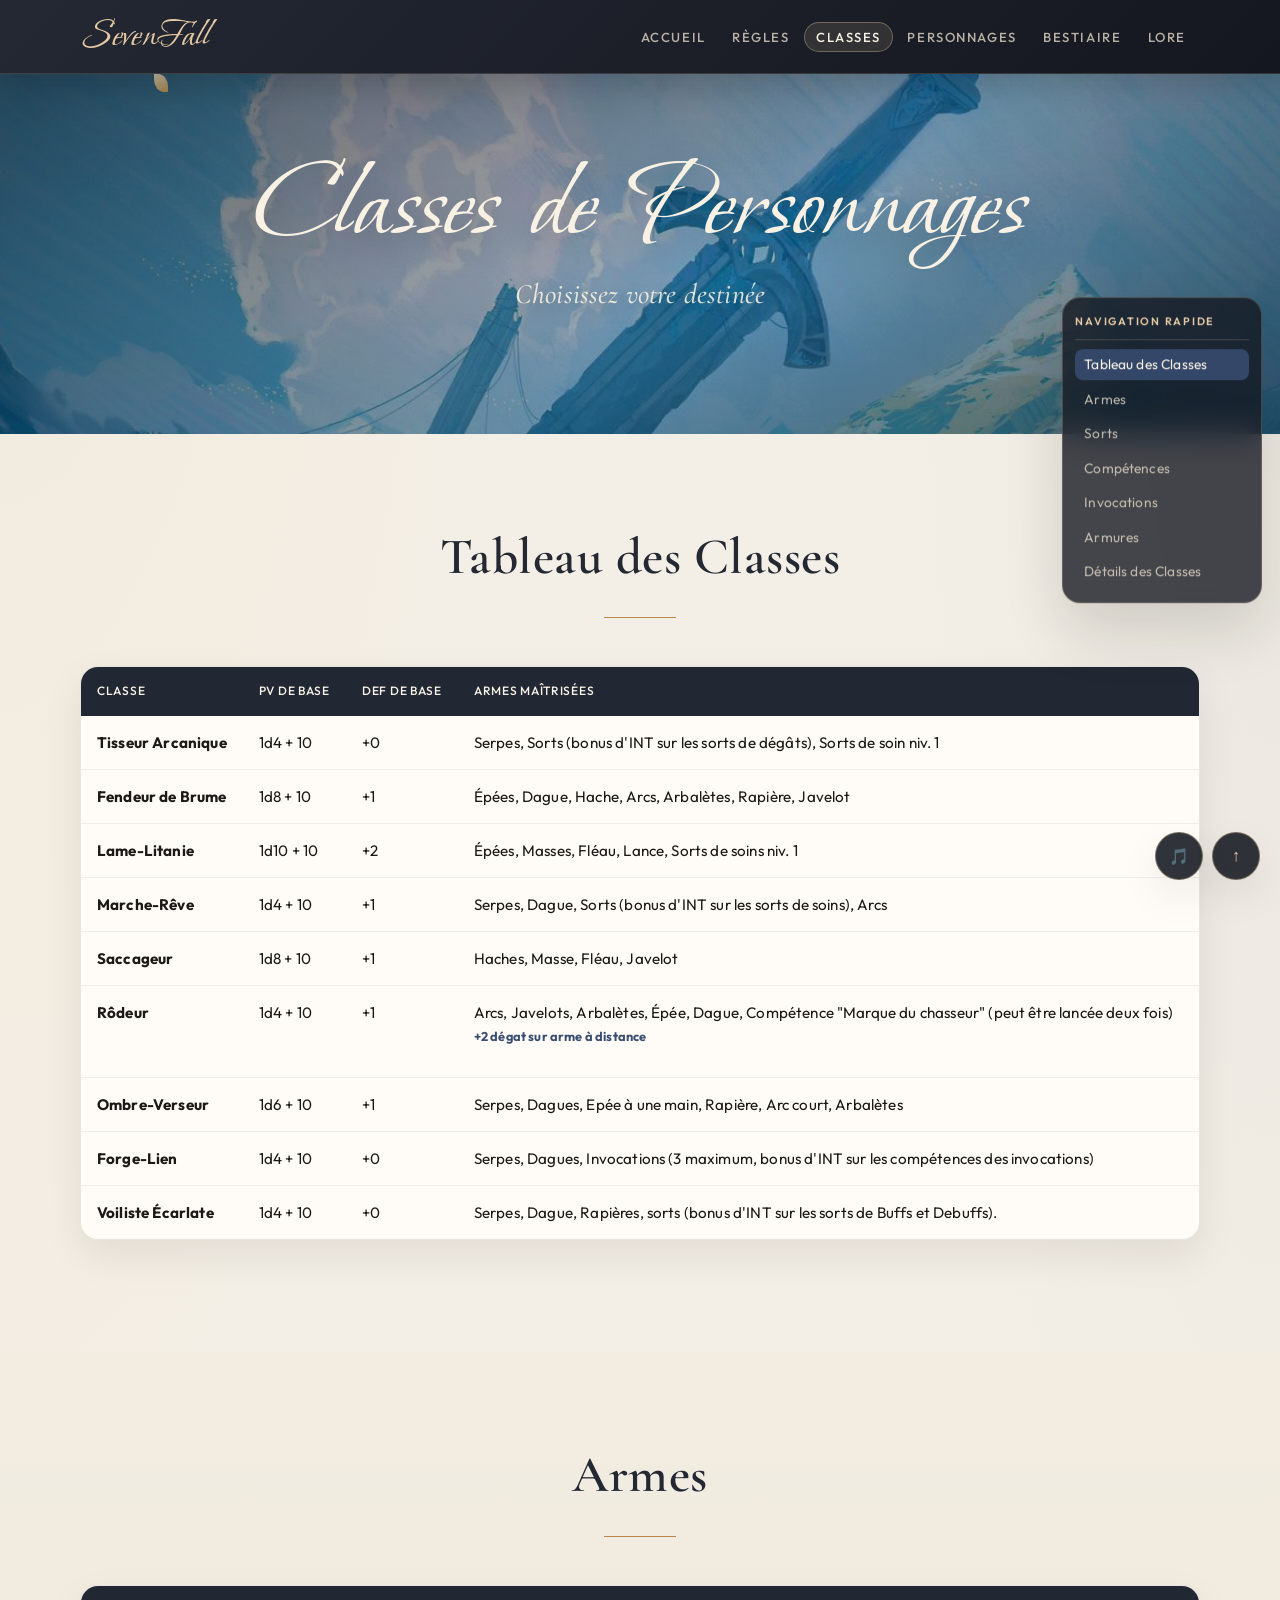
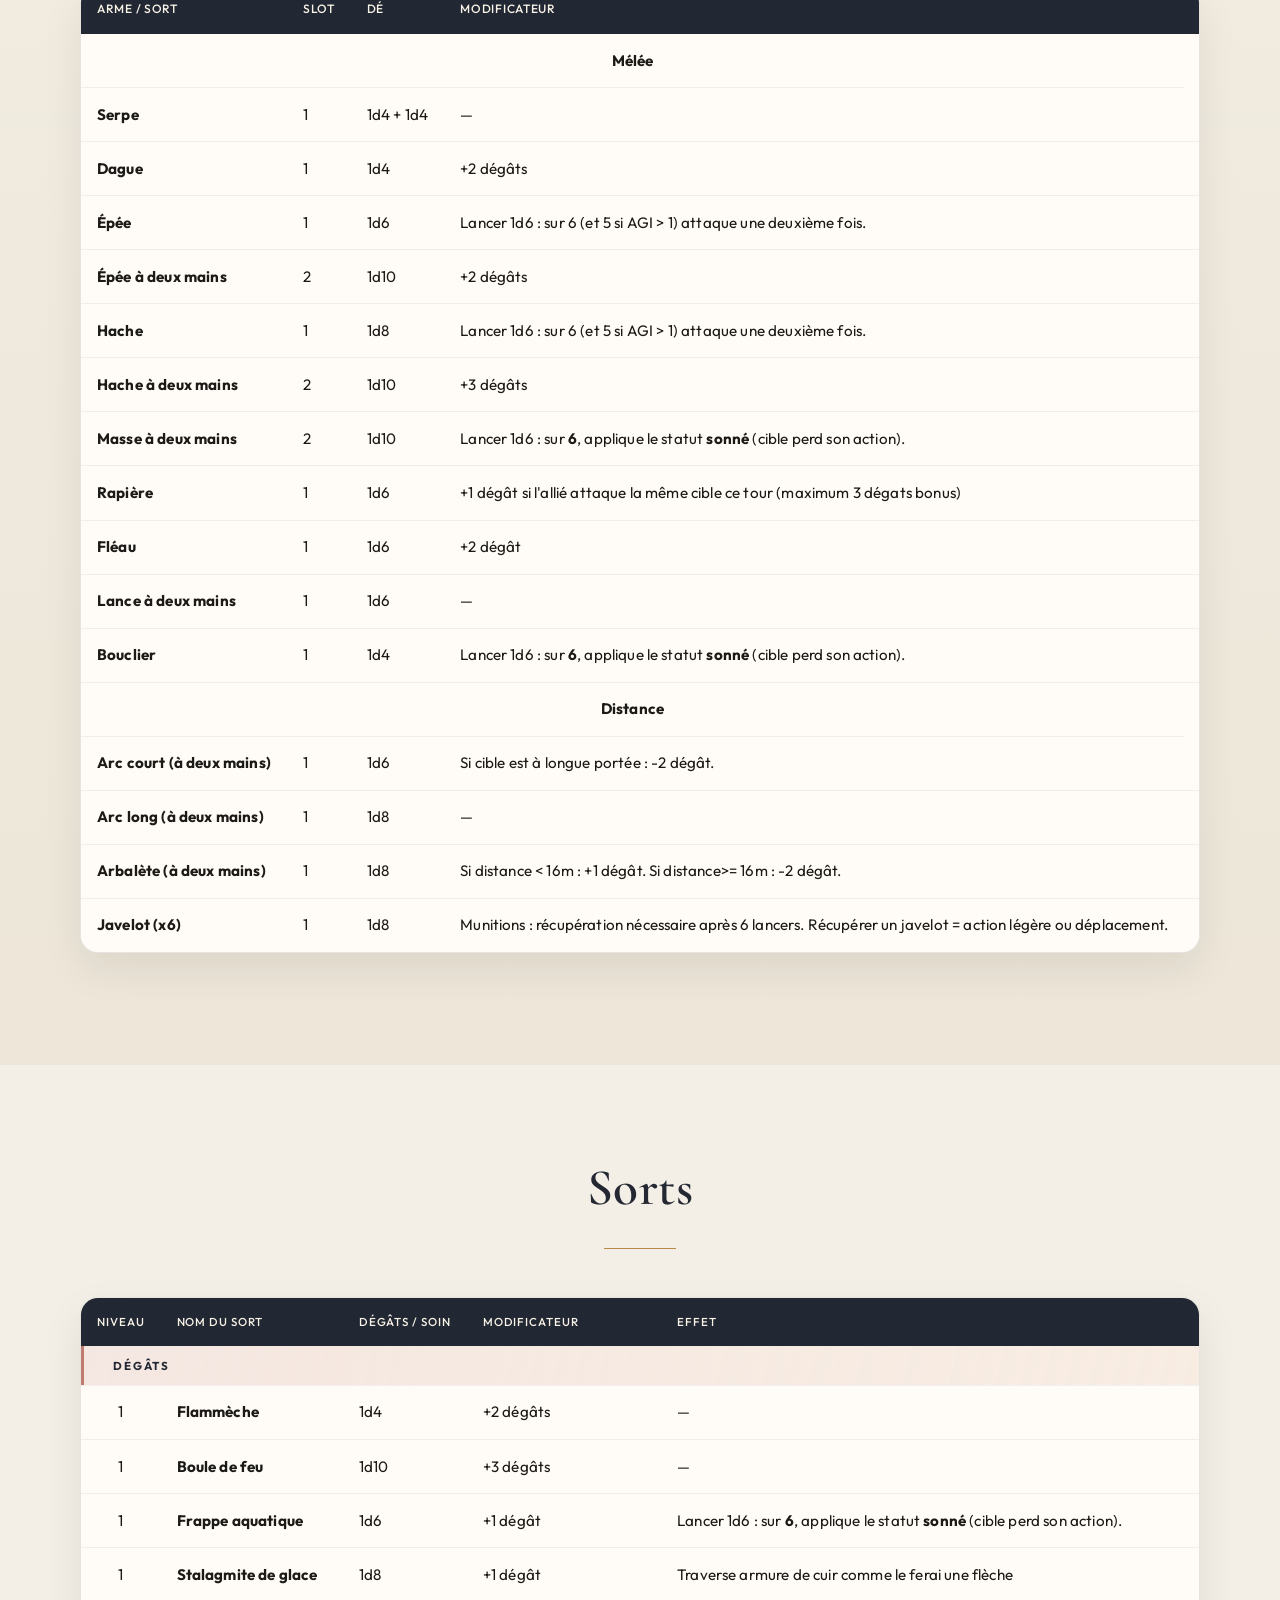
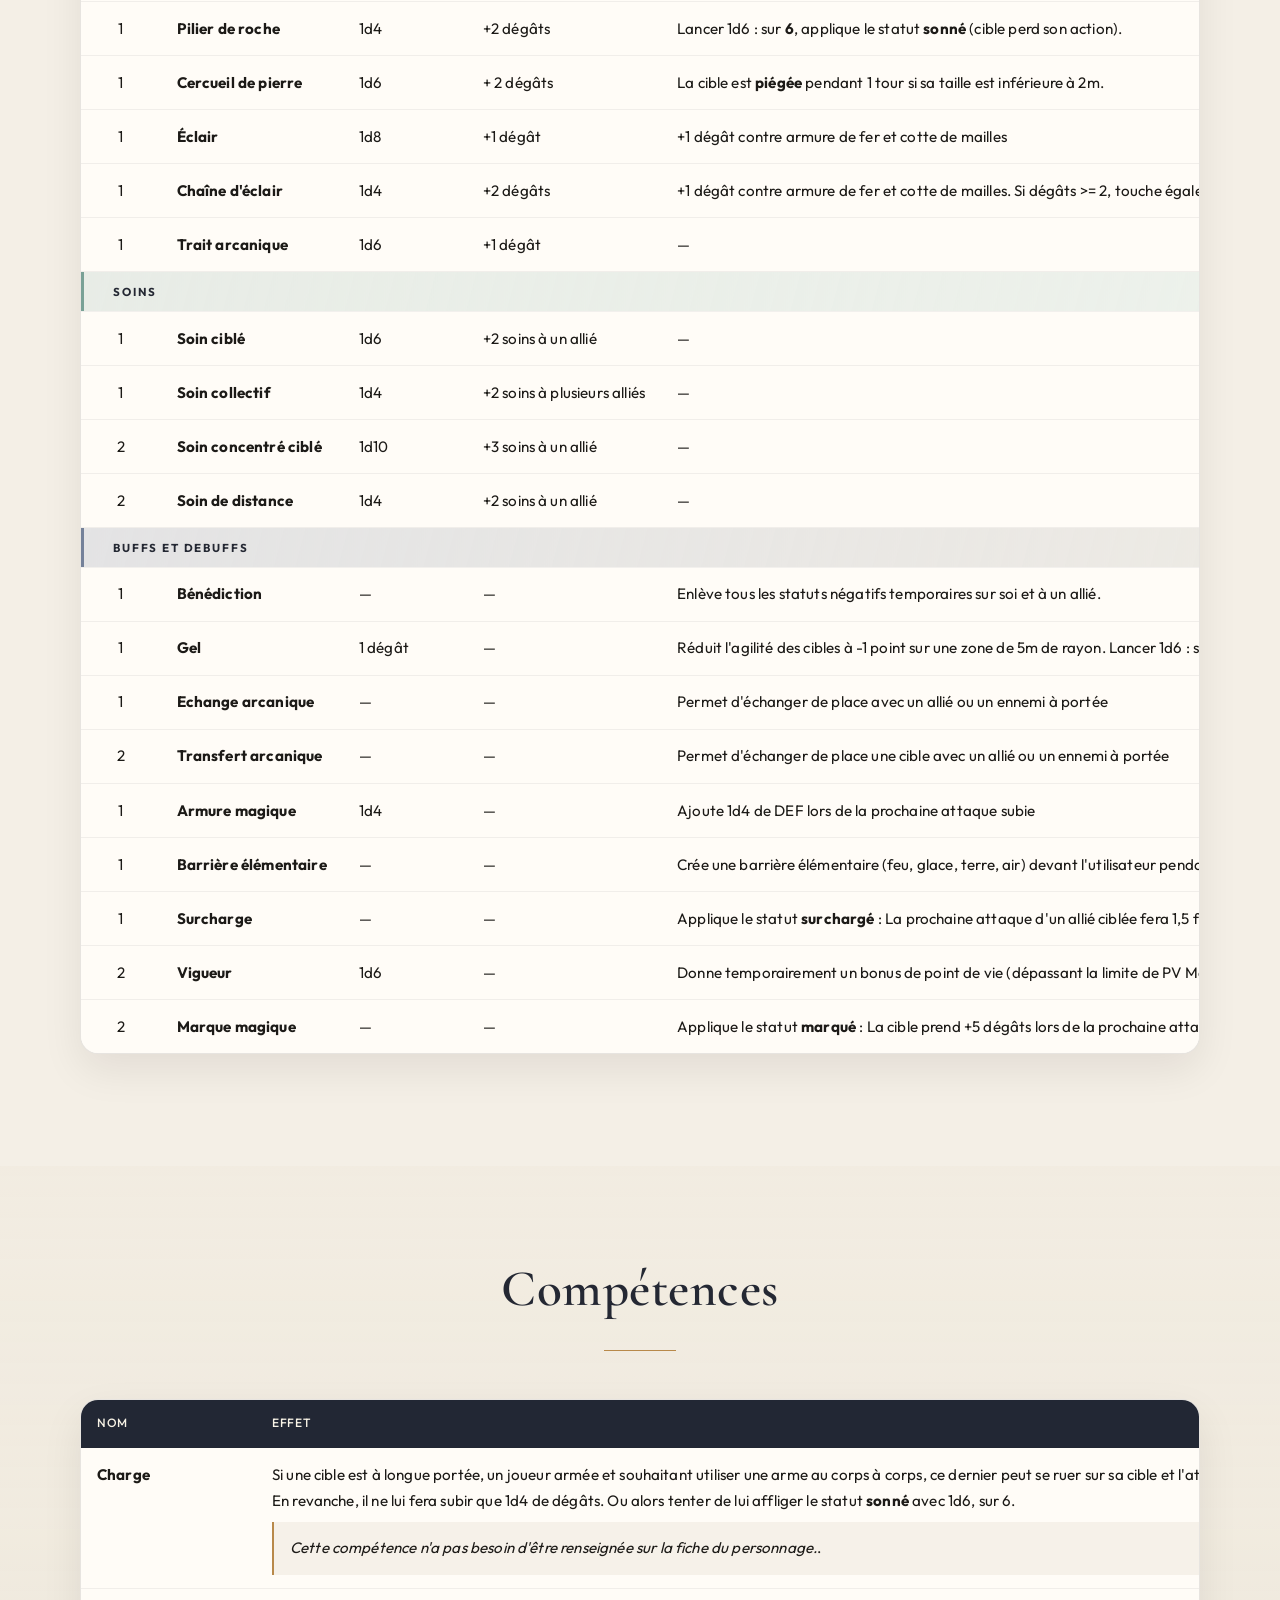
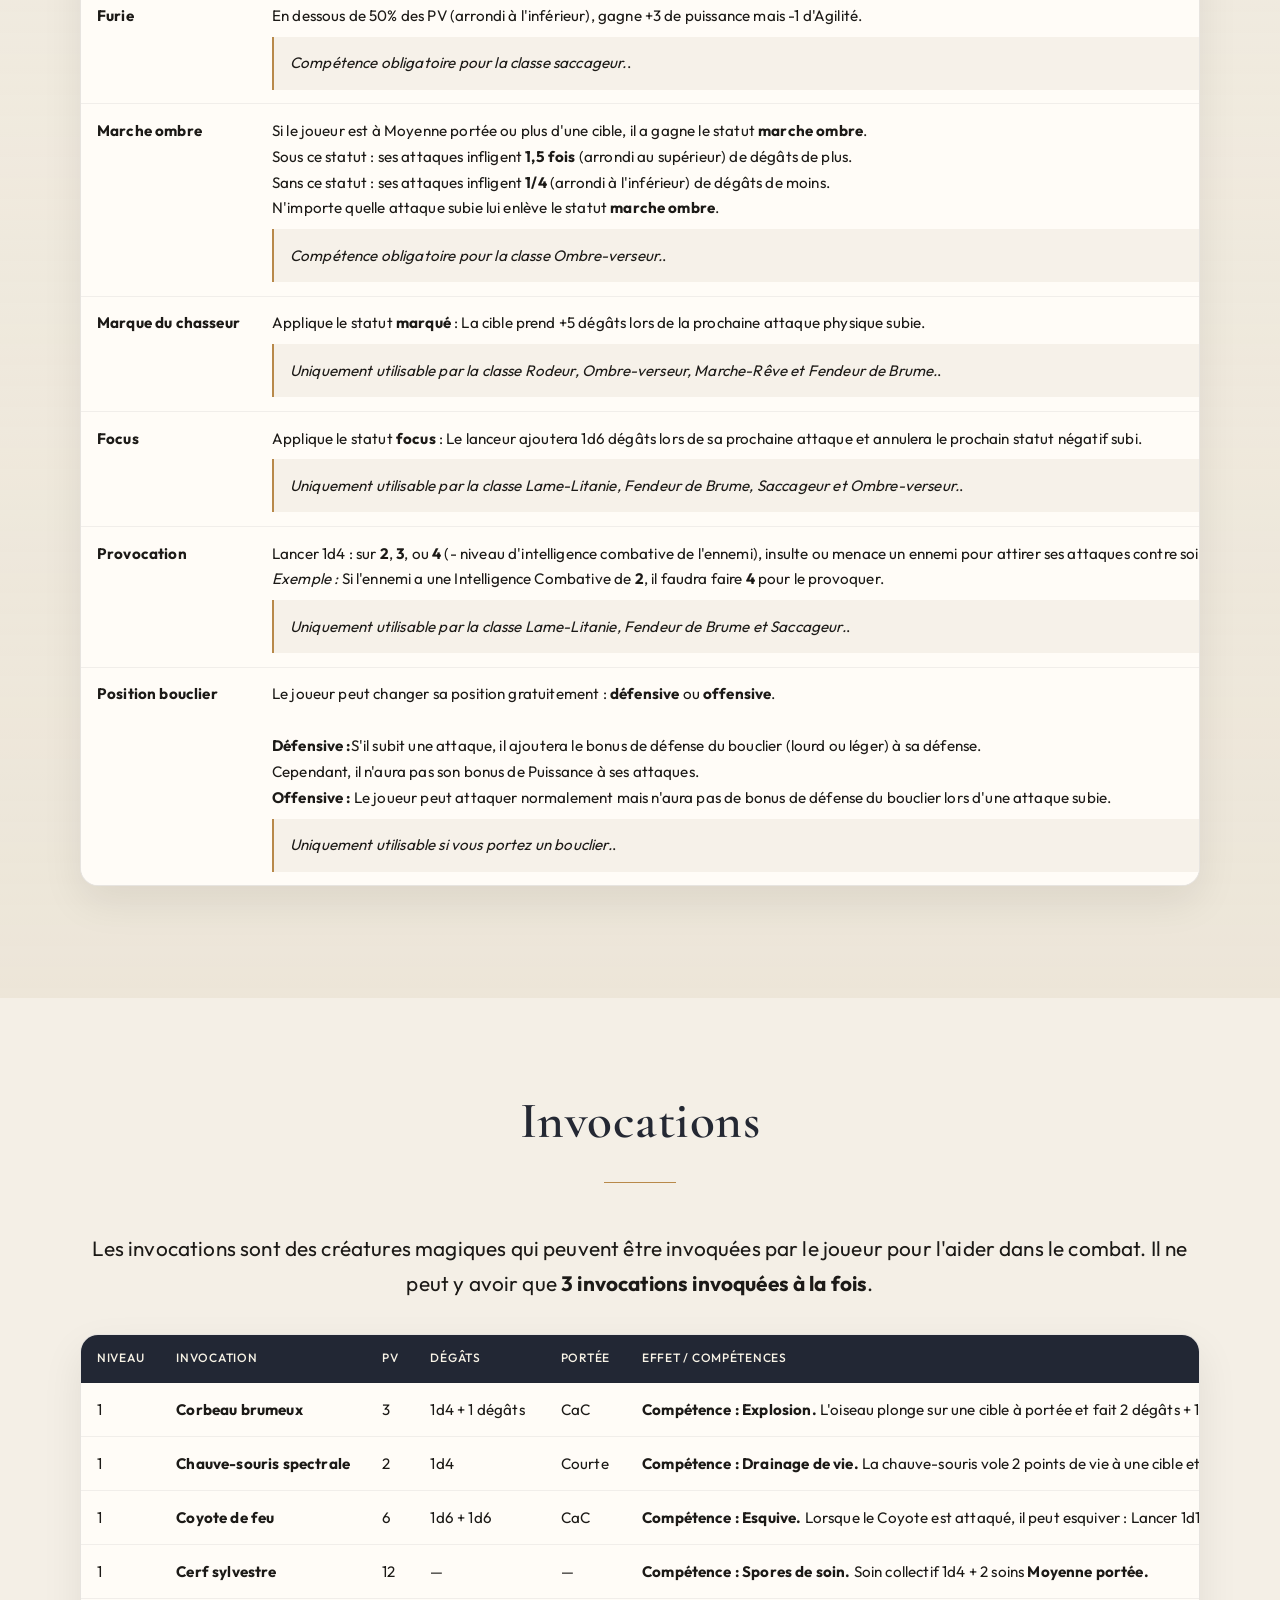
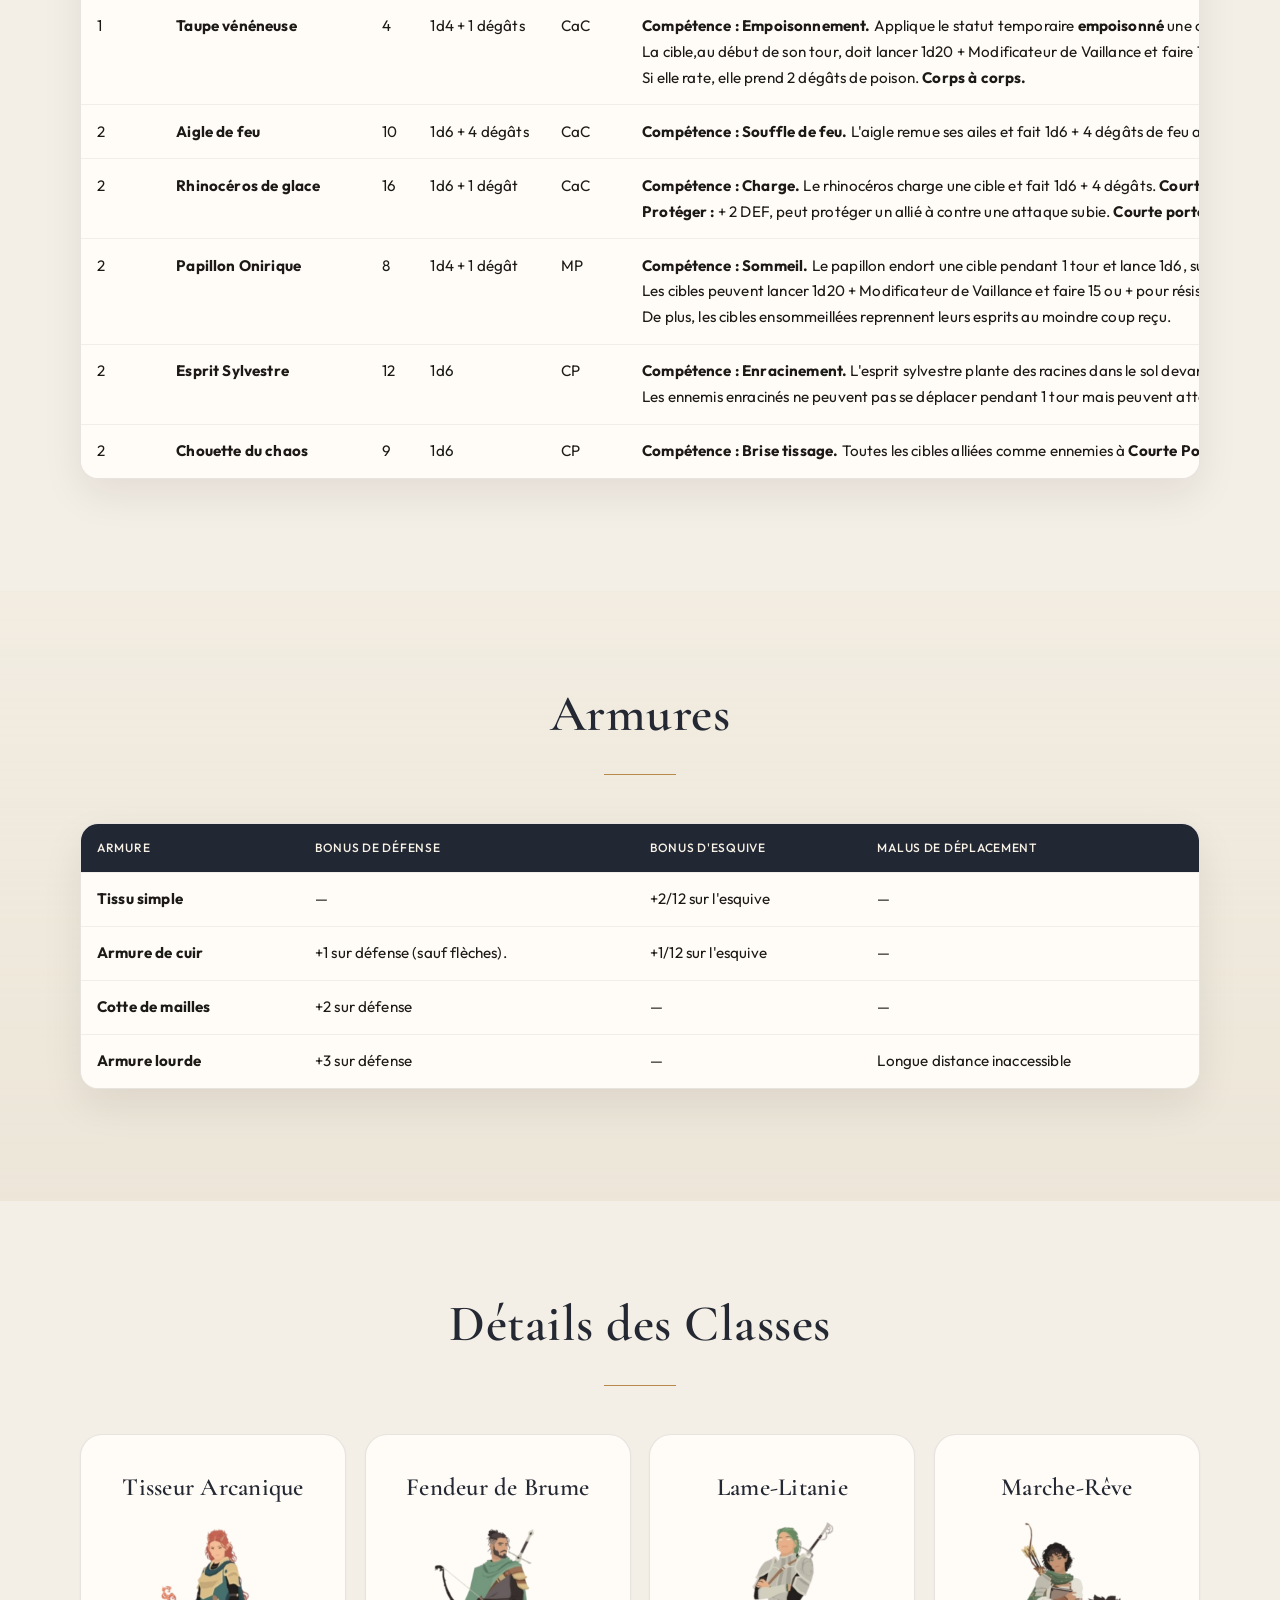
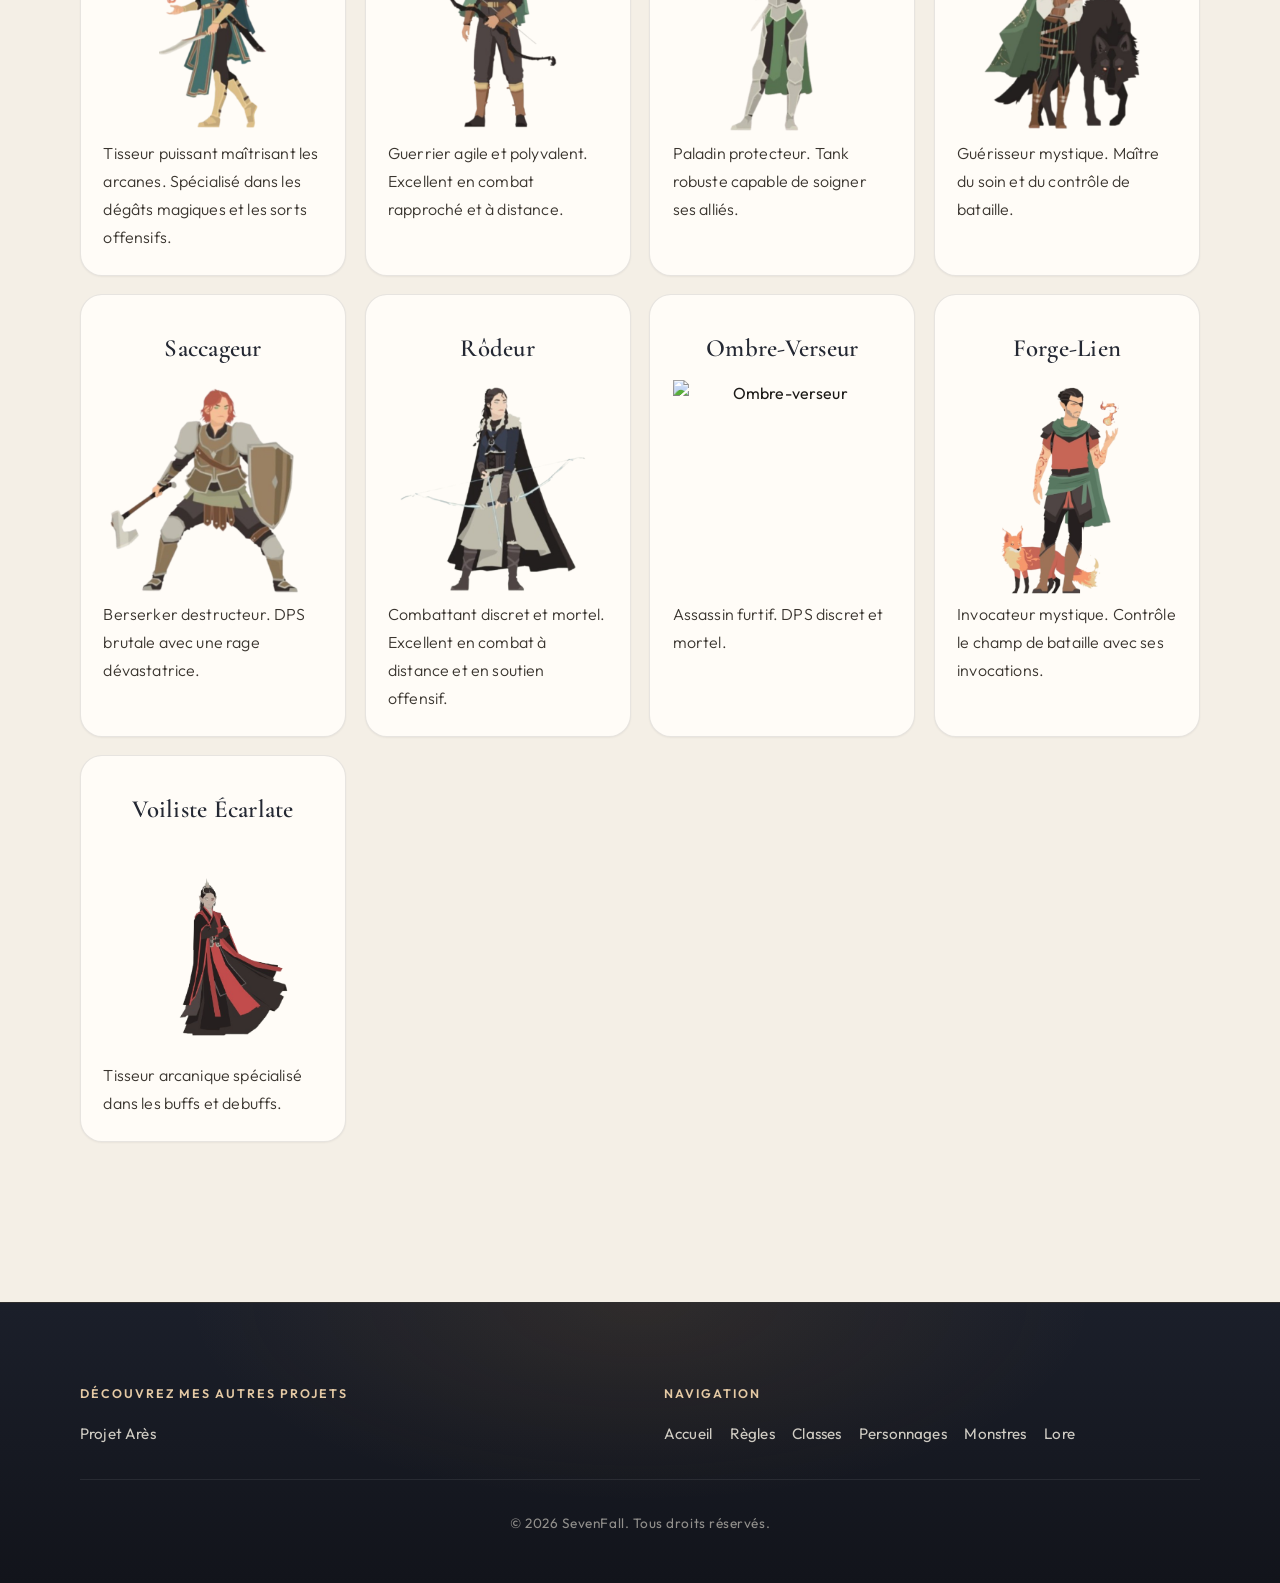
==== commit 31b25e99: "Update class abilities, character creation instructions, and combat system details. Adjust focus dam" ====
--- a/classes.html
+++ b/classes.html
@@ -599,7 +599,7 @@
                         </tr>
                         <tr>
                             <td><strong>Focus</strong></td>
-                            <td>Applique le statut <strong>focus</strong> : La cible ajoutera +2 dégâts lors de sa
+                            <td>Applique le statut <strong>focus</strong> : Le lanceur ajoutera 1d6 dégâts lors de sa
                                 prochaine attaque et annulera le prochain statut négatif subi.
                                 <div class="guide-note">
                                     <i>Uniquement utilisable par la classe Lame-Litanie, Fendeur de Brume, Saccageur et
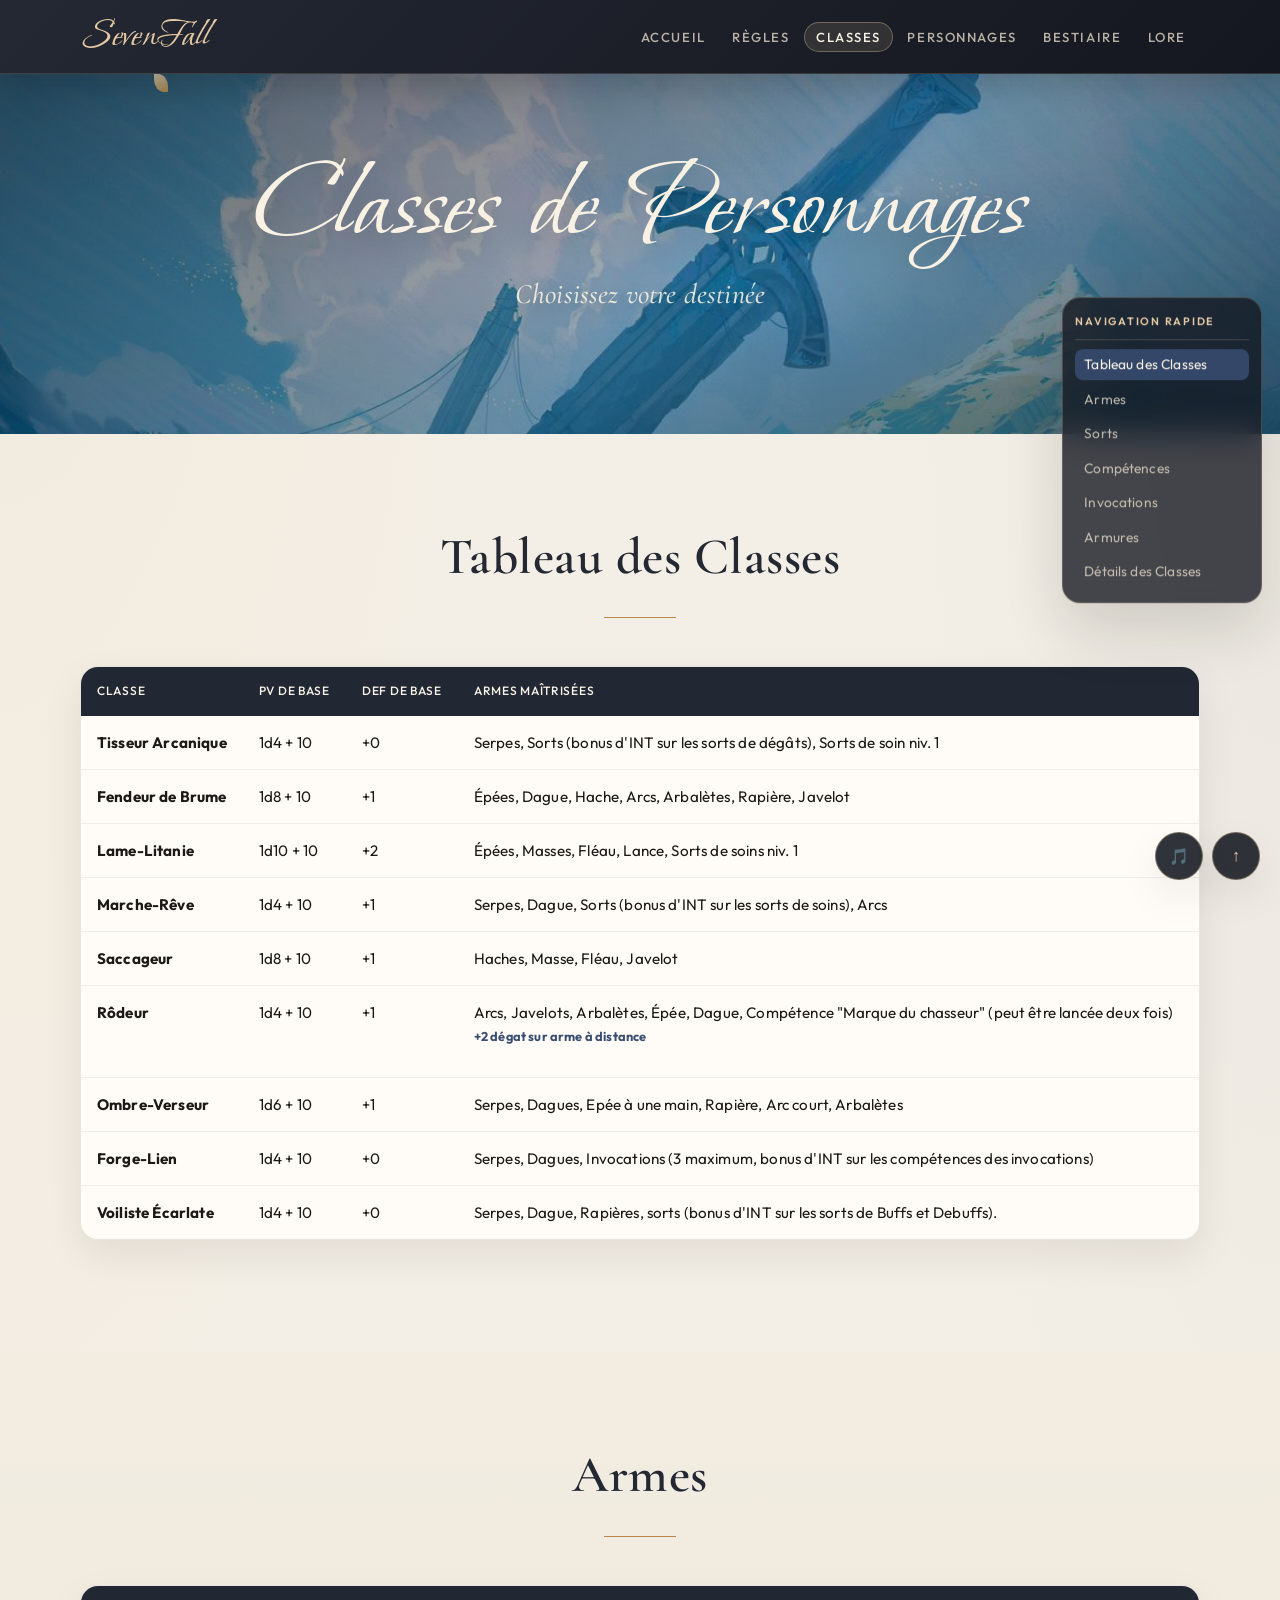
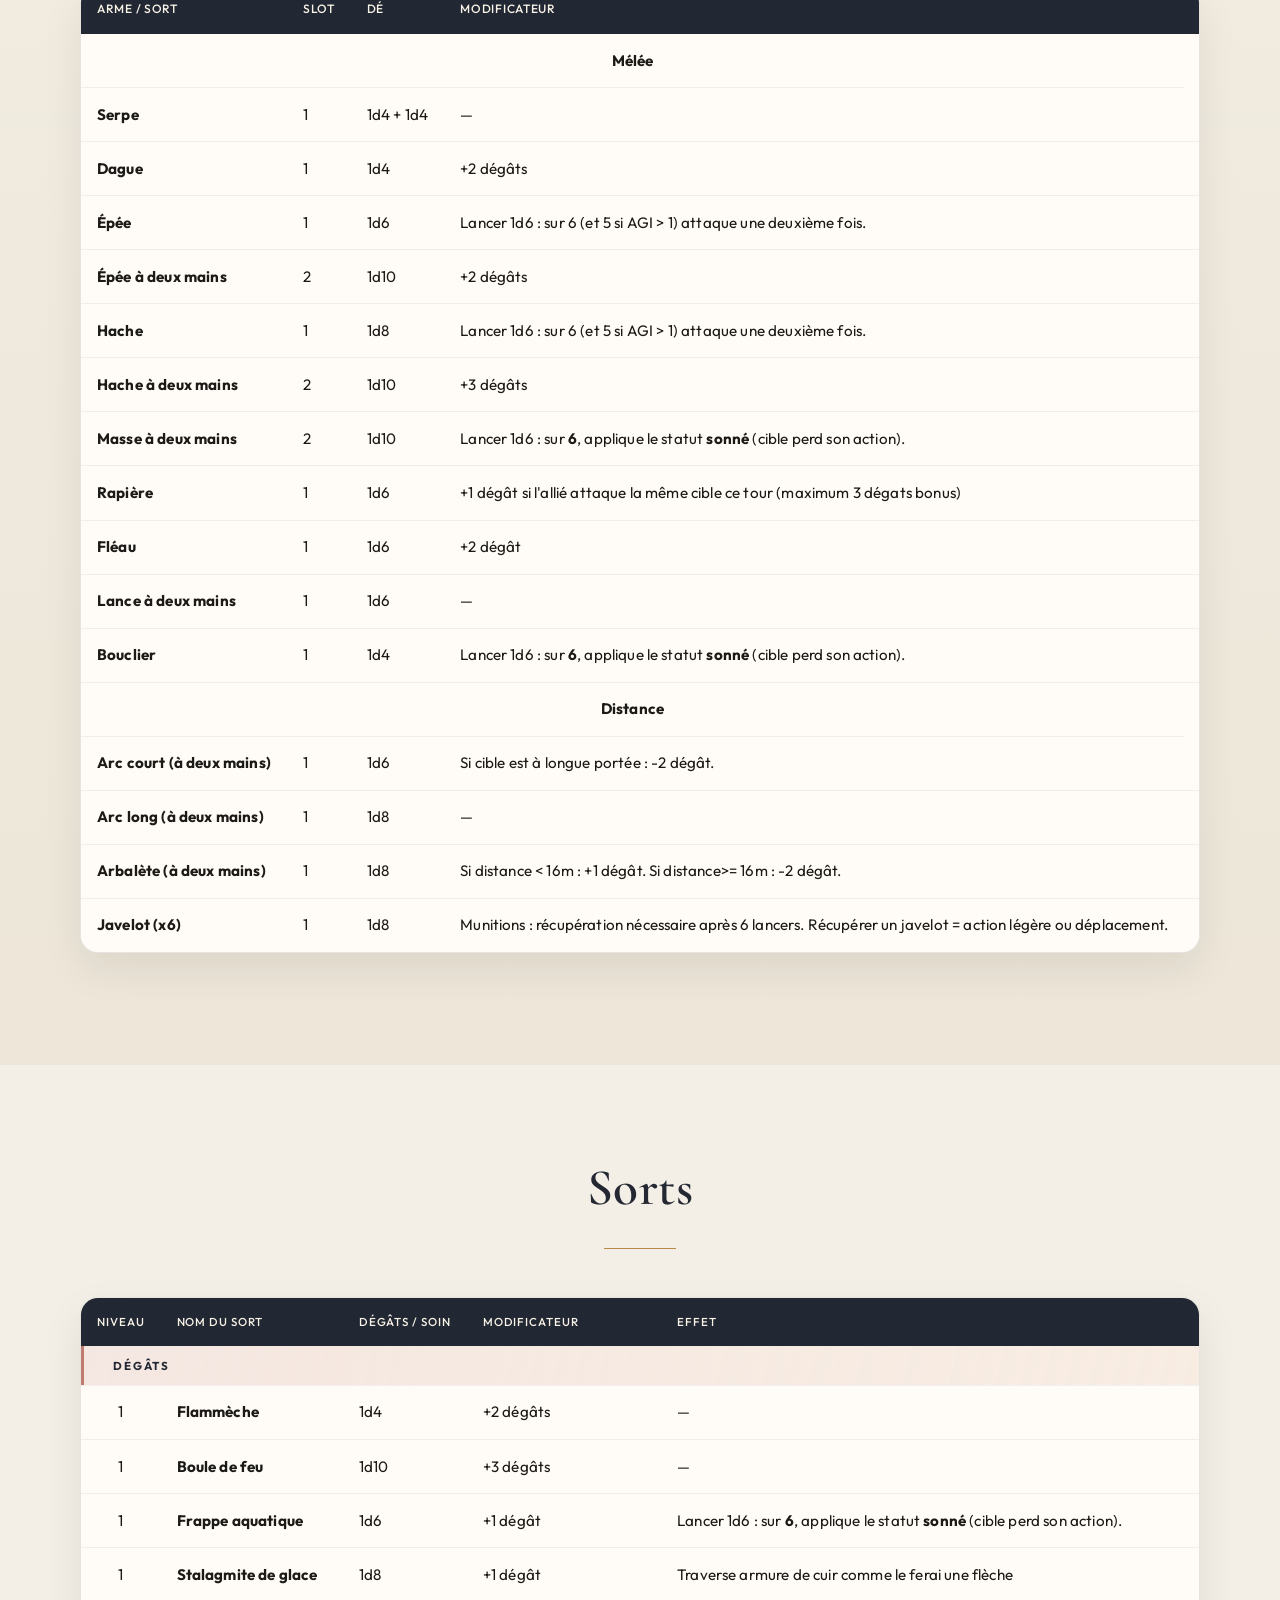
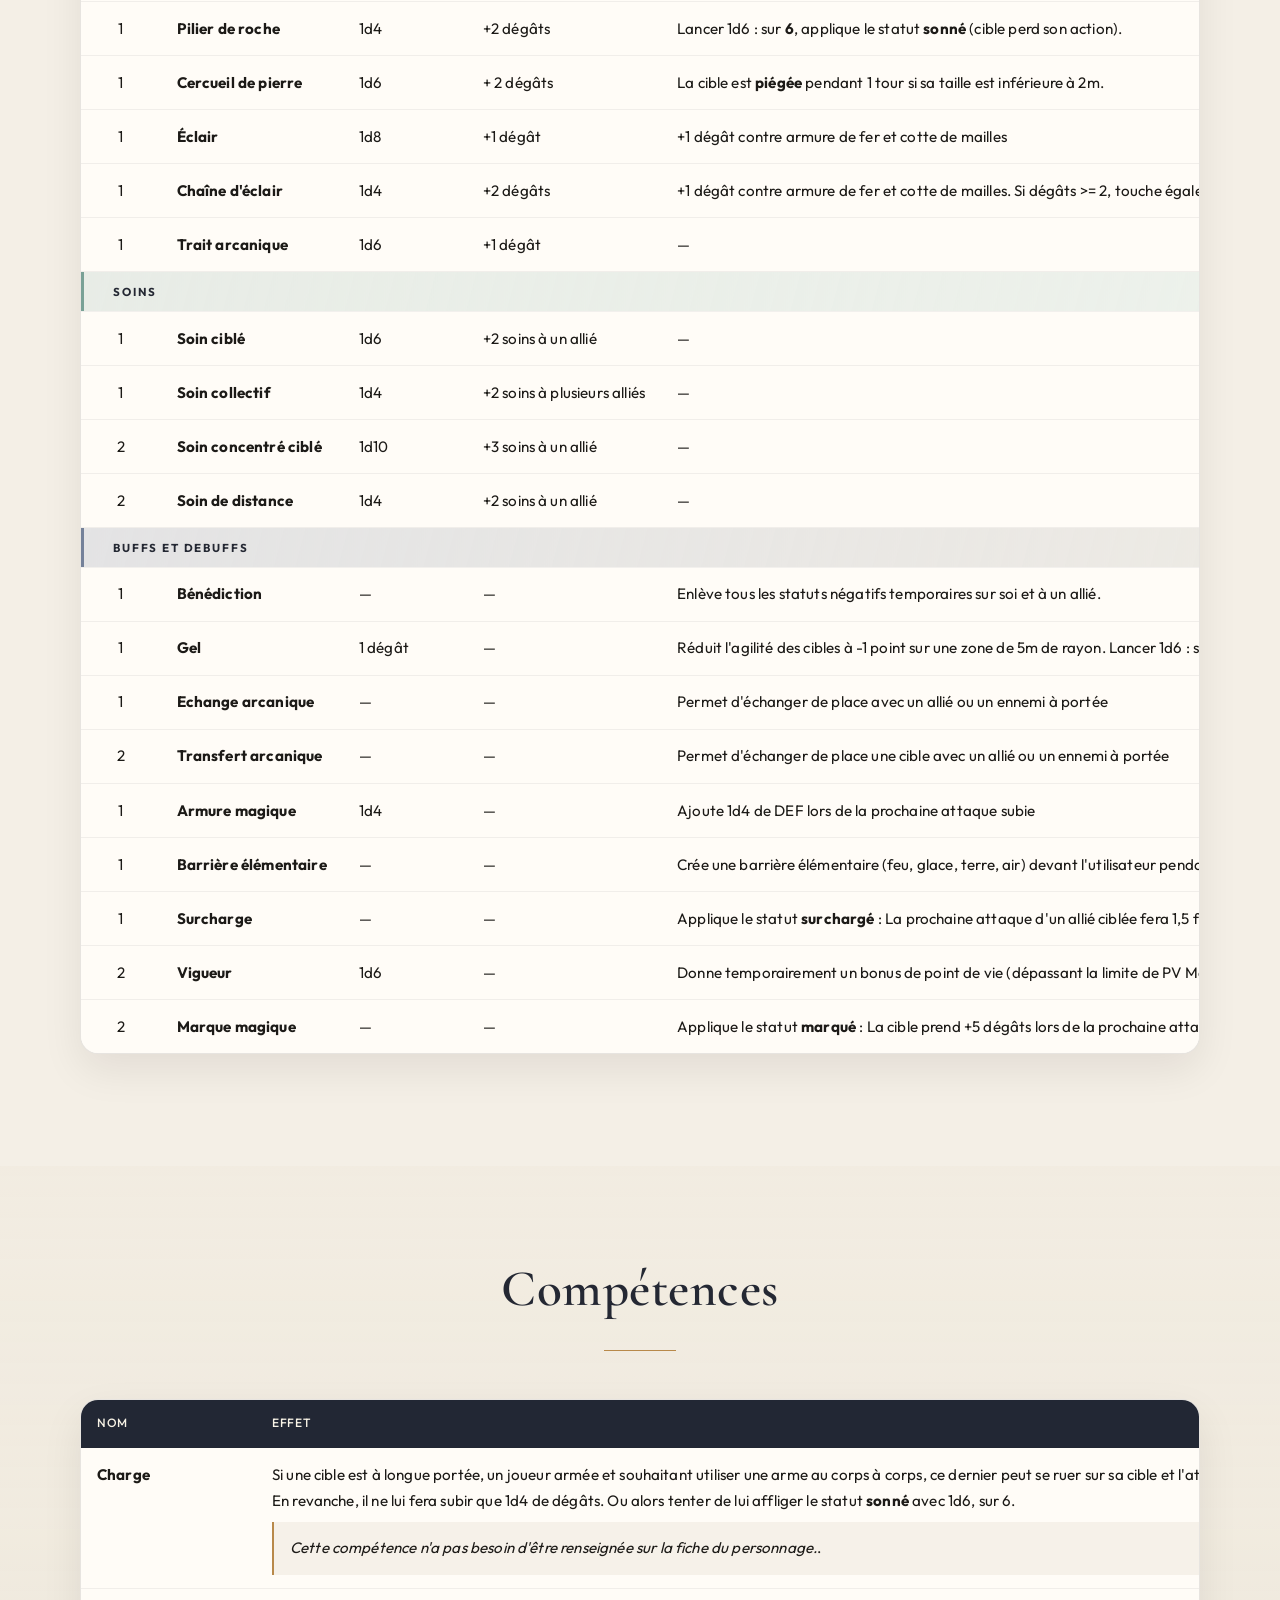
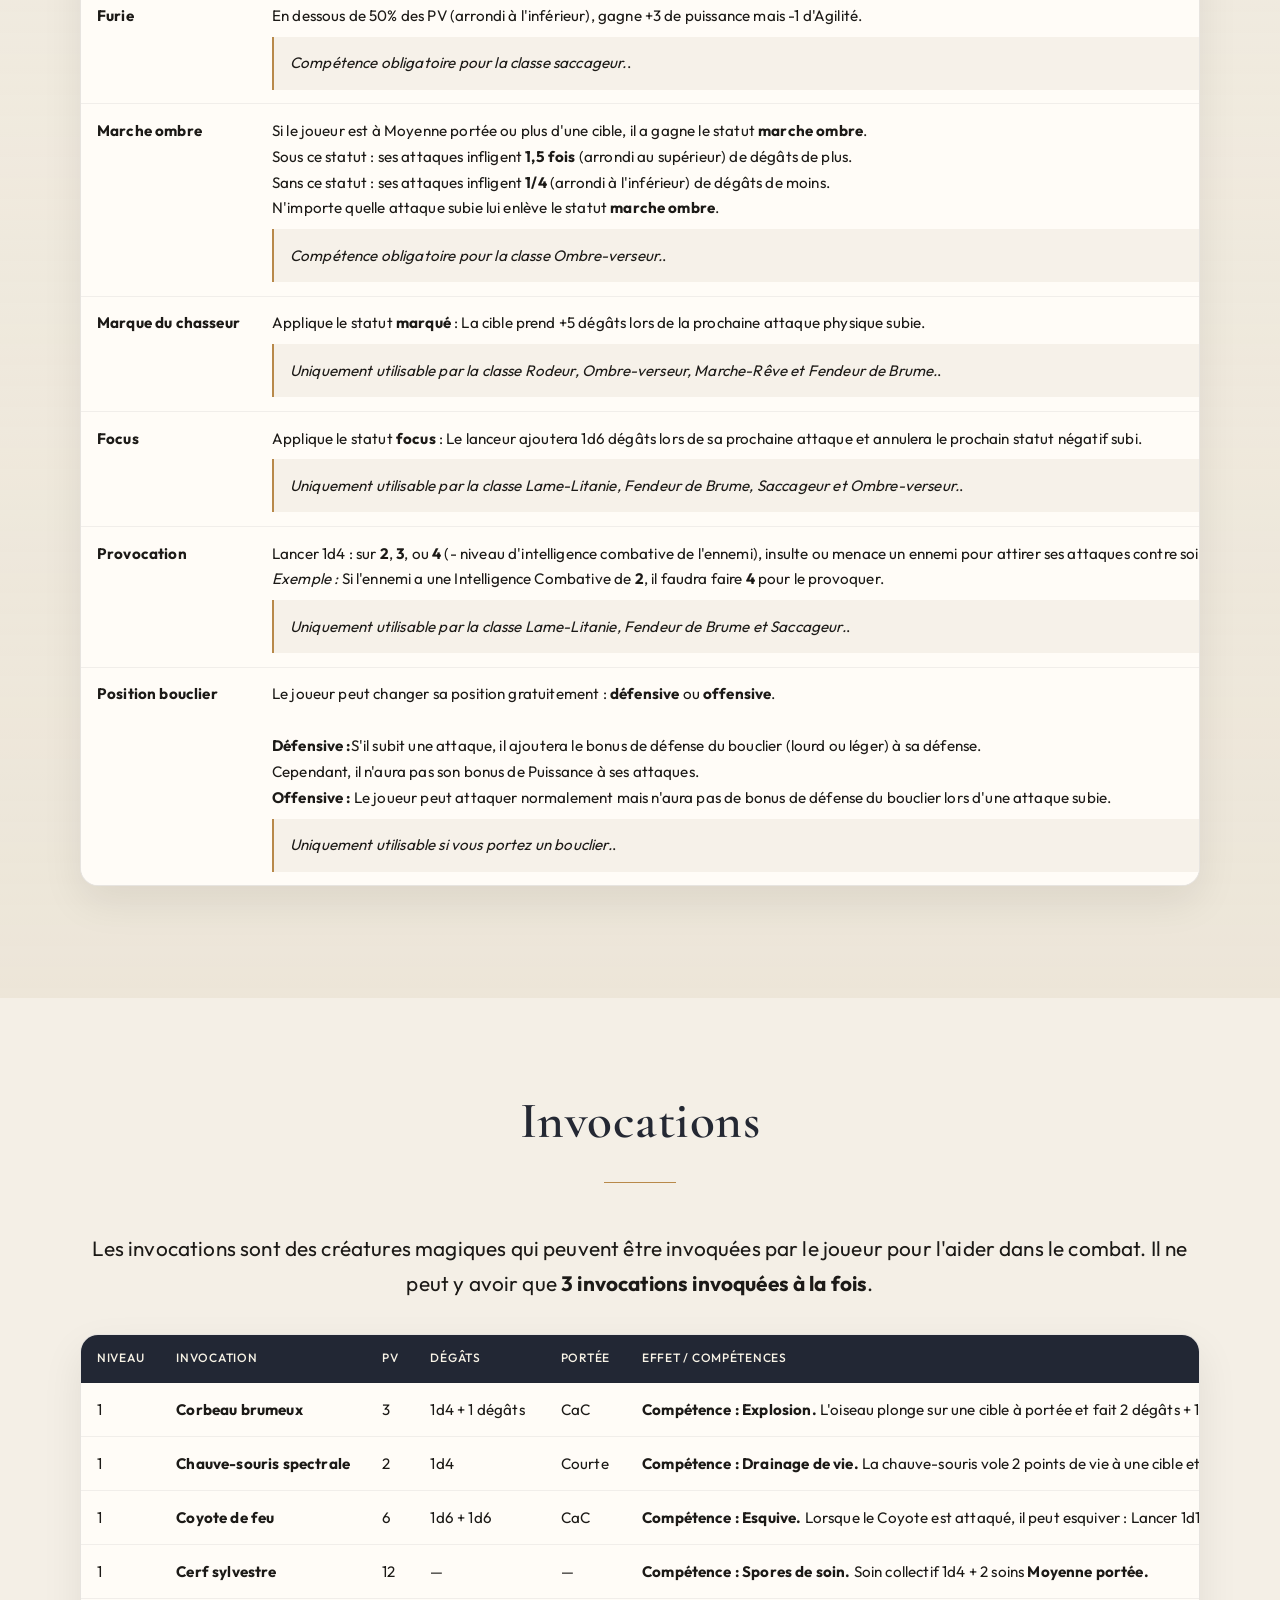
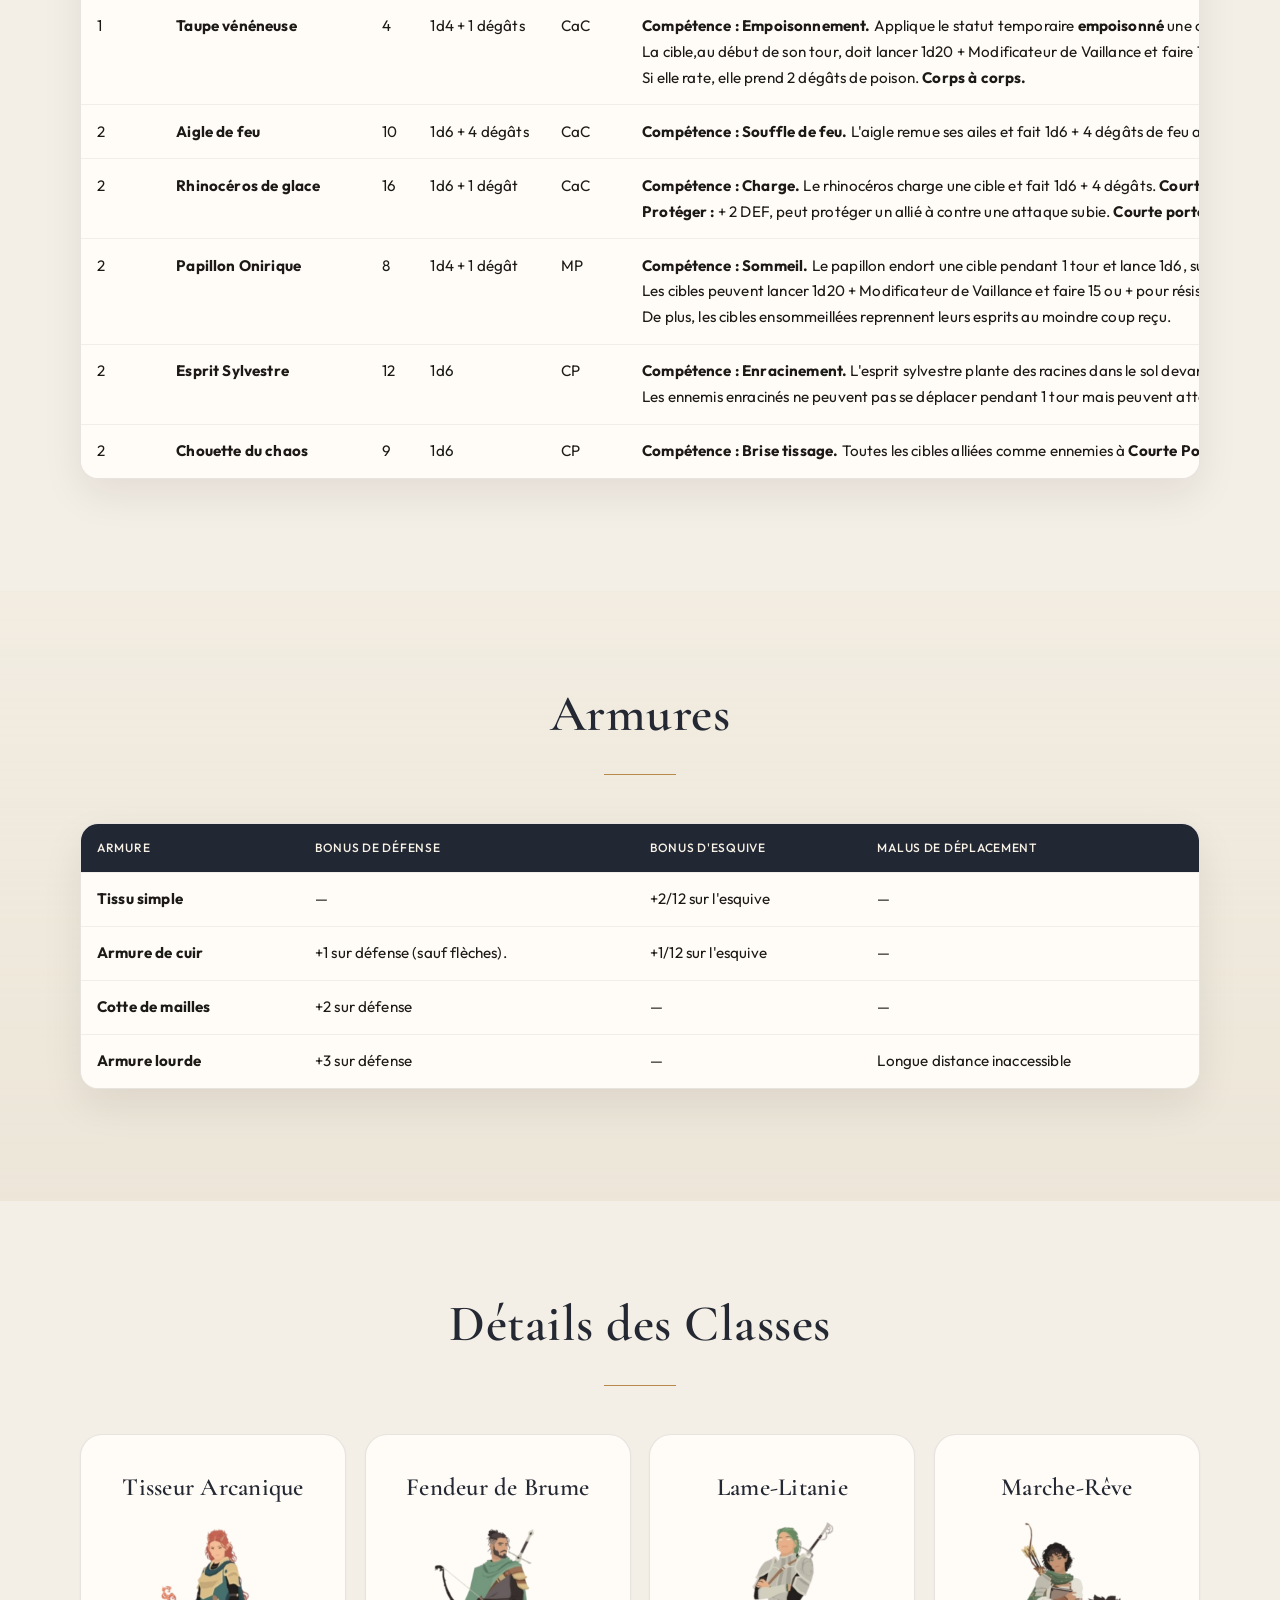
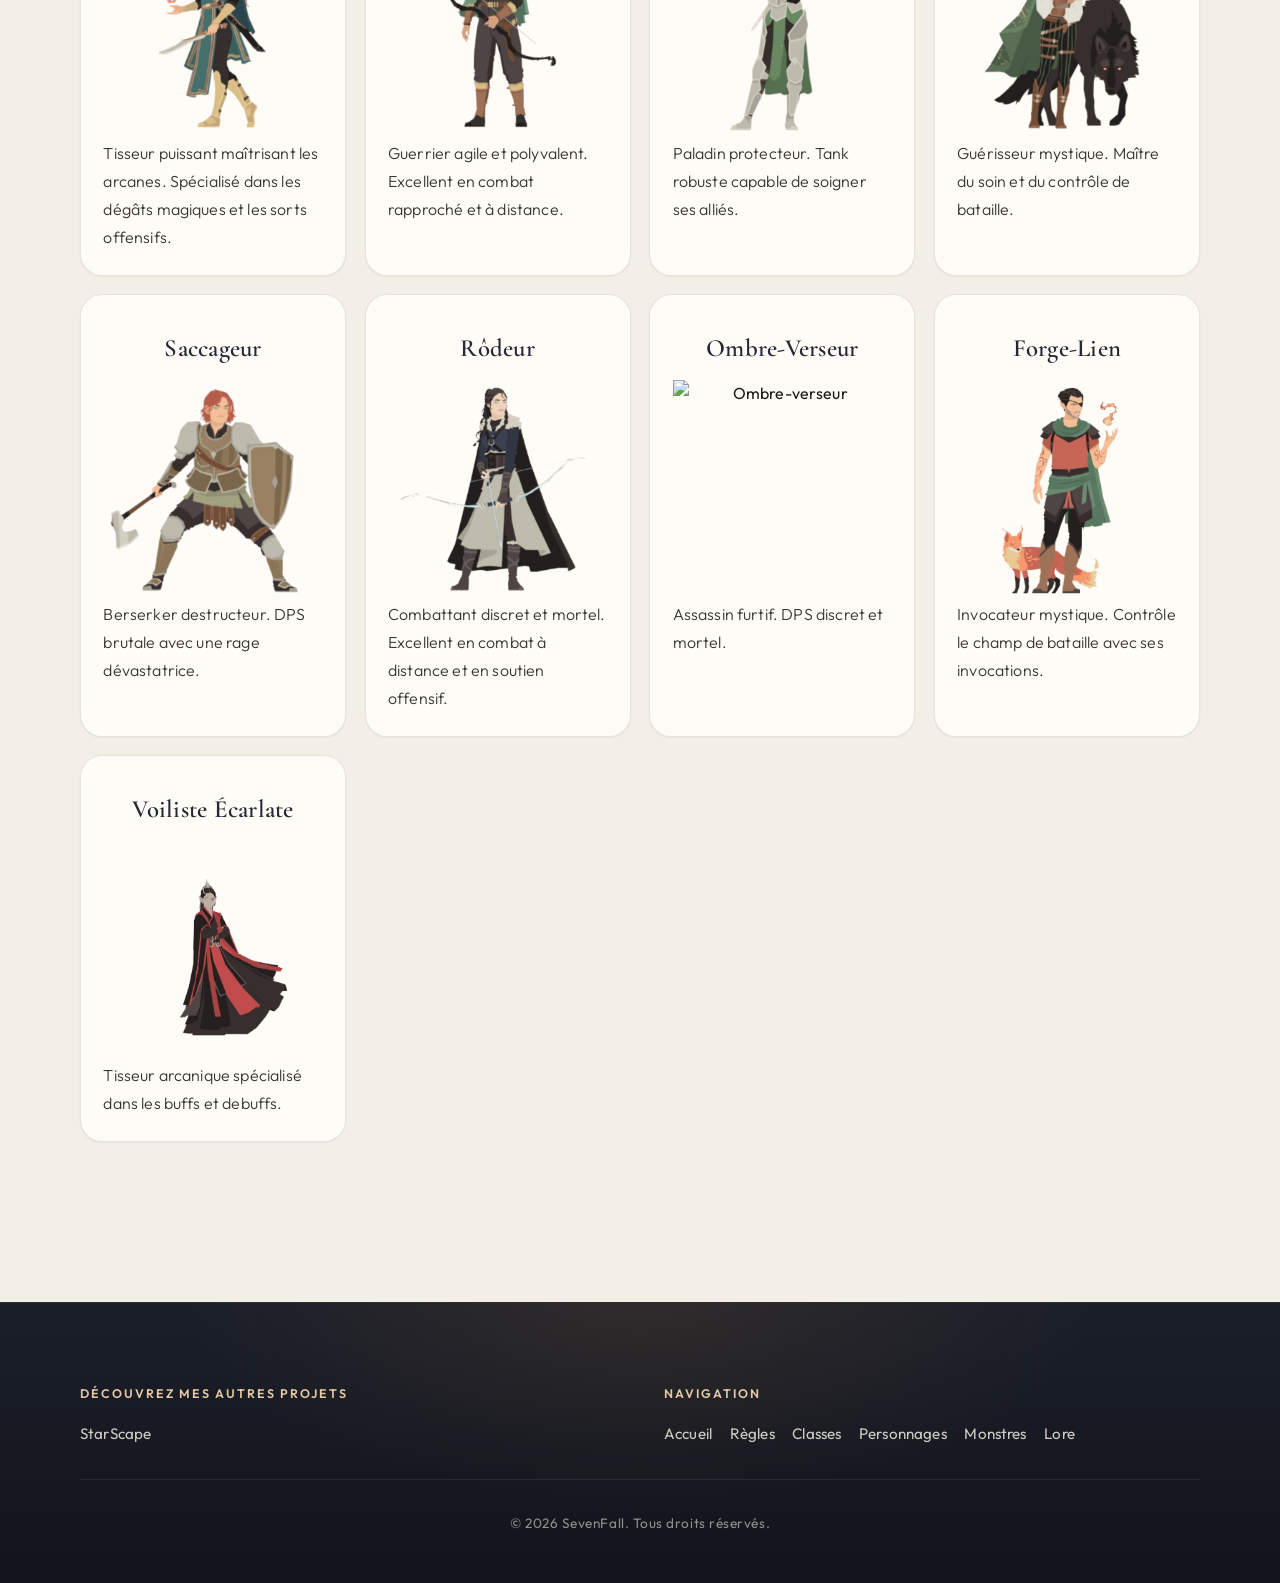
==== commit c00e76b6: "Replace "Projet Arès" with a link to "StarScape" in multiple HTML files, ensuring consistent project" ====
--- a/classes.html
+++ b/classes.html
@@ -920,7 +920,7 @@
             <div class="footer-content">
                 <div class="footer-section">
                     <h3>Découvrez mes autres projets</h3>
-                    <a href="#" target="_blank">Projet Arès</a>
+                    <a href="https://starscapejdr.netlify.app/" target="_blank">StarScape</a>
                 </div>
                 <div class="footer-section">
                     <h4>Navigation</h4>
